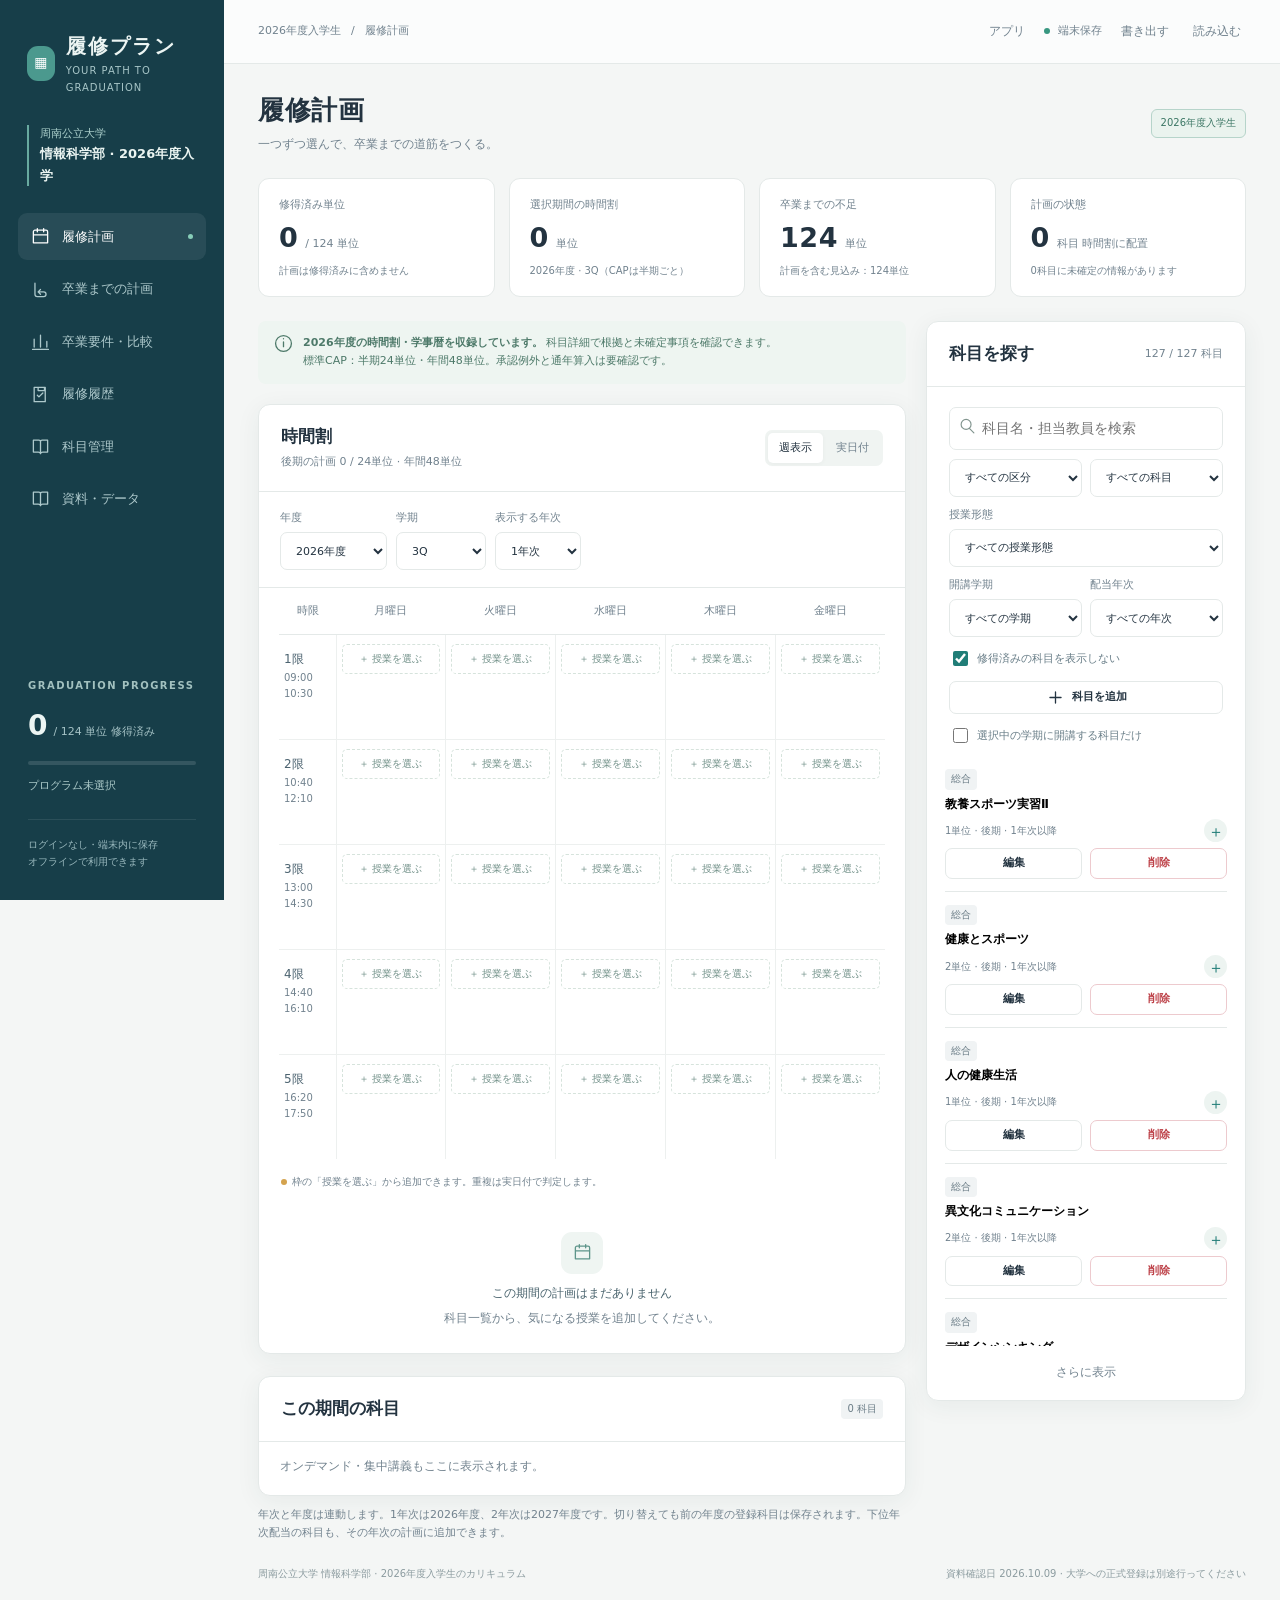
==== index.html @ 79e0ce00 "Add files via upload" ====
<!doctype html>
<html lang="ja">
<head><meta charset="utf-8"><meta name="viewport" content="width=device-width, initial-scale=1, viewport-fit=cover"><meta name="color-scheme" content="light"><title>履修プラン｜情報科学部 2026</title>
<style>
:root{--ink:#233340;--muted:#71828e;--line:#e4e9e8;--bg:#f4f6f5;--paper:#fff;--navy:#173e49;--teal:#207d77;--mint:#e4f3ee;--orange:#b07424;--amber:#fff5df;--red:#bd4148;--rose:#fff0f0;--blue:#3761a4;--shadow:0 5px 25px #243a4710}
*{box-sizing:border-box}body{margin:0;font:14px/1.65 "Yu Gothic UI","Meiryo",system-ui,sans-serif;color:var(--ink);background:var(--bg)}button,input,select,textarea{font:inherit}button,a,input,select,textarea{-webkit-tap-highlight-color:transparent}button{cursor:pointer}button:disabled{cursor:not-allowed;opacity:.55}button:focus-visible,a:focus-visible,input:focus-visible,select:focus-visible,textarea:focus-visible{outline:3px solid #5daea4;outline-offset:3px}button{border:0}a{color:var(--teal);text-decoration:underline;text-underline-offset:3px}h1,h2,h3,p{margin:0}h1{font-size:26px;letter-spacing:.025em;line-height:1.4}h2{font-size:17px;line-height:1.5}h3{font-size:14px}.muted{color:var(--muted)}.tiny{font-size:11px}.small{font-size:12px}.eyebrow{font-size:10px;letter-spacing:.15em;font-weight:700;color:var(--muted)}.icon{width:19px;height:19px;flex-shrink:0;vertical-align:middle}.sidebar{width:224px;position:fixed;inset:0 auto 0 0;background:var(--navy);color:#ecf5f3;padding:30px 18px;display:flex;flex-direction:column;z-index:10}.brand{display:flex;gap:11px;align-items:center;padding:0 9px}.brand-mark{width:35px;height:35px;background:#4b998e;color:#fff;border-radius:11px;display:grid;place-items:center}.brand strong{font-size:20px;letter-spacing:.1em}.brand span{display:block;font-size:10px;color:#a8c6c8;letter-spacing:.1em}.cohort{margin:29px 9px 27px;border-left:2px solid #68aaa0;padding-left:11px;font-size:11px;color:#acd0cc}.cohort b{display:block;color:#eaf4f1;font-size:13px}nav{display:grid;gap:5px}.nav-btn{color:#aec9cc;display:flex;align-items:center;gap:12px;padding:13px 13px;border-radius:9px;background:transparent;text-align:left;font-size:13px}.nav-btn.active{background:#ffffff13;color:#fff}.nav-btn.active::after{content:"";width:5px;height:5px;border-radius:50%;background:#87cdb8;margin-left:auto}.nav-btn:hover{background:#ffffff0c;color:#fff}.side-bottom{margin-top:auto;padding:20px 10px 0}.side-progress{height:4px;background:#ffffff20;margin:12px 0;border-radius:4px;overflow:hidden}.side-progress span{display:block;background:#8bd0bc;height:100%}.side-footer{font-size:10px;color:#9ab9be;border-top:1px solid #ffffff16;padding-top:17px;margin-top:24px}.app{margin-left:224px;min-height:100vh}.topbar{height:64px;border-bottom:1px solid var(--line);background:#ffffffb3;display:flex;align-items:center;justify-content:space-between;padding:0 34px;gap:12px}.breadcrumb{font-size:11px;color:var(--muted);display:flex;gap:10px;align-items:center}.save-state{font-size:11px;color:var(--muted);display:flex;gap:8px;align-items:center}.dot{width:6px;height:6px;border-radius:50%;background:#389780;display:inline-block}.top-actions{display:flex;gap:14px;align-items:center}.link-btn{background:none;color:var(--muted);font-size:12px;padding:5px}.link-btn:hover{color:var(--teal)}.content{max-width:1540px;margin:auto;padding:28px 34px 40px}.page-head{display:flex;justify-content:space-between;align-items:center;gap:12px;margin-bottom:23px}.page-head p{margin-top:7px;font-size:12px;color:var(--muted)}.head-tag{border:1px solid #b6d4ca;background:#eaf3ee;color:#3b7664;border-radius:6px;padding:5px 9px;font-size:10px;white-space:nowrap}.stats{display:grid;grid-template-columns:repeat(4,1fr);gap:14px;margin-bottom:24px}.stat{padding:17px 20px;background:var(--paper);border:1px solid var(--line);border-radius:11px}.stat label{display:block;color:var(--muted);font-size:11px;margin-bottom:8px}.stat strong{font-size:27px;line-height:1.2;letter-spacing:.02em}.stat small{font-size:11px;font-weight:400;color:var(--muted);margin-left:7px}.stat-foot{font-size:10px;color:var(--muted);margin-top:8px}.panel{background:#fff;border:1px solid var(--line);border-radius:12px;box-shadow:var(--shadow);overflow:hidden}.panel-head{padding:19px 22px;border-bottom:1px solid var(--line);display:flex;justify-content:space-between;align-items:center;gap:10px}.panel-body{padding:20px 22px}.workspace{display:grid;grid-template-columns:minmax(0,1fr) 320px;gap:20px;align-items:start}.right-panel{position:sticky;top:16px}.field{display:grid;gap:5px;font-size:11px;color:var(--muted)}.control{padding:9px 11px;border:1px solid var(--line);border-radius:7px;background:#fff;color:var(--ink);width:100%;min-height:38px}select.control{padding-right:24px}textarea.control{resize:vertical}.controls{display:flex;align-items:end;gap:9px;flex-wrap:wrap}.toolbar{padding:17px 21px;display:flex;gap:10px;align-items:center;justify-content:space-between;border-bottom:1px solid var(--line);flex-wrap:wrap}.segment{display:flex;background:#f0f4f2;padding:3px;border-radius:7px;gap:2px}.segment button{background:none;font-size:11px;color:var(--muted);padding:6px 11px;border-radius:5px;white-space:nowrap}.segment .selected{color:var(--ink);background:#fff;box-shadow:0 1px 5px #0000000a}.term-select{min-width:90px}.btn{padding:10px 15px;background:var(--teal);color:#fff;border-radius:7px;font-size:12px;font-weight:600;display:inline-flex;align-items:center;justify-content:center;gap:7px;line-height:1.5}.btn:hover{background:#17655f}.btn.secondary{background:#fff;border:1px solid var(--line);color:var(--ink)}.btn.secondary:hover{background:#f5f8f6}.btn.danger{background:#fff;border:1px solid #edcace;color:var(--red)}.btn.small-btn{font-size:11px;padding:6px 11px}.badge{font-size:10px;padding:2px 6px;border-radius:4px;display:inline-block;background:#f0f3f4;color:#6b7d87;white-space:nowrap}.badge.green{background:var(--mint);color:#277e6c}.badge.blue{background:#eaf0ff;color:#4268a5}.badge.amber{background:var(--amber);color:var(--orange)}.badge.red{background:var(--rose);color:var(--red)}.tags{display:flex;gap:5px;flex-wrap:wrap}.notice{display:flex;align-items:flex-start;gap:10px;padding:13px 16px;background:#eef5f1;color:#4d7969;font-size:11px;border-radius:8px;margin-bottom:20px}.notice.amber{background:var(--amber);color:#987037}.notice.red{background:var(--rose);color:var(--red)}.notice strong{font-weight:600}.weekly-scroll{overflow-x:auto;padding:0 20px 15px}.weekly{width:100%;min-width:570px;border-collapse:collapse;table-layout:fixed}.weekly th{height:46px;font-size:11px;color:var(--muted);font-weight:500;border-bottom:1px solid var(--line)}.weekly th:first-child{width:57px}.weekly td{vertical-align:top;height:105px;border-bottom:1px solid #edf0ef;border-right:1px solid #edf0ef;padding:5px}.weekly tr:last-child td{border-bottom:0}.weekly td:last-child{border-right:0}.weekly .time-cell{font-size:10px;color:var(--muted);padding-top:15px}.time-cell b{font-size:12px;color:#4c6370;display:block;font-weight:500}.lesson{background:#edf5f2;border-left:3px solid #379589;border-radius:4px;display:block;width:100%;text-align:left;font-size:10px;line-height:1.5;padding:8px 7px;color:var(--ink);margin-bottom:4px;min-height:66px}.lesson.ds{background:#eaf1fe;border-color:#678bc9}.lesson.ie{background:#f0edf8;border-color:#9580bf}.lesson.ba{background:#fdf1e6;border-color:#cc9a61}.lesson.invalid{border-color:var(--red);background:var(--rose)}.lesson b{display:block;font-size:11px;font-weight:600}.lesson span{display:block;font-size:9px;color:#678}.empty{text-align:center;padding:25px 20px;color:var(--muted);font-size:12px}.empty-mark{display:inline-flex;width:42px;height:42px;background:#eff5f2;border-radius:11px;color:#5e958a;align-items:center;justify-content:center;margin-bottom:10px}.empty b{display:block;color:#49636d;font-weight:500;margin-bottom:5px}.plan-items{padding:0 21px 18px}.plan-row{display:flex;gap:12px;align-items:center;padding:13px 0;border-top:1px solid var(--line)}.plan-title{flex:1;min-width:0}.plan-title button{font-size:12px;font-weight:600;background:none;color:var(--ink);text-align:left;padding:0}.plan-title .small{margin-top:3px;font-size:10px}.status-mark{width:7px;height:7px;border-radius:50%;background:#d4a34e;flex-shrink:0}.status-mark.invalid{background:var(--red)}.status-mark.checked{background:#368e76}.status-mark.conditional{background:#668cc7}.delete-btn{background:transparent;color:#a1adb2;padding:5px}.delete-btn:hover{color:var(--red)}.search-wrap{position:relative}.search-wrap input{padding-left:32px}.search-wrap .icon{position:absolute;top:10px;left:10px;width:17px;color:#82958f}.catalog-filters{display:grid;grid-template-columns:1fr 1fr;gap:8px;margin-top:9px}.catalog-filters select{font-size:11px}.check-label{font-size:11px;color:#697e88;display:flex;align-items:center;gap:6px;margin-top:11px}input[type=checkbox]{accent-color:var(--teal);width:15px;height:15px}.course-list{max-height:590px;overflow-y:auto;padding:0 18px}.course-card{padding:13px 0;border-bottom:1px solid var(--line);background:#fff;width:100%;text-align:left;display:block}.course-card:last-child{border-bottom:0}.course-card:hover b{color:var(--teal)}.course-card b{font-weight:600;font-size:12px;display:block;margin:5px 0}.course-bottom{display:flex;justify-content:space-between;color:var(--muted);font-size:10px;align-items:center;gap:8px}.plus{background:#edf4f1;color:var(--teal);border-radius:50%;width:23px;height:23px;display:grid;place-items:center;font-size:16px}.legend{display:flex;gap:13px;align-items:center;font-size:10px;color:var(--muted);padding:0 22px 16px;flex-wrap:wrap}.legend i{width:6px;height:6px;border-radius:50%;display:inline-block;background:#d4a34e;margin-right:5px}.section-gap{margin-top:22px}.row-split{display:flex;justify-content:space-between;align-items:center;gap:12px}.bar{background:#eef2f0;border-radius:10px;height:5px;overflow:hidden;margin:10px 0}.bar span{display:block;background:#438d7f;border-radius:10px;height:100%}.graduation-grid{display:grid;grid-template-columns:1.15fr 1fr;gap:20px;align-items:start}.requirement{padding:17px 0;border-bottom:1px solid var(--line)}.requirement:last-child{border-bottom:0}.requirement .row-split{font-size:12px}.requirement strong{font-size:12px}.missing-list{color:var(--muted);font-size:11px;margin-top:6px;line-height:1.8}.programs-grid{display:grid;grid-template-columns:repeat(3,1fr);gap:16px}.program-card{padding:20px;border:1px solid var(--line);border-radius:10px;background:#fff}.program-card.ds{border-top:3px solid #678bc9}.program-card.ie{border-top:3px solid #9580bf}.program-card.ba{border-top:3px solid #cc9a61}.program-code{font-size:23px;font-weight:650;letter-spacing:.05em}.program-name{font-size:11px;color:var(--muted);margin:3px 0 16px}.program-credits{font-size:20px;font-weight:600}.year-grid{display:grid;grid-template-columns:repeat(2,1fr);gap:17px}.year-card .panel-head{background:#f9fbfa}.year-section{padding:15px 20px}.year-term{font-size:11px;color:var(--muted);padding:6px 0;border-bottom:1px solid var(--line)}.history-toolbar{display:flex;gap:12px;margin-bottom:16px;flex-wrap:wrap}.history-toolbar .search-wrap{flex:1;min-width:220px}.data-table{width:100%;border-collapse:collapse}.data-table th,.data-table td{text-align:left;border-bottom:1px solid var(--line);padding:13px 16px;font-size:12px}.data-table th{font-size:10px;color:var(--muted);background:#fafcfb;font-weight:500}.data-table tr:last-child td{border-bottom:0}.table-scroll{overflow:auto}.data-table .button-cell{text-align:right;white-space:nowrap}.data-cards{display:grid;grid-template-columns:repeat(2,1fr);gap:18px}.source-card{padding:23px}.source-card p{margin:9px 0;font-size:12px;color:var(--muted)}.source-card a{font-size:11px}.issue-list{list-style:none;padding:0;margin:0}.issue-list li{font-size:12px;border-bottom:1px solid var(--line);padding:12px 0}.issue-list li:last-child{border-bottom:0}.footer{margin-top:24px;font-size:10px;color:#8b9b9f;display:flex;justify-content:space-between;gap:12px;flex-wrap:wrap}.dialog{border:0;border-radius:15px;padding:0;box-shadow:0 24px 70px #14333133;width:min(720px,calc(100% - 28px));max-height:92vh;color:var(--ink)}.dialog::backdrop{background:#18343e77;backdrop-filter:blur(3px)}.dialog-header{padding:24px 25px 17px;border-bottom:1px solid var(--line);display:flex;justify-content:space-between;align-items:flex-start;gap:12px}.dialog-header h2{font-size:20px}.dialog-body{padding:21px 25px;overflow:auto;max-height:65vh}.dialog-footer{display:flex;justify-content:space-between;gap:12px;padding:17px 25px;border-top:1px solid var(--line);background:#fafcfb}.dialog-grid{display:grid;grid-template-columns:repeat(3,1fr);gap:12px}.dialog-full{grid-column:1/-1}.dialog .field{font-size:12px}.dialog h3{margin-top:19px;margin-bottom:7px}.result-box{padding:12px 14px;border:1px solid #f0dfb9;border-radius:8px;background:#fffaf0;font-size:11px;margin-top:14px}.result-box.red{border-color:#edc9cd;background:var(--rose);color:#a1464f}.result-box.green{border-color:#c9dfd4;background:#eef6f1}.result-box ul{padding-left:17px;margin:6px 0 0}.result-box p{margin-top:6px}.meta-grid{display:grid;grid-template-columns:100px 1fr;font-size:11px;gap:7px;margin-top:10px}.meta-grid dt{color:var(--muted)}.meta-grid dd{margin:0;word-break:break-word}.toast{position:fixed;bottom:27px;left:calc(50% + 100px);transform:translateX(-50%);background:var(--navy);color:#fff;padding:13px 22px;border-radius:9px;font-size:12px;z-index:100;box-shadow:0 5px 25px #0003;max-width:90vw}.toast[hidden]{display:none}.toast.error{background:#a1454d}.mobile-brand{display:none}.mobile-nav{display:none}.long-empty{padding:58px 20px}.inline-details{font-size:11px;color:var(--muted);padding-top:9px}.inline-details summary{cursor:pointer;color:#547c76}.inline-details pre{white-space:pre-wrap;overflow-wrap:anywhere}.date-event{display:flex;align-items:start;gap:16px;padding:13px 0;border-bottom:1px solid var(--line)}.date-event .event-time{font-size:11px;color:var(--muted);min-width:95px}.date-event b{font-size:12px;font-weight:600}.subheading{display:flex;justify-content:space-between;align-items:center;margin:0 0 13px}.info-line{font-size:11px;color:var(--muted);margin-top:10px}.ring{border:5px solid #e7f0ec;border-top-color:#498e7f;border-radius:50%;height:67px;width:67px;display:grid;place-items:center;font-size:18px;font-weight:600;flex-shrink:0}.flex-gap{display:flex;gap:12px;align-items:center}.print-only{display:none}
@media(min-width:1500px){.workspace{grid-template-columns:minmax(0,1fr) 345px}.weekly td{height:118px}}
@media(max-width:1200px){.sidebar{width:195px;padding:27px 13px}.app{margin-left:195px}.content{padding:24px}.topbar{padding:0 24px}.workspace{grid-template-columns:minmax(0,1fr) 285px;gap:14px}.panel-head,.panel-body{padding-left:17px;padding-right:17px}.weekly-scroll{padding:0 12px 10px}.stats{gap:10px}.stat{padding:15px}.toast{left:calc(50% + 97px)}}
@media(max-width:1000px){.sidebar{width:180px}.app{margin-left:180px}.workspace{grid-template-columns:1fr}.right-panel{position:static}.course-list{max-height:420px;display:grid;grid-template-columns:repeat(2,1fr);column-gap:20px}.catalog-filters{grid-template-columns:1fr 1fr}.graduation-grid{grid-template-columns:1fr}.toast{left:calc(50% + 90px)}}
@media(max-width:700px){.sidebar{display:none}.app{margin:0}.topbar{height:57px;padding:0 17px}.breadcrumb{display:none}.mobile-brand{display:block;font-weight:700;font-size:15px;letter-spacing:.04em}.save-state{font-size:9px}.top-actions{gap:5px}.topbar .link-btn{font-size:10px}.mobile-nav{display:flex;overflow-x:auto;background:#fff;border-bottom:1px solid var(--line);padding:7px 10px;gap:5px;position:sticky;top:0;z-index:9}.mobile-nav button{font-size:11px;white-space:nowrap;background:transparent;color:var(--muted);padding:8px 11px;border-radius:6px}.mobile-nav button.active{background:var(--mint);color:var(--teal)}.content{padding:23px 15px 30px}.page-head{align-items:flex-start;margin-bottom:19px}h1{font-size:23px}.head-tag{font-size:9px;padding:4px 7px}.page-head p{font-size:11px}.stats{grid-template-columns:repeat(2,1fr);gap:9px;margin-bottom:19px}.stat{padding:14px 16px}.stat strong{font-size:24px}.stat label{font-size:10px}.workspace{gap:16px}.panel-head{padding:16px}.toolbar{padding:13px 15px}.controls{width:100%;justify-content:space-between}.controls .field{flex:1}.weekly-scroll{padding:0 8px 10px}.programs-grid{grid-template-columns:1fr}.year-grid,.data-cards{grid-template-columns:1fr}.course-list{display:block;max-height:480px}.toast{left:50%;bottom:18px}.dialog-header{padding:20px}.dialog-header h2{font-size:18px}.dialog-body{padding:17px 20px}.dialog-grid{grid-template-columns:1fr 1fr}.dialog-footer{padding:15px 20px}.data-table td,.data-table th{padding:12px 11px}.history-toolbar .control{min-width:125px}.dialog .meta-grid{grid-template-columns:85px 1fr}.date-event{gap:10px}.event-time{min-width:85px!important}}
@media print{.sidebar,.topbar,.mobile-nav,.right-panel,.toast,.toolbar button,.delete-btn,.link-btn,.btn,.dialog,.history-toolbar{display:none!important}.app{margin:0}.content{padding:0;max-width:none}.workspace,.graduation-grid{display:block}.stats{margin-bottom:12px}.panel,.stat{box-shadow:none;break-inside:avoid}.panel{margin-bottom:15px}.weekly td{height:80px}.year-grid{display:block}.print-only{display:block}.panel-body{padding:15px}.footer{margin-top:12px}body{background:#fff;color:#000}.year-card{break-inside:avoid}.notice{padding:8px}}

.slot-add{width:100%;background:transparent;border:1px dashed #d6e3dc;border-radius:5px;padding:6px 3px;font-size:10px;color:#729189;text-align:center;margin-top:4px}.slot-add:hover{background:#eaf4ee;color:#217b6c;border-color:#75ac9a}.record-actions{display:flex;align-items:center;gap:8px;flex-wrap:wrap;justify-content:flex-end}.lesson-wrap{border-radius:5px;margin-bottom:6px;overflow:hidden;border:1px solid #e1eae5}.lesson-wrap .lesson{margin:0;border-radius:0}.lesson-state-btn{width:100%;background:#f6faf7;padding:5px 4px;color:#4b8272;font-size:9px;text-align:center;border-top:1px solid #e0ebe5}.lesson-state-btn:hover{background:#dff0e7}.lesson-wrap.earned .lesson{background:#dff1e8;border-color:#2f9b73}.lesson-wrap.earned .lesson-state-btn{color:#237651;background:#edf8f1}.slot-dialog{width:min(620px,calc(100% - 28px))}
@media(max-width:700px){.record-actions{flex-direction:column;align-items:flex-end;gap:4px}.record-actions .small-btn{font-size:10px;padding:4px 7px}}
.catalog-item{border-bottom:1px solid var(--line)}.catalog-item .course-card{border-bottom:0;padding-bottom:6px}.catalog-actions{display:flex;justify-content:flex-end;gap:4px;padding-bottom:7px}.catalog-actions .link-btn{font-size:10px;padding:4px 6px}.catalog-actions{justify-content:space-between;gap:8px;padding-bottom:12px}.catalog-actions .btn{flex:1}.lesson-actions{display:flex;border-top:1px solid #dce8e1}.lesson-actions button{flex:1;background:#fff;padding:5px 2px;font-size:9px;color:#426f63}.lesson-actions button+button{border-left:1px solid #e1eae5;color:var(--red)}.lesson-actions button:hover{background:#eff6f2}.dialog-footer>.record-actions{flex:1}.plan-row>.delete-btn{display:none}.data-table .button-cell .btn{margin-top:3px;margin-bottom:3px}
</style>
<meta name="description" content="時間割・履修履歴・卒業要件を確認できる履修登録シミュレーター。端末内保存とオフライン起動に対応。">
<meta name="theme-color" content="#173e49">
<meta name="mobile-web-app-capable" content="yes">
<meta name="apple-mobile-web-app-capable" content="yes">
<meta name="apple-mobile-web-app-status-bar-style" content="default">
<meta name="apple-mobile-web-app-title" content="履修プラン">
<link rel="manifest" href="./manifest.webmanifest">
<link rel="icon" type="image/png" sizes="192x192" href="./icons/icon-192.png">
<link rel="apple-touch-icon" sizes="180x180" href="./icons/apple-touch-icon.png">
<link rel="stylesheet" href="./pwa.css">
</head>
<body>
<aside class="sidebar">
 <div class="brand"><div class="brand-mark" aria-hidden="true">▦</div><div><strong>履修プラン</strong><span>YOUR PATH TO GRADUATION</span></div></div>
 <div class="cohort">周南公立大学<b>情報科学部 · 2026年度入学</b></div>
 <nav aria-label="メインメニュー" id="nav"></nav>
 <div class="side-bottom"><div class="eyebrow" style="color:#a2c1bf">GRADUATION PROGRESS</div><div style="display:flex;align-items:baseline;gap:6px;margin-top:8px"><strong id="sideCredits" style="font-size:28px">0</strong><span class="tiny" style="color:#a6c3c6">/ 124 単位 修得済み</span></div><div class="side-progress"><span id="sideBar"></span></div><p class="tiny" style="color:#adcbca" id="sideProgram">プログラム未選択</p><div class="side-footer">ログインなし・端末内に保存<br>オフラインで利用できます</div></div>
</aside>
<div class="app"><header class="topbar"><div class="breadcrumb">2026年度入学生 <span>/</span><span id="crumb">履修計画</span></div><div class="mobile-brand">▦ 履修プラン</div><div class="top-actions"><button class="link-btn pwa-menu" id="pwaMenu" type="button" aria-haspopup="dialog">アプリ</button><span class="save-state" id="saveState"><i class="dot"></i>端末保存</span><button class="link-btn" id="exportBtn">書き出す</button><button class="link-btn" id="importBtn">読み込む</button></div></header><nav class="mobile-nav" id="mobileNav" aria-label="メインメニュー"></nav><main class="content" id="main"></main></div>
<dialog class="dialog" id="courseDialog" aria-labelledby="dialogTitle"><div id="dialogContent"></div></dialog>
<dialog class="dialog" id="confirmDialog" aria-labelledby="confirmTitle"><div class="dialog-header"><h2 id="confirmTitle">確認</h2></div><div class="dialog-body" id="confirmMessage"></div><div class="dialog-footer"><button class="btn secondary" id="cancelConfirm">キャンセル</button><button class="btn" id="acceptConfirm">実行</button></div></dialog>
<dialog class="dialog slot-dialog" id="slotDialog" aria-labelledby="slotTitle"><div id="slotContent"></div></dialog>
<dialog class="dialog" id="editorDialog" aria-labelledby="editorTitle"><div id="editorContent"></div></dialog>
<input id="importFile" type="file" accept=".json,application/json" hidden><input id="scheduleFile" type="file" accept=".json,application/json" hidden><div id="toast" class="toast" role="status" hidden></div>
<script id="courseData" type="application/json">{"schema_version":1,"scope":"要件定義用の資料抽出。大学の履修登録判定として未検証。","sources":[{"id":"R","name":"情報科学部.pdf","pdf_pages":5,"curriculum_cohort":2026,"printed_pages":"149-158","relevant_printed_pages":"152-158"},{"id":"T","name":"【情報科学部】令和8年度時間割（2026.09.25更新） (1).pdf","pdf_pages":1,"filename_update":"2026-09-25","printed_update":"2026-03-12","version_status":"不一致・要確認"},{"id":"C","name":"令和8年度学部学事暦","url":"https://www.shunan-u.ac.jp/wp-content/uploads/2026/04/44f72ff3d32b15bbf8eaa64ae80309dc.pdf","entry_url":"https://www.shunan-u.ac.jp/student/campuslife/event_schedule/","academic_year":2026,"verified_on":"2026-10-09","pdf_pages":2},{"id":"S","name":"2026年度公開シラバス・情報科学科の検索結果","url":"https://aaaweb.shunan-u.ac.jp/aa_web/syllabus/se0010.aspx?me=EU&opi=mt0010","verified_on":"2026-10-09","query":"年度2026、開講学部学科＝情報科学部 情報科学科","rows":139,"coverage":"一覧139件を確認。詳細本文は5科目を確認。全科目の先修条件の確認は未完了。"},{"id":"L","name":"周南公立大学履修規程","url":"https://www.shunan-u.ac.jp/wp-content/uploads/2025/04/a44563b1c70f0a80f1af0cb74c61f00c.pdf","entry_url":"https://www.shunan-u.ac.jp/student/lecture/student_regulations/","verified_on":"2026-10-09","latest_effective_date_in_pdf":"2025-04-01","pdf_pages":9},{"id":"H","name":"講義・試験等について（授業時間）","url":"https://www.shunan-u.ac.jp/student/lecture/lecinfo/","verified_on":"2026-10-09"}],"catalog":[{"id":"C001","name":"周南Well-being創生入門","category":"総合科目","allocation_raw":"1前","credits":2,"required_for_all":true,"programs":[],"required_in_programs":[],"source_id":"R","source_pdf_page":3,"source_printed_page":154,"group_minimum_credits":null},{"id":"C002","name":"持続可能な社会とダイバーシティ","category":"総合科目","allocation_raw":"1前","credits":2,"required_for_all":false,"programs":[],"required_in_programs":[],"source_id":"R","source_pdf_page":3,"source_printed_page":154,"group_minimum_credits":null},{"id":"C003","name":"教養スポーツ実習Ⅰ","category":"総合科目","allocation_raw":"1前","credits":1,"required_for_all":true,"programs":[],"required_in_programs":[],"source_id":"R","source_pdf_page":3,"source_printed_page":154,"group_minimum_credits":null},{"id":"C004","name":"メンタルヘルス入門","category":"総合科目","allocation_raw":"1前","credits":1,"required_for_all":false,"programs":[],"required_in_programs":[],"source_id":"R","source_pdf_page":3,"source_printed_page":154,"group_minimum_credits":null},{"id":"C005","name":"教養スポーツ実習Ⅱ","category":"総合科目","allocation_raw":"1後","credits":1,"required_for_all":false,"programs":[],"required_in_programs":[],"source_id":"R","source_pdf_page":3,"source_printed_page":154,"group_minimum_credits":null},{"id":"C006","name":"健康とスポーツ","category":"総合科目","allocation_raw":"1後","credits":2,"required_for_all":false,"programs":[],"required_in_programs":[],"source_id":"R","source_pdf_page":3,"source_printed_page":154,"group_minimum_credits":null},{"id":"C007","name":"人の健康生活","category":"総合科目","allocation_raw":"1後","credits":1,"required_for_all":false,"programs":[],"required_in_programs":[],"source_id":"R","source_pdf_page":3,"source_printed_page":154,"group_minimum_credits":null},{"id":"C008","name":"異文化コミュニケーション","category":"総合科目","allocation_raw":"1後","credits":2,"required_for_all":false,"programs":[],"required_in_programs":[],"source_id":"R","source_pdf_page":3,"source_printed_page":154,"group_minimum_credits":null},{"id":"C009","name":"周南Well-being創生論","category":"総合科目","allocation_raw":"2前","credits":2,"required_for_all":true,"programs":[],"required_in_programs":[],"source_id":"R","source_pdf_page":3,"source_printed_page":154,"group_minimum_credits":null},{"id":"C010","name":"健康と福祉","category":"総合科目","allocation_raw":"2前","credits":2,"required_for_all":false,"programs":[],"required_in_programs":[],"source_id":"R","source_pdf_page":3,"source_printed_page":154,"group_minimum_credits":null},{"id":"C011","name":"デザインシンキング","category":"総合科目","allocation_raw":"1通","credits":2,"required_for_all":false,"programs":[],"required_in_programs":[],"source_id":"R","source_pdf_page":3,"source_printed_page":154,"group_minimum_credits":null},{"id":"C012","name":"周南地域と産業","category":"総合科目","allocation_raw":"1後","credits":2,"required_for_all":false,"programs":[],"required_in_programs":[],"source_id":"R","source_pdf_page":3,"source_printed_page":154,"group_minimum_credits":null},{"id":"C013","name":"周南地域文化講座","category":"総合科目","allocation_raw":"1後","credits":2,"required_for_all":false,"programs":[],"required_in_programs":[],"source_id":"R","source_pdf_page":3,"source_printed_page":154,"group_minimum_credits":null},{"id":"C014","name":"自然災害と防災","category":"総合科目","allocation_raw":"2前","credits":1,"required_for_all":false,"programs":[],"required_in_programs":[],"source_id":"R","source_pdf_page":3,"source_printed_page":154,"group_minimum_credits":null},{"id":"C015","name":"アントレプレナーシップ入門","category":"総合科目","allocation_raw":"2前","credits":2,"required_for_all":false,"programs":[],"required_in_programs":[],"source_id":"R","source_pdf_page":3,"source_printed_page":154,"group_minimum_credits":null},{"id":"C016","name":"ソーシャルアントレプレナーシップ","category":"総合科目","allocation_raw":"2前","credits":2,"required_for_all":false,"programs":[],"required_in_programs":[],"source_id":"R","source_pdf_page":3,"source_printed_page":154,"group_minimum_credits":null},{"id":"C017","name":"ワークショップデザインⅠ","category":"総合科目","allocation_raw":"2通","credits":2,"required_for_all":false,"programs":[],"required_in_programs":[],"source_id":"R","source_pdf_page":3,"source_printed_page":154,"group_minimum_credits":null},{"id":"C018","name":"ワークショップデザインⅡ","category":"総合科目","allocation_raw":"3通","credits":2,"required_for_all":false,"programs":[],"required_in_programs":[],"source_id":"R","source_pdf_page":3,"source_printed_page":154,"group_minimum_credits":null},{"id":"C019","name":"ワークショップデザインⅢ","category":"総合科目","allocation_raw":"4通","credits":2,"required_for_all":false,"programs":[],"required_in_programs":[],"source_id":"R","source_pdf_page":3,"source_printed_page":154,"group_minimum_credits":null},{"id":"C020","name":"哲学","category":"総合科目","allocation_raw":"1前","credits":2,"required_for_all":false,"programs":[],"required_in_programs":[],"source_id":"R","source_pdf_page":3,"source_printed_page":154,"group_minimum_credits":null},{"id":"C021","name":"日本国憲法","category":"総合科目","allocation_raw":"1前","credits":2,"required_for_all":false,"programs":[],"required_in_programs":[],"source_id":"R","source_pdf_page":3,"source_printed_page":154,"group_minimum_credits":null},{"id":"C022","name":"社会学","category":"総合科目","allocation_raw":"1前","credits":2,"required_for_all":false,"programs":[],"required_in_programs":[],"source_id":"R","source_pdf_page":3,"source_printed_page":154,"group_minimum_credits":null},{"id":"C023","name":"生活と経済経営","category":"総合科目","allocation_raw":"1後","credits":2,"required_for_all":false,"programs":[],"required_in_programs":[],"source_id":"R","source_pdf_page":3,"source_printed_page":154,"group_minimum_credits":null},{"id":"C024","name":"ドイツ語Ⅰ","category":"総合科目","allocation_raw":"1後","credits":2,"required_for_all":false,"programs":[],"required_in_programs":[],"source_id":"R","source_pdf_page":3,"source_printed_page":154,"group_minimum_credits":null},{"id":"C025","name":"中国語Ⅰ","category":"総合科目","allocation_raw":"1後","credits":2,"required_for_all":false,"programs":[],"required_in_programs":[],"source_id":"R","source_pdf_page":3,"source_printed_page":154,"group_minimum_credits":null},{"id":"C026","name":"韓国語Ⅰ","category":"総合科目","allocation_raw":"1後","credits":2,"required_for_all":false,"programs":[],"required_in_programs":[],"source_id":"R","source_pdf_page":3,"source_printed_page":154,"group_minimum_credits":null},{"id":"C027","name":"韓国語Ⅱ","category":"総合科目","allocation_raw":"2前","credits":2,"required_for_all":false,"programs":[],"required_in_programs":[],"source_id":"R","source_pdf_page":3,"source_printed_page":154,"group_minimum_credits":null},{"id":"C028","name":"中国語Ⅱ","category":"総合科目","allocation_raw":"2前","credits":2,"required_for_all":false,"programs":[],"required_in_programs":[],"source_id":"R","source_pdf_page":3,"source_printed_page":154,"group_minimum_credits":null},{"id":"C029","name":"ドイツ語Ⅱ","category":"総合科目","allocation_raw":"2前","credits":2,"required_for_all":false,"programs":[],"required_in_programs":[],"source_id":"R","source_pdf_page":3,"source_printed_page":154,"group_minimum_credits":null},{"id":"C030","name":"教養ゼミ","category":"総合科目","allocation_raw":"1前","credits":2,"required_for_all":true,"programs":[],"required_in_programs":[],"source_id":"R","source_pdf_page":3,"source_printed_page":154,"group_minimum_credits":null},{"id":"C031","name":"留学英語","category":"総合科目","allocation_raw":"1前","credits":1,"required_for_all":false,"programs":[],"required_in_programs":[],"source_id":"R","source_pdf_page":3,"source_printed_page":154,"group_minimum_credits":null},{"id":"C032","name":"情報リテラシー","category":"総合科目","allocation_raw":"1前","credits":2,"required_for_all":false,"programs":[],"required_in_programs":[],"source_id":"R","source_pdf_page":3,"source_printed_page":154,"group_minimum_credits":null},{"id":"C033","name":"Python入門","category":"総合科目","allocation_raw":"1前","credits":2,"required_for_all":true,"programs":[],"required_in_programs":[],"source_id":"R","source_pdf_page":3,"source_printed_page":154,"group_minimum_credits":null},{"id":"C034","name":"コミュニケーション英語Ⅰ","category":"総合科目","allocation_raw":"1前","credits":1,"required_for_all":true,"programs":[],"required_in_programs":[],"source_id":"R","source_pdf_page":3,"source_printed_page":154,"group_minimum_credits":null},{"id":"C035","name":"キャリア形成活動Ⅰ","category":"総合科目","allocation_raw":"1通","credits":2,"required_for_all":true,"programs":[],"required_in_programs":[],"source_id":"R","source_pdf_page":3,"source_printed_page":154,"group_minimum_credits":null},{"id":"C036","name":"アカデミックライティング","category":"総合科目","allocation_raw":"1後","credits":2,"required_for_all":false,"programs":[],"required_in_programs":[],"source_id":"R","source_pdf_page":3,"source_printed_page":154,"group_minimum_credits":null},{"id":"C037","name":"コミュニケーション英語Ⅱ","category":"総合科目","allocation_raw":"1後","credits":1,"required_for_all":true,"programs":[],"required_in_programs":[],"source_id":"R","source_pdf_page":3,"source_printed_page":154,"group_minimum_credits":null},{"id":"C038","name":"データサイエンス入門","category":"総合科目","allocation_raw":"1後","credits":2,"required_for_all":false,"programs":[],"required_in_programs":[],"source_id":"R","source_pdf_page":3,"source_printed_page":154,"group_minimum_credits":null},{"id":"C039","name":"情報倫理","category":"総合科目","allocation_raw":"1後","credits":2,"required_for_all":true,"programs":[],"required_in_programs":[],"source_id":"R","source_pdf_page":3,"source_printed_page":154,"group_minimum_credits":null},{"id":"C040","name":"ビジネス英会話","category":"総合科目","allocation_raw":"2前","credits":2,"required_for_all":false,"programs":[],"required_in_programs":[],"source_id":"R","source_pdf_page":3,"source_printed_page":154,"group_minimum_credits":null},{"id":"C041","name":"情報社会論","category":"総合科目","allocation_raw":"2前","credits":2,"required_for_all":true,"programs":[],"required_in_programs":[],"source_id":"R","source_pdf_page":3,"source_printed_page":154,"group_minimum_credits":null},{"id":"C042","name":"コミュニケーション英語Ⅲ","category":"総合科目","allocation_raw":"2前","credits":1,"required_for_all":true,"programs":[],"required_in_programs":[],"source_id":"R","source_pdf_page":3,"source_printed_page":154,"group_minimum_credits":null},{"id":"C043","name":"キャリア形成活動Ⅱ","category":"総合科目","allocation_raw":"2通","credits":2,"required_for_all":false,"programs":[],"required_in_programs":[],"source_id":"R","source_pdf_page":3,"source_printed_page":154,"group_minimum_credits":null},{"id":"C044","name":"コミュニケーション英語Ⅳ","category":"総合科目","allocation_raw":"2後","credits":1,"required_for_all":true,"programs":[],"required_in_programs":[],"source_id":"R","source_pdf_page":3,"source_printed_page":154,"group_minimum_credits":null},{"id":"C045","name":"ビジネス英作文","category":"総合科目","allocation_raw":"2後","credits":2,"required_for_all":false,"programs":[],"required_in_programs":[],"source_id":"R","source_pdf_page":3,"source_printed_page":154,"group_minimum_credits":null},{"id":"C046","name":"総合英語中上級Ⅰ","category":"総合科目","allocation_raw":"3前","credits":1,"required_for_all":false,"programs":[],"required_in_programs":[],"source_id":"R","source_pdf_page":3,"source_printed_page":154,"group_minimum_credits":null},{"id":"C047","name":"総合英語中上級Ⅱ","category":"総合科目","allocation_raw":"3後","credits":1,"required_for_all":false,"programs":[],"required_in_programs":[],"source_id":"R","source_pdf_page":3,"source_printed_page":154,"group_minimum_credits":null},{"id":"C048","name":"グローバル英語","category":"総合科目","allocation_raw":"3後","credits":2,"required_for_all":false,"programs":[],"required_in_programs":[],"source_id":"R","source_pdf_page":3,"source_printed_page":154,"group_minimum_credits":null},{"id":"C049","name":"情報科学概論","category":"学科基礎科目","allocation_raw":"1Q1","credits":2,"required_for_all":true,"programs":[],"required_in_programs":[],"source_id":"R","source_pdf_page":4,"source_printed_page":155,"group_minimum_credits":null},{"id":"C050","name":"実社会とデータ分析","category":"学科基礎科目","allocation_raw":"1Q1","credits":2,"required_for_all":true,"programs":[],"required_in_programs":[],"source_id":"R","source_pdf_page":4,"source_printed_page":155,"group_minimum_credits":null},{"id":"C051","name":"計算機概論","category":"学科基礎科目","allocation_raw":"1Q2","credits":2,"required_for_all":true,"programs":[],"required_in_programs":[],"source_id":"R","source_pdf_page":4,"source_printed_page":155,"group_minimum_credits":null},{"id":"C052","name":"Python応用","category":"学科基礎科目","allocation_raw":"1Q2","credits":2,"required_for_all":true,"programs":[],"required_in_programs":[],"source_id":"R","source_pdf_page":4,"source_printed_page":155,"group_minimum_credits":null},{"id":"C053","name":"データ分析基礎","category":"学科基礎科目","allocation_raw":"1Q2","credits":2,"required_for_all":true,"programs":[],"required_in_programs":[],"source_id":"R","source_pdf_page":4,"source_printed_page":155,"group_minimum_credits":null},{"id":"C054","name":"線形代数基礎","category":"学科基礎科目","allocation_raw":"1Q3","credits":2,"required_for_all":false,"programs":[],"required_in_programs":[],"source_id":"R","source_pdf_page":4,"source_printed_page":155,"group_minimum_credits":null},{"id":"C055","name":"VBAプログラミング","category":"学科基礎科目","allocation_raw":"1Q3","credits":2,"required_for_all":true,"programs":[],"required_in_programs":[],"source_id":"R","source_pdf_page":4,"source_printed_page":155,"group_minimum_credits":null},{"id":"C056","name":"データの可視化","category":"学科基礎科目","allocation_raw":"1Q3","credits":2,"required_for_all":false,"programs":[],"required_in_programs":[],"source_id":"R","source_pdf_page":4,"source_printed_page":155,"group_minimum_credits":null},{"id":"C057","name":"企業とデータ分析","category":"学科基礎科目","allocation_raw":"1Q3","credits":2,"required_for_all":false,"programs":[],"required_in_programs":[],"source_id":"R","source_pdf_page":4,"source_printed_page":155,"group_minimum_credits":null},{"id":"C058","name":"微分積分基礎","category":"学科基礎科目","allocation_raw":"1Q4","credits":2,"required_for_all":false,"programs":[],"required_in_programs":[],"source_id":"R","source_pdf_page":4,"source_printed_page":155,"group_minimum_credits":null},{"id":"C059","name":"地方創生とDX","category":"学科基礎科目","allocation_raw":"1Q3","credits":2,"required_for_all":true,"programs":[],"required_in_programs":[],"source_id":"R","source_pdf_page":4,"source_printed_page":155,"group_minimum_credits":null},{"id":"C060","name":"確率統計基礎","category":"学科基礎科目","allocation_raw":"2Q1","credits":2,"required_for_all":false,"programs":[],"required_in_programs":[],"source_id":"R","source_pdf_page":4,"source_printed_page":155,"group_minimum_credits":null},{"id":"C061","name":"AI・機械学習基礎","category":"学科基礎科目","allocation_raw":"2Q1","credits":2,"required_for_all":true,"programs":[],"required_in_programs":[],"source_id":"R","source_pdf_page":4,"source_printed_page":155,"group_minimum_credits":null},{"id":"C062","name":"Javaプログラミング","category":"学科基礎科目","allocation_raw":"2Q2","credits":2,"required_for_all":false,"programs":[],"required_in_programs":[],"source_id":"R","source_pdf_page":4,"source_printed_page":155,"group_minimum_credits":null},{"id":"C063","name":"言語情報学","category":"学科基礎科目","allocation_raw":"2Q2","credits":2,"required_for_all":false,"programs":[],"required_in_programs":[],"source_id":"R","source_pdf_page":4,"source_printed_page":155,"group_minimum_credits":null},{"id":"C064","name":"Webアプリケーション開発","category":"学科基礎科目","allocation_raw":"2Q3","credits":2,"required_for_all":false,"programs":[],"required_in_programs":[],"source_id":"R","source_pdf_page":4,"source_printed_page":155,"group_minimum_credits":null},{"id":"C065","name":"実践英語（AI）","category":"学科基礎科目","allocation_raw":"2Q3","credits":2,"required_for_all":false,"programs":[],"required_in_programs":[],"source_id":"R","source_pdf_page":4,"source_printed_page":155,"group_minimum_credits":4},{"id":"C066","name":"線形代数演習","category":"学科基礎科目","allocation_raw":"2Q3","credits":2,"required_for_all":false,"programs":[],"required_in_programs":[],"source_id":"R","source_pdf_page":4,"source_printed_page":155,"group_minimum_credits":null},{"id":"C067","name":"実践英語（数学）","category":"学科基礎科目","allocation_raw":"2Q4","credits":2,"required_for_all":false,"programs":[],"required_in_programs":[],"source_id":"R","source_pdf_page":4,"source_printed_page":155,"group_minimum_credits":4},{"id":"C068","name":"解析基礎","category":"学科基礎科目","allocation_raw":"2Q4","credits":2,"required_for_all":false,"programs":[],"required_in_programs":[],"source_id":"R","source_pdf_page":4,"source_printed_page":155,"group_minimum_credits":null},{"id":"C069","name":"実践英語（情報）","category":"学科基礎科目","allocation_raw":"3Q3","credits":2,"required_for_all":false,"programs":[],"required_in_programs":[],"source_id":"R","source_pdf_page":4,"source_printed_page":155,"group_minimum_credits":4},{"id":"C070","name":"社会調査法","category":"学科基礎科目","allocation_raw":"3Q1","credits":2,"required_for_all":false,"programs":[],"required_in_programs":[],"source_id":"R","source_pdf_page":4,"source_printed_page":155,"group_minimum_credits":null},{"id":"C071","name":"情報行動心理学","category":"学科基礎科目","allocation_raw":"3Q2","credits":2,"required_for_all":false,"programs":[],"required_in_programs":[],"source_id":"R","source_pdf_page":4,"source_printed_page":155,"group_minimum_credits":null},{"id":"C072","name":"オブジェクト指向プログラミング","category":"学科基礎科目","allocation_raw":"3Q2","credits":2,"required_for_all":false,"programs":[],"required_in_programs":[],"source_id":"R","source_pdf_page":4,"source_printed_page":155,"group_minimum_credits":null},{"id":"C073","name":"コーパス言語学","category":"学科基礎科目","allocation_raw":"3Q3","credits":2,"required_for_all":false,"programs":[],"required_in_programs":[],"source_id":"R","source_pdf_page":4,"source_printed_page":155,"group_minimum_credits":null},{"id":"C074","name":"AI、コンピュータと人間","category":"学科基礎科目","allocation_raw":"3Q4","credits":2,"required_for_all":false,"programs":[],"required_in_programs":[],"source_id":"R","source_pdf_page":4,"source_printed_page":155,"group_minimum_credits":null},{"id":"C075","name":"データサイエンス概論","category":"DSプログラム科目","allocation_raw":"1Q4","credits":2,"required_for_all":false,"programs":["DS"],"required_in_programs":["DS"],"source_id":"R","source_pdf_page":4,"source_printed_page":155,"group_minimum_credits":null},{"id":"C076","name":"IoTとAI","category":"DSプログラム科目","allocation_raw":"2Q1","credits":2,"required_for_all":false,"programs":["DS"],"required_in_programs":["DS"],"source_id":"R","source_pdf_page":4,"source_printed_page":155,"group_minimum_credits":null},{"id":"C077","name":"多変量解析","category":"DSプログラム科目","allocation_raw":"2Q3","credits":2,"required_for_all":false,"programs":["DS"],"required_in_programs":["DS"],"source_id":"R","source_pdf_page":4,"source_printed_page":155,"group_minimum_credits":null},{"id":"C078","name":"ニューラルネットワーク","category":"DSプログラム科目","allocation_raw":"2Q4","credits":2,"required_for_all":false,"programs":["DS"],"required_in_programs":["DS"],"source_id":"R","source_pdf_page":4,"source_printed_page":155,"group_minimum_credits":null},{"id":"C079","name":"パターン認識","category":"DSプログラム科目","allocation_raw":"2Q3","credits":2,"required_for_all":false,"programs":["DS","IE"],"required_in_programs":[],"source_id":"R","source_pdf_page":4,"source_printed_page":155,"group_minimum_credits":null},{"id":"C080","name":"生体情報システム","category":"DSプログラム科目","allocation_raw":"2Q4","credits":2,"required_for_all":false,"programs":["DS"],"required_in_programs":[],"source_id":"R","source_pdf_page":4,"source_printed_page":155,"group_minimum_credits":null},{"id":"C081","name":"モデリングの数理","category":"DSプログラム科目","allocation_raw":"3Q1","credits":2,"required_for_all":false,"programs":["DS","BA"],"required_in_programs":[],"source_id":"R","source_pdf_page":4,"source_printed_page":155,"group_minimum_credits":null},{"id":"C082","name":"数値解析","category":"DSプログラム科目","allocation_raw":"3Q1","credits":2,"required_for_all":false,"programs":["DS","BA"],"required_in_programs":[],"source_id":"R","source_pdf_page":4,"source_printed_page":155,"group_minimum_credits":null},{"id":"C083","name":"AI・自然言語処理","category":"DSプログラム科目","allocation_raw":"3Q1","credits":2,"required_for_all":false,"programs":["DS","BA"],"required_in_programs":[],"source_id":"R","source_pdf_page":4,"source_printed_page":155,"group_minimum_credits":null},{"id":"C084","name":"AI・推薦システム","category":"DSプログラム科目","allocation_raw":"3Q2","credits":2,"required_for_all":false,"programs":["DS"],"required_in_programs":[],"source_id":"R","source_pdf_page":4,"source_printed_page":155,"group_minimum_credits":null},{"id":"C085","name":"環境データサイエンス","category":"DSプログラム科目","allocation_raw":"3Q2","credits":2,"required_for_all":false,"programs":["DS"],"required_in_programs":[],"source_id":"R","source_pdf_page":4,"source_printed_page":155,"group_minimum_credits":null},{"id":"C086","name":"AI・画像情報処理","category":"DSプログラム科目","allocation_raw":"3Q3","credits":2,"required_for_all":false,"programs":["DS"],"required_in_programs":[],"source_id":"R","source_pdf_page":4,"source_printed_page":155,"group_minimum_credits":null},{"id":"C087","name":"応用数値解析","category":"DSプログラム科目","allocation_raw":"3Q3","credits":2,"required_for_all":false,"programs":["DS"],"required_in_programs":[],"source_id":"R","source_pdf_page":4,"source_printed_page":155,"group_minimum_credits":null},{"id":"C088","name":"質的データ分析","category":"DSプログラム科目","allocation_raw":"3Q4","credits":2,"required_for_all":false,"programs":["DS","BA"],"required_in_programs":[],"source_id":"R","source_pdf_page":4,"source_printed_page":155,"group_minimum_credits":null},{"id":"C089","name":"情報エンジニアリング概論","category":"IEプログラム科目","allocation_raw":"1Q4","credits":2,"required_for_all":false,"programs":["IE"],"required_in_programs":["IE"],"source_id":"R","source_pdf_page":4,"source_printed_page":155,"group_minimum_credits":null},{"id":"C090","name":"データベース","category":"IEプログラム科目","allocation_raw":"2Q1","credits":2,"required_for_all":false,"programs":["IE"],"required_in_programs":["IE"],"source_id":"R","source_pdf_page":4,"source_printed_page":155,"group_minimum_credits":null},{"id":"C091","name":"アルゴリズムとデータ構造","category":"IEプログラム科目","allocation_raw":"2Q1+Q2週1","credits":2,"required_for_all":false,"programs":["IE"],"required_in_programs":["IE"],"source_id":"R","source_pdf_page":4,"source_printed_page":155,"group_minimum_credits":null},{"id":"C092","name":"プログラミング","category":"IEプログラム科目","allocation_raw":"2Q1+Q2週1","credits":2,"required_for_all":false,"programs":["IE"],"required_in_programs":["IE"],"source_id":"R","source_pdf_page":4,"source_printed_page":155,"group_minimum_credits":null},{"id":"C093","name":"情報ネットワークとセキュリティ","category":"IEプログラム科目","allocation_raw":"2Q3","credits":2,"required_for_all":false,"programs":["IE"],"required_in_programs":[],"source_id":"R","source_pdf_page":4,"source_printed_page":155,"group_minimum_credits":null},{"id":"C094","name":"ソフトウェア工学","category":"IEプログラム科目","allocation_raw":"2Q3","credits":2,"required_for_all":false,"programs":["IE"],"required_in_programs":[],"source_id":"R","source_pdf_page":4,"source_printed_page":155,"group_minimum_credits":null},{"id":"C095","name":"コンピュータグラフィックス","category":"IEプログラム科目","allocation_raw":"2Q4","credits":2,"required_for_all":false,"programs":["IE"],"required_in_programs":[],"source_id":"R","source_pdf_page":4,"source_printed_page":155,"group_minimum_credits":null},{"id":"C096","name":"組み込みシステム","category":"IEプログラム科目","allocation_raw":"2Q4","credits":2,"required_for_all":false,"programs":["IE"],"required_in_programs":[],"source_id":"R","source_pdf_page":4,"source_printed_page":155,"group_minimum_credits":null},{"id":"C097","name":"ヒューマンコンピュータインタラクション","category":"IEプログラム科目","allocation_raw":"3Q1","credits":2,"required_for_all":false,"programs":["IE"],"required_in_programs":[],"source_id":"R","source_pdf_page":4,"source_printed_page":155,"group_minimum_credits":null},{"id":"C098","name":"データベース応用","category":"IEプログラム科目","allocation_raw":"3Q1","credits":2,"required_for_all":false,"programs":["IE"],"required_in_programs":[],"source_id":"R","source_pdf_page":4,"source_printed_page":155,"group_minimum_credits":null},{"id":"C099","name":"医療情報システム","category":"IEプログラム科目","allocation_raw":"3Q2","credits":2,"required_for_all":false,"programs":["IE","BA"],"required_in_programs":[],"source_id":"R","source_pdf_page":4,"source_printed_page":155,"group_minimum_credits":null},{"id":"C100","name":"人間とロボットの共生","category":"IEプログラム科目","allocation_raw":"3Q3","credits":2,"required_for_all":false,"programs":["IE"],"required_in_programs":[],"source_id":"R","source_pdf_page":4,"source_printed_page":155,"group_minimum_credits":null},{"id":"C101","name":"モバイルコンピューティング","category":"IEプログラム科目","allocation_raw":"3Q3","credits":2,"required_for_all":false,"programs":["IE"],"required_in_programs":[],"source_id":"R","source_pdf_page":4,"source_printed_page":155,"group_minimum_credits":null},{"id":"C102","name":"ビジネスアナリティクス概論","category":"BAプログラム科目","allocation_raw":"1Q4","credits":2,"required_for_all":false,"programs":["BA"],"required_in_programs":["BA"],"source_id":"R","source_pdf_page":4,"source_printed_page":155,"group_minimum_credits":null},{"id":"C103","name":"感性情報処理","category":"BAプログラム科目","allocation_raw":"2Q1","credits":2,"required_for_all":false,"programs":["DS","BA"],"required_in_programs":[],"source_id":"R","source_pdf_page":4,"source_printed_page":155,"group_minimum_credits":null},{"id":"C104","name":"最適化モデリング","category":"BAプログラム科目","allocation_raw":"2Q2","credits":2,"required_for_all":false,"programs":["BA"],"required_in_programs":["BA"],"source_id":"R","source_pdf_page":4,"source_printed_page":155,"group_minimum_credits":null},{"id":"C105","name":"会計情報と経営","category":"BAプログラム科目","allocation_raw":"2Q2","credits":2,"required_for_all":false,"programs":["BA"],"required_in_programs":[],"source_id":"R","source_pdf_page":4,"source_printed_page":155,"group_minimum_credits":null},{"id":"C106","name":"経営と数理モデル","category":"BAプログラム科目","allocation_raw":"2Q3","credits":2,"required_for_all":false,"programs":["BA"],"required_in_programs":["BA"],"source_id":"R","source_pdf_page":4,"source_printed_page":155,"group_minimum_credits":null},{"id":"C107","name":"インターネットマーケティング","category":"BAプログラム科目","allocation_raw":"2Q4","credits":2,"required_for_all":false,"programs":["BA"],"required_in_programs":[],"source_id":"R","source_pdf_page":4,"source_printed_page":155,"group_minimum_credits":null},{"id":"C108","name":"シミュレーション","category":"BAプログラム科目","allocation_raw":"2Q4","credits":2,"required_for_all":false,"programs":["BA"],"required_in_programs":["BA"],"source_id":"R","source_pdf_page":4,"source_printed_page":155,"group_minimum_credits":null},{"id":"C109","name":"品質管理とデータ分析","category":"BAプログラム科目","allocation_raw":"3Q1","credits":2,"required_for_all":false,"programs":["IE","BA"],"required_in_programs":[],"source_id":"R","source_pdf_page":4,"source_printed_page":155,"group_minimum_credits":null},{"id":"C110","name":"マーケティング・リサーチ","category":"BAプログラム科目","allocation_raw":"3Q3","credits":2,"required_for_all":false,"programs":["DS","BA"],"required_in_programs":[],"source_id":"R","source_pdf_page":4,"source_printed_page":155,"group_minimum_credits":null},{"id":"C111","name":"金融工学","category":"BAプログラム科目","allocation_raw":"3Q2","credits":2,"required_for_all":false,"programs":["BA"],"required_in_programs":[],"source_id":"R","source_pdf_page":4,"source_printed_page":155,"group_minimum_credits":null},{"id":"C112","name":"フィンテック・ブロックチェーン","category":"BAプログラム科目","allocation_raw":"3Q3","credits":2,"required_for_all":false,"programs":["IE","BA"],"required_in_programs":[],"source_id":"R","source_pdf_page":4,"source_printed_page":155,"group_minimum_credits":null},{"id":"C113","name":"金融データ解析","category":"BAプログラム科目","allocation_raw":"3Q4","credits":2,"required_for_all":false,"programs":["DS","BA"],"required_in_programs":[],"source_id":"R","source_pdf_page":4,"source_printed_page":155,"group_minimum_credits":null},{"id":"C114","name":"認知・感性とデータ分析","category":"演習科目","allocation_raw":"2Q3","credits":2,"required_for_all":false,"programs":[],"required_in_programs":[],"source_id":"R","source_pdf_page":4,"source_printed_page":155,"group_minimum_credits":null},{"id":"C115","name":"大規模・オープンデータ分析","category":"演習科目","allocation_raw":"2Q4","credits":2,"required_for_all":false,"programs":[],"required_in_programs":[],"source_id":"R","source_pdf_page":4,"source_printed_page":155,"group_minimum_credits":null},{"id":"C116","name":"生体情報分析","category":"演習科目","allocation_raw":"3Q1","credits":2,"required_for_all":false,"programs":[],"required_in_programs":[],"source_id":"R","source_pdf_page":4,"source_printed_page":155,"group_minimum_credits":null},{"id":"C117","name":"専門ゼミ1","category":"演習科目","allocation_raw":"3Q1+Q2週1","credits":2,"required_for_all":true,"programs":[],"required_in_programs":[],"source_id":"R","source_pdf_page":4,"source_printed_page":155,"group_minimum_credits":null},{"id":"C118","name":"専門ゼミ2","category":"演習科目","allocation_raw":"3Q3+Q4週1","credits":2,"required_for_all":true,"programs":[],"required_in_programs":[],"source_id":"R","source_pdf_page":4,"source_printed_page":155,"group_minimum_credits":null},{"id":"C119","name":"卒業研究","category":"演習科目","allocation_raw":"4Q1+Q2+Q3+Q4週1","credits":4,"required_for_all":true,"programs":[],"required_in_programs":[],"source_id":"R","source_pdf_page":4,"source_printed_page":155,"group_minimum_credits":null},{"id":"C120","name":"地域観光まちづくり論","category":"他学科専門科目","allocation_raw":"1前","credits":2,"required_for_all":false,"programs":[],"required_in_programs":[],"source_id":"R","source_pdf_page":4,"source_printed_page":155,"group_minimum_credits":null},{"id":"C121","name":"マーケティング論Ⅰ","category":"他学科専門科目","allocation_raw":"2前","credits":2,"required_for_all":false,"programs":[],"required_in_programs":[],"source_id":"R","source_pdf_page":4,"source_printed_page":155,"group_minimum_credits":null},{"id":"C122","name":"地域マネジメント論","category":"他学科専門科目","allocation_raw":"2前","credits":2,"required_for_all":false,"programs":[],"required_in_programs":[],"source_id":"R","source_pdf_page":4,"source_printed_page":155,"group_minimum_credits":null},{"id":"C123","name":"スポーツ産業学","category":"他学科専門科目","allocation_raw":"3前","credits":2,"required_for_all":false,"programs":[],"required_in_programs":[],"source_id":"R","source_pdf_page":4,"source_printed_page":155,"group_minimum_credits":null},{"id":"C124","name":"スポーツマネジメント","category":"他学科専門科目","allocation_raw":"3後","credits":2,"required_for_all":false,"programs":[],"required_in_programs":[],"source_id":"R","source_pdf_page":4,"source_printed_page":155,"group_minimum_credits":null},{"id":"C125","name":"スポーツツーリズム論","category":"他学科専門科目","allocation_raw":"3後","credits":2,"required_for_all":false,"programs":[],"required_in_programs":[],"source_id":"R","source_pdf_page":4,"source_printed_page":155,"group_minimum_credits":null},{"id":"C126","name":"保健医療と福祉","category":"他学科専門科目","allocation_raw":"4前","credits":2,"required_for_all":false,"programs":[],"required_in_programs":[],"source_id":"R","source_pdf_page":4,"source_printed_page":155,"group_minimum_credits":null},{"id":"C127","name":"医療経済学","category":"他学科専門科目","allocation_raw":"4後","credits":1,"required_for_all":false,"programs":[],"required_in_programs":[],"source_id":"R","source_pdf_page":4,"source_printed_page":155,"group_minimum_credits":null}],"regular_offerings":[{"name_raw":"IoTとAI","course_id":"C076","mapping_status":"名称一致","term":"1Q","timetable_year":2,"mandatory_mark":"","type_mark":"","note_refs":[],"source_id":"T","source_pdf_page":1,"meetings":[{"day":"月","period":1,"weekday_period_raw":"月木1","instructor_raw":"河村 拓実","room_raw":"1142","source_top":54.59},{"day":"木","period":1,"weekday_period_raw":"月木1","instructor_raw":"河村 拓実","room_raw":"1142","source_top":54.59}],"meeting_selection":"紙面に掲載された曜限。詳細な実施週は別途確認","other_faculty_shaded":false},{"name_raw":"AI・機械学習基礎","course_id":"C061","mapping_status":"名称一致","term":"1Q","timetable_year":2,"mandatory_mark":"必修","type_mark":"","note_refs":[],"source_id":"T","source_pdf_page":1,"meetings":[{"day":"火","period":1,"weekday_period_raw":"火金1","instructor_raw":"松村 遼","room_raw":"1142","source_top":54.59},{"day":"金","period":1,"weekday_period_raw":"火金1","instructor_raw":"松村 遼","room_raw":"1142","source_top":54.59}],"meeting_selection":"紙面に掲載された曜限。詳細な実施週は別途確認","other_faculty_shaded":false},{"name_raw":"実社会とデータ分析","course_id":"C050","mapping_status":"名称一致","term":"1Q","timetable_year":1,"mandatory_mark":"必修","type_mark":"","note_refs":[],"source_id":"T","source_pdf_page":1,"meetings":[{"day":"水","period":1,"weekday_period_raw":"水12","instructor_raw":"矢島 安敏","room_raw":"1142","source_top":54.59},{"day":"水","period":2,"weekday_period_raw":"水12","instructor_raw":"矢島 安敏","room_raw":"1142","source_top":186.61}],"meeting_selection":"紙面に掲載された曜限。詳細な実施週は別途確認","other_faculty_shaded":false},{"name_raw":"言語情報学","course_id":"C063","mapping_status":"名称一致","term":"2Q","timetable_year":2,"mandatory_mark":"","type_mark":"","note_refs":[],"source_id":"T","source_pdf_page":1,"meetings":[{"day":"月","period":1,"weekday_period_raw":"月木1","instructor_raw":"立部 文崇","room_raw":"1142","source_top":70.43},{"day":"木","period":1,"weekday_period_raw":"月木1","instructor_raw":"立部 文崇","room_raw":"1142","source_top":70.43}],"meeting_selection":"紙面に掲載された曜限。詳細な実施週は別途確認","other_faculty_shaded":false},{"name_raw":"最適化モデリング","course_id":"C104","mapping_status":"名称一致","term":"2Q","timetable_year":2,"mandatory_mark":"","type_mark":"","note_refs":[],"source_id":"T","source_pdf_page":1,"meetings":[{"day":"水","period":1,"weekday_period_raw":"水12","instructor_raw":"矢島 安敏","room_raw":"1142","source_top":70.43},{"day":"水","period":2,"weekday_period_raw":"水12","instructor_raw":"矢島 安敏","room_raw":"1142","source_top":202.45}],"meeting_selection":"紙面に掲載された曜限。詳細な実施週は別途確認","other_faculty_shaded":false},{"name_raw":"福祉医療情報システム","course_id":null,"mapping_status":"科目表と名称対応未確認","term":"前期","timetable_year":3,"mandatory_mark":"","type_mark":"","note_refs":[],"source_id":"T","source_pdf_page":1,"meetings":[{"day":"月","period":1,"weekday_period_raw":"","instructor_raw":"児玉 満","room_raw":"525","source_top":86.27}],"meeting_selection":"紙面に掲載された曜限。詳細な実施週は別途確認","other_faculty_shaded":true},{"name_raw":"日本国憲法","course_id":"C021","mapping_status":"名称一致","term":"前期","timetable_year":1,"mandatory_mark":"","type_mark":"","note_refs":[],"source_id":"T","source_pdf_page":1,"meetings":[{"day":"火","period":1,"weekday_period_raw":"","instructor_raw":"新井 誠","room_raw":"1125","source_top":86.27}],"meeting_selection":"紙面に掲載された曜限。詳細な実施週は別途確認","other_faculty_shaded":false},{"name_raw":"マーケティング論Ⅰ","course_id":"C121","mapping_status":"名称一致","term":"前期","timetable_year":2,"mandatory_mark":"","type_mark":"","note_refs":[],"source_id":"T","source_pdf_page":1,"meetings":[{"day":"火","period":1,"weekday_period_raw":"","instructor_raw":"髙橋 真実","room_raw":"S1303/S1304","source_top":91.55}],"meeting_selection":"紙面に掲載された曜限。詳細な実施週は別途確認","other_faculty_shaded":false},{"name_raw":"日本語口頭表現","course_id":null,"mapping_status":"科目表と名称対応未確認","term":"前期","timetable_year":2,"mandatory_mark":"","type_mark":"留","note_refs":[],"source_id":"T","source_pdf_page":1,"meetings":[{"day":"火","period":1,"weekday_period_raw":"","instructor_raw":"立部 文崇","room_raw":"521","source_top":96.83}],"meeting_selection":"紙面に掲載された曜限。詳細な実施週は別途確認","other_faculty_shaded":true},{"name_raw":"社会学","course_id":"C022","mapping_status":"名称一致","term":"前期","timetable_year":1,"mandatory_mark":"","type_mark":"","note_refs":[],"source_id":"T","source_pdf_page":1,"meetings":[{"day":"木","period":1,"weekday_period_raw":"","instructor_raw":"稲垣 円","room_raw":"1141","source_top":86.27}],"meeting_selection":"紙面に掲載された曜限。詳細な実施週は別途確認","other_faculty_shaded":false},{"name_raw":"言語情報学","course_id":"C063","mapping_status":"名称一致","term":"後期","timetable_year":1,"mandatory_mark":"","type_mark":"","note_refs":[],"source_id":"T","source_pdf_page":1,"meetings":[{"day":"月","period":1,"weekday_period_raw":"","instructor_raw":"立部 文崇","room_raw":"524","source_top":128.51}],"meeting_selection":"紙面に掲載された曜限。詳細な実施週は別途確認","other_faculty_shaded":true},{"name_raw":"異文化コミュニケーション","course_id":"C008","mapping_status":"名称一致","term":"後期","timetable_year":1,"mandatory_mark":"","type_mark":"","note_refs":[],"source_id":"T","source_pdf_page":1,"meetings":[{"day":"火","period":1,"weekday_period_raw":"","instructor_raw":"田中 数恵 他","room_raw":"1125","source_top":128.51}],"meeting_selection":"紙面に掲載された曜限。詳細な実施週は別途確認","other_faculty_shaded":false},{"name_raw":"線形代数基礎","course_id":"C054","mapping_status":"名称一致","term":"3Q","timetable_year":1,"mandatory_mark":"","type_mark":"","note_refs":[],"source_id":"T","source_pdf_page":1,"meetings":[{"day":"月","period":1,"weekday_period_raw":"月木1","instructor_raw":"道山 知成","room_raw":"1141","source_top":154.91},{"day":"木","period":1,"weekday_period_raw":"月木1","instructor_raw":"道山 知成","room_raw":"1141","source_top":154.91}],"meeting_selection":"紙面に掲載された曜限。詳細な実施週は別途確認","other_faculty_shaded":false},{"name_raw":"人間とロボットの共生","course_id":"C100","mapping_status":"名称一致","term":"3Q","timetable_year":3,"mandatory_mark":"","type_mark":"","note_refs":[],"source_id":"T","source_pdf_page":1,"meetings":[{"day":"月","period":1,"weekday_period_raw":"月木1","instructor_raw":"河村 拓実","room_raw":"1124","source_top":160.19},{"day":"木","period":1,"weekday_period_raw":"月木1","instructor_raw":"河村 拓実","room_raw":"1124","source_top":160.19}],"meeting_selection":"紙面に掲載された曜限。詳細な実施週は別途確認","other_faculty_shaded":false},{"name_raw":"実践英語（AI）","course_id":"C065","mapping_status":"名称一致","term":"3Q","timetable_year":2,"mandatory_mark":"","type_mark":"","note_refs":[],"source_id":"T","source_pdf_page":1,"meetings":[{"day":"火","period":1,"weekday_period_raw":"火金1","instructor_raw":"橋本 喜代太","room_raw":"1142","source_top":154.91},{"day":"金","period":1,"weekday_period_raw":"火金1","instructor_raw":"橋本 喜代太","room_raw":"1142","source_top":154.91}],"meeting_selection":"紙面に掲載された曜限。詳細な実施週は別途確認","other_faculty_shaded":false},{"name_raw":"応用数値解析","course_id":"C087","mapping_status":"名称一致","term":"3Q","timetable_year":3,"mandatory_mark":"","type_mark":"","note_refs":[],"source_id":"T","source_pdf_page":1,"meetings":[{"day":"火","period":1,"weekday_period_raw":"火金1","instructor_raw":"矢敷 達朗","room_raw":"524","source_top":160.19},{"day":"金","period":1,"weekday_period_raw":"火金1","instructor_raw":"矢敷 達朗","room_raw":"524","source_top":160.19}],"meeting_selection":"紙面に掲載された曜限。詳細な実施週は別途確認","other_faculty_shaded":false},{"name_raw":"地方創生とDX","course_id":"C059","mapping_status":"名称一致","term":"3Q","timetable_year":1,"mandatory_mark":"必修","type_mark":"","note_refs":[],"source_id":"T","source_pdf_page":1,"meetings":[{"day":"水","period":1,"weekday_period_raw":"水12","instructor_raw":"立部 文崇","room_raw":"1142","source_top":154.91},{"day":"水","period":2,"weekday_period_raw":"水12","instructor_raw":"立部 文崇","room_raw":"1142","source_top":286.93}],"meeting_selection":"紙面に掲載された曜限。詳細な実施週は別途確認","other_faculty_shaded":false},{"name_raw":"情報ネットワークとセキュリティ","course_id":"C093","mapping_status":"名称一致","term":"3Q","timetable_year":2,"mandatory_mark":"","type_mark":"","note_refs":[],"source_id":"T","source_pdf_page":1,"meetings":[{"day":"水","period":1,"weekday_period_raw":"水12","instructor_raw":"内田・児玉","room_raw":"1141","source_top":160.19},{"day":"水","period":2,"weekday_period_raw":"水12","instructor_raw":"内田・児玉","room_raw":"1141","source_top":292.21}],"meeting_selection":"紙面に掲載された曜限。詳細な実施週は別途確認","other_faculty_shaded":false},{"name_raw":"実践英語（数学）","course_id":"C067","mapping_status":"名称一致","term":"4Q","timetable_year":2,"mandatory_mark":"","type_mark":"","note_refs":[],"source_id":"T","source_pdf_page":1,"meetings":[{"day":"月","period":1,"weekday_period_raw":"月木1","instructor_raw":"橋本 喜代太","room_raw":"1141","source_top":170.75},{"day":"木","period":1,"weekday_period_raw":"月木1","instructor_raw":"橋本 喜代太","room_raw":"1141","source_top":170.75}],"meeting_selection":"紙面に掲載された曜限。詳細な実施週は別途確認","other_faculty_shaded":false},{"name_raw":"生体情報システム","course_id":"C080","mapping_status":"名称一致","term":"4Q","timetable_year":2,"mandatory_mark":"","type_mark":"","note_refs":[],"source_id":"T","source_pdf_page":1,"meetings":[{"day":"火","period":1,"weekday_period_raw":"火金1","instructor_raw":"日置 智子","room_raw":"1142","source_top":170.75},{"day":"金","period":1,"weekday_period_raw":"火金1","instructor_raw":"日置 智子","room_raw":"1142","source_top":170.75}],"meeting_selection":"紙面に掲載された曜限。詳細な実施週は別途確認","other_faculty_shaded":false},{"name_raw":"質的データ分析","course_id":"C088","mapping_status":"名称一致","term":"4Q","timetable_year":3,"mandatory_mark":"","type_mark":"","note_refs":[],"source_id":"T","source_pdf_page":1,"meetings":[{"day":"火","period":1,"weekday_period_raw":"火金1","instructor_raw":"羽渕 由子","room_raw":"1141","source_top":176.03},{"day":"金","period":1,"weekday_period_raw":"火金1","instructor_raw":"羽渕 由子","room_raw":"1141","source_top":176.03}],"meeting_selection":"紙面に掲載された曜限。詳細な実施週は別途確認","other_faculty_shaded":false},{"name_raw":"確率統計基礎","course_id":"C060","mapping_status":"名称一致","term":"1Q","timetable_year":2,"mandatory_mark":"","type_mark":"","note_refs":[],"source_id":"T","source_pdf_page":1,"meetings":[{"day":"月","period":2,"weekday_period_raw":"月木2","instructor_raw":"小栁 淳二","room_raw":"1142","source_top":186.61},{"day":"木","period":2,"weekday_period_raw":"月木2","instructor_raw":"小栁 淳二","room_raw":"1142","source_top":186.61}],"meeting_selection":"紙面に掲載された曜限。詳細な実施週は別途確認","other_faculty_shaded":false},{"name_raw":"モデリングの数理","course_id":"C081","mapping_status":"名称一致","term":"1Q","timetable_year":3,"mandatory_mark":"","type_mark":"","note_refs":[],"source_id":"T","source_pdf_page":1,"meetings":[{"day":"月","period":2,"weekday_period_raw":"月木2","instructor_raw":"大島 和裕","room_raw":"525","source_top":191.89},{"day":"木","period":2,"weekday_period_raw":"月木2","instructor_raw":"大島 和裕","room_raw":"525","source_top":191.89}],"meeting_selection":"紙面に掲載された曜限。詳細な実施週は別途確認","other_faculty_shaded":false},{"name_raw":"情報科学概論","course_id":"C049","mapping_status":"名称一致","term":"1Q","timetable_year":1,"mandatory_mark":"必修","type_mark":"","note_refs":[],"source_id":"T","source_pdf_page":1,"meetings":[{"day":"火","period":2,"weekday_period_raw":"火金2","instructor_raw":"小栁 淳二 他","room_raw":"1142","source_top":186.61},{"day":"金","period":2,"weekday_period_raw":"火金2","instructor_raw":"小栁 淳二 他","room_raw":"1142","source_top":186.61}],"meeting_selection":"紙面に掲載された曜限。詳細な実施週は別途確認","other_faculty_shaded":false},{"name_raw":"データベース","course_id":"C090","mapping_status":"名称一致","term":"1Q","timetable_year":2,"mandatory_mark":"","type_mark":"","note_refs":[],"source_id":"T","source_pdf_page":1,"meetings":[{"day":"火","period":2,"weekday_period_raw":"火金2","instructor_raw":"野村 典文","room_raw":"メディア","source_top":191.89},{"day":"金","period":2,"weekday_period_raw":"火金2","instructor_raw":"野村 典文","room_raw":"オンライン","source_top":191.89}],"meeting_selection":"紙面に掲載された曜限。詳細な実施週は別途確認","other_faculty_shaded":false},{"name_raw":"AI・自然言語処理","course_id":"C083","mapping_status":"名称一致","term":"1Q","timetable_year":3,"mandatory_mark":"","type_mark":"","note_refs":[],"source_id":"T","source_pdf_page":1,"meetings":[{"day":"火","period":2,"weekday_period_raw":"火金2","instructor_raw":"橋本 喜代太","room_raw":"メディア","source_top":197.17},{"day":"金","period":2,"weekday_period_raw":"火金2","instructor_raw":"橋本 喜代太","room_raw":"オンライン","source_top":197.17}],"meeting_selection":"紙面に掲載された曜限。詳細な実施週は別途確認","other_faculty_shaded":false},{"name_raw":"データ分析基礎","course_id":"C053","mapping_status":"名称一致","term":"2Q","timetable_year":1,"mandatory_mark":"必修","type_mark":"","note_refs":[],"source_id":"T","source_pdf_page":1,"meetings":[{"day":"月","period":2,"weekday_period_raw":"月木2","instructor_raw":"大島 和裕","room_raw":"1142","source_top":202.45},{"day":"木","period":2,"weekday_period_raw":"月木2","instructor_raw":"大島 和裕","room_raw":"1142","source_top":202.45}],"meeting_selection":"紙面に掲載された曜限。詳細な実施週は別途確認","other_faculty_shaded":false},{"name_raw":"計算機概論","course_id":"C051","mapping_status":"名称一致","term":"2Q","timetable_year":1,"mandatory_mark":"必修","type_mark":"","note_refs":[],"source_id":"T","source_pdf_page":1,"meetings":[{"day":"火","period":2,"weekday_period_raw":"火金2","instructor_raw":"橋本・野村・髙藤","room_raw":"1142","source_top":202.45},{"day":"金","period":2,"weekday_period_raw":"火金2","instructor_raw":"橋本・野村・髙藤","room_raw":"1142","source_top":202.45}],"meeting_selection":"紙面に掲載された曜限。詳細な実施週は別途確認","other_faculty_shaded":false},{"name_raw":"会計情報と経営","course_id":"C105","mapping_status":"名称一致","term":"2Q","timetable_year":2,"mandatory_mark":"","type_mark":"","note_refs":[],"source_id":"T","source_pdf_page":1,"meetings":[{"day":"火","period":2,"weekday_period_raw":"火金2","instructor_raw":"小栁 淳二","room_raw":"1141","source_top":207.73},{"day":"金","period":2,"weekday_period_raw":"火金2","instructor_raw":"小栁 淳二","room_raw":"1141","source_top":207.73}],"meeting_selection":"紙面に掲載された曜限。詳細な実施週は別途確認","other_faculty_shaded":false},{"name_raw":"総合英語中上級Ⅰ","course_id":"C046","mapping_status":"名称一致","term":"前期","timetable_year":3,"mandatory_mark":"","type_mark":"","note_refs":[],"source_id":"T","source_pdf_page":1,"meetings":[{"day":"月","period":2,"weekday_period_raw":"","instructor_raw":"田中 数恵","room_raw":"1124","source_top":218.29}],"meeting_selection":"紙面に掲載された曜限。詳細な実施週は別途確認","other_faculty_shaded":false},{"name_raw":"中国語Ⅱ","course_id":"C028","mapping_status":"名称一致","term":"前期","timetable_year":2,"mandatory_mark":"","type_mark":"","note_refs":[],"source_id":"T","source_pdf_page":1,"meetings":[{"day":"火","period":2,"weekday_period_raw":"火23","instructor_raw":"河村 玉","room_raw":"521","source_top":218.29},{"day":"火","period":3,"weekday_period_raw":"火23","instructor_raw":"河村 玉","room_raw":"521","source_top":355.57}],"meeting_selection":"紙面に掲載された曜限。詳細な実施週は別途確認","other_faculty_shaded":false},{"name_raw":"アントレプレナーシップ入門","course_id":"C015","mapping_status":"名称一致","term":"前期","timetable_year":2,"mandatory_mark":"","type_mark":"","note_refs":[],"source_id":"T","source_pdf_page":1,"meetings":[{"day":"木","period":2,"weekday_period_raw":"","instructor_raw":"石谷 康人","room_raw":"S1301","source_top":218.29}],"meeting_selection":"紙面に掲載された曜限。詳細な実施週は別途確認","other_faculty_shaded":false},{"name_raw":"地域マネジメント論","course_id":"C122","mapping_status":"名称一致","term":"前期","timetable_year":2,"mandatory_mark":"","type_mark":"","note_refs":[],"source_id":"T","source_pdf_page":1,"meetings":[{"day":"木","period":2,"weekday_period_raw":"","instructor_raw":"伊藤 敏安","room_raw":"S1303","source_top":223.57}],"meeting_selection":"紙面に掲載された曜限。詳細な実施週は別途確認","other_faculty_shaded":false},{"name_raw":"哲学","course_id":"C020","mapping_status":"名称一致","term":"前期","timetable_year":1,"mandatory_mark":"","type_mark":"","note_refs":[],"source_id":"T","source_pdf_page":1,"meetings":[{"day":"金","period":2,"weekday_period_raw":"","instructor_raw":"渡部 明","room_raw":"601","source_top":218.29}],"meeting_selection":"紙面に掲載された曜限。詳細な実施週は別途確認","other_faculty_shaded":false},{"name_raw":"心理学実験実習Ⅱ","course_id":null,"mapping_status":"科目表と名称対応未確認","term":"通年","timetable_year":3,"mandatory_mark":"","type_mark":"","note_refs":[],"source_id":"T","source_pdf_page":1,"meetings":[{"day":"木","period":2,"weekday_period_raw":"","instructor_raw":"羽渕・喜入","room_raw":"1122","source_top":244.69}],"meeting_selection":"紙面に掲載された曜限。詳細な実施週は別途確認","other_faculty_shaded":true},{"name_raw":"総合英語中上級Ⅱ","course_id":"C047","mapping_status":"名称一致","term":"後期","timetable_year":3,"mandatory_mark":"","type_mark":"","note_refs":[],"source_id":"T","source_pdf_page":1,"meetings":[{"day":"月","period":2,"weekday_period_raw":"","instructor_raw":"田中 数恵","room_raw":"1124","source_top":260.53}],"meeting_selection":"紙面に掲載された曜限。詳細な実施週は別途確認","other_faculty_shaded":false},{"name_raw":"中国語Ⅰ","course_id":"C025","mapping_status":"名称一致","term":"後期","timetable_year":1,"mandatory_mark":"","type_mark":"","note_refs":[],"source_id":"T","source_pdf_page":1,"meetings":[{"day":"火","period":2,"weekday_period_raw":"火23","instructor_raw":"河村 玉","room_raw":"521","source_top":260.53},{"day":"火","period":3,"weekday_period_raw":"火23","instructor_raw":"河村 玉","room_raw":"521","source_top":434.8}],"meeting_selection":"紙面に掲載された曜限。詳細な実施週は別途確認","other_faculty_shaded":false},{"name_raw":"ビジネス英作文","course_id":"C045","mapping_status":"名称一致","term":"後期","timetable_year":2,"mandatory_mark":"","type_mark":"","note_refs":[],"source_id":"T","source_pdf_page":1,"meetings":[{"day":"火","period":2,"weekday_period_raw":"","instructor_raw":"Pauline Baldwin","room_raw":"1124","source_top":265.81}],"meeting_selection":"紙面に掲載された曜限。詳細な実施週は別途確認","other_faculty_shaded":false},{"name_raw":"健康とスポーツ","course_id":"C006","mapping_status":"名称一致","term":"後期","timetable_year":1,"mandatory_mark":"","type_mark":"","note_refs":[],"source_id":"T","source_pdf_page":1,"meetings":[{"day":"金","period":2,"weekday_period_raw":"","instructor_raw":"松﨑 守利","room_raw":"1125","source_top":260.53}],"meeting_selection":"紙面に掲載された曜限。詳細な実施週は別途確認","other_faculty_shaded":false},{"name_raw":"アカデミックライティング","course_id":"C036","mapping_status":"名称一致","term":"後期","timetable_year":1,"mandatory_mark":"","type_mark":"","note_refs":[],"source_id":"T","source_pdf_page":1,"meetings":[{"day":"金","period":2,"weekday_period_raw":"","instructor_raw":"寺田 篤史","room_raw":"601","source_top":265.81}],"meeting_selection":"紙面に掲載された曜限。詳細な実施週は別途確認","other_faculty_shaded":false},{"name_raw":"認知・感性とデータ分析","course_id":"C114","mapping_status":"名称一致","term":"3Q","timetable_year":2,"mandatory_mark":"","type_mark":"","note_refs":[],"source_id":"T","source_pdf_page":1,"meetings":[{"day":"月","period":2,"weekday_period_raw":"月木2","instructor_raw":"橋本 喜代太","room_raw":"1142","source_top":286.93},{"day":"木","period":2,"weekday_period_raw":"月木2","instructor_raw":"橋本 喜代太","room_raw":"1142","source_top":286.93}],"meeting_selection":"紙面に掲載された曜限。詳細な実施週は別途確認","other_faculty_shaded":false},{"name_raw":"ソフトウェア工学","course_id":"C094","mapping_status":"名称一致","term":"3Q","timetable_year":2,"mandatory_mark":"","type_mark":"","note_refs":[],"source_id":"T","source_pdf_page":1,"meetings":[{"day":"火","period":2,"weekday_period_raw":"火金2","instructor_raw":"田中 輝明","room_raw":"1142","source_top":286.93},{"day":"金","period":2,"weekday_period_raw":"火金2","instructor_raw":"田中 輝明","room_raw":"1142","source_top":286.93}],"meeting_selection":"紙面に掲載された曜限。詳細な実施週は別途確認","other_faculty_shaded":false},{"name_raw":"AI・画像情報処理","course_id":"C086","mapping_status":"名称一致","term":"3Q","timetable_year":3,"mandatory_mark":"","type_mark":"","note_refs":[],"source_id":"T","source_pdf_page":1,"meetings":[{"day":"火","period":2,"weekday_period_raw":"火金2","instructor_raw":"松村 遼","room_raw":"523","source_top":292.21},{"day":"金","period":2,"weekday_period_raw":"火金2","instructor_raw":"松村 遼","room_raw":"523","source_top":292.21}],"meeting_selection":"紙面に掲載された曜限。詳細な実施週は別途確認","other_faculty_shaded":false},{"name_raw":"ビジネスアナリティクス概論","course_id":"C102","mapping_status":"名称一致","term":"4Q","timetable_year":1,"mandatory_mark":"","type_mark":"","note_refs":[],"source_id":"T","source_pdf_page":1,"meetings":[{"day":"月","period":2,"weekday_period_raw":"月木2","instructor_raw":"橋本・小栁","room_raw":"1142","source_top":302.77},{"day":"木","period":2,"weekday_period_raw":"月木2","instructor_raw":"橋本・小栁","room_raw":"1142","source_top":302.77}],"meeting_selection":"紙面に掲載された曜限。詳細な実施週は別途確認","other_faculty_shaded":false},{"name_raw":"解析基礎","course_id":"C068","mapping_status":"名称一致","term":"4Q","timetable_year":2,"mandatory_mark":"","type_mark":"","note_refs":[],"source_id":"T","source_pdf_page":1,"meetings":[{"day":"月","period":2,"weekday_period_raw":"月木2","instructor_raw":"中山 季之","room_raw":"1141","source_top":308.05},{"day":"木","period":2,"weekday_period_raw":"月木2","instructor_raw":"中山 季之","room_raw":"1141","source_top":308.05}],"meeting_selection":"紙面に掲載された曜限。詳細な実施週は別途確認","other_faculty_shaded":false},{"name_raw":"情報エンジニアリング概論","course_id":"C089","mapping_status":"名称一致","term":"4Q","timetable_year":1,"mandatory_mark":"","type_mark":"","note_refs":[],"source_id":"T","source_pdf_page":1,"meetings":[{"day":"火","period":2,"weekday_period_raw":"火金2","instructor_raw":"野村 典文","room_raw":"1142","source_top":302.77},{"day":"金","period":2,"weekday_period_raw":"火金2","instructor_raw":"野村 典文","room_raw":"1142","source_top":302.77}],"meeting_selection":"紙面に掲載された曜限。詳細な実施週は別途確認","other_faculty_shaded":false},{"name_raw":"組み込みシステム","course_id":"C096","mapping_status":"名称一致","term":"4Q","timetable_year":2,"mandatory_mark":"","type_mark":"","note_refs":[],"source_id":"T","source_pdf_page":1,"meetings":[{"day":"火","period":2,"weekday_period_raw":"火金2","instructor_raw":"髙藤 大介","room_raw":"1141","source_top":308.05},{"day":"金","period":2,"weekday_period_raw":"火金2","instructor_raw":"髙藤 大介","room_raw":"1141","source_top":308.05}],"meeting_selection":"紙面に掲載された曜限。詳細な実施週は別途確認","other_faculty_shaded":false},{"name_raw":"感性情報処理","course_id":"C103","mapping_status":"名称一致","term":"1Q","timetable_year":2,"mandatory_mark":"","type_mark":"","note_refs":[],"source_id":"T","source_pdf_page":1,"meetings":[{"day":"月","period":3,"weekday_period_raw":"月木3","instructor_raw":"河村 拓実","room_raw":"1142","source_top":318.61},{"day":"木","period":3,"weekday_period_raw":"月木3","instructor_raw":"河村 拓実","room_raw":"1142","source_top":318.61}],"meeting_selection":"紙面に掲載された曜限。詳細な実施週は別途確認","other_faculty_shaded":false},{"name_raw":"ヒューマンコンピュータインタラクション","course_id":"C097","mapping_status":"名称一致","term":"1Q","timetable_year":3,"mandatory_mark":"","type_mark":"","note_refs":[],"source_id":"T","source_pdf_page":1,"meetings":[{"day":"月","period":3,"weekday_period_raw":"月木3","instructor_raw":"酒井 徹也","room_raw":"1141","source_top":323.89},{"day":"木","period":3,"weekday_period_raw":"月木3","instructor_raw":"酒井 徹也","room_raw":"1141","source_top":323.89}],"meeting_selection":"紙面に掲載された曜限。詳細な実施週は別途確認","other_faculty_shaded":false},{"name_raw":"数値解析","course_id":"C082","mapping_status":"名称一致","term":"1Q","timetable_year":3,"mandatory_mark":"","type_mark":"","note_refs":[],"source_id":"T","source_pdf_page":1,"meetings":[{"day":"火","period":3,"weekday_period_raw":"火金3","instructor_raw":"矢敷 達朗","room_raw":"1141","source_top":318.61},{"day":"金","period":3,"weekday_period_raw":"火金3","instructor_raw":"矢敷 達朗","room_raw":"1141","source_top":318.61}],"meeting_selection":"紙面に掲載された曜限。詳細な実施週は別途確認","other_faculty_shaded":false},{"name_raw":"Javaプログラミング","course_id":"C062","mapping_status":"名称一致","term":"2Q","timetable_year":2,"mandatory_mark":"","type_mark":"","note_refs":[],"source_id":"T","source_pdf_page":1,"meetings":[{"day":"月","period":3,"weekday_period_raw":"月木3","instructor_raw":"児玉 満","room_raw":"1142","source_top":334.45},{"day":"木","period":3,"weekday_period_raw":"月木3","instructor_raw":"児玉 満","room_raw":"1142","source_top":334.45}],"meeting_selection":"紙面に掲載された曜限。詳細な実施週は別途確認","other_faculty_shaded":false},{"name_raw":"オブジェクト指向プログラミング","course_id":"C072","mapping_status":"名称一致","term":"2Q","timetable_year":3,"mandatory_mark":"","type_mark":"","note_refs":[],"source_id":"T","source_pdf_page":1,"meetings":[{"day":"火","period":3,"weekday_period_raw":"火金3","instructor_raw":"田中 輝明","room_raw":"1141","source_top":334.45},{"day":"金","period":3,"weekday_period_raw":"火金3","instructor_raw":"田中 輝明","room_raw":"1141","source_top":334.45}],"meeting_selection":"紙面に掲載された曜限。詳細な実施週は別途確認","other_faculty_shaded":false},{"name_raw":"スポーツ産業学","course_id":"C123","mapping_status":"名称一致","term":"前期","timetable_year":3,"mandatory_mark":"","type_mark":"","note_refs":[],"source_id":"T","source_pdf_page":1,"meetings":[{"day":"月","period":3,"weekday_period_raw":"","instructor_raw":"中嶋 健","room_raw":"611","source_top":350.29}],"meeting_selection":"紙面に掲載された曜限。詳細な実施週は別途確認","other_faculty_shaded":false},{"name_raw":"周南Well-being創生入門-2","course_id":"C001","mapping_status":"末尾番号付きの同名科目候補","term":"前期","timetable_year":1,"mandatory_mark":"必修","type_mark":"","note_refs":[],"source_id":"T","source_pdf_page":1,"meetings":[{"day":"火","period":3,"weekday_period_raw":"","instructor_raw":"喜入 暁","room_raw":"1125","source_top":350.29}],"meeting_selection":"紙面に掲載された曜限。詳細な実施週は別途確認","other_faculty_shaded":false},{"name_raw":"教養ゼミIS-1","course_id":"C030","mapping_status":"教養ゼミのクラス候補","term":"前期","timetable_year":1,"mandatory_mark":"必修","type_mark":"","note_refs":[],"source_id":"T","source_pdf_page":1,"meetings":[{"day":"水","period":3,"weekday_period_raw":"","instructor_raw":"田中 輝明","room_raw":"521","source_top":350.29}],"meeting_selection":"紙面に掲載された曜限。詳細な実施週は別途確認","other_faculty_shaded":false},{"name_raw":"教養ゼミIS-2","course_id":"C030","mapping_status":"教養ゼミのクラス候補","term":"前期","timetable_year":1,"mandatory_mark":"必修","type_mark":"","note_refs":[],"source_id":"T","source_pdf_page":1,"meetings":[{"day":"水","period":3,"weekday_period_raw":"","instructor_raw":"中山 季之","room_raw":"522","source_top":355.57}],"meeting_selection":"紙面に掲載された曜限。詳細な実施週は別途確認","other_faculty_shaded":false},{"name_raw":"教養ゼミIS-3","course_id":"C030","mapping_status":"教養ゼミのクラス候補","term":"前期","timetable_year":1,"mandatory_mark":"必修","type_mark":"","note_refs":[],"source_id":"T","source_pdf_page":1,"meetings":[{"day":"水","period":3,"weekday_period_raw":"","instructor_raw":"松村 遼","room_raw":"523","source_top":360.85}],"meeting_selection":"紙面に掲載された曜限。詳細な実施週は別途確認","other_faculty_shaded":false},{"name_raw":"教養ゼミIS-4","course_id":"C030","mapping_status":"教養ゼミのクラス候補","term":"前期","timetable_year":1,"mandatory_mark":"必修","type_mark":"","note_refs":[],"source_id":"T","source_pdf_page":1,"meetings":[{"day":"水","period":3,"weekday_period_raw":"","instructor_raw":"矢島 安敏","room_raw":"524","source_top":366.13}],"meeting_selection":"紙面に掲載された曜限。詳細な実施週は別途確認","other_faculty_shaded":false},{"name_raw":"教養ゼミIS-5","course_id":"C030","mapping_status":"教養ゼミのクラス候補","term":"前期","timetable_year":1,"mandatory_mark":"必修","type_mark":"","note_refs":[],"source_id":"T","source_pdf_page":1,"meetings":[{"day":"水","period":3,"weekday_period_raw":"","instructor_raw":"大島 和裕","room_raw":"525","source_top":371.41}],"meeting_selection":"紙面に掲載された曜限。詳細な実施週は別途確認","other_faculty_shaded":false},{"name_raw":"教養ゼミIS-6","course_id":"C030","mapping_status":"教養ゼミのクラス候補","term":"前期","timetable_year":1,"mandatory_mark":"必修","type_mark":"","note_refs":[],"source_id":"T","source_pdf_page":1,"meetings":[{"day":"水","period":3,"weekday_period_raw":"","instructor_raw":"呉 靭","room_raw":"1128","source_top":376.69}],"meeting_selection":"紙面に掲載された曜限。詳細な実施週は別途確認","other_faculty_shaded":false},{"name_raw":"教養ゼミIS-7","course_id":"C030","mapping_status":"教養ゼミのクラス候補","term":"前期","timetable_year":1,"mandatory_mark":"必 修","type_mark":"","note_refs":[],"source_id":"T","source_pdf_page":1,"meetings":[{"day":"水","period":3,"weekday_period_raw":"","instructor_raw":"河 村 拓 実","room_raw":"5 3 2","source_top":381.97}],"meeting_selection":"紙面に掲載された曜限。詳細な実施週は別途確認","other_faculty_shaded":false},{"name_raw":"教養ゼミIS-8","course_id":"C030","mapping_status":"教養ゼミのクラス候補","term":"前期","timetable_year":1,"mandatory_mark":"必 修","type_mark":"","note_refs":[],"source_id":"T","source_pdf_page":1,"meetings":[{"day":"水","period":3,"weekday_period_raw":"","instructor_raw":"立 部 文 崇","room_raw":"5 3 3","source_top":387.25}],"meeting_selection":"紙面に掲載された曜限。詳細な実施週は別途確認","other_faculty_shaded":false},{"name_raw":"教養ゼミIS-9","course_id":"C030","mapping_status":"教養ゼミのクラス候補","term":"前期","timetable_year":1,"mandatory_mark":"必修","type_mark":"","note_refs":[],"source_id":"T","source_pdf_page":1,"meetings":[{"day":"水","period":3,"weekday_period_raw":"","instructor_raw":"矢敷 達朗","room_raw":"534","source_top":392.53}],"meeting_selection":"紙面に掲載された曜限。詳細な実施週は別途確認","other_faculty_shaded":false},{"name_raw":"情報社会と職業","course_id":null,"mapping_status":"科目表と名称対応未確認","term":"前期","timetable_year":3,"mandatory_mark":"","type_mark":"教","note_refs":[],"source_id":"T","source_pdf_page":1,"meetings":[{"day":"水","period":3,"weekday_period_raw":"","instructor_raw":"阿濱 志保里","room_raw":"535","source_top":397.81}],"meeting_selection":"紙面に掲載された曜限。詳細な実施週は別途確認","other_faculty_shaded":false},{"name_raw":"ソーシャルアントレプレナーシップ","course_id":"C016","mapping_status":"名称一致","term":"前期","timetable_year":2,"mandatory_mark":"","type_mark":"","note_refs":[],"source_id":"T","source_pdf_page":1,"meetings":[{"day":"木","period":3,"weekday_period_raw":"隔週木34","instructor_raw":"林 浩喜","room_raw":"1124","source_top":350.29},{"day":"木","period":4,"weekday_period_raw":"隔週木34","instructor_raw":"林 浩喜","room_raw":"1124","source_top":524.56}],"meeting_selection":"紙面に掲載された曜限。詳細な実施週は別途確認","other_faculty_shaded":false},{"name_raw":"韓国語Ⅱ","course_id":"C027","mapping_status":"名称一致","term":"前期","timetable_year":2,"mandatory_mark":"","type_mark":"","note_refs":[],"source_id":"T","source_pdf_page":1,"meetings":[{"day":"木","period":3,"weekday_period_raw":"木34","instructor_raw":"李 萬善","room_raw":"1122","source_top":355.57},{"day":"木","period":4,"weekday_period_raw":"木34","instructor_raw":"李 萬善","room_raw":"1122","source_top":540.4}],"meeting_selection":"紙面に掲載された曜限。詳細な実施週は別途確認","other_faculty_shaded":false},{"name_raw":"メンタルヘルス入門","course_id":"C004","mapping_status":"名称一致","term":"前期","timetable_year":1,"mandatory_mark":"","type_mark":"","note_refs":[],"source_id":"T","source_pdf_page":1,"meetings":[{"day":"金","period":3,"weekday_period_raw":"金34","instructor_raw":"羽生 貞親","room_raw":"S1401","source_top":350.29},{"day":"金","period":4,"weekday_period_raw":"金34","instructor_raw":"羽生 貞親","room_raw":"S1401","source_top":519.28}],"meeting_selection":"紙面に掲載された曜限。詳細な実施週は別途確認","other_faculty_shaded":false},{"name_raw":"ワークショップデザインⅠ","course_id":"C017","mapping_status":"名称一致","term":"通年","timetable_year":2,"mandatory_mark":"","type_mark":"","note_refs":["※1"],"source_id":"T","source_pdf_page":1,"meetings":[{"day":"火","period":3,"weekday_period_raw":"","instructor_raw":"大坂 遊 他","room_raw":"S1302","source_top":413.68}],"meeting_selection":"紙面に掲載された曜限。詳細な実施週は別途確認","other_faculty_shaded":false},{"name_raw":"キャリア形成活動Ⅰ","course_id":"C035","mapping_status":"名称一致","term":"通年","timetable_year":1,"mandatory_mark":"必修","type_mark":"","note_refs":[],"source_id":"T","source_pdf_page":1,"meetings":[{"day":"金","period":3,"weekday_period_raw":"","instructor_raw":"寺田 篤史・中嶋 克成","room_raw":"1125","source_top":413.68}],"meeting_selection":"紙面に掲載された曜限。詳細な実施週は別途確認","other_faculty_shaded":false},{"name_raw":"キャリア形成活動Ⅱ","course_id":"C043","mapping_status":"名称一致","term":"通年","timetable_year":2,"mandatory_mark":"","type_mark":"","note_refs":["※4"],"source_id":"T","source_pdf_page":1,"meetings":[{"day":"金","period":3,"weekday_period_raw":"金3又は4","instructor_raw":"寺田 篤史・中嶋 克成","room_raw":"1125","source_top":418.96},{"day":"金","period":4,"weekday_period_raw":"金3又は4","instructor_raw":"寺田・中嶋（克）","room_raw":"1125","source_top":561.52}],"meeting_selection":"金3または金4から1つを選択","other_faculty_shaded":false},{"name_raw":"スポーツマネジメント","course_id":"C124","mapping_status":"名称一致","term":"後期","timetable_year":3,"mandatory_mark":"","type_mark":"","note_refs":[],"source_id":"T","source_pdf_page":1,"meetings":[{"day":"月","period":3,"weekday_period_raw":"","instructor_raw":"中嶋 健","room_raw":"611","source_top":429.52}],"meeting_selection":"紙面に掲載された曜限。詳細な実施週は別途確認","other_faculty_shaded":false},{"name_raw":"周南地域文化講座","course_id":"C013","mapping_status":"名称一致","term":"後期","timetable_year":1,"mandatory_mark":"","type_mark":"","note_refs":[],"source_id":"T","source_pdf_page":1,"meetings":[{"day":"火","period":3,"weekday_period_raw":"","instructor_raw":"中嶋 克成","room_raw":"1125","source_top":429.52}],"meeting_selection":"紙面に掲載された曜限。詳細な実施週は別途確認","other_faculty_shaded":false},{"name_raw":"周南地域と産業","course_id":"C012","mapping_status":"名称一致","term":"後期","timetable_year":1,"mandatory_mark":"","type_mark":"","note_refs":[],"source_id":"T","source_pdf_page":1,"meetings":[{"day":"木","period":3,"weekday_period_raw":"","instructor_raw":"百武 仁志","room_raw":"1125","source_top":429.52}],"meeting_selection":"紙面に掲載された曜限。詳細な実施週は別途確認","other_faculty_shaded":false},{"name_raw":"韓国語Ⅰ","course_id":"C026","mapping_status":"名称一致","term":"後期","timetable_year":1,"mandatory_mark":"","type_mark":"","note_refs":[],"source_id":"T","source_pdf_page":1,"meetings":[{"day":"木","period":3,"weekday_period_raw":"木34","instructor_raw":"李 萬善","room_raw":"1121","source_top":434.8},{"day":"木","period":4,"weekday_period_raw":"木34","instructor_raw":"李 萬善","room_raw":"1121","source_top":577.36}],"meeting_selection":"紙面に掲載された曜限。詳細な実施週は別途確認","other_faculty_shaded":false},{"name_raw":"AI・データサイエンス実践","course_id":null,"mapping_status":"科目表と名称対応未確認","term":"後期","timetable_year":3,"mandatory_mark":"","type_mark":"","note_refs":[],"source_id":"T","source_pdf_page":1,"meetings":[{"day":"金","period":3,"weekday_period_raw":"","instructor_raw":"松村 遼","room_raw":"523","source_top":429.52}],"meeting_selection":"紙面に掲載された曜限。詳細な実施週は別途確認","other_faculty_shaded":true},{"name_raw":"Webアプリケーション開発","course_id":"C064","mapping_status":"名称一致","term":"3Q","timetable_year":2,"mandatory_mark":"","type_mark":"","note_refs":[],"source_id":"T","source_pdf_page":1,"meetings":[{"day":"月","period":3,"weekday_period_raw":"月木3","instructor_raw":"児玉 満","room_raw":"1142","source_top":455.92},{"day":"木","period":3,"weekday_period_raw":"月木3","instructor_raw":"児玉 満","room_raw":"1142","source_top":455.92}],"meeting_selection":"紙面に掲載された曜限。詳細な実施週は別途確認","other_faculty_shaded":false},{"name_raw":"経営と数理モデル","course_id":"C106","mapping_status":"名称一致","term":"3Q","timetable_year":2,"mandatory_mark":"","type_mark":"","note_refs":[],"source_id":"T","source_pdf_page":1,"meetings":[{"day":"火","period":3,"weekday_period_raw":"火金3","instructor_raw":"小栁 淳二","room_raw":"1142","source_top":455.92},{"day":"金","period":3,"weekday_period_raw":"火金3","instructor_raw":"小栁 淳二","room_raw":"1142","source_top":455.92}],"meeting_selection":"紙面に掲載された曜限。詳細な実施週は別途確認","other_faculty_shaded":false},{"name_raw":"コーパス言語学","course_id":"C073","mapping_status":"名称一致","term":"3Q","timetable_year":3,"mandatory_mark":"","type_mark":"","note_refs":[],"source_id":"T","source_pdf_page":1,"meetings":[{"day":"火","period":3,"weekday_period_raw":"火金3","instructor_raw":"立部 文崇","room_raw":"525","source_top":461.2},{"day":"金","period":3,"weekday_period_raw":"火金3","instructor_raw":"立部 文崇","room_raw":"525","source_top":461.2}],"meeting_selection":"紙面に掲載された曜限。詳細な実施週は別途確認","other_faculty_shaded":false},{"name_raw":"モバイルコンピューティング","course_id":"C101","mapping_status":"名称一致","term":"3Q","timetable_year":3,"mandatory_mark":"","type_mark":"","note_refs":[],"source_id":"T","source_pdf_page":1,"meetings":[{"day":"水","period":3,"weekday_period_raw":"水34","instructor_raw":"北須賀 輝明","room_raw":"1142","source_top":455.92},{"day":"水","period":4,"weekday_period_raw":"水34","instructor_raw":"北須賀 輝明","room_raw":"1142","source_top":603.76}],"meeting_selection":"紙面に掲載された曜限。詳細な実施週は別途確認","other_faculty_shaded":false},{"name_raw":"コンピュータグラフィックス","course_id":"C095","mapping_status":"名称一致","term":"4Q","timetable_year":2,"mandatory_mark":"","type_mark":"","note_refs":[],"source_id":"T","source_pdf_page":1,"meetings":[{"day":"月","period":3,"weekday_period_raw":"月木3","instructor_raw":"呉 靭","room_raw":"1142","source_top":471.76},{"day":"木","period":3,"weekday_period_raw":"月木3","instructor_raw":"呉 靭","room_raw":"1142","source_top":471.76}],"meeting_selection":"紙面に掲載された曜限。詳細な実施週は別途確認","other_faculty_shaded":false},{"name_raw":"シミュレーション","course_id":"C108","mapping_status":"名称一致","term":"4Q","timetable_year":2,"mandatory_mark":"","type_mark":"","note_refs":[],"source_id":"T","source_pdf_page":1,"meetings":[{"day":"月","period":3,"weekday_period_raw":"月木3","instructor_raw":"矢敷 達朗","room_raw":"1141","source_top":477.04},{"day":"木","period":3,"weekday_period_raw":"月木3","instructor_raw":"矢敷 達朗","room_raw":"1141","source_top":477.04}],"meeting_selection":"紙面に掲載された曜限。詳細な実施週は別途確認","other_faculty_shaded":false},{"name_raw":"大規模・オープンデータ分析","course_id":"C115","mapping_status":"名称一致","term":"4Q","timetable_year":2,"mandatory_mark":"","type_mark":"","note_refs":[],"source_id":"T","source_pdf_page":1,"meetings":[{"day":"火","period":3,"weekday_period_raw":"火金3","instructor_raw":"小栁 淳二 他","room_raw":"1142","source_top":471.76},{"day":"金","period":3,"weekday_period_raw":"火金3","instructor_raw":"小栁 淳二 他","room_raw":"1142","source_top":471.76}],"meeting_selection":"紙面に掲載された曜限。詳細な実施週は別途確認","other_faculty_shaded":false},{"name_raw":"品質管理とデータ分析","course_id":"C109","mapping_status":"名称一致","term":"1Q","timetable_year":3,"mandatory_mark":"","type_mark":"","note_refs":[],"source_id":"T","source_pdf_page":1,"meetings":[{"day":"月","period":4,"weekday_period_raw":"月木4","instructor_raw":"小栁 淳二","room_raw":"1121","source_top":487.6},{"day":"木","period":4,"weekday_period_raw":"月木4","instructor_raw":"小栁 淳二","room_raw":"1121","source_top":487.6}],"meeting_selection":"紙面に掲載された曜限。詳細な実施週は別途確認","other_faculty_shaded":false},{"name_raw":"データベース応用","course_id":"C098","mapping_status":"名称一致","term":"1Q","timetable_year":3,"mandatory_mark":"","type_mark":"","note_refs":[],"source_id":"T","source_pdf_page":1,"meetings":[{"day":"火","period":4,"weekday_period_raw":"火金4","instructor_raw":"田中 輝明","room_raw":"521","source_top":487.6},{"day":"金","period":4,"weekday_period_raw":"火金4","instructor_raw":"田中 輝明","room_raw":"521","source_top":487.6}],"meeting_selection":"紙面に掲載された曜限。詳細な実施週は別途確認","other_faculty_shaded":false},{"name_raw":"金融工学","course_id":"C111","mapping_status":"名称一致","term":"2Q","timetable_year":3,"mandatory_mark":"","type_mark":"","note_refs":[],"source_id":"T","source_pdf_page":1,"meetings":[{"day":"月","period":4,"weekday_period_raw":"月木4","instructor_raw":"中山 季之","room_raw":"521","source_top":503.44},{"day":"木","period":4,"weekday_period_raw":"月木4","instructor_raw":"中山 季之","room_raw":"521","source_top":503.44}],"meeting_selection":"紙面に掲載された曜限。詳細な実施週は別途確認","other_faculty_shaded":false},{"name_raw":"アルゴリズムとデータ構造","course_id":"C091","mapping_status":"名称一致","term":"前期","timetable_year":2,"mandatory_mark":"","type_mark":"","note_refs":[],"source_id":"T","source_pdf_page":1,"meetings":[{"day":"月","period":4,"weekday_period_raw":"","instructor_raw":"髙藤 大介","room_raw":"1141","source_top":519.28}],"meeting_selection":"紙面に掲載された曜限。詳細な実施週は別途確認","other_faculty_shaded":false},{"name_raw":"教養スポーツ実習Ⅰ-1","course_id":"C003","mapping_status":"教養スポーツ実習のクラス候補","term":"前期","timetable_year":1,"mandatory_mark":"必修","type_mark":"","note_refs":[],"source_id":"T","source_pdf_page":1,"meetings":[{"day":"水","period":4,"weekday_period_raw":"","instructor_raw":"西山 健太","room_raw":"記念館 他","source_top":519.28}],"meeting_selection":"紙面に掲載された曜限。詳細な実施週は別途確認","other_faculty_shaded":false},{"name_raw":"教養スポーツ実習Ⅰ-2","course_id":"C003","mapping_status":"教養スポーツ実習のクラス候補","term":"前期","timetable_year":1,"mandatory_mark":"必修","type_mark":"","note_refs":[],"source_id":"T","source_pdf_page":1,"meetings":[{"day":"水","period":4,"weekday_period_raw":"","instructor_raw":"岡井 理香","room_raw":"記念館 他","source_top":524.56}],"meeting_selection":"紙面に掲載された曜限。詳細な実施週は別途確認","other_faculty_shaded":false},{"name_raw":"教養スポーツ実習Ⅰ-3","course_id":"C003","mapping_status":"教養スポーツ実習のクラス候補","term":"前期","timetable_year":1,"mandatory_mark":"必修","type_mark":"","note_refs":[],"source_id":"T","source_pdf_page":1,"meetings":[{"day":"水","period":4,"weekday_period_raw":"","instructor_raw":"岡崎 祐介","room_raw":"記念館 他","source_top":529.84}],"meeting_selection":"紙面に掲載された曜限。詳細な実施週は別途確認","other_faculty_shaded":false},{"name_raw":"教養スポーツ実習Ⅰ-4","course_id":"C003","mapping_status":"教養スポーツ実習のクラス候補","term":"前期","timetable_year":1,"mandatory_mark":"必修","type_mark":"","note_refs":[],"source_id":"T","source_pdf_page":1,"meetings":[{"day":"水","period":4,"weekday_period_raw":"","instructor_raw":"宇野 直士","room_raw":"記念館 他","source_top":535.12}],"meeting_selection":"紙面に掲載された曜限。詳細な実施週は別途確認","other_faculty_shaded":false},{"name_raw":"情報社会論","course_id":"C041","mapping_status":"名称一致","term":"前期","timetable_year":2,"mandatory_mark":"必修","type_mark":"","note_refs":[],"source_id":"T","source_pdf_page":1,"meetings":[{"day":"水","period":4,"weekday_period_raw":"","instructor_raw":"渡 部 明","room_raw":"1 1 4 2","source_top":540.4}],"meeting_selection":"紙面に掲載された曜限。詳細な実施週は別途確認","other_faculty_shaded":false},{"name_raw":"健康と福祉","course_id":"C010","mapping_status":"名称一致","term":"前期","timetable_year":2,"mandatory_mark":"","type_mark":"","note_refs":[],"source_id":"T","source_pdf_page":1,"meetings":[{"day":"水","period":4,"weekday_period_raw":"","instructor_raw":"北 村 光 子","room_raw":"S 1 3 0 1","source_top":545.68}],"meeting_selection":"紙面に掲載された曜限。詳細な実施週は別途確認","other_faculty_shaded":false},{"name_raw":"ワークショップデザインⅡ","course_id":"C018","mapping_status":"名称一致","term":"前期","timetable_year":3,"mandatory_mark":"","type_mark":"","note_refs":["※1"],"source_id":"T","source_pdf_page":1,"meetings":[{"day":"水","period":4,"weekday_period_raw":"隔週水45","instructor_raw":"寺田 篤史 他","room_raw":"601","source_top":550.96},{"day":"水","period":5,"weekday_period_raw":"隔週水45","instructor_raw":"寺田 篤史 他","room_raw":"601","source_top":672.42}],"meeting_selection":"紙面に掲載された曜限。詳細な実施週は別途確認","other_faculty_shaded":false},{"name_raw":"地域観光まちづくり論","course_id":"C120","mapping_status":"名称一致","term":"前期","timetable_year":1,"mandatory_mark":"","type_mark":"","note_refs":[],"source_id":"T","source_pdf_page":1,"meetings":[{"day":"木","period":4,"weekday_period_raw":"","instructor_raw":"難波 利光","room_raw":"1141","source_top":519.28}],"meeting_selection":"紙面に掲載された曜限。詳細な実施週は別途確認","other_faculty_shaded":false},{"name_raw":"プログラミング","course_id":"C092","mapping_status":"名称一致","term":"前期","timetable_year":2,"mandatory_mark":"","type_mark":"","note_refs":[],"source_id":"T","source_pdf_page":1,"meetings":[{"day":"木","period":4,"weekday_period_raw":"","instructor_raw":"髙藤 大介","room_raw":"1142","source_top":529.84}],"meeting_selection":"紙面に掲載された曜限。詳細な実施週は別途確認","other_faculty_shaded":false},{"name_raw":"教育相談Ⅰ","course_id":null,"mapping_status":"科目表と名称対応未確認","term":"前期","timetable_year":2,"mandatory_mark":"","type_mark":"教","note_refs":["※2"],"source_id":"T","source_pdf_page":1,"meetings":[{"day":"木","period":4,"weekday_period_raw":"","instructor_raw":"前田 美穂/本田 真","room_raw":"オンライン","source_top":535.12}],"meeting_selection":"紙面に掲載された曜限。詳細な実施週は別途確認","other_faculty_shaded":false},{"name_raw":"ビジネス英会話","course_id":"C040","mapping_status":"名称一致","term":"前期","timetable_year":2,"mandatory_mark":"","type_mark":"","note_refs":[],"source_id":"T","source_pdf_page":1,"meetings":[{"day":"金","period":4,"weekday_period_raw":"金45","instructor_raw":"Pauline Baldwin","room_raw":"1121","source_top":524.56},{"day":"金","period":5,"weekday_period_raw":"金45","instructor_raw":"Pauline Baldwin","room_raw":"1121","source_top":667.14}],"meeting_selection":"紙面に掲載された曜限。詳細な実施週は別途確認","other_faculty_shaded":false},{"name_raw":"特別支援教育","course_id":null,"mapping_status":"科目表と名称対応未確認","term":"後期","timetable_year":3,"mandatory_mark":"","type_mark":"教","note_refs":[],"source_id":"T","source_pdf_page":1,"meetings":[{"day":"月","period":4,"weekday_period_raw":"","instructor_raw":"中嶋 克成","room_raw":"611","source_top":577.36}],"meeting_selection":"紙面に掲載された曜限。詳細な実施週は別途確認","other_faculty_shaded":false},{"name_raw":"心理学研究法Ⅱ","course_id":null,"mapping_status":"科目表と名称対応未確認","term":"後期","timetable_year":2,"mandatory_mark":"","type_mark":"","note_refs":[],"source_id":"T","source_pdf_page":1,"meetings":[{"day":"月","period":4,"weekday_period_raw":"","instructor_raw":"羽渕 由子","room_raw":"521","source_top":582.64}],"meeting_selection":"紙面に掲載された曜限。詳細な実施週は別途確認","other_faculty_shaded":true},{"name_raw":"生活と経済経営","course_id":"C023","mapping_status":"名称一致","term":"後期","timetable_year":1,"mandatory_mark":"","type_mark":"","note_refs":[],"source_id":"T","source_pdf_page":1,"meetings":[{"day":"火","period":4,"weekday_period_raw":"","instructor_raw":"長澤 賢一 他","room_raw":"521","source_top":577.36}],"meeting_selection":"紙面に掲載された曜限。詳細な実施週は別途確認","other_faculty_shaded":false},{"name_raw":"情報倫理","course_id":"C039","mapping_status":"名称一致","term":"後期","timetable_year":1,"mandatory_mark":"必修","type_mark":"","note_refs":[],"source_id":"T","source_pdf_page":1,"meetings":[{"day":"水","period":4,"weekday_period_raw":"","instructor_raw":"渡部 明","room_raw":"S1303/S1304韓国語Ⅰ","source_top":577.36}],"meeting_selection":"紙面に掲載された曜限。詳細な実施週は別途確認","other_faculty_shaded":false},{"name_raw":"人の健康生活","course_id":"C007","mapping_status":"名称一致","term":"後期","timetable_year":1,"mandatory_mark":"","type_mark":"","note_refs":[],"source_id":"T","source_pdf_page":1,"meetings":[{"day":"水","period":4,"weekday_period_raw":"","instructor_raw":"大平 光子 他","room_raw":"1125","source_top":582.64}],"meeting_selection":"紙面に掲載された曜限。詳細な実施週は別途確認","other_faculty_shaded":false},{"name_raw":"教養スポーツ実習Ⅱ-1","course_id":"C005","mapping_status":"教養スポーツ実習のクラス候補","term":"後期","timetable_year":1,"mandatory_mark":"","type_mark":"","note_refs":[],"source_id":"T","source_pdf_page":1,"meetings":[{"day":"水","period":4,"weekday_period_raw":"","instructor_raw":"岡崎 祐介","room_raw":"記念館 他","source_top":587.92}],"meeting_selection":"紙面に掲載された曜限。詳細な実施週は別途確認","other_faculty_shaded":false},{"name_raw":"教養スポーツ実習Ⅱ-2","course_id":"C005","mapping_status":"教養スポーツ実習のクラス候補","term":"後期","timetable_year":1,"mandatory_mark":"","type_mark":"","note_refs":[],"source_id":"T","source_pdf_page":1,"meetings":[{"day":"水","period":4,"weekday_period_raw":"","instructor_raw":"宇野 直士","room_raw":"記念館 他","source_top":593.2}],"meeting_selection":"紙面に掲載された曜限。詳細な実施週は別途確認","other_faculty_shaded":false},{"name_raw":"グローバル英語","course_id":"C048","mapping_status":"名称一致","term":"後期","timetable_year":3,"mandatory_mark":"","type_mark":"","note_refs":[],"source_id":"T","source_pdf_page":1,"meetings":[{"day":"金","period":4,"weekday_period_raw":"金45","instructor_raw":"Pauline Baldwin","room_raw":"1121","source_top":577.36},{"day":"金","period":5,"weekday_period_raw":"金45","instructor_raw":"Pauline Baldwin","room_raw":"1121","source_top":709.38}],"meeting_selection":"紙面に掲載された曜限。詳細な実施週は別途確認","other_faculty_shaded":false},{"name_raw":"線形代数演習","course_id":"C066","mapping_status":"名称一致","term":"3Q","timetable_year":2,"mandatory_mark":"","type_mark":"","note_refs":[],"source_id":"T","source_pdf_page":1,"meetings":[{"day":"月","period":4,"weekday_period_raw":"月木4","instructor_raw":"道山 知成","room_raw":"1142","source_top":603.76},{"day":"木","period":4,"weekday_period_raw":"月木4","instructor_raw":"道山 知成","room_raw":"1142","source_top":603.76}],"meeting_selection":"紙面に掲載された曜限。詳細な実施週は別途確認","other_faculty_shaded":false},{"name_raw":"多変量解析","course_id":"C077","mapping_status":"名称一致","term":"3Q","timetable_year":2,"mandatory_mark":"","type_mark":"","note_refs":[],"source_id":"T","source_pdf_page":1,"meetings":[{"day":"火","period":4,"weekday_period_raw":"火金4","instructor_raw":"大島 和裕","room_raw":"1142","source_top":603.76},{"day":"金","period":4,"weekday_period_raw":"火金4","instructor_raw":"大島 和裕","room_raw":"1142","source_top":603.76}],"meeting_selection":"紙面に掲載された曜限。詳細な実施週は別途確認","other_faculty_shaded":false},{"name_raw":"フィンテック・ブロックチェーン","course_id":"C112","mapping_status":"名称一致","term":"3Q","timetable_year":3,"mandatory_mark":"","type_mark":"","note_refs":[],"source_id":"T","source_pdf_page":1,"meetings":[{"day":"火","period":4,"weekday_period_raw":"火金4","instructor_raw":"内田 善彦","room_raw":"オンライン(531)","source_top":609.04},{"day":"金","period":4,"weekday_period_raw":"火金4","instructor_raw":"内田 善彦","room_raw":"オンライン(531)","source_top":609.04}],"meeting_selection":"紙面に掲載された曜限。詳細な実施週は別途確認","other_faculty_shaded":false},{"name_raw":"微分積分基礎","course_id":"C058","mapping_status":"名称一致","term":"4Q","timetable_year":1,"mandatory_mark":"","type_mark":"","note_refs":[],"source_id":"T","source_pdf_page":1,"meetings":[{"day":"月","period":4,"weekday_period_raw":"月木4","instructor_raw":"道山 知成","room_raw":"1142","source_top":619.6},{"day":"木","period":4,"weekday_period_raw":"月木4","instructor_raw":"道山 知成","room_raw":"1142","source_top":619.6}],"meeting_selection":"紙面に掲載された曜限。詳細な実施週は別途確認","other_faculty_shaded":false},{"name_raw":"ニューラルネットワーク","course_id":"C078","mapping_status":"名称一致","term":"4Q","timetable_year":2,"mandatory_mark":"","type_mark":"","note_refs":[],"source_id":"T","source_pdf_page":1,"meetings":[{"day":"月","period":4,"weekday_period_raw":"月木4","instructor_raw":"松村 遼","room_raw":"1141","source_top":624.9},{"day":"木","period":4,"weekday_period_raw":"月木4","instructor_raw":"松村 遼","room_raw":"1141","source_top":624.9}],"meeting_selection":"紙面に掲載された曜限。詳細な実施週は別途確認","other_faculty_shaded":false},{"name_raw":"金融データ解析","course_id":"C113","mapping_status":"名称一致","term":"4Q","timetable_year":3,"mandatory_mark":"","type_mark":"","note_refs":[],"source_id":"T","source_pdf_page":1,"meetings":[{"day":"月","period":4,"weekday_period_raw":"月木4","instructor_raw":"中山 孝之","room_raw":"524","source_top":630.18},{"day":"木","period":4,"weekday_period_raw":"月木4","instructor_raw":"中山 季之","room_raw":"524","source_top":630.18}],"meeting_selection":"紙面に掲載された曜限。詳細な実施週は別途確認","other_faculty_shaded":false},{"name_raw":"データサイエンス概論","course_id":"C075","mapping_status":"名称一致","term":"4Q","timetable_year":1,"mandatory_mark":"","type_mark":"","note_refs":[],"source_id":"T","source_pdf_page":1,"meetings":[{"day":"火","period":4,"weekday_period_raw":"火金4","instructor_raw":"矢島 安敏","room_raw":"1142","source_top":619.6},{"day":"金","period":4,"weekday_period_raw":"火金4","instructor_raw":"矢島 安敏","room_raw":"1142","source_top":619.6}],"meeting_selection":"紙面に掲載された曜限。詳細な実施週は別途確認","other_faculty_shaded":false},{"name_raw":"教師論","course_id":null,"mapping_status":"科目表と名称対応未確認","term":"前期","timetable_year":1,"mandatory_mark":"","type_mark":"教","note_refs":[],"source_id":"T","source_pdf_page":1,"meetings":[{"day":"月","period":5,"weekday_period_raw":"","instructor_raw":"大坂・川本","room_raw":"1141","source_top":667.14}],"meeting_selection":"紙面に掲載された曜限。詳細な実施週は別途確認","other_faculty_shaded":false},{"name_raw":"ドイツ語Ⅱ","course_id":"C029","mapping_status":"名称一致","term":"前期","timetable_year":2,"mandatory_mark":"","type_mark":"","note_refs":[],"source_id":"T","source_pdf_page":1,"meetings":[{"day":"月","period":5,"weekday_period_raw":"月金5","instructor_raw":"新 枝 美 帆","room_raw":"1 1 2 2","source_top":672.42},{"day":"金","period":5,"weekday_period_raw":"月金5","instructor_raw":"新 枝 美 帆","room_raw":"1 1 2 2","source_top":672.42}],"meeting_selection":"紙面に掲載された曜限。詳細な実施週は別途確認","other_faculty_shaded":false},{"name_raw":"特別活動及び総合的な学習の時間","course_id":null,"mapping_status":"科目表と名称対応未確認","term":"前期","timetable_year":3,"mandatory_mark":"","type_mark":"教","note_refs":[],"source_id":"T","source_pdf_page":1,"meetings":[{"day":"月","period":5,"weekday_period_raw":"","instructor_raw":"藤 本 勇 二","room_raw":"S 1 3 0 2","source_top":677.7}],"meeting_selection":"紙面に掲載された曜限。詳細な実施週は別途確認","other_faculty_shaded":false},{"name_raw":"情報システム論","course_id":null,"mapping_status":"科目表と名称対応未確認","term":"前期","timetable_year":3,"mandatory_mark":"","type_mark":"","note_refs":[],"source_id":"T","source_pdf_page":1,"meetings":[{"day":"月","period":5,"weekday_period_raw":"","instructor_raw":"児玉 満","room_raw":"523","source_top":682.98}],"meeting_selection":"紙面に掲載された曜限。詳細な実施週は別途確認","other_faculty_shaded":false},{"name_raw":"持続可能な社会とダイバーシティ","course_id":"C002","mapping_status":"名称一致","term":"前期","timetable_year":1,"mandatory_mark":"","type_mark":"","note_refs":[],"source_id":"T","source_pdf_page":1,"meetings":[{"day":"火","period":5,"weekday_period_raw":"","instructor_raw":"呉 贇 他","room_raw":"1125","source_top":667.14}],"meeting_selection":"紙面に掲載された曜限。詳細な実施週は別途確認","other_faculty_shaded":false},{"name_raw":"教育方法論Ⅰ（ICT活用の理論と実践を含む）","course_id":null,"mapping_status":"科目表と名称対応未確認","term":"前期","timetable_year":2,"mandatory_mark":"","type_mark":"教","note_refs":["※3"],"source_id":"T","source_pdf_page":1,"meetings":[{"day":"火","period":5,"weekday_period_raw":"","instructor_raw":"大坂・安藤","room_raw":"1141","source_top":672.42}],"meeting_selection":"紙面に掲載された曜限。詳細な実施週は別途確認","other_faculty_shaded":false},{"name_raw":"教育原理","course_id":null,"mapping_status":"科目表と名称対応未確認","term":"前期","timetable_year":2,"mandatory_mark":"","type_mark":"教","note_refs":[],"source_id":"T","source_pdf_page":1,"meetings":[{"day":"水","period":5,"weekday_period_raw":"","instructor_raw":"渡部 明","room_raw":"611","source_top":667.14}],"meeting_selection":"紙面に掲載された曜限。詳細な実施週は別途確認","other_faculty_shaded":false},{"name_raw":"生徒指導論（進路指導を含む）","course_id":null,"mapping_status":"科目表と名称対応未確認","term":"前期","timetable_year":2,"mandatory_mark":"","type_mark":"教","note_refs":["※5"],"source_id":"T","source_pdf_page":1,"meetings":[{"day":"金","period":5,"weekday_period_raw":"","instructor_raw":"石橋 孝 明 ・ 山 崎 茜","room_raw":"S 1 3 0 1","source_top":677.7}],"meeting_selection":"紙面に掲載された曜限。詳細な実施週は別途確認","other_faculty_shaded":false},{"name_raw":"ドイツ語Ⅰ","course_id":"C024","mapping_status":"名称一致","term":"後期","timetable_year":1,"mandatory_mark":"","type_mark":"","note_refs":[],"source_id":"T","source_pdf_page":1,"meetings":[{"day":"月","period":5,"weekday_period_raw":"月金5","instructor_raw":"新枝 美帆","room_raw":"1122","source_top":704.1},{"day":"金","period":5,"weekday_period_raw":"月金５","instructor_raw":"新枝 美帆","room_raw":"1122","source_top":704.1}],"meeting_selection":"紙面に掲載された曜限。詳細な実施週は別途確認","other_faculty_shaded":false},{"name_raw":"教育方法論Ⅱ","course_id":null,"mapping_status":"科目表と名称対応未確認","term":"後期","timetable_year":2,"mandatory_mark":"","type_mark":"教","note_refs":["※1"],"source_id":"T","source_pdf_page":1,"meetings":[{"day":"月","period":5,"weekday_period_raw":"","instructor_raw":"大坂・安藤","room_raw":"S1301","source_top":709.38}],"meeting_selection":"紙面に掲載された曜限。詳細な実施週は別途確認","other_faculty_shaded":false},{"name_raw":"デザインシンキング","course_id":"C011","mapping_status":"名称一致","term":"後期","timetable_year":1,"mandatory_mark":"","type_mark":"","note_refs":[],"source_id":"T","source_pdf_page":1,"meetings":[{"day":"木","period":5,"weekday_period_raw":"","instructor_raw":"渡邉 洋心","room_raw":"1141","source_top":704.1}],"meeting_selection":"紙面に掲載された曜限。詳細な実施週は別途確認","other_faculty_shaded":false},{"name_raw":"教育実習基礎講座Ⅰ","course_id":null,"mapping_status":"科目表と名称対応未確認","term":"後期","timetable_year":3,"mandatory_mark":"","type_mark":"教","note_refs":[],"source_id":"T","source_pdf_page":1,"meetings":[{"day":"金","period":5,"weekday_period_raw":"","instructor_raw":"渡部・大坂","room_raw":"1141","source_top":714.66}],"meeting_selection":"紙面に掲載された曜限。詳細な実施週は別途確認","other_faculty_shaded":false},{"name_raw":"パターン認識","course_id":"C079","mapping_status":"名称一致","term":"3Q","timetable_year":2,"mandatory_mark":"","type_mark":"","note_refs":[],"source_id":"T","source_pdf_page":1,"meetings":[{"day":"月","period":5,"weekday_period_raw":"月木5","instructor_raw":"河村 拓実","room_raw":"1142","source_top":719.94},{"day":"木","period":5,"weekday_period_raw":"月木5","instructor_raw":"河村 拓実","room_raw":"1142","source_top":719.94}],"meeting_selection":"紙面に掲載された曜限。詳細な実施週は別途確認","other_faculty_shaded":false},{"name_raw":"実践英語（情報）","course_id":"C069","mapping_status":"名称一致","term":"3Q","timetable_year":3,"mandatory_mark":"","type_mark":"","note_refs":[],"source_id":"T","source_pdf_page":1,"meetings":[{"day":"火","period":5,"weekday_period_raw":"火金5","instructor_raw":"内田 善彦","room_raw":"1142","source_top":719.94},{"day":"金","period":5,"weekday_period_raw":"火金5","instructor_raw":"内田 善彦","room_raw":"1142","source_top":719.94}],"meeting_selection":"紙面に掲載された曜限。詳細な実施週は別途確認","other_faculty_shaded":false}],"intensive_offerings":[{"name_raw":"社会調査法","course_id":"C070","mapping_status":"名称一致","term":"1Q","mandatory_mark":"","instructor_raw":"綿村 英一郎","timetable_year_raw":"3","delivery_raw":"対面","schedule_raw":"4/11（土）、5/16（土）、5/30（土）1～5時限","note_refs":[],"source_id":"T","source_pdf_page":1,"source_top":802.14},{"name_raw":"生体情報分析","course_id":"C116","mapping_status":"名称一致","term":"1Q","mandatory_mark":"","instructor_raw":"日置 智子","timetable_year_raw":"3","delivery_raw":"対面","schedule_raw":"4/15（水）2限、4/25（土）、5/9（土）、5/16（土）、5/23（土）、5/30（土）1～3時限","note_refs":[],"source_id":"T","source_pdf_page":1,"source_top":809.94},{"name_raw":"Python応用","course_id":"C052","mapping_status":"名称一致","term":"2Q","mandatory_mark":"必","instructor_raw":"酒井 徹也","timetable_year_raw":"1","delivery_raw":"オンデマンド","schedule_raw":"","note_refs":[],"source_id":"T","source_pdf_page":1,"source_top":817.74},{"name_raw":"情報行動心理学","course_id":"C071","mapping_status":"名称一致","term":"2Q","mandatory_mark":"","instructor_raw":"羽渕 由子","timetable_year_raw":"3","delivery_raw":"オンライン","schedule_raw":"","note_refs":[],"source_id":"T","source_pdf_page":1,"source_top":825.54},{"name_raw":"環境データサイエンス","course_id":"C085","mapping_status":"名称一致","term":"2Q","mandatory_mark":"","instructor_raw":"大島 和裕","timetable_year_raw":"3","delivery_raw":"オンデマンド","schedule_raw":"","note_refs":[],"source_id":"T","source_pdf_page":1,"source_top":833.34},{"name_raw":"AI・推薦システム","course_id":"C084","mapping_status":"名称一致","term":"2Q","mandatory_mark":"","instructor_raw":"西郷 彰","timetable_year_raw":"3","delivery_raw":"オンデマンド","schedule_raw":"","note_refs":[],"source_id":"T","source_pdf_page":1,"source_top":841.14},{"name_raw":"コミュニケーション英語Ⅰ","course_id":"C034","mapping_status":"名称一致","term":"前期","mandatory_mark":"必","instructor_raw":"Richard Sugg","timetable_year_raw":"1","delivery_raw":"オンデマンド","schedule_raw":"","note_refs":[],"source_id":"T","source_pdf_page":1,"source_top":848.97},{"name_raw":"コミュニケーション英語Ⅲ","course_id":"C042","mapping_status":"名称一致","term":"前期","mandatory_mark":"必","instructor_raw":"Richard Sugg","timetable_year_raw":"1","delivery_raw":"オンデマンド","schedule_raw":"","note_refs":[],"source_id":"T","source_pdf_page":1,"source_top":856.77},{"name_raw":"周南Well-being創生論","course_id":"C009","mapping_status":"名称一致","term":"前期","mandatory_mark":"必","instructor_raw":"喜入 暁","timetable_year_raw":"2","delivery_raw":"オンデマンド","schedule_raw":"","note_refs":["※3"],"source_id":"T","source_pdf_page":1,"source_top":864.57},{"name_raw":"留学英語","course_id":"C031","mapping_status":"名称一致","term":"前期","mandatory_mark":"","instructor_raw":"西村 浩子/田中 数恵","timetable_year_raw":"1","delivery_raw":"対面","schedule_raw":"","note_refs":[],"source_id":"T","source_pdf_page":1,"source_top":872.37},{"name_raw":"自然災害と防災","course_id":"C014","mapping_status":"名称一致","term":"前期","mandatory_mark":"","instructor_raw":"木村 玲欧","timetable_year_raw":"2","delivery_raw":"オンデマンド","schedule_raw":"4月初旬に15回分の動画をアップします","note_refs":[],"source_id":"T","source_pdf_page":1,"source_top":880.17},{"name_raw":"情報科教育法Ⅰ","course_id":null,"mapping_status":"科目表と名称対応未確認","term":"前期","mandatory_mark":"","instructor_raw":"阿濱 茂樹","timetable_year_raw":"3","delivery_raw":"対面","schedule_raw":"","note_refs":[],"source_id":"T","source_pdf_page":1,"source_top":887.97},{"name_raw":"Python入門","course_id":"C033","mapping_status":"名称一致","term":"前期","mandatory_mark":"必","instructor_raw":"酒井 徹也","timetable_year_raw":"1","delivery_raw":"オンデマンド","schedule_raw":"","note_refs":[],"source_id":"T","source_pdf_page":1,"source_top":895.77},{"name_raw":"情報リテラシー","course_id":"C032","mapping_status":"名称一致","term":"前期","mandatory_mark":"","instructor_raw":"日置 智子","timetable_year_raw":"1","delivery_raw":"オンデマンド","schedule_raw":"","note_refs":[],"source_id":"T","source_pdf_page":1,"source_top":903.57},{"name_raw":"教育課程論","course_id":null,"mapping_status":"科目表と名称対応未確認","term":"後期","mandatory_mark":"","instructor_raw":"安藤 和久","timetable_year_raw":"1","delivery_raw":"未定","schedule_raw":"","note_refs":[],"source_id":"T","source_pdf_page":1,"source_top":911.37},{"name_raw":"教育心理学","course_id":null,"mapping_status":"科目表と名称対応未確認","term":"後期","mandatory_mark":"","instructor_raw":"押尾 恵吾","timetable_year_raw":"2","delivery_raw":"オンデマンド","schedule_raw":"","note_refs":[],"source_id":"T","source_pdf_page":1,"source_top":919.17},{"name_raw":"コミュニケーション英語Ⅱ","course_id":"C037","mapping_status":"名称一致","term":"後期","mandatory_mark":"必","instructor_raw":"Richard Sugg","timetable_year_raw":"2","delivery_raw":"オンデマンド","schedule_raw":"","note_refs":[],"source_id":"T","source_pdf_page":1,"source_top":926.97},{"name_raw":"コミュニケーション英語Ⅳ","course_id":"C044","mapping_status":"名称一致","term":"後期","mandatory_mark":"必","instructor_raw":"Richard Sugg","timetable_year_raw":"2","delivery_raw":"オンデマンド","schedule_raw":"","note_refs":[],"source_id":"T","source_pdf_page":1,"source_top":934.77},{"name_raw":"教育相談Ⅱ","course_id":null,"mapping_status":"科目表と名称対応未確認","term":"後期","mandatory_mark":"","instructor_raw":"前田 美穂/本田 真","timetable_year_raw":"2","delivery_raw":"対面・ｵﾝﾗｲﾝ","schedule_raw":"9/1①～⑤、9/2⑥～⑩、9/3⑪～⑭、9/4⑮と最終試験 （①～⑤はオンライン変更の可能性あり）","note_refs":[],"source_id":"T","source_pdf_page":1,"source_top":942.57},{"name_raw":"情報科教育法Ⅱ","course_id":null,"mapping_status":"科目表と名称対応未確認","term":"後期","mandatory_mark":"","instructor_raw":"阿濱 茂樹","timetable_year_raw":"3","delivery_raw":"対面","schedule_raw":"","note_refs":[],"source_id":"T","source_pdf_page":1,"source_top":950.37},{"name_raw":"教育行政論","course_id":null,"mapping_status":"科目表と名称対応未確認","term":"後期","mandatory_mark":"","instructor_raw":"川本 吉太郎","timetable_year_raw":"3","delivery_raw":"対面","schedule_raw":"8月27日（木）・28日（金）・29日（土）各1～5時限","note_refs":[],"source_id":"T","source_pdf_page":1,"source_top":958.17},{"name_raw":"データサイエンス入門","course_id":"C038","mapping_status":"名称一致","term":"後期","mandatory_mark":"","instructor_raw":"呉 靭","timetable_year_raw":"1","delivery_raw":"オンデマンド","schedule_raw":"","note_refs":[],"source_id":"T","source_pdf_page":1,"source_top":965.97},{"name_raw":"スポーツツーリズム論","course_id":"C125","mapping_status":"名称一致","term":"後期","mandatory_mark":"","instructor_raw":"小笠原 正志","timetable_year_raw":"3","delivery_raw":"オンデマンド","schedule_raw":"毎週木曜配信","note_refs":[],"source_id":"T","source_pdf_page":1,"source_top":973.77},{"name_raw":"企業とデータ分析","course_id":"C057","mapping_status":"名称一致","term":"3Q","mandatory_mark":"","instructor_raw":"谷村 琢也","timetable_year_raw":"1","delivery_raw":"オンデマンド","schedule_raw":"","note_refs":[],"source_id":"T","source_pdf_page":1,"source_top":981.57},{"name_raw":"データの可視化","course_id":"C056","mapping_status":"名称一致","term":"3Q","mandatory_mark":"","instructor_raw":"酒井 徹也","timetable_year_raw":"1","delivery_raw":"オンデマンド","schedule_raw":"","note_refs":[],"source_id":"T","source_pdf_page":1,"source_top":989.37},{"name_raw":"VBAプログラミング","course_id":"C055","mapping_status":"名称一致","term":"3Q","mandatory_mark":"必","instructor_raw":"呉 靭","timetable_year_raw":"1","delivery_raw":"オンデマンド","schedule_raw":"","note_refs":[],"source_id":"T","source_pdf_page":1,"source_top":997.17},{"name_raw":"マーケティング・リサーチ","course_id":"C110","mapping_status":"名称一致","term":"3Q","mandatory_mark":"","instructor_raw":"谷村 琢也","timetable_year_raw":"3","delivery_raw":"オンデマンド","schedule_raw":"","note_refs":[],"source_id":"T","source_pdf_page":1,"source_top":1004.97},{"name_raw":"AI、コンピュータと人間","course_id":"C074","mapping_status":"名称一致","term":"4Q","mandatory_mark":"","instructor_raw":"児玉／立部／酒井／渡部","timetable_year_raw":"3","delivery_raw":"対面","schedule_raw":"12/5（土）、12/12（土）、12/19（土）、1/9（土）、1/30（土）1～3時限","note_refs":[],"source_id":"T","source_pdf_page":1,"source_top":1012.77},{"name_raw":"インターネットマーケティング","course_id":"C107","mapping_status":"名称一致","term":"4Q","mandatory_mark":"","instructor_raw":"西郷 彰","timetable_year_raw":"2","delivery_raw":"オンデマンド・対面","schedule_raw":"12/5（土）1～5時限 1142教室","note_refs":[],"source_id":"T","source_pdf_page":1,"source_top":1020.57}],"practicum":[{"name":"キャリア形成活動Ⅰ","year":1,"dates_raw":"9月14日(月)～9月18日(金)","note":"第3Q開始直前の5日間","source_id":"T","source_pdf_page":1}],"timetable_notes":{"※1":"別途、集中講義開講があります。","※2":"木曜4時限で6・7月に8回分、8/20に5回分、8/21に2回分授業実施。","※3":"一部オンライン授業。","※4":"金曜日3・4時限で同じ内容で開講するため、都合の良い方を選ぶことができます。","※5":"5/15より授業開始。別途、集中講義があります。授業スケジュールはシラバスで確認。"},"limitations":["科目IDは抽出用に付番したID。大学の科目コードではない。","配当年次は履修可能年次の制限と同義とは確認できない。","授業科目表は2026年度入学生用、時間割は2026年度開講用として別に保存し、年度差を解消していない。","クラス番号付き科目の対応は候補であり、選択・割当ルールは未確認。","時間割の教室欄のオンライン表記は時刻指定の有無を保証しない。","開催日・時限に表記がない集中講義は予定不明として保存。","科目表にない時間割科目の単位数・卒業算入区分は未確認。","通年・集中講義のCAP算入時期、登録時期、例外規定は未確認。"],"graduation_requirements":{"source_id":"R","source_printed_page":153,"minimum_residence_years":4,"total_credits_minimum":124,"general_required_credits":19,"basic_and_program_combined_minimum":80,"basic_minimum":20,"basic_required_credits":16,"practical_english_group_minimum":4,"program_completion_minimum_count":1,"per_completed_program_minimum":22,"per_completed_program_required_credits":8,"seminar_required_credits":8,"other_department_minimum":4,"thesis_required":true,"thesis_credits":0,"thesis_review_pass_required":true},"registration_constraints":{"cap":{"semester_maximum":24,"annual_maximum":48,"quarter_maximum":null,"source_id":"R","source_printed_page":153,"exception_policy":"未確認"},"seminar1":{"required_earned_basic_credits":16,"required_earned_program_mandatory_credits":8,"program_count":1,"source_id":"R","source_printed_page":156},"graduation_research":{"required_earned_courses":["専門ゼミ1","専門ゼミ2"],"source_id":"R","source_printed_page":156},"seminar2":{"required_earned_courses":["専門ゼミ1"],"source_id":"S","syllabus_key":"2026_2_2105800A"}},"user_confirmed_requirements":{"cohort":2026,"program_comparison":true,"multiple_programs":true,"allow_undecided_program_comparison":true,"planning_horizon":"卒業まで","earned_course_input":"科目ごとの手入力","violation_policy":"登録禁止","overlap_basis":"実日付・時刻","include_teacher_training":false,"periods_displayed":[1,2,3,4,5],"application_type":"スマホ・PCのブラウザで利用するWebアプリ","authentication_required":false,"storage_scope":"利用中の端末・ブラウザ内","cross_device_automatic_sync":false,"future_unpublished_schedule_policy":"2027年度以降も通常の履修計画として扱う。2026年度の科目・曜限を初期値にし、年度別に編集可能。実日付未設定は判定保留。","latest_answer_mapping":{"1.A":"スマホ・PC対応Webアプリ","2.A":"ログインなし・端末保存","3.A":"未公表年度は仮計画保存・公表後再判定"},"year_eligibility":"配当年次を下限とし、その年次以降に履修できる","timetable_slot_selection":true,"history_visibility":"時間割に配置した科目のみ","earned_status_from_timetable":true,"default_enrollment_status":"時間割に配置した科目は履修中","catalog_earned_visibility_setting":true,"catalog_term_filter":true,"catalog_allocation_year_filter":true,"course_master_add_edit_delete":true,"course_changes_scope":"適用開始年度以降。過去年度の情報と修得履歴を保持。","duplicate_registration_from_pickers":"時間割に登録済みの科目は年度にかかわらず追加不可。科目一覧・時限選択の追加を無効化し、時間割からの編集は許可。","future_periods_policy":"2027年度以降も2026年度と同じ曜日・時限を初期設定として保持。年度別の編集内容は優先。","course_management_access":"専用の科目管理メニュー、科目検索の編集・削除ボタン、時間割の科目編集・削除ボタン。登録済み・修得済みでも操作可能。"},"syllabus_index_2026":[{"name":"日本国憲法","opening_term_raw":"前期","eligible_year_raw":"1年以上","credits":2,"syllabus_key":"2026_2_1001900A","source_id":"S","catalog_candidate_id":"C021","scope_status":"科目表対応あり","details_reviewed":false},{"name":"社会学","opening_term_raw":"前期","eligible_year_raw":"1年以上","credits":2,"syllabus_key":"2026_2_1002300A","source_id":"S","catalog_candidate_id":"C022","scope_status":"科目表対応あり","details_reviewed":false},{"name":"中国語Ⅰ","opening_term_raw":"後期","eligible_year_raw":"1年以上","credits":2,"syllabus_key":"2026_2_1004100A","source_id":"S","catalog_candidate_id":"C025","scope_status":"科目表対応あり","details_reviewed":false},{"name":"中国語Ⅱ","opening_term_raw":"前期","eligible_year_raw":"2年以上","credits":2,"syllabus_key":"2026_2_1004200A","source_id":"S","catalog_candidate_id":"C028","scope_status":"科目表対応あり","details_reviewed":false},{"name":"韓国語Ⅰ","opening_term_raw":"後期","eligible_year_raw":"1年以上","credits":2,"syllabus_key":"2026_2_1004300A","source_id":"S","catalog_candidate_id":"C026","scope_status":"科目表対応あり","details_reviewed":false},{"name":"韓国語Ⅱ","opening_term_raw":"前期","eligible_year_raw":"2年以上","credits":2,"syllabus_key":"2026_2_1004400A","source_id":"S","catalog_candidate_id":"C027","scope_status":"科目表対応あり","details_reviewed":false},{"name":"ドイツ語Ⅰ","opening_term_raw":"後期","eligible_year_raw":"1年以上","credits":2,"syllabus_key":"2026_2_1004700A","source_id":"S","catalog_candidate_id":"C024","scope_status":"科目表対応あり","details_reviewed":false},{"name":"ドイツ語Ⅱ","opening_term_raw":"前期","eligible_year_raw":"2年以上","credits":2,"syllabus_key":"2026_2_1004800A","source_id":"S","catalog_candidate_id":"C029","scope_status":"科目表対応あり","details_reviewed":false},{"name":"データサイエンス入門","opening_term_raw":"後期","eligible_year_raw":"1年以上","credits":2,"syllabus_key":"2026_2_1008300A","source_id":"S","catalog_candidate_id":"C038","scope_status":"科目表対応あり","details_reviewed":false},{"name":"情報リテラシー","opening_term_raw":"前期","eligible_year_raw":"1年以上","credits":2,"syllabus_key":"2026_2_1008500A","source_id":"S","catalog_candidate_id":"C032","scope_status":"科目表対応あり","details_reviewed":false},{"name":"教養スポーツ実習Ⅰ（1-16）","opening_term_raw":"前期","eligible_year_raw":"1年以上","credits":1,"syllabus_key":"2026_2_1008900A","source_id":"S","catalog_candidate_id":"C003","scope_status":"科目表対応あり","details_reviewed":false},{"name":"教養スポーツ実習Ⅱ（1-10）","opening_term_raw":"後期","eligible_year_raw":"1年以上","credits":1,"syllabus_key":"2026_2_1009000A","source_id":"S","catalog_candidate_id":"C005","scope_status":"科目表対応あり","details_reviewed":false},{"name":"健康と福祉","opening_term_raw":"前期","eligible_year_raw":"2年以上","credits":2,"syllabus_key":"2026_2_1009100A","source_id":"S","catalog_candidate_id":"C010","scope_status":"科目表対応あり","details_reviewed":false},{"name":"哲学","opening_term_raw":"前期","eligible_year_raw":"1年以上","credits":2,"syllabus_key":"2026_2_1009600A","source_id":"S","catalog_candidate_id":"C020","scope_status":"科目表対応あり","details_reviewed":false},{"name":"教養ゼミ（IS-1～10）","opening_term_raw":"前期","eligible_year_raw":"1年以上","credits":2,"syllabus_key":"2026_2_1009800IB","source_id":"S","catalog_candidate_id":"C030","scope_status":"科目表対応あり","details_reviewed":false},{"name":"グローバル英語","opening_term_raw":"後期","eligible_year_raw":"3年以上","credits":2,"syllabus_key":"2026_2_1011200A","source_id":"S","catalog_candidate_id":"C048","scope_status":"科目表対応あり","details_reviewed":false},{"name":"周南地域文化講座","opening_term_raw":"後期","eligible_year_raw":"1年以上","credits":2,"syllabus_key":"2026_2_1012100A","source_id":"S","catalog_candidate_id":"C013","scope_status":"科目表対応あり","details_reviewed":false},{"name":"周南地域と産業","opening_term_raw":"後期","eligible_year_raw":"1年以上","credits":2,"syllabus_key":"2026_2_1012200A","source_id":"S","catalog_candidate_id":"C012","scope_status":"科目表対応あり","details_reviewed":false},{"name":"持続可能な社会とダイバーシティ","opening_term_raw":"前期","eligible_year_raw":"1年以上","credits":2,"syllabus_key":"2026_2_1012300A","source_id":"S","catalog_candidate_id":"C002","scope_status":"科目表対応あり","details_reviewed":false},{"name":"ワークショップデザインⅠ","opening_term_raw":"通年","eligible_year_raw":"2年以上","credits":2,"syllabus_key":"2026_2_1012400A","source_id":"S","catalog_candidate_id":"C017","scope_status":"科目表対応あり","details_reviewed":false},{"name":"ワークショップデザインⅡ","opening_term_raw":"前期","eligible_year_raw":"3年以上","credits":2,"syllabus_key":"2026_2_1012500A","source_id":"S","catalog_candidate_id":"C018","scope_status":"科目表対応あり","details_reviewed":false},{"name":"人の健康生活","opening_term_raw":"後期","eligible_year_raw":"1年以上","credits":1,"syllabus_key":"2026_2_1012700A","source_id":"S","catalog_candidate_id":"C007","scope_status":"科目表対応あり","details_reviewed":false},{"name":"ビジネス英会話","opening_term_raw":"前期","eligible_year_raw":"2年以上","credits":2,"syllabus_key":"2026_2_1012800A","source_id":"S","catalog_candidate_id":"C040","scope_status":"科目表対応あり","details_reviewed":false},{"name":"ビジネス英作文","opening_term_raw":"後期","eligible_year_raw":"2年以上","credits":1,"syllabus_key":"2026_2_1012900A","source_id":"S","catalog_candidate_id":"C045","scope_status":"科目表対応あり","details_reviewed":true},{"name":"総合英語中上級Ⅰ","opening_term_raw":"前期","eligible_year_raw":"3年以上","credits":1,"syllabus_key":"2026_2_1013900A","source_id":"S","catalog_candidate_id":"C046","scope_status":"科目表対応あり","details_reviewed":false},{"name":"総合英語中上級Ⅱ","opening_term_raw":"後期","eligible_year_raw":"3年以上","credits":1,"syllabus_key":"2026_2_1014000A","source_id":"S","catalog_candidate_id":"C047","scope_status":"科目表対応あり","details_reviewed":false},{"name":"キャリア形成活動Ⅰ","opening_term_raw":"通年","eligible_year_raw":"1年以上","credits":2,"syllabus_key":"2026_2_1014100A","source_id":"S","catalog_candidate_id":"C035","scope_status":"科目表対応あり","details_reviewed":false},{"name":"キャリア形成活動Ⅱ","opening_term_raw":"通年","eligible_year_raw":"2","credits":2,"syllabus_key":"2026_2_1014200A","source_id":"S","catalog_candidate_id":"C043","scope_status":"科目表対応あり","details_reviewed":false},{"name":"周南Well-being創生入門","opening_term_raw":"前期","eligible_year_raw":"1年以上","credits":2,"syllabus_key":"2026_2_1100100A","source_id":"S","catalog_candidate_id":"C001","scope_status":"科目表対応あり","details_reviewed":false},{"name":"メンタルヘルス入門","opening_term_raw":"前期","eligible_year_raw":"1年以上","credits":1,"syllabus_key":"2026_2_1100200A","source_id":"S","catalog_candidate_id":"C004","scope_status":"科目表対応あり","details_reviewed":false},{"name":"健康とスポーツ","opening_term_raw":"後期","eligible_year_raw":"1年以上","credits":2,"syllabus_key":"2026_2_1100300A","source_id":"S","catalog_candidate_id":"C006","scope_status":"科目表対応あり","details_reviewed":false},{"name":"周南Well-being創生論","opening_term_raw":"前期","eligible_year_raw":"2年以上","credits":2,"syllabus_key":"2026_2_1100400A","source_id":"S","catalog_candidate_id":"C009","scope_status":"科目表対応あり","details_reviewed":false},{"name":"デザインシンキング","opening_term_raw":"後期","eligible_year_raw":"1年以上","credits":2,"syllabus_key":"2026_2_1100500A","source_id":"S","catalog_candidate_id":"C011","scope_status":"科目表対応あり","details_reviewed":false},{"name":"自然災害と防災","opening_term_raw":"前期","eligible_year_raw":"2年以上","credits":1,"syllabus_key":"2026_2_1100600A","source_id":"S","catalog_candidate_id":"C014","scope_status":"科目表対応あり","details_reviewed":false},{"name":"ソーシャルアントレプレナーシップ","opening_term_raw":"前期","eligible_year_raw":"1年以上","credits":2,"syllabus_key":"2026_2_1100700A","source_id":"S","catalog_candidate_id":"C016","scope_status":"科目表対応あり","details_reviewed":false},{"name":"生活と経済経営","opening_term_raw":"後期","eligible_year_raw":"1年以上","credits":2,"syllabus_key":"2026_2_1100900A","source_id":"S","catalog_candidate_id":"C023","scope_status":"科目表対応あり","details_reviewed":false},{"name":"留学英語","opening_term_raw":"前期","eligible_year_raw":"1年以上","credits":1,"syllabus_key":"2026_2_1101100A","source_id":"S","catalog_candidate_id":"C031","scope_status":"科目表対応あり","details_reviewed":false},{"name":"コミュニケーション英語Ⅰ","opening_term_raw":"前期","eligible_year_raw":"1年以上","credits":1,"syllabus_key":"2026_2_1101200A","source_id":"S","catalog_candidate_id":"C034","scope_status":"科目表対応あり","details_reviewed":false},{"name":"アカデミックライティング","opening_term_raw":"後期","eligible_year_raw":"1年以上","credits":2,"syllabus_key":"2026_2_1101300A","source_id":"S","catalog_candidate_id":"C036","scope_status":"科目表対応あり","details_reviewed":false},{"name":"コミュニケーション英語Ⅱ","opening_term_raw":"後期","eligible_year_raw":"1年以上","credits":1,"syllabus_key":"2026_2_1101400A","source_id":"S","catalog_candidate_id":"C037","scope_status":"科目表対応あり","details_reviewed":false},{"name":"コミュニケーション英語Ⅲ","opening_term_raw":"前期","eligible_year_raw":"2年以上","credits":1,"syllabus_key":"2026_2_1101600A","source_id":"S","catalog_candidate_id":"C042","scope_status":"科目表対応あり","details_reviewed":false},{"name":"コミュニケーション英語Ⅳ","opening_term_raw":"後期","eligible_year_raw":"2年以上","credits":1,"syllabus_key":"2026_2_1101700A","source_id":"S","catalog_candidate_id":"C044","scope_status":"科目表対応あり","details_reviewed":false},{"name":"情報倫理","opening_term_raw":"後期","eligible_year_raw":"1年以上","credits":2,"syllabus_key":"2026_2_1102500A","source_id":"S","catalog_candidate_id":"C039","scope_status":"科目表対応あり","details_reviewed":false},{"name":"スポーツマネジメント","opening_term_raw":"後期","eligible_year_raw":"2年以上","credits":2,"syllabus_key":"2026_2_2011500A","source_id":"S","catalog_candidate_id":"C124","scope_status":"科目表対応あり","details_reviewed":false},{"name":"情報社会論","opening_term_raw":"前期","eligible_year_raw":"2年以上","credits":2,"syllabus_key":"2026_2_2021200A","source_id":"S","catalog_candidate_id":"C041","scope_status":"科目表対応あり","details_reviewed":false},{"name":"情報社会と職業","opening_term_raw":"前期","eligible_year_raw":"3年以上","credits":2,"syllabus_key":"2026_2_2021500A","source_id":"S","catalog_candidate_id":null,"scope_status":"教職対象外","details_reviewed":false},{"name":"モバイルコンピューティング","opening_term_raw":"第３クォーター","eligible_year_raw":"3年以上","credits":2,"syllabus_key":"2026_2_2022600A","source_id":"S","catalog_candidate_id":"C101","scope_status":"科目表対応あり","details_reviewed":false},{"name":"データベース応用","opening_term_raw":"第１クォーター","eligible_year_raw":"3年以上","credits":2,"syllabus_key":"2026_2_2022710A","source_id":"S","catalog_candidate_id":"C098","scope_status":"科目表対応あり","details_reviewed":false},{"name":"異文化コミュニケーション","opening_term_raw":"後期","eligible_year_raw":"1年以上","credits":2,"syllabus_key":"2026_2_2024300A","source_id":"S","catalog_candidate_id":"C008","scope_status":"科目表対応あり","details_reviewed":false},{"name":"言語情報学","opening_term_raw":"第２クォーター","eligible_year_raw":"2年以上","credits":2,"syllabus_key":"2026_2_2025900A","source_id":"S","catalog_candidate_id":"C063","scope_status":"科目表対応あり","details_reviewed":false},{"name":"Python入門","opening_term_raw":"前期","eligible_year_raw":"1年以上","credits":2,"syllabus_key":"2026_2_2026000A","source_id":"S","catalog_candidate_id":"C033","scope_status":"科目表対応あり","details_reviewed":false},{"name":"ソーシャルワーク演習Ⅰ","opening_term_raw":"前期","eligible_year_raw":"2年以上","credits":2,"syllabus_key":"2026_2_2027400A","source_id":"S","catalog_candidate_id":null,"scope_status":"卒業算入区分未確認","details_reviewed":false},{"name":"アントレプレナーシップ入門","opening_term_raw":"前期","eligible_year_raw":"2年以上","credits":2,"syllabus_key":"2026_2_2031000A","source_id":"S","catalog_candidate_id":"C015","scope_status":"科目表対応あり","details_reviewed":false},{"name":"マーケティング・リサーチ","opening_term_raw":"第３クォーター","eligible_year_raw":"3年以上","credits":2,"syllabus_key":"2026_2_2033600A","source_id":"S","catalog_candidate_id":"C110","scope_status":"科目表対応あり","details_reviewed":false},{"name":"マーケティング論Ⅰ","opening_term_raw":"前期","eligible_year_raw":"1年以上","credits":2,"syllabus_key":"2026_2_2033800A","source_id":"S","catalog_candidate_id":"C121","scope_status":"科目表対応あり","details_reviewed":false},{"name":"情報科学概論","opening_term_raw":"第１クォーター","eligible_year_raw":"1年以上","credits":2,"syllabus_key":"2026_2_2100100A","source_id":"S","catalog_candidate_id":"C049","scope_status":"科目表対応あり","details_reviewed":false},{"name":"実社会とデータ分析","opening_term_raw":"第１クォーター","eligible_year_raw":"1年以上","credits":2,"syllabus_key":"2026_2_2100200A","source_id":"S","catalog_candidate_id":"C050","scope_status":"科目表対応あり","details_reviewed":false},{"name":"計算機概論","opening_term_raw":"第２クォーター","eligible_year_raw":"1年以上","credits":2,"syllabus_key":"2026_2_2100300A","source_id":"S","catalog_candidate_id":"C051","scope_status":"科目表対応あり","details_reviewed":false},{"name":"Python応用","opening_term_raw":"第２クォーター","eligible_year_raw":"1年以上","credits":2,"syllabus_key":"2026_2_2100400A","source_id":"S","catalog_candidate_id":"C052","scope_status":"科目表対応あり","details_reviewed":false},{"name":"データ分析基礎","opening_term_raw":"第２クォーター","eligible_year_raw":"1年以上","credits":2,"syllabus_key":"2026_2_2100500A","source_id":"S","catalog_candidate_id":"C053","scope_status":"科目表対応あり","details_reviewed":false},{"name":"線形代数基礎","opening_term_raw":"第３クォーター","eligible_year_raw":"1年以上","credits":2,"syllabus_key":"2026_2_2100600A","source_id":"S","catalog_candidate_id":"C054","scope_status":"科目表対応あり","details_reviewed":false},{"name":"VBAプログラミング","opening_term_raw":"第３クォーター","eligible_year_raw":"1年以上","credits":2,"syllabus_key":"2026_2_2100700A","source_id":"S","catalog_candidate_id":"C055","scope_status":"科目表対応あり","details_reviewed":true},{"name":"データの可視化","opening_term_raw":"第３クォーター","eligible_year_raw":"1年以上","credits":2,"syllabus_key":"2026_2_2100800A","source_id":"S","catalog_candidate_id":"C056","scope_status":"科目表対応あり","details_reviewed":false},{"name":"企業とデータ分析","opening_term_raw":"第３クォーター","eligible_year_raw":"1年以上","credits":2,"syllabus_key":"2026_2_2100900A","source_id":"S","catalog_candidate_id":"C057","scope_status":"科目表対応あり","details_reviewed":false},{"name":"微分積分基礎","opening_term_raw":"第４クォーター","eligible_year_raw":"1年以上","credits":2,"syllabus_key":"2026_2_2101000A","source_id":"S","catalog_candidate_id":"C058","scope_status":"科目表対応あり","details_reviewed":false},{"name":"地方創生とDX","opening_term_raw":"第３クォーター","eligible_year_raw":"1年以上","credits":2,"syllabus_key":"2026_2_2101100A","source_id":"S","catalog_candidate_id":"C059","scope_status":"科目表対応あり","details_reviewed":false},{"name":"確率統計基礎","opening_term_raw":"第１クォーター","eligible_year_raw":"2年以上","credits":2,"syllabus_key":"2026_2_2101200A","source_id":"S","catalog_candidate_id":"C060","scope_status":"科目表対応あり","details_reviewed":false},{"name":"AI・機械学習基礎","opening_term_raw":"第１クォーター","eligible_year_raw":"2年以上","credits":2,"syllabus_key":"2026_2_2101300A","source_id":"S","catalog_candidate_id":"C061","scope_status":"科目表対応あり","details_reviewed":false},{"name":"Javaプログラミング","opening_term_raw":"第２クォーター","eligible_year_raw":"2年以上","credits":2,"syllabus_key":"2026_2_2101400A","source_id":"S","catalog_candidate_id":"C062","scope_status":"科目表対応あり","details_reviewed":false},{"name":"Webアプリケーション開発","opening_term_raw":"第３クォーター","eligible_year_raw":"2年以上","credits":2,"syllabus_key":"2026_2_2101500A","source_id":"S","catalog_candidate_id":"C064","scope_status":"科目表対応あり","details_reviewed":true},{"name":"実践英語(AI)","opening_term_raw":"第３クォーター","eligible_year_raw":"2年以上","credits":2,"syllabus_key":"2026_2_2101600A","source_id":"S","catalog_candidate_id":"C065","scope_status":"科目表対応あり","details_reviewed":false},{"name":"実践英語(数学)","opening_term_raw":"第４クォーター","eligible_year_raw":"2年以上","credits":2,"syllabus_key":"2026_2_2101700A","source_id":"S","catalog_candidate_id":"C067","scope_status":"科目表対応あり","details_reviewed":false},{"name":"実践英語(情報)","opening_term_raw":"第３クォーター","eligible_year_raw":"3年以上","credits":2,"syllabus_key":"2026_2_2101800A","source_id":"S","catalog_candidate_id":"C069","scope_status":"科目表対応あり","details_reviewed":false},{"name":"社会調査法","opening_term_raw":"第１クォーター","eligible_year_raw":"3年以上","credits":2,"syllabus_key":"2026_2_2101900A","source_id":"S","catalog_candidate_id":"C070","scope_status":"科目表対応あり","details_reviewed":false},{"name":"情報行動心理学","opening_term_raw":"第２クォーター","eligible_year_raw":"3年以上","credits":2,"syllabus_key":"2026_2_2102000A","source_id":"S","catalog_candidate_id":"C071","scope_status":"科目表対応あり","details_reviewed":false},{"name":"コーパス言語学","opening_term_raw":"第３クォーター","eligible_year_raw":"3年以上","credits":2,"syllabus_key":"2026_2_2102100A","source_id":"S","catalog_candidate_id":"C073","scope_status":"科目表対応あり","details_reviewed":false},{"name":"AI、コンピュータと人間","opening_term_raw":"第４クォーター","eligible_year_raw":"3年以上","credits":2,"syllabus_key":"2026_2_2102200A","source_id":"S","catalog_candidate_id":"C074","scope_status":"科目表対応あり","details_reviewed":false},{"name":"データサイエンス概論","opening_term_raw":"第４クォーター","eligible_year_raw":"1年以上","credits":2,"syllabus_key":"2026_2_2102300A","source_id":"S","catalog_candidate_id":"C075","scope_status":"科目表対応あり","details_reviewed":false},{"name":"オブジェクト指向プログラミング","opening_term_raw":"第２クォーター","eligible_year_raw":"3年以上","credits":2,"syllabus_key":"2026_2_2102310A","source_id":"S","catalog_candidate_id":"C072","scope_status":"科目表対応あり","details_reviewed":true},{"name":"ニューラルネットワーク","opening_term_raw":"第４クォーター","eligible_year_raw":"2年以上","credits":2,"syllabus_key":"2026_2_2102400A","source_id":"S","catalog_candidate_id":"C078","scope_status":"科目表対応あり","details_reviewed":false},{"name":"IoTとAI","opening_term_raw":"第１クォーター","eligible_year_raw":"2年以上","credits":2,"syllabus_key":"2026_2_2102500A","source_id":"S","catalog_candidate_id":"C076","scope_status":"科目表対応あり","details_reviewed":false},{"name":"多変量解析","opening_term_raw":"第３クォーター","eligible_year_raw":"2年以上","credits":2,"syllabus_key":"2026_2_2102600A","source_id":"S","catalog_candidate_id":"C077","scope_status":"科目表対応あり","details_reviewed":false},{"name":"生体情報システム","opening_term_raw":"第４クォーター","eligible_year_raw":"2年以上","credits":2,"syllabus_key":"2026_2_2102700A","source_id":"S","catalog_candidate_id":"C080","scope_status":"科目表対応あり","details_reviewed":false},{"name":"モデリングの数理","opening_term_raw":"第１クォーター","eligible_year_raw":"3年以上","credits":2,"syllabus_key":"2026_2_2102800A","source_id":"S","catalog_candidate_id":"C081","scope_status":"科目表対応あり","details_reviewed":false},{"name":"数値解析","opening_term_raw":"第１クォーター","eligible_year_raw":"3年以上","credits":2,"syllabus_key":"2026_2_2102900A","source_id":"S","catalog_candidate_id":"C082","scope_status":"科目表対応あり","details_reviewed":false},{"name":"AI・自然言語処理","opening_term_raw":"第１クォーター","eligible_year_raw":"3年以上","credits":2,"syllabus_key":"2026_2_2103000A","source_id":"S","catalog_candidate_id":"C083","scope_status":"科目表対応あり","details_reviewed":false},{"name":"AI・推薦システム","opening_term_raw":"第２クォーター","eligible_year_raw":"3年以上","credits":2,"syllabus_key":"2026_2_2103100A","source_id":"S","catalog_candidate_id":"C084","scope_status":"科目表対応あり","details_reviewed":false},{"name":"AI・画像情報処理","opening_term_raw":"第３クォーター","eligible_year_raw":"3年以上","credits":2,"syllabus_key":"2026_2_2103200A","source_id":"S","catalog_candidate_id":"C086","scope_status":"科目表対応あり","details_reviewed":false},{"name":"質的データ分析","opening_term_raw":"第４クォーター","eligible_year_raw":"3年以上","credits":2,"syllabus_key":"2026_2_2103300A","source_id":"S","catalog_candidate_id":"C088","scope_status":"科目表対応あり","details_reviewed":false},{"name":"情報エンジニアリング概論","opening_term_raw":"第４クォーター","eligible_year_raw":"1年以上","credits":2,"syllabus_key":"2026_2_2103400A","source_id":"S","catalog_candidate_id":"C089","scope_status":"科目表対応あり","details_reviewed":false},{"name":"データベース","opening_term_raw":"第１クォーター","eligible_year_raw":"2年以上","credits":2,"syllabus_key":"2026_2_2103500A","source_id":"S","catalog_candidate_id":"C090","scope_status":"科目表対応あり","details_reviewed":false},{"name":"応用数値解析","opening_term_raw":"第３クォーター","eligible_year_raw":"3年以上","credits":2,"syllabus_key":"2026_2_2103510A","source_id":"S","catalog_candidate_id":"C087","scope_status":"科目表対応あり","details_reviewed":false},{"name":"アルゴリズムとデータ構造","opening_term_raw":"前期","eligible_year_raw":"2年以上","credits":2,"syllabus_key":"2026_2_2103600A","source_id":"S","catalog_candidate_id":"C091","scope_status":"科目表対応あり","details_reviewed":false},{"name":"プログラミング","opening_term_raw":"前期","eligible_year_raw":"2年以上","credits":2,"syllabus_key":"2026_2_2103700A","source_id":"S","catalog_candidate_id":"C092","scope_status":"科目表対応あり","details_reviewed":false},{"name":"情報ネットワークとセキュリティ","opening_term_raw":"第３クォーター","eligible_year_raw":"2年以上","credits":2,"syllabus_key":"2026_2_2103800A","source_id":"S","catalog_candidate_id":"C093","scope_status":"科目表対応あり","details_reviewed":false},{"name":"ソフトウェア工学","opening_term_raw":"第３クォーター","eligible_year_raw":"2年以上","credits":2,"syllabus_key":"2026_2_2103900A","source_id":"S","catalog_candidate_id":"C094","scope_status":"科目表対応あり","details_reviewed":false},{"name":"コンピュータグラフィックス","opening_term_raw":"第４クォーター","eligible_year_raw":"2年以上","credits":2,"syllabus_key":"2026_2_2104000A","source_id":"S","catalog_candidate_id":"C095","scope_status":"科目表対応あり","details_reviewed":false},{"name":"組み込みシステム","opening_term_raw":"第４クォーター","eligible_year_raw":"2年以上","credits":2,"syllabus_key":"2026_2_2104100A","source_id":"S","catalog_candidate_id":"C096","scope_status":"科目表対応あり","details_reviewed":false},{"name":"ヒューマンコンピュータインタラクション","opening_term_raw":"第１クォーター","eligible_year_raw":"3年以上","credits":2,"syllabus_key":"2026_2_2104200A","source_id":"S","catalog_candidate_id":"C097","scope_status":"科目表対応あり","details_reviewed":false},{"name":"ビジネスアナリティクス概論","opening_term_raw":"第４クォーター","eligible_year_raw":"1年以上","credits":2,"syllabus_key":"2026_2_2104400A","source_id":"S","catalog_candidate_id":"C102","scope_status":"科目表対応あり","details_reviewed":false},{"name":"感性情報処理","opening_term_raw":"第１クォーター","eligible_year_raw":"2年以上","credits":2,"syllabus_key":"2026_2_2104500A","source_id":"S","catalog_candidate_id":"C103","scope_status":"科目表対応あり","details_reviewed":false},{"name":"最適化モデリング","opening_term_raw":"第２クォーター","eligible_year_raw":"2年以上","credits":2,"syllabus_key":"2026_2_2104600A","source_id":"S","catalog_candidate_id":"C104","scope_status":"科目表対応あり","details_reviewed":false},{"name":"会計情報と経営","opening_term_raw":"第２クォーター","eligible_year_raw":"2年以上","credits":2,"syllabus_key":"2026_2_2104700A","source_id":"S","catalog_candidate_id":"C105","scope_status":"科目表対応あり","details_reviewed":false},{"name":"経営と数理モデル","opening_term_raw":"第３クォーター","eligible_year_raw":"2年以上","credits":2,"syllabus_key":"2026_2_2104800A","source_id":"S","catalog_candidate_id":"C106","scope_status":"科目表対応あり","details_reviewed":false},{"name":"インターネットマーケティング","opening_term_raw":"第４クォーター","eligible_year_raw":"2年以上","credits":2,"syllabus_key":"2026_2_2104900A","source_id":"S","catalog_candidate_id":"C107","scope_status":"科目表対応あり","details_reviewed":false},{"name":"シミュレーション","opening_term_raw":"第４クォーター","eligible_year_raw":"2年以上","credits":2,"syllabus_key":"2026_2_2105000A","source_id":"S","catalog_candidate_id":"C108","scope_status":"科目表対応あり","details_reviewed":false},{"name":"品質管理とデータ分析","opening_term_raw":"第１クォーター","eligible_year_raw":"3年以上","credits":2,"syllabus_key":"2026_2_2105100A","source_id":"S","catalog_candidate_id":"C109","scope_status":"科目表対応あり","details_reviewed":false},{"name":"フィンテック・ブロックチェーン","opening_term_raw":"第３クォーター","eligible_year_raw":"3年以上","credits":2,"syllabus_key":"2026_2_2105200A","source_id":"S","catalog_candidate_id":"C112","scope_status":"科目表対応あり","details_reviewed":false},{"name":"金融データ解析","opening_term_raw":"第４クォーター","eligible_year_raw":"3年以上","credits":2,"syllabus_key":"2026_2_2105300A","source_id":"S","catalog_candidate_id":"C113","scope_status":"科目表対応あり","details_reviewed":false},{"name":"認知・感性とデータ分析","opening_term_raw":"第３クォーター","eligible_year_raw":"2年以上","credits":2,"syllabus_key":"2026_2_2105400A","source_id":"S","catalog_candidate_id":"C114","scope_status":"科目表対応あり","details_reviewed":false},{"name":"金融工学","opening_term_raw":"第２クォーター","eligible_year_raw":"3年以上","credits":2,"syllabus_key":"2026_2_2105410A","source_id":"S","catalog_candidate_id":"C111","scope_status":"科目表対応あり","details_reviewed":false},{"name":"大規模・オープンデータ分析","opening_term_raw":"第４クォーター","eligible_year_raw":"2年以上","credits":2,"syllabus_key":"2026_2_2105500A","source_id":"S","catalog_candidate_id":"C115","scope_status":"科目表対応あり","details_reviewed":false},{"name":"生体情報分析","opening_term_raw":"第１クォーター","eligible_year_raw":"3年以上","credits":2,"syllabus_key":"2026_2_2105600A","source_id":"S","catalog_candidate_id":"C116","scope_status":"科目表対応あり","details_reviewed":false},{"name":"専門ゼミ1","opening_term_raw":"前期","eligible_year_raw":"3年以上","credits":2,"syllabus_key":"2026_2_2105700A","source_id":"S","catalog_candidate_id":"C117","scope_status":"科目表対応あり","details_reviewed":false},{"name":"専門ゼミ2","opening_term_raw":"後期","eligible_year_raw":"3年以上","credits":2,"syllabus_key":"2026_2_2105800A","source_id":"S","catalog_candidate_id":"C118","scope_status":"科目表対応あり","details_reviewed":true},{"name":"地域観光まちづくり論","opening_term_raw":"前期","eligible_year_raw":"1年以上","credits":2,"syllabus_key":"2026_2_2106000A","source_id":"S","catalog_candidate_id":"C120","scope_status":"科目表対応あり","details_reviewed":false},{"name":"地域マネジメント論","opening_term_raw":"前期","eligible_year_raw":"2年以上","credits":2,"syllabus_key":"2026_2_2106200A","source_id":"S","catalog_candidate_id":"C122","scope_status":"科目表対応あり","details_reviewed":false},{"name":"スポーツ産業学","opening_term_raw":"前期","eligible_year_raw":"2年以上","credits":2,"syllabus_key":"2026_2_2106300A","source_id":"S","catalog_candidate_id":"C123","scope_status":"科目表対応あり","details_reviewed":false},{"name":"環境データサイエンス","opening_term_raw":"第２クォーター","eligible_year_raw":"3年以上","credits":2,"syllabus_key":"2026_2_2126500A","source_id":"S","catalog_candidate_id":"C085","scope_status":"科目表対応あり","details_reviewed":false},{"name":"パターン認識","opening_term_raw":"第３クォーター","eligible_year_raw":"2年以上","credits":2,"syllabus_key":"2026_2_2126600A","source_id":"S","catalog_candidate_id":"C079","scope_status":"科目表対応あり","details_reviewed":false},{"name":"人間とロボットの共生","opening_term_raw":"第３クォーター","eligible_year_raw":"3年以上","credits":2,"syllabus_key":"2026_2_2126700A","source_id":"S","catalog_candidate_id":"C100","scope_status":"科目表対応あり","details_reviewed":false},{"name":"線形代数演習","opening_term_raw":"第３クォーター","eligible_year_raw":"2年以上","credits":2,"syllabus_key":"2026_2_2126800A","source_id":"S","catalog_candidate_id":"C066","scope_status":"科目表対応あり","details_reviewed":false},{"name":"解析基礎","opening_term_raw":"第４クォーター","eligible_year_raw":"2年以上","credits":2,"syllabus_key":"2026_2_2126900A","source_id":"S","catalog_candidate_id":"C068","scope_status":"科目表対応あり","details_reviewed":false},{"name":"教師論","opening_term_raw":"前期","eligible_year_raw":"1年以上","credits":2,"syllabus_key":"2026_2_7000100A","source_id":"S","catalog_candidate_id":null,"scope_status":"教職対象外","details_reviewed":false},{"name":"教育原理","opening_term_raw":"前期","eligible_year_raw":"2年以上","credits":2,"syllabus_key":"2026_2_7000200A","source_id":"S","catalog_candidate_id":null,"scope_status":"教職対象外","details_reviewed":false},{"name":"教育心理学","opening_term_raw":"後期","eligible_year_raw":"2年以上","credits":2,"syllabus_key":"2026_2_7000300A","source_id":"S","catalog_candidate_id":null,"scope_status":"教職対象外","details_reviewed":false},{"name":"教育行政論","opening_term_raw":"後期","eligible_year_raw":"3年以上","credits":2,"syllabus_key":"2026_2_7000400A","source_id":"S","catalog_candidate_id":null,"scope_status":"教職対象外","details_reviewed":false},{"name":"教育課程論","opening_term_raw":"後期","eligible_year_raw":"1年以上","credits":2,"syllabus_key":"2026_2_7000500A","source_id":"S","catalog_candidate_id":null,"scope_status":"教職対象外","details_reviewed":false},{"name":"情報科教育法Ⅰ","opening_term_raw":"前期","eligible_year_raw":"3年以上","credits":2,"syllabus_key":"2026_2_7002000A","source_id":"S","catalog_candidate_id":null,"scope_status":"教職対象外","details_reviewed":false},{"name":"情報科教育法Ⅱ","opening_term_raw":"後期","eligible_year_raw":"3年以上","credits":2,"syllabus_key":"2026_2_7002100A","source_id":"S","catalog_candidate_id":null,"scope_status":"教職対象外","details_reviewed":false},{"name":"教育方法論Ⅰ（ICT活用の理論及び実践を含む。）","opening_term_raw":"前期","eligible_year_raw":"2年以上","credits":2,"syllabus_key":"2026_2_7002300A","source_id":"S","catalog_candidate_id":null,"scope_status":"教職対象外","details_reviewed":false},{"name":"教育方法論Ⅱ","opening_term_raw":"後期","eligible_year_raw":"2年以上","credits":2,"syllabus_key":"2026_2_7002400A","source_id":"S","catalog_candidate_id":null,"scope_status":"教職対象外","details_reviewed":false},{"name":"特別活動および総合的な学習の時間","opening_term_raw":"前期","eligible_year_raw":"3年以上","credits":2,"syllabus_key":"2026_2_7002510A","source_id":"S","catalog_candidate_id":null,"scope_status":"教職対象外","details_reviewed":false},{"name":"生徒指導論（進路指導を含む。）","opening_term_raw":"前期","eligible_year_raw":"2年以上","credits":2,"syllabus_key":"2026_2_7002600A","source_id":"S","catalog_candidate_id":null,"scope_status":"教職対象外","details_reviewed":false},{"name":"教育相談Ⅰ","opening_term_raw":"前期","eligible_year_raw":"2年以上","credits":2,"syllabus_key":"2026_2_7002700A","source_id":"S","catalog_candidate_id":null,"scope_status":"教職対象外","details_reviewed":false},{"name":"教育相談Ⅱ","opening_term_raw":"後期","eligible_year_raw":"2年以上","credits":2,"syllabus_key":"2026_2_7002800B","source_id":"S","catalog_candidate_id":null,"scope_status":"教職対象外","details_reviewed":false},{"name":"教育実習基礎講座Ⅰ","opening_term_raw":"後期","eligible_year_raw":"3年以上","credits":2,"syllabus_key":"2026_2_7002900A","source_id":"S","catalog_candidate_id":null,"scope_status":"教職対象外","details_reviewed":false},{"name":"特別支援教育","opening_term_raw":"後期","eligible_year_raw":"3年以上","credits":2,"syllabus_key":"2026_2_7005200A","source_id":"S","catalog_candidate_id":null,"scope_status":"教職対象外","details_reviewed":false},{"name":"学校体験活動","opening_term_raw":"通年","eligible_year_raw":"2年以上","credits":2,"syllabus_key":"2026_2_7005600A","source_id":"S","catalog_candidate_id":null,"scope_status":"教職対象外","details_reviewed":false}],"calendar_2026_raw_daily":[{"date":"2026-04-01","weekday":"水","semester_raw":"","quarter_raw":"","source_id":"C","source_pdf_page":1,"source_table_row":3},{"date":"2026-04-02","weekday":"木","semester_raw":"在学生健康診断（～4/3）","quarter_raw":"在学生健康診断（～4/3）","source_id":"C","source_pdf_page":1,"source_table_row":4},{"date":"2026-04-03","weekday":"金","semester_raw":"","quarter_raw":"","source_id":"C","source_pdf_page":1,"source_table_row":5},{"date":"2026-04-04","weekday":"土","semester_raw":"入学式","quarter_raw":"","source_id":"C","source_pdf_page":1,"source_table_row":6},{"date":"2026-04-05","weekday":"日","semester_raw":"履修登録期間（～4/11）","quarter_raw":"履修登録期間（～4/11）","source_id":"C","source_pdf_page":1,"source_table_row":7},{"date":"2026-04-06","weekday":"月","semester_raw":"新入生ガイダンス期間（～4/8）","quarter_raw":"新入生ガイダンス期間（～4/8）月木 ①","source_id":"C","source_pdf_page":1,"source_table_row":8},{"date":"2026-04-07","weekday":"火","semester_raw":"新入生健康診断（～4/8）","quarter_raw":"新入生健康診断（～4/8）火金 ①","source_id":"C","source_pdf_page":1,"source_table_row":9},{"date":"2026-04-08","weekday":"水","semester_raw":"","quarter_raw":"水①②","source_id":"C","source_pdf_page":1,"source_table_row":10},{"date":"2026-04-09","weekday":"木","semester_raw":"木①","quarter_raw":"月木 ②","source_id":"C","source_pdf_page":1,"source_table_row":11},{"date":"2026-04-10","weekday":"金","semester_raw":"金①","quarter_raw":"火金 ②","source_id":"C","source_pdf_page":1,"source_table_row":12},{"date":"2026-04-11","weekday":"土","semester_raw":"","quarter_raw":"","source_id":"C","source_pdf_page":1,"source_table_row":13},{"date":"2026-04-12","weekday":"日","semester_raw":"履修修正期間（～4/18）","quarter_raw":"履修修正期間（～4/18）","source_id":"C","source_pdf_page":1,"source_table_row":14},{"date":"2026-04-13","weekday":"月","semester_raw":"月①","quarter_raw":"月木 ③","source_id":"C","source_pdf_page":1,"source_table_row":15},{"date":"2026-04-14","weekday":"火","semester_raw":"火①","quarter_raw":"火金 ③","source_id":"C","source_pdf_page":1,"source_table_row":16},{"date":"2026-04-15","weekday":"水","semester_raw":"水①","quarter_raw":"水③④","source_id":"C","source_pdf_page":1,"source_table_row":17},{"date":"2026-04-16","weekday":"木","semester_raw":"木②","quarter_raw":"月木 ④","source_id":"C","source_pdf_page":1,"source_table_row":18},{"date":"2026-04-17","weekday":"金","semester_raw":"金②","quarter_raw":"火金 ④","source_id":"C","source_pdf_page":1,"source_table_row":19},{"date":"2026-04-18","weekday":"土","semester_raw":"","quarter_raw":"","source_id":"C","source_pdf_page":1,"source_table_row":20},{"date":"2026-04-19","weekday":"日","semester_raw":"","quarter_raw":"","source_id":"C","source_pdf_page":1,"source_table_row":21},{"date":"2026-04-20","weekday":"月","semester_raw":"月②","quarter_raw":"月木 ⑤","source_id":"C","source_pdf_page":1,"source_table_row":22},{"date":"2026-04-21","weekday":"火","semester_raw":"火②","quarter_raw":"火金 ⑤","source_id":"C","source_pdf_page":1,"source_table_row":23},{"date":"2026-04-22","weekday":"水","semester_raw":"水②","quarter_raw":"水⑤⑥","source_id":"C","source_pdf_page":1,"source_table_row":24},{"date":"2026-04-23","weekday":"木","semester_raw":"木③","quarter_raw":"月木 ⑥","source_id":"C","source_pdf_page":1,"source_table_row":25},{"date":"2026-04-24","weekday":"金","semester_raw":"金③","quarter_raw":"火金 ⑥","source_id":"C","source_pdf_page":1,"source_table_row":26},{"date":"2026-04-25","weekday":"土","semester_raw":"","quarter_raw":"","source_id":"C","source_pdf_page":1,"source_table_row":27},{"date":"2026-04-26","weekday":"日","semester_raw":"","quarter_raw":"","source_id":"C","source_pdf_page":1,"source_table_row":28},{"date":"2026-04-27","weekday":"月","semester_raw":"月③","quarter_raw":"月木 ⑦","source_id":"C","source_pdf_page":1,"source_table_row":29},{"date":"2026-04-28","weekday":"火","semester_raw":"火③","quarter_raw":"火金 ⑦","source_id":"C","source_pdf_page":1,"source_table_row":30},{"date":"2026-04-29","weekday":"水","semester_raw":"昭和の日","quarter_raw":"昭和の日","source_id":"C","source_pdf_page":1,"source_table_row":31},{"date":"2026-04-30","weekday":"木","semester_raw":"水③","quarter_raw":"","source_id":"C","source_pdf_page":1,"source_table_row":32},{"date":"2026-05-01","weekday":"金","semester_raw":"金④","quarter_raw":"火金 ⑧","source_id":"C","source_pdf_page":1,"source_table_row":3},{"date":"2026-05-02","weekday":"土","semester_raw":"","quarter_raw":"","source_id":"C","source_pdf_page":1,"source_table_row":4},{"date":"2026-05-03","weekday":"日","semester_raw":"憲法記念の日","quarter_raw":"憲法記念の日","source_id":"C","source_pdf_page":1,"source_table_row":5},{"date":"2026-05-04","weekday":"月","semester_raw":"みどりの日","quarter_raw":"みどりの日","source_id":"C","source_pdf_page":1,"source_table_row":6},{"date":"2026-05-05","weekday":"火","semester_raw":"こどもの日","quarter_raw":"こどもの日","source_id":"C","source_pdf_page":1,"source_table_row":7},{"date":"2026-05-06","weekday":"水","semester_raw":"振替休日","quarter_raw":"振替休日","source_id":"C","source_pdf_page":1,"source_table_row":8},{"date":"2026-05-07","weekday":"木","semester_raw":"木④","quarter_raw":"月木 ⑧","source_id":"C","source_pdf_page":1,"source_table_row":9},{"date":"2026-05-08","weekday":"金","semester_raw":"水④","quarter_raw":"水⑦⑧","source_id":"C","source_pdf_page":1,"source_table_row":10},{"date":"2026-05-09","weekday":"土","semester_raw":"","quarter_raw":"","source_id":"C","source_pdf_page":1,"source_table_row":11},{"date":"2026-05-10","weekday":"日","semester_raw":"","quarter_raw":"","source_id":"C","source_pdf_page":1,"source_table_row":12},{"date":"2026-05-11","weekday":"月","semester_raw":"月④","quarter_raw":"月木 ⑨","source_id":"C","source_pdf_page":1,"source_table_row":13},{"date":"2026-05-12","weekday":"火","semester_raw":"火④","quarter_raw":"火金 ⑨","source_id":"C","source_pdf_page":1,"source_table_row":14},{"date":"2026-05-13","weekday":"水","semester_raw":"水⑤","quarter_raw":"水⑨⑩","source_id":"C","source_pdf_page":1,"source_table_row":15},{"date":"2026-05-14","weekday":"木","semester_raw":"木⑤","quarter_raw":"月木 ⑩","source_id":"C","source_pdf_page":1,"source_table_row":16},{"date":"2026-05-15","weekday":"金","semester_raw":"金⑤","quarter_raw":"火金 ⑩","source_id":"C","source_pdf_page":1,"source_table_row":17},{"date":"2026-05-16","weekday":"土","semester_raw":"","quarter_raw":"","source_id":"C","source_pdf_page":1,"source_table_row":18},{"date":"2026-05-17","weekday":"日","semester_raw":"","quarter_raw":"","source_id":"C","source_pdf_page":1,"source_table_row":19},{"date":"2026-05-18","weekday":"月","semester_raw":"月⑤","quarter_raw":"月木 ⑪","source_id":"C","source_pdf_page":1,"source_table_row":20},{"date":"2026-05-19","weekday":"火","semester_raw":"火⑤","quarter_raw":"火金 ⑪","source_id":"C","source_pdf_page":1,"source_table_row":21},{"date":"2026-05-20","weekday":"水","semester_raw":"水⑥","quarter_raw":"水⑪⑫","source_id":"C","source_pdf_page":1,"source_table_row":22},{"date":"2026-05-21","weekday":"木","semester_raw":"木⑥","quarter_raw":"月木 ⑫","source_id":"C","source_pdf_page":1,"source_table_row":23},{"date":"2026-05-22","weekday":"金","semester_raw":"金⑥","quarter_raw":"火金 ⑫","source_id":"C","source_pdf_page":1,"source_table_row":24},{"date":"2026-05-23","weekday":"土","semester_raw":"","quarter_raw":"","source_id":"C","source_pdf_page":1,"source_table_row":25},{"date":"2026-05-24","weekday":"日","semester_raw":"","quarter_raw":"","source_id":"C","source_pdf_page":1,"source_table_row":26},{"date":"2026-05-25","weekday":"月","semester_raw":"月⑥","quarter_raw":"月木 ⑬","source_id":"C","source_pdf_page":1,"source_table_row":27},{"date":"2026-05-26","weekday":"火","semester_raw":"火⑥","quarter_raw":"火金 ⑬","source_id":"C","source_pdf_page":1,"source_table_row":28},{"date":"2026-05-27","weekday":"水","semester_raw":"水⑦","quarter_raw":"水⑬⑭","source_id":"C","source_pdf_page":1,"source_table_row":29},{"date":"2026-05-28","weekday":"木","semester_raw":"木⑦","quarter_raw":"月木 ⑭","source_id":"C","source_pdf_page":1,"source_table_row":30},{"date":"2026-05-29","weekday":"金","semester_raw":"金⑦","quarter_raw":"火金 ⑭","source_id":"C","source_pdf_page":1,"source_table_row":31},{"date":"2026-05-30","weekday":"土","semester_raw":"","quarter_raw":"","source_id":"C","source_pdf_page":1,"source_table_row":32},{"date":"2026-05-31","weekday":"日","semester_raw":"","quarter_raw":"","source_id":"C","source_pdf_page":1,"source_table_row":33},{"date":"2026-06-01","weekday":"月","semester_raw":"月⑦","quarter_raw":"月木 ⑮","source_id":"C","source_pdf_page":1,"source_table_row":3},{"date":"2026-06-02","weekday":"火","semester_raw":"火⑦","quarter_raw":"火金 ⑮","source_id":"C","source_pdf_page":1,"source_table_row":4},{"date":"2026-06-03","weekday":"水","semester_raw":"水⑧","quarter_raw":"水⑮ ⑯","source_id":"C","source_pdf_page":1,"source_table_row":5},{"date":"2026-06-04","weekday":"木","semester_raw":"木⑧","quarter_raw":"月木 ⑯","source_id":"C","source_pdf_page":1,"source_table_row":6},{"date":"2026-06-05","weekday":"金","semester_raw":"金⑧","quarter_raw":"火金 ⑯","source_id":"C","source_pdf_page":1,"source_table_row":7},{"date":"2026-06-06","weekday":"土","semester_raw":"","quarter_raw":"クオーターブレイク（～6/14）※1","source_id":"C","source_pdf_page":1,"source_table_row":8},{"date":"2026-06-07","weekday":"日","semester_raw":"","quarter_raw":"","source_id":"C","source_pdf_page":1,"source_table_row":9},{"date":"2026-06-08","weekday":"月","semester_raw":"月⑧","quarter_raw":"追試験申請日","source_id":"C","source_pdf_page":1,"source_table_row":10},{"date":"2026-06-09","weekday":"火","semester_raw":"火⑧","quarter_raw":"","source_id":"C","source_pdf_page":1,"source_table_row":11},{"date":"2026-06-10","weekday":"水","semester_raw":"水⑨","quarter_raw":"","source_id":"C","source_pdf_page":1,"source_table_row":12},{"date":"2026-06-11","weekday":"木","semester_raw":"木⑨","quarter_raw":"予備日（1Q追試験日）","source_id":"C","source_pdf_page":1,"source_table_row":13},{"date":"2026-06-12","weekday":"金","semester_raw":"金⑨","quarter_raw":"","source_id":"C","source_pdf_page":1,"source_table_row":14},{"date":"2026-06-13","weekday":"土","semester_raw":"","quarter_raw":"","source_id":"C","source_pdf_page":1,"source_table_row":15},{"date":"2026-06-14","weekday":"日","semester_raw":"","quarter_raw":"","source_id":"C","source_pdf_page":1,"source_table_row":16},{"date":"2026-06-15","weekday":"月","semester_raw":"月⑨","quarter_raw":"月木 ①","source_id":"C","source_pdf_page":1,"source_table_row":17},{"date":"2026-06-16","weekday":"火","semester_raw":"火⑨","quarter_raw":"1Q成績入力締切 火金 ①","source_id":"C","source_pdf_page":1,"source_table_row":18},{"date":"2026-06-17","weekday":"水","semester_raw":"水⑩","quarter_raw":"水①②","source_id":"C","source_pdf_page":1,"source_table_row":19},{"date":"2026-06-18","weekday":"木","semester_raw":"木⑩","quarter_raw":"1Q成績発表 月木 ②","source_id":"C","source_pdf_page":1,"source_table_row":20},{"date":"2026-06-19","weekday":"金","semester_raw":"金⑩","quarter_raw":"火金 ②","source_id":"C","source_pdf_page":1,"source_table_row":21},{"date":"2026-06-20","weekday":"土","semester_raw":"","quarter_raw":"","source_id":"C","source_pdf_page":1,"source_table_row":22},{"date":"2026-06-21","weekday":"日","semester_raw":"","quarter_raw":"","source_id":"C","source_pdf_page":1,"source_table_row":23},{"date":"2026-06-22","weekday":"月","semester_raw":"月⑩","quarter_raw":"月木 ③","source_id":"C","source_pdf_page":1,"source_table_row":24},{"date":"2026-06-23","weekday":"火","semester_raw":"火⑩","quarter_raw":"火金 ③","source_id":"C","source_pdf_page":1,"source_table_row":25},{"date":"2026-06-24","weekday":"水","semester_raw":"水⑪","quarter_raw":"水③④","source_id":"C","source_pdf_page":1,"source_table_row":26},{"date":"2026-06-25","weekday":"木","semester_raw":"木⑪","quarter_raw":"月木 ④","source_id":"C","source_pdf_page":1,"source_table_row":27},{"date":"2026-06-26","weekday":"金","semester_raw":"金⑪","quarter_raw":"火金 ④","source_id":"C","source_pdf_page":1,"source_table_row":28},{"date":"2026-06-27","weekday":"土","semester_raw":"","quarter_raw":"","source_id":"C","source_pdf_page":1,"source_table_row":29},{"date":"2026-06-28","weekday":"日","semester_raw":"","quarter_raw":"","source_id":"C","source_pdf_page":1,"source_table_row":30},{"date":"2026-06-29","weekday":"月","semester_raw":"月⑪","quarter_raw":"月木 ⑤","source_id":"C","source_pdf_page":1,"source_table_row":31},{"date":"2026-06-30","weekday":"火","semester_raw":"火⑪","quarter_raw":"火金 ⑤","source_id":"C","source_pdf_page":1,"source_table_row":32},{"date":"2026-07-01","weekday":"水","semester_raw":"水⑫","quarter_raw":"水⑤⑥","source_id":"C","source_pdf_page":1,"source_table_row":3},{"date":"2026-07-02","weekday":"木","semester_raw":"木⑫","quarter_raw":"月木 ⑥","source_id":"C","source_pdf_page":1,"source_table_row":4},{"date":"2026-07-03","weekday":"金","semester_raw":"金⑫","quarter_raw":"火金 ⑥","source_id":"C","source_pdf_page":1,"source_table_row":5},{"date":"2026-07-04","weekday":"土","semester_raw":"","quarter_raw":"","source_id":"C","source_pdf_page":1,"source_table_row":6},{"date":"2026-07-05","weekday":"日","semester_raw":"","quarter_raw":"","source_id":"C","source_pdf_page":1,"source_table_row":7},{"date":"2026-07-06","weekday":"月","semester_raw":"月⑫","quarter_raw":"月木 ⑦","source_id":"C","source_pdf_page":1,"source_table_row":8},{"date":"2026-07-07","weekday":"火","semester_raw":"火⑫","quarter_raw":"火金 ⑦","source_id":"C","source_pdf_page":1,"source_table_row":9},{"date":"2026-07-08","weekday":"水","semester_raw":"水⑬","quarter_raw":"水⑦⑧","source_id":"C","source_pdf_page":1,"source_table_row":10},{"date":"2026-07-09","weekday":"木","semester_raw":"木⑬","quarter_raw":"月木 ⑧","source_id":"C","source_pdf_page":1,"source_table_row":11},{"date":"2026-07-10","weekday":"金","semester_raw":"金⑬","quarter_raw":"火金 ⑧","source_id":"C","source_pdf_page":1,"source_table_row":12},{"date":"2026-07-11","weekday":"土","semester_raw":"","quarter_raw":"","source_id":"C","source_pdf_page":1,"source_table_row":13},{"date":"2026-07-12","weekday":"日","semester_raw":"TOEICWEEK（～7/18）","quarter_raw":"TOEICWEEK（～7/18）","source_id":"C","source_pdf_page":1,"source_table_row":14},{"date":"2026-07-13","weekday":"月","semester_raw":"月⑬","quarter_raw":"月木 ⑨","source_id":"C","source_pdf_page":1,"source_table_row":15},{"date":"2026-07-14","weekday":"火","semester_raw":"火⑬","quarter_raw":"火金 ⑨","source_id":"C","source_pdf_page":1,"source_table_row":16},{"date":"2026-07-15","weekday":"水","semester_raw":"水⑭","quarter_raw":"水⑨⑩","source_id":"C","source_pdf_page":1,"source_table_row":17},{"date":"2026-07-16","weekday":"木","semester_raw":"木⑭","quarter_raw":"月木 ⑩","source_id":"C","source_pdf_page":1,"source_table_row":18},{"date":"2026-07-17","weekday":"金","semester_raw":"金⑭","quarter_raw":"火金 ⑩","source_id":"C","source_pdf_page":1,"source_table_row":19},{"date":"2026-07-18","weekday":"土","semester_raw":"","quarter_raw":"","source_id":"C","source_pdf_page":1,"source_table_row":20},{"date":"2026-07-19","weekday":"日","semester_raw":"","quarter_raw":"","source_id":"C","source_pdf_page":1,"source_table_row":21},{"date":"2026-07-20","weekday":"月","semester_raw":"海の日","quarter_raw":"海の日","source_id":"C","source_pdf_page":1,"source_table_row":22},{"date":"2026-07-21","weekday":"火","semester_raw":"火⑭","quarter_raw":"火金 ⑪","source_id":"C","source_pdf_page":1,"source_table_row":23},{"date":"2026-07-22","weekday":"水","semester_raw":"水⑮","quarter_raw":"水⑪⑫","source_id":"C","source_pdf_page":1,"source_table_row":24},{"date":"2026-07-23","weekday":"木","semester_raw":"木⑮","quarter_raw":"月木 ⑪","source_id":"C","source_pdf_page":1,"source_table_row":25},{"date":"2026-07-24","weekday":"金","semester_raw":"金⑮","quarter_raw":"火金 ⑫","source_id":"C","source_pdf_page":1,"source_table_row":26},{"date":"2026-07-25","weekday":"土","semester_raw":"オープンキャンパス（仮）","quarter_raw":"","source_id":"C","source_pdf_page":1,"source_table_row":27},{"date":"2026-07-26","weekday":"日","semester_raw":"","quarter_raw":"","source_id":"C","source_pdf_page":1,"source_table_row":28},{"date":"2026-07-27","weekday":"月","semester_raw":"月⑭","quarter_raw":"月木 ⑫","source_id":"C","source_pdf_page":1,"source_table_row":29},{"date":"2026-07-28","weekday":"火","semester_raw":"火⑮","quarter_raw":"火金 ⑬","source_id":"C","source_pdf_page":1,"source_table_row":30},{"date":"2026-07-29","weekday":"水","semester_raw":"","quarter_raw":"水⑬⑭","source_id":"C","source_pdf_page":1,"source_table_row":31},{"date":"2026-07-30","weekday":"木","semester_raw":"月⑮","quarter_raw":"月木 ⑬","source_id":"C","source_pdf_page":1,"source_table_row":32},{"date":"2026-07-31","weekday":"金","semester_raw":"","quarter_raw":"火金 ⑭","source_id":"C","source_pdf_page":1,"source_table_row":33},{"date":"2026-08-01","weekday":"土","semester_raw":"","quarter_raw":"","source_id":"C","source_pdf_page":1,"source_table_row":3},{"date":"2026-08-02","weekday":"日","semester_raw":"","quarter_raw":"","source_id":"C","source_pdf_page":1,"source_table_row":4},{"date":"2026-08-03","weekday":"月","semester_raw":"月⑯","quarter_raw":"月木 ⑭","source_id":"C","source_pdf_page":1,"source_table_row":5},{"date":"2026-08-04","weekday":"火","semester_raw":"火⑯","quarter_raw":"火金 ⑮","source_id":"C","source_pdf_page":1,"source_table_row":6},{"date":"2026-08-05","weekday":"水","semester_raw":"水⑯","quarter_raw":"水⑮ ⑯","source_id":"C","source_pdf_page":1,"source_table_row":7},{"date":"2026-08-06","weekday":"木","semester_raw":"木⑯","quarter_raw":"月木 ⑮","source_id":"C","source_pdf_page":1,"source_table_row":8},{"date":"2026-08-07","weekday":"金","semester_raw":"金⑯","quarter_raw":"火金 ⑯","source_id":"C","source_pdf_page":1,"source_table_row":9},{"date":"2026-08-08","weekday":"土","semester_raw":"夏季休暇（～9/30）","quarter_raw":"","source_id":"C","source_pdf_page":1,"source_table_row":10},{"date":"2026-08-09","weekday":"日","semester_raw":"","quarter_raw":"","source_id":"C","source_pdf_page":1,"source_table_row":11},{"date":"2026-08-10","weekday":"月","semester_raw":"追試験申請日","quarter_raw":"月木 ⑯","source_id":"C","source_pdf_page":1,"source_table_row":12},{"date":"2026-08-11","weekday":"火","semester_raw":"山の日","quarter_raw":"山の日","source_id":"C","source_pdf_page":1,"source_table_row":13},{"date":"2026-08-12","weekday":"水","semester_raw":"","quarter_raw":"夏季休暇（～9/27）\n追試験申請日","source_id":"C","source_pdf_page":1,"source_table_row":14},{"date":"2026-08-13","weekday":"木","semester_raw":"","quarter_raw":"","source_id":"C","source_pdf_page":1,"source_table_row":15},{"date":"2026-08-14","weekday":"金","semester_raw":"","quarter_raw":"","source_id":"C","source_pdf_page":1,"source_table_row":16},{"date":"2026-08-15","weekday":"土","semester_raw":"","quarter_raw":"","source_id":"C","source_pdf_page":1,"source_table_row":17},{"date":"2026-08-16","weekday":"日","semester_raw":"","quarter_raw":"","source_id":"C","source_pdf_page":1,"source_table_row":18},{"date":"2026-08-17","weekday":"月","semester_raw":"","quarter_raw":"","source_id":"C","source_pdf_page":1,"source_table_row":19},{"date":"2026-08-18","weekday":"火","semester_raw":"予備日（前期追試験日）","quarter_raw":"予備日（２Q追試験日）","source_id":"C","source_pdf_page":1,"source_table_row":20},{"date":"2026-08-19","weekday":"水","semester_raw":"","quarter_raw":"","source_id":"C","source_pdf_page":1,"source_table_row":21},{"date":"2026-08-20","weekday":"木","semester_raw":"","quarter_raw":"","source_id":"C","source_pdf_page":1,"source_table_row":22},{"date":"2026-08-21","weekday":"金","semester_raw":"","quarter_raw":"","source_id":"C","source_pdf_page":1,"source_table_row":23},{"date":"2026-08-22","weekday":"土","semester_raw":"","quarter_raw":"","source_id":"C","source_pdf_page":1,"source_table_row":24},{"date":"2026-08-23","weekday":"日","semester_raw":"","quarter_raw":"","source_id":"C","source_pdf_page":1,"source_table_row":25},{"date":"2026-08-24","weekday":"月","semester_raw":"","quarter_raw":"","source_id":"C","source_pdf_page":1,"source_table_row":26},{"date":"2026-08-25","weekday":"火","semester_raw":"","quarter_raw":"","source_id":"C","source_pdf_page":1,"source_table_row":27},{"date":"2026-08-26","weekday":"水","semester_raw":"","quarter_raw":"","source_id":"C","source_pdf_page":1,"source_table_row":28},{"date":"2026-08-27","weekday":"木","semester_raw":"前期成績入力締切","quarter_raw":"前期・2Q成績入力締\n切","source_id":"C","source_pdf_page":1,"source_table_row":29},{"date":"2026-08-28","weekday":"金","semester_raw":"","quarter_raw":"","source_id":"C","source_pdf_page":1,"source_table_row":30},{"date":"2026-08-29","weekday":"土","semester_raw":"","quarter_raw":"","source_id":"C","source_pdf_page":1,"source_table_row":31},{"date":"2026-08-30","weekday":"日","semester_raw":"","quarter_raw":"","source_id":"C","source_pdf_page":1,"source_table_row":32},{"date":"2026-08-31","weekday":"月","semester_raw":"","quarter_raw":"","source_id":"C","source_pdf_page":1,"source_table_row":33},{"date":"2026-09-01","weekday":"火","semester_raw":"成績発表\n異議申立期間（～3日）","quarter_raw":"成績発表\n異議申立期間（～3日）","source_id":"C","source_pdf_page":1,"source_table_row":3},{"date":"2026-09-02","weekday":"水","semester_raw":"","quarter_raw":"","source_id":"C","source_pdf_page":1,"source_table_row":4},{"date":"2026-09-03","weekday":"木","semester_raw":"","quarter_raw":"","source_id":"C","source_pdf_page":1,"source_table_row":5},{"date":"2026-09-04","weekday":"金","semester_raw":"","quarter_raw":"","source_id":"C","source_pdf_page":1,"source_table_row":6},{"date":"2026-09-05","weekday":"土","semester_raw":"","quarter_raw":"","source_id":"C","source_pdf_page":1,"source_table_row":7},{"date":"2026-09-06","weekday":"日","semester_raw":"","quarter_raw":"","source_id":"C","source_pdf_page":1,"source_table_row":8},{"date":"2026-09-07","weekday":"月","semester_raw":"臨時教授会（卒業判定）","quarter_raw":"","source_id":"C","source_pdf_page":1,"source_table_row":9},{"date":"2026-09-08","weekday":"火","semester_raw":"前期末卒業発表","quarter_raw":"","source_id":"C","source_pdf_page":1,"source_table_row":10},{"date":"2026-09-09","weekday":"水","semester_raw":"","quarter_raw":"","source_id":"C","source_pdf_page":1,"source_table_row":11},{"date":"2026-09-10","weekday":"木","semester_raw":"","quarter_raw":"","source_id":"C","source_pdf_page":1,"source_table_row":12},{"date":"2026-09-11","weekday":"金","semester_raw":"","quarter_raw":"","source_id":"C","source_pdf_page":1,"source_table_row":13},{"date":"2026-09-12","weekday":"土","semester_raw":"","quarter_raw":"","source_id":"C","source_pdf_page":1,"source_table_row":14},{"date":"2026-09-13","weekday":"日","semester_raw":"","quarter_raw":"","source_id":"C","source_pdf_page":1,"source_table_row":15},{"date":"2026-09-14","weekday":"月","semester_raw":"","quarter_raw":"","source_id":"C","source_pdf_page":1,"source_table_row":16},{"date":"2026-09-15","weekday":"火","semester_raw":"","quarter_raw":"","source_id":"C","source_pdf_page":1,"source_table_row":17},{"date":"2026-09-16","weekday":"水","semester_raw":"","quarter_raw":"","source_id":"C","source_pdf_page":1,"source_table_row":18},{"date":"2026-09-17","weekday":"木","semester_raw":"","quarter_raw":"","source_id":"C","source_pdf_page":1,"source_table_row":19},{"date":"2026-09-18","weekday":"金","semester_raw":"秋季学位記授与式","quarter_raw":"","source_id":"C","source_pdf_page":1,"source_table_row":20},{"date":"2026-09-19","weekday":"土","semester_raw":"","quarter_raw":"","source_id":"C","source_pdf_page":1,"source_table_row":21},{"date":"2026-09-20","weekday":"日","semester_raw":"","quarter_raw":"","source_id":"C","source_pdf_page":1,"source_table_row":22},{"date":"2026-09-21","weekday":"月","semester_raw":"敬老の日","quarter_raw":"","source_id":"C","source_pdf_page":1,"source_table_row":23},{"date":"2026-09-22","weekday":"火","semester_raw":"国民の休日","quarter_raw":"","source_id":"C","source_pdf_page":1,"source_table_row":24},{"date":"2026-09-23","weekday":"水","semester_raw":"秋分の日","quarter_raw":"秋分の日","source_id":"C","source_pdf_page":1,"source_table_row":25},{"date":"2026-09-24","weekday":"木","semester_raw":"","quarter_raw":"履修修正期間（～9/30） 月木 ①","source_id":"C","source_pdf_page":1,"source_table_row":26},{"date":"2026-09-25","weekday":"金","semester_raw":"","quarter_raw":"火金 ①","source_id":"C","source_pdf_page":1,"source_table_row":27},{"date":"2026-09-26","weekday":"土","semester_raw":"","quarter_raw":"","source_id":"C","source_pdf_page":1,"source_table_row":28},{"date":"2026-09-27","weekday":"日","semester_raw":"","quarter_raw":"","source_id":"C","source_pdf_page":1,"source_table_row":29},{"date":"2026-09-28","weekday":"月","semester_raw":"","quarter_raw":"月木 ②","source_id":"C","source_pdf_page":1,"source_table_row":30},{"date":"2026-09-29","weekday":"火","semester_raw":"","quarter_raw":"火金 ②","source_id":"C","source_pdf_page":1,"source_table_row":31},{"date":"2026-09-30","weekday":"水","semester_raw":"","quarter_raw":"水①②","source_id":"C","source_pdf_page":1,"source_table_row":32},{"date":"2026-10-01","weekday":"木","semester_raw":"履修修正期間（～10/7） 木①","quarter_raw":"月木 ③","source_id":"C","source_pdf_page":2,"source_table_row":3},{"date":"2026-10-02","weekday":"金","semester_raw":"金①","quarter_raw":"火金 ③","source_id":"C","source_pdf_page":2,"source_table_row":4},{"date":"2026-10-03","weekday":"土","semester_raw":"","quarter_raw":"","source_id":"C","source_pdf_page":2,"source_table_row":5},{"date":"2026-10-04","weekday":"日","semester_raw":"","quarter_raw":"","source_id":"C","source_pdf_page":2,"source_table_row":6},{"date":"2026-10-05","weekday":"月","semester_raw":"月①","quarter_raw":"月木 ④","source_id":"C","source_pdf_page":2,"source_table_row":7},{"date":"2026-10-06","weekday":"火","semester_raw":"火①","quarter_raw":"火金 ④","source_id":"C","source_pdf_page":2,"source_table_row":8},{"date":"2026-10-07","weekday":"水","semester_raw":"水①","quarter_raw":"水③④","source_id":"C","source_pdf_page":2,"source_table_row":9},{"date":"2026-10-08","weekday":"木","semester_raw":"木②","quarter_raw":"月木 ⑤","source_id":"C","source_pdf_page":2,"source_table_row":10},{"date":"2026-10-09","weekday":"金","semester_raw":"金②","quarter_raw":"火金 ⑤","source_id":"C","source_pdf_page":2,"source_table_row":11},{"date":"2026-10-10","weekday":"土","semester_raw":"","quarter_raw":"","source_id":"C","source_pdf_page":2,"source_table_row":12},{"date":"2026-10-11","weekday":"日","semester_raw":"","quarter_raw":"","source_id":"C","source_pdf_page":2,"source_table_row":13},{"date":"2026-10-12","weekday":"月","semester_raw":"スポーツの日","quarter_raw":"スポーツの日","source_id":"C","source_pdf_page":2,"source_table_row":14},{"date":"2026-10-13","weekday":"火","semester_raw":"火②","quarter_raw":"火金 ⑥","source_id":"C","source_pdf_page":2,"source_table_row":15},{"date":"2026-10-14","weekday":"水","semester_raw":"水②","quarter_raw":"水⑤⑥","source_id":"C","source_pdf_page":2,"source_table_row":16},{"date":"2026-10-15","weekday":"木","semester_raw":"月②","quarter_raw":"月木 ⑥","source_id":"C","source_pdf_page":2,"source_table_row":17},{"date":"2026-10-16","weekday":"金","semester_raw":"金③","quarter_raw":"火金 ⑦","source_id":"C","source_pdf_page":2,"source_table_row":18},{"date":"2026-10-17","weekday":"土","semester_raw":"","quarter_raw":"","source_id":"C","source_pdf_page":2,"source_table_row":19},{"date":"2026-10-18","weekday":"日","semester_raw":"","quarter_raw":"","source_id":"C","source_pdf_page":2,"source_table_row":20},{"date":"2026-10-19","weekday":"月","semester_raw":"月③","quarter_raw":"月木 ⑦","source_id":"C","source_pdf_page":2,"source_table_row":21},{"date":"2026-10-20","weekday":"火","semester_raw":"火③","quarter_raw":"火金 ⑧","source_id":"C","source_pdf_page":2,"source_table_row":22},{"date":"2026-10-21","weekday":"水","semester_raw":"水③","quarter_raw":"水⑦⑧","source_id":"C","source_pdf_page":2,"source_table_row":23},{"date":"2026-10-22","weekday":"木","semester_raw":"木③","quarter_raw":"月木 ⑧","source_id":"C","source_pdf_page":2,"source_table_row":24},{"date":"2026-10-23","weekday":"金","semester_raw":"金④","quarter_raw":"火金 ⑨","source_id":"C","source_pdf_page":2,"source_table_row":25},{"date":"2026-10-24","weekday":"土","semester_raw":"","quarter_raw":"","source_id":"C","source_pdf_page":2,"source_table_row":26},{"date":"2026-10-25","weekday":"日","semester_raw":"","quarter_raw":"","source_id":"C","source_pdf_page":2,"source_table_row":27},{"date":"2026-10-26","weekday":"月","semester_raw":"月④","quarter_raw":"月木 ⑨","source_id":"C","source_pdf_page":2,"source_table_row":28},{"date":"2026-10-27","weekday":"火","semester_raw":"火④","quarter_raw":"火金 ⑩","source_id":"C","source_pdf_page":2,"source_table_row":29},{"date":"2026-10-28","weekday":"水","semester_raw":"水④","quarter_raw":"水⑨⑩","source_id":"C","source_pdf_page":2,"source_table_row":30},{"date":"2026-10-29","weekday":"木","semester_raw":"木④","quarter_raw":"月木 ⑩","source_id":"C","source_pdf_page":2,"source_table_row":31},{"date":"2026-10-30","weekday":"金","semester_raw":"金⑤","quarter_raw":"火金 ⑪","source_id":"C","source_pdf_page":2,"source_table_row":32},{"date":"2026-10-31","weekday":"土","semester_raw":"","quarter_raw":"","source_id":"C","source_pdf_page":2,"source_table_row":33},{"date":"2026-11-01","weekday":"日","semester_raw":"","quarter_raw":"","source_id":"C","source_pdf_page":2,"source_table_row":3},{"date":"2026-11-02","weekday":"月","semester_raw":"月⑤","quarter_raw":"月木 ⑪","source_id":"C","source_pdf_page":2,"source_table_row":4},{"date":"2026-11-03","weekday":"火","semester_raw":"文化の日","quarter_raw":"文化の日","source_id":"C","source_pdf_page":2,"source_table_row":5},{"date":"2026-11-04","weekday":"水","semester_raw":"水⑤","quarter_raw":"水⑪⑫","source_id":"C","source_pdf_page":2,"source_table_row":6},{"date":"2026-11-05","weekday":"木","semester_raw":"木⑤","quarter_raw":"月木 ⑫","source_id":"C","source_pdf_page":2,"source_table_row":7},{"date":"2026-11-06","weekday":"金","semester_raw":"火⑤","quarter_raw":"火金 ⑫","source_id":"C","source_pdf_page":2,"source_table_row":8},{"date":"2026-11-07","weekday":"土","semester_raw":"","quarter_raw":"","source_id":"C","source_pdf_page":2,"source_table_row":9},{"date":"2026-11-08","weekday":"日","semester_raw":"","quarter_raw":"","source_id":"C","source_pdf_page":2,"source_table_row":10},{"date":"2026-11-09","weekday":"月","semester_raw":"月⑥","quarter_raw":"月木 ⑬","source_id":"C","source_pdf_page":2,"source_table_row":11},{"date":"2026-11-10","weekday":"火","semester_raw":"火⑥","quarter_raw":"火金 ⑬","source_id":"C","source_pdf_page":2,"source_table_row":12},{"date":"2026-11-11","weekday":"水","semester_raw":"水⑥","quarter_raw":"水⑬⑭","source_id":"C","source_pdf_page":2,"source_table_row":13},{"date":"2026-11-12","weekday":"木","semester_raw":"木⑥","quarter_raw":"月木 ⑭","source_id":"C","source_pdf_page":2,"source_table_row":14},{"date":"2026-11-13","weekday":"金","semester_raw":"金⑥","quarter_raw":"火金 ⑭","source_id":"C","source_pdf_page":2,"source_table_row":15},{"date":"2026-11-14","weekday":"土","semester_raw":"","quarter_raw":"","source_id":"C","source_pdf_page":2,"source_table_row":16},{"date":"2026-11-15","weekday":"日","semester_raw":"","quarter_raw":"","source_id":"C","source_pdf_page":2,"source_table_row":17},{"date":"2026-11-16","weekday":"月","semester_raw":"月⑦","quarter_raw":"月木 ⑮","source_id":"C","source_pdf_page":2,"source_table_row":18},{"date":"2026-11-17","weekday":"火","semester_raw":"火⑦","quarter_raw":"火金 ⑮","source_id":"C","source_pdf_page":2,"source_table_row":19},{"date":"2026-11-18","weekday":"水","semester_raw":"水⑦","quarter_raw":"水⑮ ⑯","source_id":"C","source_pdf_page":2,"source_table_row":20},{"date":"2026-11-19","weekday":"木","semester_raw":"木⑦","quarter_raw":"月木 ⑯","source_id":"C","source_pdf_page":2,"source_table_row":21},{"date":"2026-11-20","weekday":"金","semester_raw":"金⑦","quarter_raw":"火金 ⑯","source_id":"C","source_pdf_page":2,"source_table_row":22},{"date":"2026-11-21","weekday":"土","semester_raw":"","quarter_raw":"クオーターブレイク（～11/27）※\n1","source_id":"C","source_pdf_page":2,"source_table_row":23},{"date":"2026-11-22","weekday":"日","semester_raw":"","quarter_raw":"","source_id":"C","source_pdf_page":2,"source_table_row":24},{"date":"2026-11-23","weekday":"月","semester_raw":"勤労感謝の日","quarter_raw":"勤労感謝の日","source_id":"C","source_pdf_page":2,"source_table_row":25},{"date":"2026-11-24","weekday":"火","semester_raw":"火⑧","quarter_raw":"追試験申請日","source_id":"C","source_pdf_page":2,"source_table_row":26},{"date":"2026-11-25","weekday":"水","semester_raw":"水⑧","quarter_raw":"","source_id":"C","source_pdf_page":2,"source_table_row":27},{"date":"2026-11-26","weekday":"木","semester_raw":"木⑧","quarter_raw":"予備日（3Q追試験日）","source_id":"C","source_pdf_page":2,"source_table_row":28},{"date":"2026-11-27","weekday":"金","semester_raw":"金⑧","quarter_raw":"","source_id":"C","source_pdf_page":2,"source_table_row":29},{"date":"2026-11-28","weekday":"土","semester_raw":"","quarter_raw":"","source_id":"C","source_pdf_page":2,"source_table_row":30},{"date":"2026-11-29","weekday":"日","semester_raw":"","quarter_raw":"","source_id":"C","source_pdf_page":2,"source_table_row":31},{"date":"2026-11-30","weekday":"月","semester_raw":"月⑧","quarter_raw":"3Q成績入力〆切 月木 ①","source_id":"C","source_pdf_page":2,"source_table_row":32},{"date":"2026-12-01","weekday":"火","semester_raw":"火⑨","quarter_raw":"火金 ①","source_id":"C","source_pdf_page":2,"source_table_row":3},{"date":"2026-12-02","weekday":"水","semester_raw":"水⑨","quarter_raw":"水①②","source_id":"C","source_pdf_page":2,"source_table_row":4},{"date":"2026-12-03","weekday":"木","semester_raw":"木⑨","quarter_raw":"月木 ②","source_id":"C","source_pdf_page":2,"source_table_row":5},{"date":"2026-12-04","weekday":"金","semester_raw":"金⑨","quarter_raw":"3Q成績発表 火金 ②","source_id":"C","source_pdf_page":2,"source_table_row":6},{"date":"2026-12-05","weekday":"土","semester_raw":"","quarter_raw":"","source_id":"C","source_pdf_page":2,"source_table_row":7},{"date":"2026-12-06","weekday":"日","semester_raw":"","quarter_raw":"","source_id":"C","source_pdf_page":2,"source_table_row":8},{"date":"2026-12-07","weekday":"月","semester_raw":"月⑨","quarter_raw":"月木 ③","source_id":"C","source_pdf_page":2,"source_table_row":9},{"date":"2026-12-08","weekday":"火","semester_raw":"火⑩","quarter_raw":"火金 ③","source_id":"C","source_pdf_page":2,"source_table_row":10},{"date":"2026-12-09","weekday":"水","semester_raw":"水⑩","quarter_raw":"水③④","source_id":"C","source_pdf_page":2,"source_table_row":11},{"date":"2026-12-10","weekday":"木","semester_raw":"木⑩","quarter_raw":"月木 ④","source_id":"C","source_pdf_page":2,"source_table_row":12},{"date":"2026-12-11","weekday":"金","semester_raw":"金⑩","quarter_raw":"火金 ④","source_id":"C","source_pdf_page":2,"source_table_row":13},{"date":"2026-12-12","weekday":"土","semester_raw":"","quarter_raw":"","source_id":"C","source_pdf_page":2,"source_table_row":14},{"date":"2026-12-13","weekday":"日","semester_raw":"","quarter_raw":"","source_id":"C","source_pdf_page":2,"source_table_row":15},{"date":"2026-12-14","weekday":"月","semester_raw":"月⑩","quarter_raw":"月木 ⑤","source_id":"C","source_pdf_page":2,"source_table_row":16},{"date":"2026-12-15","weekday":"火","semester_raw":"火⑪","quarter_raw":"火金 ⑤","source_id":"C","source_pdf_page":2,"source_table_row":17},{"date":"2026-12-16","weekday":"水","semester_raw":"水⑪","quarter_raw":"水⑤⑥","source_id":"C","source_pdf_page":2,"source_table_row":18},{"date":"2026-12-17","weekday":"木","semester_raw":"木⑪","quarter_raw":"月木 ⑥","source_id":"C","source_pdf_page":2,"source_table_row":19},{"date":"2026-12-18","weekday":"金","semester_raw":"金⑪","quarter_raw":"火金 ⑥","source_id":"C","source_pdf_page":2,"source_table_row":20},{"date":"2026-12-19","weekday":"土","semester_raw":"","quarter_raw":"","source_id":"C","source_pdf_page":2,"source_table_row":21},{"date":"2026-12-20","weekday":"日","semester_raw":"","quarter_raw":"","source_id":"C","source_pdf_page":2,"source_table_row":22},{"date":"2026-12-21","weekday":"月","semester_raw":"月⑪","quarter_raw":"月木 ⑦","source_id":"C","source_pdf_page":2,"source_table_row":23},{"date":"2026-12-22","weekday":"火","semester_raw":"火⑫","quarter_raw":"火金 ⑦","source_id":"C","source_pdf_page":2,"source_table_row":24},{"date":"2026-12-23","weekday":"水","semester_raw":"水⑫","quarter_raw":"水⑦⑧","source_id":"C","source_pdf_page":2,"source_table_row":25},{"date":"2026-12-24","weekday":"木","semester_raw":"木⑫","quarter_raw":"月木 ⑧","source_id":"C","source_pdf_page":2,"source_table_row":26},{"date":"2026-12-25","weekday":"金","semester_raw":"金⑫","quarter_raw":"火金 ⑧","source_id":"C","source_pdf_page":2,"source_table_row":27},{"date":"2026-12-26","weekday":"土","semester_raw":"","quarter_raw":"","source_id":"C","source_pdf_page":2,"source_table_row":28},{"date":"2026-12-27","weekday":"日","semester_raw":"","quarter_raw":"","source_id":"C","source_pdf_page":2,"source_table_row":29},{"date":"2026-12-28","weekday":"月","semester_raw":"冬期休暇（～1/5）","quarter_raw":"冬期休暇（～1/4）","source_id":"C","source_pdf_page":2,"source_table_row":30},{"date":"2026-12-29","weekday":"火","semester_raw":"","quarter_raw":"","source_id":"C","source_pdf_page":2,"source_table_row":31},{"date":"2026-12-30","weekday":"水","semester_raw":"","quarter_raw":"","source_id":"C","source_pdf_page":2,"source_table_row":32},{"date":"2026-12-31","weekday":"木","semester_raw":"","quarter_raw":"","source_id":"C","source_pdf_page":2,"source_table_row":33},{"date":"2027-01-01","weekday":"金","semester_raw":"元旦","quarter_raw":"元旦","source_id":"C","source_pdf_page":2,"source_table_row":3},{"date":"2027-01-02","weekday":"土","semester_raw":"","quarter_raw":"","source_id":"C","source_pdf_page":2,"source_table_row":4},{"date":"2027-01-03","weekday":"日","semester_raw":"","quarter_raw":"","source_id":"C","source_pdf_page":2,"source_table_row":5},{"date":"2027-01-04","weekday":"月","semester_raw":"","quarter_raw":"","source_id":"C","source_pdf_page":2,"source_table_row":6},{"date":"2027-01-05","weekday":"火","semester_raw":"","quarter_raw":"火金 ⑨","source_id":"C","source_pdf_page":2,"source_table_row":7},{"date":"2027-01-06","weekday":"水","semester_raw":"水⑬","quarter_raw":"水⑨⑩","source_id":"C","source_pdf_page":2,"source_table_row":8},{"date":"2027-01-07","weekday":"木","semester_raw":"月⑫","quarter_raw":"月木 ⑨","source_id":"C","source_pdf_page":2,"source_table_row":9},{"date":"2027-01-08","weekday":"金","semester_raw":"金⑬","quarter_raw":"火金 ⑩","source_id":"C","source_pdf_page":2,"source_table_row":10},{"date":"2027-01-09","weekday":"土","semester_raw":"","quarter_raw":"","source_id":"C","source_pdf_page":2,"source_table_row":11},{"date":"2027-01-10","weekday":"日","semester_raw":"TOEICWEEK（～1/16）","quarter_raw":"TOEICWEEK（～1/16）","source_id":"C","source_pdf_page":2,"source_table_row":12},{"date":"2027-01-11","weekday":"月","semester_raw":"成人の日","quarter_raw":"成人の日","source_id":"C","source_pdf_page":2,"source_table_row":13},{"date":"2027-01-12","weekday":"火","semester_raw":"火⑬","quarter_raw":"火金 ⑪","source_id":"C","source_pdf_page":2,"source_table_row":14},{"date":"2027-01-13","weekday":"水","semester_raw":"月⑬","quarter_raw":"","source_id":"C","source_pdf_page":2,"source_table_row":15},{"date":"2027-01-14","weekday":"木","semester_raw":"木⑬","quarter_raw":"月木 ⑩","source_id":"C","source_pdf_page":2,"source_table_row":16},{"date":"2027-01-15","weekday":"金","semester_raw":"大学共通テスト準備","quarter_raw":"","source_id":"C","source_pdf_page":2,"source_table_row":17},{"date":"2027-01-16","weekday":"土","semester_raw":"大学共通テスト","quarter_raw":"","source_id":"C","source_pdf_page":2,"source_table_row":18},{"date":"2027-01-17","weekday":"日","semester_raw":"大学共通テスト","quarter_raw":"","source_id":"C","source_pdf_page":2,"source_table_row":19},{"date":"2027-01-18","weekday":"月","semester_raw":"月⑭","quarter_raw":"月木 ⑪","source_id":"C","source_pdf_page":2,"source_table_row":20},{"date":"2027-01-19","weekday":"火","semester_raw":"火⑭","quarter_raw":"火金 ⑫","source_id":"C","source_pdf_page":2,"source_table_row":21},{"date":"2027-01-20","weekday":"水","semester_raw":"水⑭","quarter_raw":"水⑪⑫","source_id":"C","source_pdf_page":2,"source_table_row":22},{"date":"2027-01-21","weekday":"木","semester_raw":"木⑭","quarter_raw":"月木 ⑫","source_id":"C","source_pdf_page":2,"source_table_row":23},{"date":"2027-01-22","weekday":"金","semester_raw":"金⑭","quarter_raw":"火金 ⑬","source_id":"C","source_pdf_page":2,"source_table_row":24},{"date":"2027-01-23","weekday":"土","semester_raw":"","quarter_raw":"","source_id":"C","source_pdf_page":2,"source_table_row":25},{"date":"2027-01-24","weekday":"日","semester_raw":"","quarter_raw":"","source_id":"C","source_pdf_page":2,"source_table_row":26},{"date":"2027-01-25","weekday":"月","semester_raw":"月⑮","quarter_raw":"月木 ⑬","source_id":"C","source_pdf_page":2,"source_table_row":27},{"date":"2027-01-26","weekday":"火","semester_raw":"火⑮","quarter_raw":"火金 ⑭","source_id":"C","source_pdf_page":2,"source_table_row":28},{"date":"2027-01-27","weekday":"水","semester_raw":"水⑮","quarter_raw":"水⑬⑭","source_id":"C","source_pdf_page":2,"source_table_row":29},{"date":"2027-01-28","weekday":"木","semester_raw":"木⑮","quarter_raw":"月木 ⑭","source_id":"C","source_pdf_page":2,"source_table_row":30},{"date":"2027-01-29","weekday":"金","semester_raw":"金⑮","quarter_raw":"火金 ⑮","source_id":"C","source_pdf_page":2,"source_table_row":31},{"date":"2027-01-30","weekday":"土","semester_raw":"","quarter_raw":"","source_id":"C","source_pdf_page":2,"source_table_row":32},{"date":"2027-01-31","weekday":"日","semester_raw":"","quarter_raw":"","source_id":"C","source_pdf_page":2,"source_table_row":33},{"date":"2027-02-01","weekday":"月","semester_raw":"","quarter_raw":"","source_id":"C","source_pdf_page":2,"source_table_row":3},{"date":"2027-02-02","weekday":"火","semester_raw":"","quarter_raw":"","source_id":"C","source_pdf_page":2,"source_table_row":4},{"date":"2027-02-03","weekday":"水","semester_raw":"水⑯","quarter_raw":"水⑮ ⑯","source_id":"C","source_pdf_page":2,"source_table_row":5},{"date":"2027-02-04","weekday":"木","semester_raw":"木⑯","quarter_raw":"月木 ⑮","source_id":"C","source_pdf_page":2,"source_table_row":6},{"date":"2027-02-05","weekday":"金","semester_raw":"金⑯","quarter_raw":"火金 ⑯","source_id":"C","source_pdf_page":2,"source_table_row":7},{"date":"2027-02-06","weekday":"土","semester_raw":"","quarter_raw":"","source_id":"C","source_pdf_page":2,"source_table_row":8},{"date":"2027-02-07","weekday":"日","semester_raw":"","quarter_raw":"","source_id":"C","source_pdf_page":2,"source_table_row":9},{"date":"2027-02-08","weekday":"月","semester_raw":"月⑯","quarter_raw":"月木 ⑯","source_id":"C","source_pdf_page":2,"source_table_row":10},{"date":"2027-02-09","weekday":"火","semester_raw":"火⑯","quarter_raw":"","source_id":"C","source_pdf_page":2,"source_table_row":11},{"date":"2027-02-10","weekday":"水","semester_raw":"追試験申請日","quarter_raw":"追試験申請日","source_id":"C","source_pdf_page":2,"source_table_row":12},{"date":"2027-02-11","weekday":"木","semester_raw":"建国記念の日","quarter_raw":"建国記念の日","source_id":"C","source_pdf_page":2,"source_table_row":13},{"date":"2027-02-12","weekday":"金","semester_raw":"","quarter_raw":"","source_id":"C","source_pdf_page":2,"source_table_row":14},{"date":"2027-02-13","weekday":"土","semester_raw":"","quarter_raw":"","source_id":"C","source_pdf_page":2,"source_table_row":15},{"date":"2027-02-14","weekday":"日","semester_raw":"","quarter_raw":"","source_id":"C","source_pdf_page":2,"source_table_row":16},{"date":"2027-02-15","weekday":"月","semester_raw":"予備日（前期追試験日）","quarter_raw":"予備日（4Q追試験日）","source_id":"C","source_pdf_page":2,"source_table_row":17},{"date":"2027-02-16","weekday":"火","semester_raw":"","quarter_raw":"","source_id":"C","source_pdf_page":2,"source_table_row":18},{"date":"2027-02-17","weekday":"水","semester_raw":"後期成績入力締切\n（卒業年次）","quarter_raw":"","source_id":"C","source_pdf_page":2,"source_table_row":19},{"date":"2027-02-18","weekday":"木","semester_raw":"","quarter_raw":"","source_id":"C","source_pdf_page":2,"source_table_row":20},{"date":"2027-02-19","weekday":"金","semester_raw":"後期成績発表\n異議申立期間（～22日）\n（卒業年次）","quarter_raw":"後期・4Q成績発表\n異議申立期間（～22日）","source_id":"C","source_pdf_page":2,"source_table_row":21},{"date":"2027-02-20","weekday":"土","semester_raw":"","quarter_raw":"","source_id":"C","source_pdf_page":2,"source_table_row":22},{"date":"2027-02-21","weekday":"日","semester_raw":"","quarter_raw":"","source_id":"C","source_pdf_page":2,"source_table_row":23},{"date":"2027-02-22","weekday":"月","semester_raw":"","quarter_raw":"","source_id":"C","source_pdf_page":2,"source_table_row":24},{"date":"2027-02-23","weekday":"火","semester_raw":"天皇誕生日","quarter_raw":"天皇誕生日","source_id":"C","source_pdf_page":2,"source_table_row":25},{"date":"2027-02-24","weekday":"水","semester_raw":"","quarter_raw":"","source_id":"C","source_pdf_page":2,"source_table_row":26},{"date":"2027-02-25","weekday":"木","semester_raw":"後期成績入力締切\n（在学生）","quarter_raw":"4Q成績入力締切","source_id":"C","source_pdf_page":2,"source_table_row":27},{"date":"2027-02-26","weekday":"金","semester_raw":"","quarter_raw":"","source_id":"C","source_pdf_page":2,"source_table_row":28},{"date":"2027-02-27","weekday":"土","semester_raw":"","quarter_raw":"","source_id":"C","source_pdf_page":2,"source_table_row":29},{"date":"2027-02-28","weekday":"日","semester_raw":"","quarter_raw":"","source_id":"C","source_pdf_page":2,"source_table_row":30},{"date":"2027-03-01","weekday":"月","semester_raw":"後期成績発表\n異議申立期間（～2日）\n（在学生）","quarter_raw":"後期・4Q成績発表\n異議申立期間（～2日）","source_id":"C","source_pdf_page":2,"source_table_row":3},{"date":"2027-03-02","weekday":"火","semester_raw":"","quarter_raw":"","source_id":"C","source_pdf_page":2,"source_table_row":4},{"date":"2027-03-03","weekday":"水","semester_raw":"臨時教授会(卒業判定）","quarter_raw":"","source_id":"C","source_pdf_page":2,"source_table_row":5},{"date":"2027-03-04","weekday":"木","semester_raw":"卒業発表","quarter_raw":"","source_id":"C","source_pdf_page":2,"source_table_row":6},{"date":"2027-03-05","weekday":"金","semester_raw":"","quarter_raw":"","source_id":"C","source_pdf_page":2,"source_table_row":7},{"date":"2027-03-06","weekday":"土","semester_raw":"","quarter_raw":"","source_id":"C","source_pdf_page":2,"source_table_row":8},{"date":"2027-03-07","weekday":"日","semester_raw":"","quarter_raw":"","source_id":"C","source_pdf_page":2,"source_table_row":9},{"date":"2027-03-08","weekday":"月","semester_raw":"","quarter_raw":"","source_id":"C","source_pdf_page":2,"source_table_row":10},{"date":"2027-03-09","weekday":"火","semester_raw":"","quarter_raw":"","source_id":"C","source_pdf_page":2,"source_table_row":11},{"date":"2027-03-10","weekday":"水","semester_raw":"","quarter_raw":"","source_id":"C","source_pdf_page":2,"source_table_row":12},{"date":"2027-03-11","weekday":"木","semester_raw":"","quarter_raw":"","source_id":"C","source_pdf_page":2,"source_table_row":13},{"date":"2027-03-12","weekday":"金","semester_raw":"","quarter_raw":"","source_id":"C","source_pdf_page":2,"source_table_row":14},{"date":"2027-03-13","weekday":"土","semester_raw":"","quarter_raw":"","source_id":"C","source_pdf_page":2,"source_table_row":15},{"date":"2027-03-14","weekday":"日","semester_raw":"","quarter_raw":"","source_id":"C","source_pdf_page":2,"source_table_row":16},{"date":"2027-03-15","weekday":"月","semester_raw":"","quarter_raw":"","source_id":"C","source_pdf_page":2,"source_table_row":17},{"date":"2027-03-16","weekday":"火","semester_raw":"","quarter_raw":"","source_id":"C","source_pdf_page":2,"source_table_row":18},{"date":"2027-03-17","weekday":"水","semester_raw":"","quarter_raw":"","source_id":"C","source_pdf_page":2,"source_table_row":19},{"date":"2027-03-18","weekday":"木","semester_raw":"","quarter_raw":"","source_id":"C","source_pdf_page":2,"source_table_row":20},{"date":"2027-03-19","weekday":"金","semester_raw":"","quarter_raw":"","source_id":"C","source_pdf_page":2,"source_table_row":21},{"date":"2027-03-20","weekday":"土","semester_raw":"学位記授与式\n春分の日","quarter_raw":"","source_id":"C","source_pdf_page":2,"source_table_row":22},{"date":"2027-03-21","weekday":"日","semester_raw":"","quarter_raw":"","source_id":"C","source_pdf_page":2,"source_table_row":23},{"date":"2027-03-22","weekday":"月","semester_raw":"","quarter_raw":"","source_id":"C","source_pdf_page":2,"source_table_row":24},{"date":"2027-03-23","weekday":"火","semester_raw":"","quarter_raw":"","source_id":"C","source_pdf_page":2,"source_table_row":25},{"date":"2027-03-24","weekday":"水","semester_raw":"新2年生ガイダンス","quarter_raw":"新2年生ガイダンス","source_id":"C","source_pdf_page":2,"source_table_row":26},{"date":"2027-03-25","weekday":"木","semester_raw":"新3年生ガイダンス","quarter_raw":"新3年生ガイダンス","source_id":"C","source_pdf_page":2,"source_table_row":27},{"date":"2027-03-26","weekday":"金","semester_raw":"新4年生ガイダンス","quarter_raw":"","source_id":"C","source_pdf_page":2,"source_table_row":28},{"date":"2027-03-27","weekday":"土","semester_raw":"","quarter_raw":"","source_id":"C","source_pdf_page":2,"source_table_row":29},{"date":"2027-03-28","weekday":"日","semester_raw":"","quarter_raw":"","source_id":"C","source_pdf_page":2,"source_table_row":30},{"date":"2027-03-29","weekday":"月","semester_raw":"","quarter_raw":"","source_id":"C","source_pdf_page":2,"source_table_row":31},{"date":"2027-03-30","weekday":"火","semester_raw":"","quarter_raw":"","source_id":"C","source_pdf_page":2,"source_table_row":32},{"date":"2027-03-31","weekday":"水","semester_raw":"","quarter_raw":"","source_id":"C","source_pdf_page":2,"source_table_row":33}],"class_periods":[{"period":1,"start":"09:00","end":"10:30","timezone":"Asia/Tokyo","source_id":"H"},{"period":2,"start":"10:40","end":"12:10","timezone":"Asia/Tokyo","source_id":"H"},{"period":3,"start":"13:00","end":"14:30","timezone":"Asia/Tokyo","source_id":"H"},{"period":4,"start":"14:40","end":"16:10","timezone":"Asia/Tokyo","source_id":"H"},{"period":5,"start":"16:20","end":"17:50","timezone":"Asia/Tokyo","source_id":"H"}],"calendar_resolution_notes":["セメスターとクォーターの授業日を別々に保存。年月日と単純な曜日だけでは授業を展開できない。","クォーターの月木・火金は授業グループ。水の連続番号は授業回数の表記であり、番号を時限に変換しない。","空白セルから休講・オンデマンド・集中講義の実施有無を推定しない。","⑯の記載と試験日の色などを区別し、試験を通常授業として複製しない。色に基づく全セルの分類は未実施。","2027-01-13はクォーター欄が空白だが脚注にクォーターの月曜日授業と記載。実施日として自動確定せず要確認。","Webのイベント欄は令和7年度という見出しだが日付は2026年で、PDFと異なる日程もある。PDFを主な学事暦資料として記録し相違を保持。"],"syllabus_details_reviewed":[{"name":"VBAプログラミング","key":"2026_2_2100700A","delivery":"オンデマンド","required_prerequisites":[],"recommended_prerequisites":[],"prerequisite_note":"欄は空白。無条件で履修可能との保証にはしない。","source_id":"S","verified_on":"2026-10-09","url":"https://aaaweb.shunan-u.ac.jp/aa_web/syllabus/se0032.aspx?me=EU&opi=se0021&sk=2026_2_2100700A&opi=se0021&syw=1"},{"name":"Webアプリケーション開発","key":"2026_2_2101500A","delivery":"ハイフレックス","required_prerequisites":[],"recommended_prerequisites":[],"prerequisite_note":"必須・推奨欄は空白。","source_id":"S","verified_on":"2026-10-09","url":"https://aaaweb.shunan-u.ac.jp/aa_web/syllabus/se0032.aspx?me=EU&opi=se0021&sk=2026_2_2101500A&opi=se0021&syw=1"},{"name":"オブジェクト指向プログラミング","key":"2026_2_2102310A","delivery":"オンデマンド","required_prerequisites":[],"recommended_prerequisites":["Javaプログラミング"],"prerequisite_note":"必須欄は空白、Javaプログラミングは推奨。","source_id":"S","verified_on":"2026-10-09","url":"https://aaaweb.shunan-u.ac.jp/aa_web/syllabus/se0032.aspx?me=EU&opi=se0021&sk=2026_2_2102310A&opi=se0021&syw=1"},{"name":"専門ゼミ2","key":"2026_2_2105800A","delivery":"対面","required_prerequisites":["専門ゼミ1"],"recommended_prerequisites":[],"prerequisite_note":"必須の先修条件として専門ゼミ１を明記。","source_id":"S","verified_on":"2026-10-09","url":"https://aaaweb.shunan-u.ac.jp/aa_web/syllabus/se0032.aspx?me=EU&opi=se0021&sk=2026_2_2105800A&opi=se0021&syw=1"},{"name":"ビジネス英作文","key":"2026_2_1012900A","delivery":"対面","required_prerequisites":[],"recommended_prerequisites":[],"prerequisite_note":"必須・推奨ともに「なし」、単位数1。","source_id":"S","verified_on":"2026-10-09","url":"https://aaaweb.shunan-u.ac.jp/aa_web/syllabus/se0032.aspx?me=EU&opi=se0021&sk=2026_2_1012900A&opi=se0021&syw=1"}],"web_registration_rules":[{"rule":"既修得科目は履修不可","source_id":"L","article":"第10条第2号"},{"rule":"授業時間重複は履修不可。資格取得に必要な授業科目について承認例外あり。","source_id":"L","article":"第10条第3号","scope_note":"教職対象外の指定は記録。一般の承認例外を自動適用しない。"},{"rule":"上位年次配当科目は原則履修不可。開講学部の学部長の許可例外あり。","source_id":"L","article":"第10条第4号"},{"rule":"前年度年間GPA3.5以上の学生に年間上限超過の例外。学部別設定の可能性あり。","source_id":"L","article":"第11条第2項第4号","pending":"2026年度情報科学部の追加単位数、半期上限、通年算入・申請方法"},{"rule":"遠隔授業の算入上限60単位。授業回数・時間の半分を超えて遠隔で実施する科目が対象。","source_id":"L","article":"第6条第4項","pending":"科目ごとの対象判定と現行の適用例外"},{"rule":"オンライン型は本来の時間割の時刻に実施。オンデマンド型は随時学修。","source_id":"L","article":"第6条第2項"},{"rule":"他学部開講科目を自由科目として履修する場合は担当教員の承認が必要。自由科目は卒業要件に算入しない。","source_id":"L","article":"第9条第3項・第2条第2項第3号"}],"web_conflicts":[{"course":"ビジネス英作文","field":"単位数","R":2,"S":1,"status":"未解決・計算値を自動上書きしない"},{"course":"デザインシンキング","field":"開講期","R":"通年","T":"後期","S":"後期","status":"入学年度別と開講年度別の扱いを確認"},{"course":"ワークショップデザインⅡ","field":"開講期","R":"通年","T":"前期","S":"前期","status":"入学年度別と開講年度別の扱いを確認"},{"course":"オブジェクト指向プログラミング","field":"授業形態と固定曜限","T":"2Q 火金3・教室1141","S":"オンデマンド","status":"固定枠の占有有無を要確認"},{"course":"教養ゼミ","field":"クラス数","T":"IS-1〜9","S":"IS-1〜10","status":"実在クラス・割当を要確認"},{"course":"ソーシャルアントレプレナーシップ","field":"年次","R":"2年前期","T":"2年前期","S":"1年以上","status":"年次制限を要確認"},{"course":"コミュニケーション英語Ⅱ・Ⅲ","field":"年次","R":"Ⅱ＝1年、Ⅲ＝2年","T":"Ⅱ＝2年、Ⅲ＝1年","S":"Ⅱ＝1年以上、Ⅲ＝2年以上","status":"旧時間割の誤記か変更かを要確認"}],"design_decisions":{"unknown_rule_policy":"資料不足・相違は判定保留と表示。違反確定と混同せず、卒業・履修可を確定表示しない。","local_backup":"端末保存を補うため、計画と履修履歴のファイル書き出し・読み込みを設ける設計方針。","automatic_university_registration":false,"note":"ユーザー回答から導いた実装方針。大学の制度に関する根拠ではない。","course_calendar_policy":"将来年度の曜限は編集可能な時間割設定。未提供の学事暦や集中講義の実日付を2026年度から複製しない。"}}</script>
<script>/* Shared by the portable HTML and the rule verification suite. */
(function(root){
'use strict';
const TERMS=['1Q','2Q','前期','3Q','4Q','後期','通年'];
const SEM=t=>['1Q','2Q','前期'].includes(t)?'前期':['3Q','4Q','後期'].includes(t)?'後期':'通年';
const normalize=s=>String(s||'').normalize('NFKC').replace(/[\s・、,（）()－-]/g,'');
const uniq=a=>[...new Set(a)];
const sum=a=>a.reduce((s,x)=>s+x,0);
const allocTerm=c=>c.allocation_raw.includes('Q1+Q2+Q3+Q4')||c.allocation_raw.includes('通')?'通年':c.allocation_raw.includes('Q1+Q2')?'前期':c.allocation_raw.includes('Q3+Q4')?'後期':c.allocation_raw.includes('Q')?(c.allocation_raw.match(/Q([1-4])/)?.[1]||'1')+'Q':c.allocation_raw.includes('前')?'前期':'後期';
const initial=()=>({kind:'shunan-course-plan',version:1,cohort:2026,plans:[],history:[],programs:[],academicYears:{},graduationYear:2029,thesisSubmitted:false,thesisPassed:false,residenceConfirmed:false,customCourses:[],courseVersions:[],catalogSettings:{hideEarned:true,term:'',year:''},packs:[],updatedAt:null});
const minutes=t=>Number(t.split(':')[0])*60+Number(t.split(':')[1]);
const overlaps=(a,b)=>a.date===b.date&&minutes(a.start)<minutes(b.end)&&minutes(b.start)<minutes(a.end);
const validDate=s=>/^\d{4}-\d{2}-\d{2}$/.test(s)&&Number.isFinite(Date.parse(s+'T00:00:00Z'))&&new Date(s+'T00:00:00Z').toISOString().slice(0,10)===s;
const validTime=s=>/^(?:[01]\d|2[0-3]):[0-5]\d$/.test(s);
const validSession=s=>s&&validDate(s.date)&&validTime(s.start)&&validTime(s.end)&&minutes(s.start)<minutes(s.end);
const sessionKey=s=>s.date+' '+s.start+' '+s.end;
function createEngine(data,config={}){
 const courses=[...data.catalog,...(config.customCourses||[])], byId=new Map(courses.map(c=>[c.id,c])), byName=new Map(courses.map(c=>[normalize(c.name),c]));
 data.catalog.forEach(c=>byName.set(normalize(c.name),c));
 const details=new Map((data.syllabus_details_reviewed||[]).map(d=>[normalize(d.name),d]));
 const conflicts=data.web_conflicts||[], periods=data.class_periods;
 const offers=[];
 (data.regular_offerings||[]).forEach((o,i)=>{if(!byId.has(o.course_id))return; const detail=details.get(normalize(byId.get(o.course_id).name));
  offers.push({id:'R'+i,courseId:o.course_id,label:o.name_raw,term:o.term,year:2026,meetings:o.meetings,delivery:detail?.delivery||(o.meetings.some(m=>/オンライン/.test(m.room_raw))?'オンライン':'対面'),notes:o.note_refs,selection:o.meeting_selection,source:'T',minimumYear:o.timetable_year,conditionalMapping:o.mapping_status.includes('候補')});
 });
 (data.intensive_offerings||[]).forEach((o,i)=>{if(!byId.has(o.course_id))return;offers.push({id:'I'+i,courseId:o.course_id,label:o.name_raw,term:o.term,year:2026,meetings:[],delivery:o.delivery_raw,schedule:o.schedule_raw,notes:o.note_refs,source:'T',minimumYear:Number(o.timetable_year_raw)||null});});
 (data.practicum||[]).forEach((o,i)=>{const c=byName.get(normalize(o.name));if(c)offers.push({id:'P'+i,courseId:c.id,label:o.name,term:allocTerm(c),year:2026,meetings:[],delivery:'対面実習',schedule:o.dates_raw,source:'T',minimumYear:o.year});});
 function courseConflicts(c){return conflicts.filter(x=>normalize(x.course).includes(normalize(c.name))||normalize(c.name).includes(normalize(x.course))||(x.course==='コミュニケーション英語Ⅱ・Ⅲ'&&['コミュニケーション英語Ⅱ','コミュニケーション英語Ⅲ'].includes(c.name)));}
 function versionAt(id, year, state, includeDeleted = true) {
  return (state.courseVersions || [])
   .filter(version => version.courseId === id && version.fromYear <= year && (includeDeleted || !version.deleted))
   .sort((a, b) => b.fromYear - a.fromYear)[0];
 }
 function latestVersion(id, year, state) {
  return versionAt(id, year, state);
 }
 function courseFor(id, year, state) {
  return versionAt(id, year, state, false)?.course || byId.get(id);
 }
 function available(id,year,state){const c=byId.get(id);return !!c&&(!c.fromYear||c.fromYear<=year)&&!latestVersion(id,year,state)?.deleted;}
 function catalogFor(year,state){return courses.filter(c=>available(c.id,year,state)).map(c=>courseFor(c.id,year,state));}
 function getOffers(c,year,state){
  const version=latestVersion(c.id,year,state);
  if(version&&!version.deleted&&version.offer)return [{...version.offer,sessions:(version.offer.sessions||[]).filter(s=>Number(s.date.slice(0,4))===(Number(s.date.slice(5,7))<4?year+1:year)),id:'U-'+c.id,courseId:c.id,label:version.course.name,year,source:'手入力の年度別設定'}];
  const pack=state.packs.find(p=>p.academicYear===year);
  if(pack)return pack.offerings.filter(o=>o.courseId===c.id).map(o=>({...o,year,source:'取込資料'}));
  if(year===2026)return offers.filter(o=>o.courseId===c.id);
  const defaults=offers.filter(o=>o.courseId===c.id).map(o=>({...o,year,source:'時間割設定（2026年度を初期値）',schedule:'',scheduleReference:o.schedule||'',notes:[],conditionalMapping:false}));
  return defaults.length?defaults:[{id:'D-'+c.id,courseId:c.id,label:c.name,term:allocTerm(c),year,delivery:'未設定',meetings:[],source:'時間割設定',minimumYear:minimumYear(c)}];
 }
 function findOffer(p,state){
  if(!p||!byId.has(p.courseId))return null;
  const choices=getOffers(byId.get(p.courseId),p.year,state),exact=choices.find(o=>o.id===p.offerId);
  if(exact)return exact;
  if(p.year<2027||p.sessions?.length)return null;
  const term=choices.filter(o=>o.term===p.term),half=choices.filter(o=>SEM(o.term)===SEM(p.term));
  if(term.length===1)return term[0];if(half.length===1)return half[0];return choices.length===1?choices[0]:null;
 }
 const minimumYear=c=>Number(c.allocation_raw.match(/^\d/)?.[0]||1);
 const recordStatus=(p,state)=>state.history.find(h=>h.courseId===p.courseId)?.status||'current';
 function setRecordStatus(state,p,status){
  if(!['planned','earned','current','failed'].includes(status)||!state.plans.some(x=>x.id===p.id&&x.courseId===p.courseId))throw Error('時間割に入れた科目の履修状態だけを変更できます。');
  state.history=state.history.filter(h=>h.courseId!==p.courseId);
  state.history.push({...p,status:status==='planned'?'current':status});
 }
 function syncTimeline(state){
  for(const h of state.history){
   const existing=state.plans.find(p=>p.courseId===h.courseId);
   const id=existing?.id||h.id||('history-'+h.courseId);
   const status=h.status;
   if(existing)Object.assign(h,existing,{id,status});else h.id=id;
   const rec={...(existing||h),id};delete rec.status;
   state.plans=state.plans.filter(p=>p.courseId!==h.courseId).concat(rec);
  }
  return state;
 }
 function calendarFor(o,p,state){
  const events=[],pending=[];
  const add=(date,m)=>{const t=periods.find(x=>x.period===m.period);if(t)events.push({date,start:t.start,end:t.end,period:m.period,day:m.day,room:m.room_raw||'',source:o?.source?.includes('手入力')?'設定した曜限・学事暦':'T・C'});};
  if(p.sessions?.length)return {events:p.sessions.map(s=>({...s,source:'手入力'})),pending:['実施日時は手入力の情報です。'],manual:true};
  if(!o)return {events:[],pending:['曜限は時間割に保存しています。実日付の情報が未設定です。']};
  if(o.sessions?.length)return {events:o.sessions.map(s=>({...s,source:'取込資料'})),pending:[]};
  if(o.delivery==='オンデマンド')return {events:[],pending:[]};
  if(o.year!==2026){
   const pack=state.packs.find(x=>x.academicYear===o.year);
   if(!pack?.calendar.length)return {events:[],pending:['実日付の学事暦がありません。']};
   pack.calendar.filter(r=>r.term===o.term).forEach(r=>o.meetings.filter(m=>m.day===r.weekday).forEach(m=>add(r.date,m)));
   return {events:dedup(events),pending:events.length?[]:['実施日が見つかりません。']};
  }
  const c=courseFor(p.courseId,p.year,state);
  if(c.name==='オブジェクト指向プログラミング'&&!c.userEdited)return {events:[],pending:['時間割の固定枠とシラバスのオンデマンド表記が相違しています。']};
  if(o.schedule){
   const groups=o.schedule.split(/、(?=\d{1,2}\/\d{1,2})/);
   // Specific schedules are grouped so a trailing period range applies to all listed dates.
   const dateMatches=[...o.schedule.matchAll(/(\d{1,2})\/(\d{1,2})/g)];
   const range=o.schedule.match(/([1-5])\s*[～〜-]\s*([1-5])(?:時限|限)/);
   for(let i=0;i<dateMatches.length;i++){
    const d=dateMatches[i],month=Number(d[1]),date=`${month<4?2027:2026}-${d[1].padStart(2,'0')}-${d[2].padStart(2,'0')}`;
    const tail=o.schedule.slice(d.index,(dateMatches[i+1]?.index??o.schedule.length));
    const one=tail.match(/([1-5])限/);
    const nums=one?[Number(one[1])]:range?Array.from({length:Number(range[2])-Number(range[1])+1},(_,j)=>Number(range[1])+j):[];
    nums.forEach(period=>add(date,{period,day:'月火水木金土日'[(new Date(date+'T00:00:00Z').getUTCDay()+6)%7]}));
   }
   if(!events.length)pending.push('集中講義の時刻・開催日が未確定です。');
   if(o.delivery.includes('オンデマンド'))pending.push('対面日以外はオンデマンドです。');
   return {events:dedup(events),pending};
  }
  if(!o.meetings?.length)return {events:[],pending:['同期授業・実習の日時が未確定です。']};
  if(o.meetings.some(m=>m.weekday_period_raw?.includes('隔週')))return {events:[],pending:['隔週の実施日が未公表です。必要に応じて実施日を入力してください。']};
  let meetings=o.meetings;
  if(o.selection?.includes('または'))meetings=meetings.filter(m=>m.period===Number(p.chosenPeriod||3));
  for(const r of data.calendar_2026_raw_daily){
   const half=r.date<'2026-09-01'?'前期':'後期';
   if(o.term==='前期'||o.term==='後期'||o.term==='通年'){
    if(o.term!=='通年'&&o.term!==half)continue;
    const day=r.semester_raw.match(/([月火水木金])([①-⑮])/u)?.[1];
    if(day)meetings.filter(m=>m.day===day).forEach(m=>add(r.date,m));
   }else{
    const q=r.date<'2026-06-15'?'1Q':r.date<'2026-09-01'?'2Q':r.date<'2026-11-30'?'3Q':'4Q';
    if(q!==o.term)continue;
    const group=r.quarter_raw.match(/(月木|火金|水)\s*([①-⑯\s]+)/u);
    if(!group||!/[①-⑮]/u.test(group[2]))continue;
    let ms=meetings.filter(m=>group[1].includes(m.day));
    if(group[1]==='水'&&group[2].includes('⑯'))ms=ms.slice().sort((a,b)=>a.period-b.period).slice(0,1);
    ms.forEach(m=>add(r.date,m));
   }
  }
  if(o.term==='4Q'&&meetings.some(m=>'月木'.includes(m.day)))pending.push('2027年1月13日のクォーター授業は学事暦の記載が相違し、判定を保留しています。');
  if(o.notes?.includes('※1'))pending.push('追加の集中講義の日程が未確定です。');
  if(o.conditionalMapping)pending.push('クラスと科目の対応・割当を確認してください。');
  return {events:dedup(events),pending};
 }
 function dedup(events){return [...new Map(events.map(s=>[sessionKey(s),s])).values()].sort((a,b)=>sessionKey(a).localeCompare(sessionKey(b)));}
 function completedBefore(state,p){
  const rank=t=>({ '1Q':1,'2Q':2,'前期':2,'3Q':3,'4Q':4,'後期':4,'通年':4 }[t]||4);
  const start=t=>({ '1Q':1,'2Q':2,'前期':1,'3Q':3,'4Q':4,'後期':3,'通年':1 }[t]||1);
  const previous=r=>r.year<p.year||(r.year===p.year&&rank(r.term)<start(p.term));
  const actual=state.history.filter(h=>h.status==='earned'&&previous(h)).map(h=>h.courseId);
  const earlier=state.plans.filter(x=>x.id!==p.id&&previous(x)&&recordStatus(x,state)!=='failed').map(x=>x.courseId);
  return {actual:new Set(actual),projected:new Set([...actual,...earlier]),conditional:earlier.some(id=>!actual.includes(id))};
 }
 const creditRange=c=>c.name==='ビジネス英作文'&&!c.userEdited?{min:1,max:2}:{min:c.credits,max:c.credits};
 function cap(state,p){
  const plans=state.plans.filter(x=>x.id!==p.id&&x.year===p.year).concat(p);
  const histories=state.history.filter(h=>h.year===p.year&&!plans.some(p=>p.courseId===h.courseId));
  const records=[...plans,...histories];
  const annual=sum(uniq(records.map(r=>r.courseId)).map(id=>creditRange(courseFor(id,p.year,state)).min));
  const half=SEM(p.term),specific=records.filter(x=>SEM(x.term)===half&&half!=='通年');
  const semester=sum(uniq(specific.map(r=>r.courseId)).map(id=>creditRange(courseFor(id,p.year,state)).min));
  return {annual,semester,half,annualUnknown:records.some(r=>creditRange(courseFor(r.courseId,p.year,state)).min!==creditRange(courseFor(r.courseId,p.year,state)).max),annualCourses:records.some(r=>r.term==='通年')};
 }
 function evaluate(p,state){
  const c=courseFor(p.courseId,p.year,state), errors=[],pending=[],notes=[];
  if(!c)return {errors:['科目が見つかりません。'],pending:[],notes:[],events:[]};
  if(!available(c.id,p.year,state))errors.push('この年度の科目一覧から削除されている科目です。');
  const o=findOffer(p,state), dd=details.get(normalize(c.name));
  const year=Number(state.academicYears[p.year]||Math.min(4,p.year-2025));
  const cs=courseConflicts(c),yearConflict=cs.some(x=>x.field==='年次');
  const minYear=minimumYear(c);
  if(year<minYear)errors.push(`履修上の年次が${year}年次です。この科目は${minYear}年次以降に履修できます。`);
  if(yearConflict)pending.push('配当年次に資料間の相違があります。');
  const editingLinkedRecord=state.plans.some(x=>x.id===p.id&&x.courseId===c.id);
  if(state.history.some(h=>h.courseId===c.id&&h.status==='earned'&&(!editingLinkedRecord||h.id!==p.id)))errors.push('すでに修得済みの科目です。');
  if(state.history.some(h=>h.courseId===c.id&&h.status==='current'&&(!editingLinkedRecord||h.id!==p.id)))errors.push('履修中として入力済みです。履歴を修正してから計画してください。');
  if(state.plans.some(x=>x.id!==p.id&&x.courseId===c.id))errors.push('すでに計画に含まれています。同じ科目は一度だけ配置できます。');
  const prior=completedBefore(state,p);
  const basicReq=courses.filter(x=>x.category==='学科基礎科目'&&x.required_for_all).map(x=>x.id);
  const checkIDs=(ids,label)=>{const missing=ids.filter(id=>!prior.projected.has(id)); if(missing.length)errors.push(label+'：'+missing.map(id=>byId.get(id)?.name||id).join('、'));else if(ids.some(id=>!prior.actual.has(id)))notes.push('先修条件は以前の計画の修得を仮定した、条件付きの見込みです。');};
  if(c.id===byName.get(normalize('専門ゼミ1'))?.id){
   checkIDs(basicReq,'学科基礎の必修科目が不足しています');
   const programs=['DS','IE','BA'].map(pr=>courses.filter(x=>x.required_in_programs.includes(pr)).map(x=>x.id));
   const ok=programs.find(ids=>ids.every(id=>prior.projected.has(id)));
   if(!ok)errors.push('いずれか一つのプログラムの必修8単位を先に修得する必要があります。');
   else if(ok.some(id=>!prior.actual.has(id)))notes.push('プログラム必修は、以前の計画の修得を仮定しています。');
  }
  if(c.id===byName.get(normalize('専門ゼミ2'))?.id)checkIDs([byName.get(normalize('専門ゼミ1')).id],'必須先修科目が不足しています');
  if(c.id===byName.get(normalize('卒業研究'))?.id)checkIDs(['専門ゼミ1','専門ゼミ2'].map(n=>byName.get(normalize(n)).id),'必須先修科目が不足しています');
  if(o?.prerequisites?.length)checkIDs(o.prerequisites,'取込資料の必須先修科目が不足しています');
  if(dd?.recommended_prerequisites?.length)notes.push('推奨先修科目：'+dd.recommended_prerequisites.join('、')+'（未修得だけでは禁止しません）');
  if(!dd&&!o?.prerequisites&&!['専門ゼミ1','専門ゼミ2','卒業研究'].includes(c.name))pending.push('この科目のシラバス詳細の先修条件は未確認です。');
  if(p.year===2026)cs.forEach(x=>pending.push(`${x.field}に資料間の相違があります。`));
  if(p.year===2026)pending.push('時間割ファイル名と紙面の更新日に相違があり、使用版の確認が必要です。');
  if(p.remote==null&&o?.remote==null)pending.push('遠隔授業60単位上限の対象かどうかは未確認です。');
  const k=cap(state,p);
  if(k.annual>48)errors.push(`年間の履修計画が${k.annual}単位です。標準上限48単位を超えています。`);
  if(k.semester>24)errors.push(`${k.half}の履修計画が${k.semester}単位です。標準上限24単位を超えています。`);
  if(k.annualCourses)pending.push('通年科目の半期CAP算入時期は未確認です。年間CAPには一度だけ算入します。');
  if(k.annualUnknown)pending.push('単位数の相違を含むため、上限の厳密な判定は保留です。');
  const schedule=calendarFor(o,p,state);pending.push(...schedule.pending);
  for(const other of state.plans.filter(x=>x.id!==p.id&&x.year===p.year)){
   const oe=calendarFor(findOffer(other,state),other,state).events;
   const hit=schedule.events.flatMap(e=>oe.filter(x=>overlaps(e,x)).map(x=>({e,x})))[0];
   if(hit)errors.push(`${byId.get(other.courseId).name}と${hit.e.date} ${hit.e.start}〜${hit.e.end}の授業が重複しています。`);
  }
  for(const h of state.history.filter(h=>h.status==='current'&&h.year===p.year&&h.courseId!==p.courseId&&!state.plans.some(x=>x.courseId===h.courseId))){
   const oe=calendarFor(findOffer(h,state),h,state).events;
   const hit=schedule.events.find(e=>oe.some(x=>overlaps(e,x)));
   if(hit)errors.push(`履修中の${byId.get(h.courseId).name}と${hit.date} ${hit.start}の授業が重複しています。`);
  }
  const remoteIds=uniq([...state.history.filter(h=>h.status==='earned').map(h=>h.courseId),...state.plans.filter(x=>x.id!==p.id).map(x=>x.courseId),p.courseId]);
  const remoteConfirmed=remoteIds.filter(id=>{const rec=state.plans.find(x=>x.courseId===id)||state.history.find(x=>x.courseId===id)||(id===p.courseId?p:null);return rec?.remote===true||findOffer(rec,state)?.remote===true;});
  const rc=sum(remoteConfirmed.map(id=>{const r=state.plans.find(x=>x.courseId===id)||state.history.find(x=>x.courseId===id)||p;return creditRange(courseFor(id,r.year,state)).min;}));
  if(rc>60)errors.push(`確認済みの遠隔対象科目が${rc}単位で、算入上限60単位を超えています。`);
  return {errors:uniq(errors),pending:uniq(pending),notes:uniq(notes),events:schedule.events,cap:k,status:errors.length?'invalid':pending.length?'pending':notes.length?'conditional':'checked'};
 }
 function progress(state,projected=false){
  const ids=uniq([...state.history.filter(h=>h.status==='earned').map(h=>h.courseId),...(projected?state.plans.filter(p=>recordStatus(p,state)!=='failed').map(p=>p.courseId):[])]);
  const chosen=ids.map(id=>{const r=state.history.find(h=>h.courseId===id&&h.status==='earned')||state.plans.find(p=>p.courseId===id);return courseFor(id,r?.year||2026,state);}).filter(Boolean);
  const total=sum(chosen.map(c=>creditRange(c).min)),totalMax=sum(chosen.map(c=>creditRange(c).max));
  const amount=fn=>sum(chosen.filter(fn).map(c=>creditRange(c).min));
  const have=new Set(ids),missing=fn=>courses.filter(fn).filter(c=>!have.has(c.id));
  const programs=['DS','IE','BA'].map(pr=>({id:pr,credits:amount(c=>c.programs.includes(pr)),required:amount(c=>c.required_in_programs.includes(pr)),missing:missing(c=>c.required_in_programs.includes(pr))}));
  const rows=[
   {name:'総修得単位',current:total,max:totalMax,need:124,missing:[]},
   {name:'総合科目の必修',current:amount(c=>c.category==='総合科目'&&c.required_for_all),need:19,strictRequired:true,missing:missing(c=>c.category==='総合科目'&&c.required_for_all)},
   {name:'学科基礎＋プログラム',current:amount(c=>c.category==='学科基礎科目'||c.category.includes('プログラム')),need:80,missing:[]},
   {name:'学科基礎の必修',current:amount(c=>c.category==='学科基礎科目'&&c.required_for_all),need:16,strictRequired:true,missing:missing(c=>c.category==='学科基礎科目'&&c.required_for_all)},
   {name:'実践英語グループ',current:amount(c=>c.group_minimum_credits===4),need:4,missing:missing(c=>c.group_minimum_credits===4)},
   {name:'演習の必修',current:amount(c=>c.category==='演習科目'&&c.required_for_all),need:8,strictRequired:true,missing:missing(c=>c.category==='演習科目'&&c.required_for_all)},
   {name:'他学科専門',current:amount(c=>c.category==='他学科専門科目'),need:4,missing:[]}
  ];
  return {ids,total,totalMax,rows,programs,complete:rows.every(r=>r.current>=r.need&&(!r.strictRequired||!r.missing.length))&&programs.some(p=>p.credits>=22&&p.required>=8&&!p.missing.length),missingMandatory:missing(c=>c.required_for_all)};
 }
 function validateState(x){
  if(!x||x.kind!=='shunan-course-plan'||x.version!==1||x.cohort!==2026||!Array.isArray(x.plans)||!Array.isArray(x.history)||!Array.isArray(x.packs))throw Error('2026年度入学生用の計画ファイルではありません。');
  x={...initial(),...x};
  const known=validateCustomizations(x);
  if(x.plans.length>300||x.history.length>300||x.packs.length>15)throw Error('データ件数が多すぎます。');
  const verify=(r)=>{if(!known.has(r.courseId)||!Number.isInteger(r.year)||r.year<2026||r.year>2040||!TERMS.includes(r.term)||!Array.isArray(r.sessions||[])||(r.sessions||[]).length>500||(r.sessions||[]).some(s=>!validSession(s)||Number(s.date.slice(0,4))!==(Number(s.date.slice(5,7))<4?r.year+1:r.year))||(r.remote!=null&&typeof r.remote!=='boolean'))throw Error('科目・年度・日時の形式が不正です。');};
  x.plans.forEach(verify);x.history.forEach(h=>{verify(h);if(!['earned','current','failed'].includes(h.status))throw Error('履歴の状態が不正です。');});
  for(const p of x.plans)if(p.tentativeMeetings!=null&&(!Array.isArray(p.tentativeMeetings)||p.tentativeMeetings.length>10||p.tentativeMeetings.some(m=>!['月','火','水','木','金'].includes(m.day)||!Number.isInteger(m.period)||m.period<1||m.period>5)))throw Error('仮の曜限が不正です。');
  if(x.plans.some(p=>typeof p.id!=='string')||uniq(x.plans.map(p=>p.id)).length!==x.plans.length||uniq(x.plans.map(p=>p.courseId)).length!==x.plans.length)throw Error('計画に重複があります。');
  if(uniq(x.history.map(h=>h.courseId)).length!==x.history.length)throw Error('履歴に重複があります。');
  if(!Array.isArray(x.programs)||x.programs.some(p=>!['DS','IE','BA'].includes(p)))throw Error('プログラムが不正です。');
  if(!x.academicYears||Object.values(x.academicYears).some(y=>!Number.isInteger(y)||y<1||y>4)||!Number.isInteger(x.graduationYear)||x.graduationYear<2029||x.graduationYear>2040)throw Error('年次・卒業予定年度が不正です。');
  if(!x.catalogSettings||typeof x.catalogSettings.hideEarned!=='boolean'||!['',...TERMS].includes(x.catalogSettings.term)||!['','1','2','3','4'].includes(String(x.catalogSettings.year)))throw Error('検索設定が不正です。');
  x.packs.forEach(p=>validatePack(p,known,x));return syncTimeline(x);
 }
 function validatePack(x,known=byId,settings=config){
  if(!x||x.kind!=='shunan-schedule'||x.version!==1||!Number.isInteger(x.academicYear)||x.academicYear<2027||x.academicYear>2040||!x.source?.title||!Array.isArray(x.offerings)||!Array.isArray(x.calendar))throw Error('開講情報の形式が不正です。2027年度以降の指定形式を使用してください。');
  if(x.offerings.length>500||x.calendar.length>1500)throw Error('件数が多すぎます。');
  if(uniq(x.offerings.map(o=>o.id)).length!==x.offerings.length)throw Error('開講クラスのIDが重複しています。');
  const inYear=s=>Number(s.slice(0,4))===(Number(s.slice(5,7))<4?x.academicYear+1:x.academicYear);
  for(const o of x.offerings){
   if(!known.has(o.courseId)||!TERMS.includes(o.term)||typeof o.id!=='string'||typeof o.label!=='string'||typeof o.delivery!=='string'||(o.remote!=null&&typeof o.remote!=='boolean')||!Array.isArray(o.meetings)||!Array.isArray(o.sessions)||o.sessions.some(s=>!validSession(s)||!inYear(s.date))||o.meetings.some(m=>!['月','火','水','木','金','土','日'].includes(m.day)||!Number.isInteger(m.period)||m.period<1||m.period>5)||!Array.isArray(o.prerequisites)||o.prerequisites.some(id=>!known.has(id)))throw Error('開講情報の科目・曜限・先修条件・日時が不正です。');
   if(o.minimumYear!=null&&(!Number.isInteger(o.minimumYear)||o.minimumYear<1||o.minimumYear>4))throw Error('配当年次が不正です。');
   const revision=versionAt(o.courseId,x.academicYear,settings,false);
   if(o.credits!=null&&o.credits!==(revision?.course?.credits??known.get(o.courseId).credits))throw Error('科目情報と単位数が異なります。科目情報を先に編集してください。');
  }
  for(const r of x.calendar)if(!validDate(r.date)||!inYear(r.date)||!TERMS.includes(r.term)||!['月','火','水','木','金','土','日'].includes(r.weekday))throw Error('学事暦の日付・授業曜日が不正です。');
  return x;
 }
 function validateCourse(c){
  if(!c||typeof c.id!=='string'||!/^[A-Za-z0-9-]{1,80}$/.test(c.id)||typeof c.name!=='string'||!c.name.trim()||c.name.length>150||typeof c.category!=='string'||!['総合科目','学科基礎科目','DSプログラム科目','IEプログラム科目','BAプログラム科目','演習科目','他学科専門科目'].includes(c.category)||!Number.isFinite(c.credits)||c.credits<0||c.credits>24||typeof c.allocation_raw!=='string'||!/^([1-4])/.test(c.allocation_raw)||typeof c.required_for_all!=='boolean'||!Array.isArray(c.programs)||!Array.isArray(c.required_in_programs)||[...c.programs,...c.required_in_programs].some(p=>!['DS','IE','BA'].includes(p)))throw Error('科目名・単位数・区分・年次・プログラムの入力を確認してください。');
 }
 function validateCustomizations(x){
  if(!Array.isArray(x.customCourses)||!Array.isArray(x.courseVersions)||x.customCourses.length>300||x.courseVersions.length>1000)throw Error('科目の編集データが不正です。');
  const known=new Map(data.catalog.map(c=>[c.id,c]));
  for(const c of x.customCourses){validateCourse(c);if(known.has(c.id)||!Number.isInteger(c.fromYear)||c.fromYear<2026||c.fromYear>2040)throw Error('追加科目のID・適用年度が不正です。');known.set(c.id,c);}
  if(uniq(x.courseVersions.map(v=>v.courseId+'-'+v.fromYear)).length!==x.courseVersions.length)throw Error('科目の適用年度が重複しています。');
  for(const v of x.courseVersions){
   if(v.deleted!=null&&typeof v.deleted!=='boolean')throw Error('科目の削除状態が不正です。');
   if(!known.has(v.courseId)||!Number.isInteger(v.fromYear)||v.fromYear<2026||v.fromYear>2040)throw Error('科目の適用年度が不正です。');
   if(v.deleted)continue;validateCourse(v.course);if(v.course.id!==v.courseId)throw Error('科目IDが一致しません。');
   const o=v.offer;if(!o||!TERMS.includes(o.term)||typeof o.delivery!=='string'||!Array.isArray(o.meetings)||o.meetings.length>20||o.meetings.some(m=>!['月','火','水','木','金','土','日'].includes(m.day)||!Number.isInteger(m.period)||m.period<1||m.period>5)||!Array.isArray(o.prerequisites)||o.prerequisites.some(id=>!known.has(id))||!Array.isArray(o.sessions)||o.sessions.some(s=>!validSession(s)||Number(s.date.slice(0,4))!==(Number(s.date.slice(5,7))<4?v.fromYear+1:v.fromYear)))throw Error('授業の学期・曜限・実施日時・先修条件が不正です。');
  }
  return known;
 }
 function upsertCourse(state,course,fromYear,offer){
  const next={...state,customCourses:[...(state.customCourses||[])],courseVersions:[...(state.courseVersions||[])]};
  if(!byId.has(course.id)&&!next.customCourses.some(c=>c.id===course.id))next.customCourses.push({...course,fromYear});
  next.courseVersions=next.courseVersions.filter(v=>!(v.courseId===course.id&&v.fromYear===fromYear)).concat({courseId:course.id,fromYear,course:{...course,userEdited:true,source_id:'U'},offer});
  validateCustomizations(next);state.customCourses=next.customCourses;state.courseVersions=next.courseVersions;
 }
 function deleteCourse(state,id,fromYear){
  const next={...state,customCourses:state.customCourses||[],courseVersions:(state.courseVersions||[]).filter(v=>!(v.courseId===id&&v.fromYear===fromYear)).concat({courseId:id,fromYear,deleted:true})};
  validateCustomizations(next);state.courseVersions=next.courseVersions;
 }
 return {data,courses,byId,byName,offers,courseFor,available,catalogFor,latestVersion,upsertCourse,deleteCourse,getOffers,findOffer,minimumYear,recordStatus,setRecordStatus,syncTimeline,calendarFor,evaluate,progress,cap,creditRange,courseConflicts,validateState,validatePack,initial,allocTerm,SEM,TERMS,overlaps,validSession,normalize,completedBefore};
}
root.Planner={createEngine,initial,overlaps,validSession,TERMS,allocTerm,SEM};
if(typeof module!=='undefined')module.exports=root.Planner;
})(typeof globalThis!=='undefined'?globalThis:this);
</script>
<script>/* Persistence has no DOM dependency; callers supply storage and the rule engine. */
(function (root) {
  'use strict';

  function createStore(data, { storage, getStorage = () => storage, key, engineFactory, now = () => new Date().toISOString() }) {
    let engine = engineFactory(data);
    let state = engine.initial();
    let initializationFailed = false;

    try {
      const raw = getStorage().getItem(key);
      if (raw) state = engine.validateState(JSON.parse(raw));
    } catch {
      initializationFailed = true;
    }
    engine = engineFactory(data, state);

    function refresh(next = state) {
      state = next;
      engine = engineFactory(data, state);
      return engine;
    }

    function save(next = state) {
      refresh(next);
      state.updatedAt = now();
      try {
        getStorage().setItem(key, JSON.stringify(state));
        return { ok: true, state, engine };
      } catch (error) {
        // Keep the current in-memory plan so it can still be exported.
        return { ok: false, state, engine, error };
      }
    }

    return {
      get state() { return state; },
      get engine() { return engine; },
      initializationFailed,
      refresh,
      save,
    };
  }

  root.PlannerPersistence = { createStore };
  if (typeof module !== 'undefined') module.exports = root.PlannerPersistence;
})(typeof globalThis !== 'undefined' ? globalThis : this);
</script>
<script>(function () {
'use strict';

const DATA = JSON.parse(document.getElementById('courseData').textContent);
// Keep the key and version unchanged for all existing browser data and backups.
const KEY = 'shunan-course-planner-2026-v1';
const persistence = PlannerPersistence.createStore(DATA, {
  getStorage: () => localStorage,
  key: KEY,
  engineFactory: Planner.createEngine,
});

let state = persistence.state;
let E = persistence.engine;
let storageError = persistence.initializationFailed
  ? '保存データを復元できませんでした。読み込み・書き出しを確認してください。'
  : '';

let ui = {
  view: 'plan',
  year: 2026,
  term: '3Q',
  calendar: 'week',
  week: '2026-10-05',
  q: '',
  category: '',
  delivery: '',
  mandatory: false,
  termOnly: false,
  limit: 18,
  historyQ: '',
  historyFilter: '',
  projected: false,
  hideEarned: state.catalogSettings?.hideEarned ?? true,
  filterTerm: state.catalogSettings?.term || '',
  filterYear: state.catalogSettings?.year || '',
};

let dialogModel = null;
let slotModel = null;
let editorModel = null;
let confirmAction = null;
let toastTimer;

function refreshEngine() {
  E = persistence.refresh(state);
}

function save() {
  const result = persistence.save(state);
  E = result.engine;
  if (result.ok) {
    storageError = '';
    $('saveState').innerHTML = '<i class="dot"></i>端末に保存済み';
  } else {
    storageError = 'ブラウザ内に保存できません。書き出して計画を保管してください。';
    $('saveState').textContent = '保存できません';
    toast(storageError, true);
  }
  updateSide();
}


// One cache per render keeps repeated rule checks consistent and avoids repeated work.
let renderEvaluations = new WeakMap();

function beginRender() {
  renderEvaluations = new WeakMap();
}

function evaluationFor(plan) {
  if (!renderEvaluations.has(plan)) {
    renderEvaluations.set(plan, E.evaluate(plan, state));
  }
  return renderEvaluations.get(plan);
}


const $=id=>document.getElementById(id),esc=s=>String(s??'').replace(/[&<>"']/g,c=>({'&':'&amp;','<':'&lt;','>':'&gt;','"':'&quot;',"'":'&#39;'}[c]));
const pct=(a,b)=>Math.min(100,Math.max(0,a/b*100));
const uid=()=>Date.now().toString(36)+'-'+Math.random().toString(36).slice(2,9);
const navItems=[['plan','calendar','履修計画'],['roadmap','route','卒業までの計画'],['progress','chart','卒業要件・比較'],['history','check','履修履歴'],['manage','book','科目管理'],['data','book','資料・データ']];
const compatible=(t,selected)=>selected==='通年'||t==='通年'||t===selected||(E.SEM(t)===selected)||(t===E.SEM(selected));
const courseColor=c=>c.category.startsWith('DS')?'ds':c.category.startsWith('IE')?'ie':c.category.startsWith('BA')?'ba':'';
const creditText=c=>c.name==='ビジネス英作文'&&!c.userEdited?'1〜2単位（未確定）':`${c.credits}単位`;
const PLANNING_MONTHS = {"1Q":"04","2Q":"06","前期":"04","3Q":"10","4Q":"12","後期":"10","通年":"04"};

// ui/common.js

function icon(name){const paths={calendar:'M8 2v4m8-4v4M3 10h18M5 4h14a2 2 0 0 1 2 2v14H3V6a2 2 0 0 1 2-2z',route:'M5 4v14a3 3 0 0 0 3 3h8a3 3 0 0 0 0-6H9m0 0 3-3m-3 3 3 3M5 4h.01',chart:'M4 19V9m8 10V4m8 15v-7M2 22h20',check:'M8 3h10v18H4V3h4m1 0v4h8V3M8 13l2 2 5-5',book:'M3 4h7a2 2 0 0 1 2 2v15a3 3 0 0 0-3-2H3V4zm18 0h-7a2 2 0 0 0-2 2v15a3 3 0 0 1 3-2h6V4z',search:'M21 21l-6-6m2-6a7 7 0 1 1-14 0 7 7 0 0 1 14 0z',info:'M12 10v6m0-10v.1M22 12a10 10 0 1 1-20 0 10 10 0 0 1 20 0z',close:'M6 6l12 12M6 18 18 6',download:'M12 3v12m-5-5 5 5 5-5M3 16v5h18v-5',plus:'M12 5v14M5 12h14',trash:'M3 6h18M9 6V3h6v3M5 6l1 15h12l1-15M10 10v7m4-7v7'};return `<svg class="icon" viewBox="0 0 24 24" fill="none" stroke="currentColor" stroke-width="1.65" stroke-linecap="round" stroke-linejoin="round" aria-hidden="true"><path d="${paths[name]||paths.info}"/></svg>`;}

function toast(message,error=false){$('toast').textContent=message;$('toast').classList.toggle('error',error);$('toast').hidden=false;clearTimeout(toastTimer);toastTimer=setTimeout(()=>$('toast').hidden=true,5500);}

function updateSide(){const p=E.progress(state);$('sideCredits').textContent=p.total;$('sideBar').style.width=pct(p.total,124)+'%';$('sideProgram').textContent=state.programs.length?'目標：'+state.programs.join(' / '):'プログラム未選択';}

function renderNav(){for(const [el,mobile]of[['nav',false],['mobileNav',true]])$(el).innerHTML=navItems.map(([id,ic,label])=>`<button data-view="${id}" class="${mobile?'':'nav-btn '}${ui.view===id?'active':''}" ${ui.view===id?'aria-current="page"':''}>${mobile?'':icon(ic)}${label}</button>`).join('');$('crumb').textContent=navItems.find(x=>x[0]===ui.view)[2];updateSide();}

function header(title,text,tag='2026年度入学生'){return `<div class="page-head"><div><h1>${title}</h1><p>${text}</p></div><span class="head-tag">${tag}</span></div>`;}

function footer(){return `<footer class="footer"><span>周南公立大学 情報科学部 · 2026年度入学生のカリキュラム</span><span>資料確認日 2026.10.09 · 大学への正式登録は別途行ってください</span></footer>`;}

function empty(title,text,ic='calendar',long=false){return `<div class="empty ${long?'long-empty':''}"><div class="empty-mark">${icon(ic)}</div><b>${title}</b><div>${text}</div></div>`;}

function statusTag(r){return r.errors.length?'<span class="badge red">要修正</span>':r.pending.length?'<span class="badge amber">判定保留</span>':r.notes.length?'<span class="badge blue">条件付き見込み</span>':'<span class="badge green">確認済み条件OK</span>';}

function yearOptions(selected,minimum=2026){const end=Math.max(2031,ui.year,selected,state.graduationYear,...state.plans.map(p=>p.year));return Array.from({length:end-minimum+1},(_,i)=>minimum+i).map(y=>`<option value="${y}" ${y===selected?'selected':''}>${y}年度</option>`).join('');}

function displayYearOptions(){const end=Math.max(4,ui.year-2025,state.graduationYear-2025,...state.plans.map(p=>p.year-2025));return Array.from({length:end},(_,i)=>i+1).map(n=>`<option value="${n}" ${n===ui.year-2025?'selected':''}>${n<=4?n+'年次':n+'年目（4年次以降）'}</option>`).join('');}

function termOptions(t){return E.TERMS.map(x=>`<option ${x===t?'selected':''}>${x}</option>`).join('');}

function recordTag(p){const s=E.recordStatus(p,state);return s==='earned'?'<span class="badge green">✓ 修得済み</span>':s==='current'?'<span class="badge blue">履修中</span>':s==='failed'?'<span class="badge red">未修得</span>':statusTag(evaluationFor(p));}

function earnedButton(p,compact=false){const earned=E.recordStatus(p,state)==='earned';return `<button class="${compact?'lesson-state-btn':'btn secondary small-btn'}" data-toggle-earned="${esc(p.id)}" aria-label="${esc(courseAt(p.courseId,p.year).name)}を${earned?'履修中に戻す':'修得済みにする'}">${earned?'✓ 修得済み（戻す）':'修得済みにする'}</button>`;}

function planRow(p){const c=courseAt(p.courseId,p.year),r=evaluationFor(p),o=E.findOffer(p,state);return `<div class="plan-row"><span class="status-mark ${E.recordStatus(p,state)==='earned'?'checked':r.status}" aria-hidden="true"></span><div class="plan-title"><button data-edit="${esc(p.id)}">${esc(c.name)}</button><div class="small muted">${esc(p.term)} · ${esc(o?.label||'日時未確定')} · ${creditText(c)}</div></div><div class="record-actions">${recordTag(p)}${earnedButton(p)}<button class="btn secondary small-btn" data-edit-definition="${esc(p.id)}">科目編集</button><button class="btn danger small-btn" data-delete="${esc(p.id)}">削除</button></div></div>`;}

function safeUrl(s){try{const u=new URL(s);return ['https:','http:'].includes(u.protocol)?esc(u.href):'#';}catch{return '#';}}

function render(){beginRender();renderNav();({plan:renderPlan,roadmap:renderRoadmap,progress:renderProgress,history:renderHistory,data:renderData,manage:renderManagement}[ui.view])();if(storageError){const el=document.createElement('div');el.className='notice red';el.textContent=storageError;$('main').prepend(el);} }

function confirm(title,html,action){$('confirmTitle').textContent=title;$('confirmMessage').innerHTML=html;confirmAction=action;$('confirmDialog').showModal();}


// app/selectors.js

function courseAt(id,year=ui.year){return E.courseFor(id,year,state);}

function visiblePlans(){return state.plans.filter(p=>p.year===ui.year&&compatible(p.term,ui.term));}

function remoteAmount(){return E.progress(state,ui.projected).ids.reduce((n,id)=>{const r=state.history.find(h=>h.courseId===id&&h.status==='earned')||state.plans.find(p=>p.courseId===id);return n+(r.remote===true||E.findOffer(r,state)?.remote===true?E.creditRange(courseAt(id,r.year)).min:0);},0);}

function historyCourses(){return state.plans.map(p=>courseAt(p.courseId,p.year)).filter(c=>E.normalize(c.name).includes(E.normalize(ui.historyQ))).filter(c=>!ui.historyFilter||E.recordStatus(planByCourse(c.id),state)===ui.historyFilter);}

function slotCandidates(){
 const year=academicYearFor(),q=E.normalize(slotModel.q);
 return E.catalogFor(ui.year,state).filter(c=>E.minimumYear(c)<=year&&E.normalize(c.name).includes(q)).flatMap(c=>{
  const os=E.getOffers(c,ui.year,state),matches=os.filter(o=>compatible(o.term,ui.term)&&o.delivery!=='オンデマンド'&&o.meetings?.some(m=>m.day===slotModel.day&&m.period===slotModel.period));
  if(matches.length)return matches.map(o=>({c,o}));
  return ui.year>2026&&!os.length&&compatible(E.allocTerm(c),ui.term)?[{c,o:null}]:[];
 });
}

function catalogMatches(c){const os=E.getOffers(c,ui.year,state),q=E.normalize(ui.q);return (!ui.hideEarned||!state.history.some(h=>h.courseId===c.id&&h.status==='earned'))&&(!ui.filterYear||E.minimumYear(c)===Number(ui.filterYear))&&(!ui.filterTerm||(ui.filterTerm==='通年'?os.some(o=>o.term==='通年'):os.some(o=>compatible(o.term,ui.filterTerm))))&&(!q||E.normalize(c.name+' '+os.flatMap(o=>o.meetings?.map(m=>m.instructor_raw)||[]).join(' ')).includes(q))&&(!ui.category||(ui.category.startsWith('program:')?c.programs.includes(ui.category.split(':')[1]):c.category===ui.category))&&(!ui.delivery||(ui.delivery==='未確定'?os.every(o=>o.delivery==='未設定'):os.some(o=>o.delivery?.includes(ui.delivery))))&&(!ui.mandatory||c.required_for_all||c.required_in_programs.some(p=>state.programs.includes(p)))&&(!ui.termOnly||os.some(o=>compatible(o.term,ui.term)));}

function planById(id) {
  return state.plans.find(plan => plan.id === id);
}

function planByCourse(courseId) {
  return state.plans.find(plan => plan.courseId === courseId);
}

function academicYearFor(year = ui.year) {
  return Number(state.academicYears[year] || Math.min(4, year - 2025));
}


// ui/timetable.js

function stats(){const earned=E.progress(state),projected=E.progress(state,true),records=visiblePlans();const total=records.reduce((s,p)=>s+E.creditRange(courseAt(p.courseId,p.year)).min,0);const invalid=state.plans.filter(p=>E.recordStatus(p,state)!=='earned'&&evaluationFor(p).errors.length).length;return `<div class="stats"><div class="stat"><label>修得済み単位</label><strong>${earned.total}</strong><small>/ 124 単位</small><div class="stat-foot">計画は修得済みに含めません</div></div><div class="stat"><label>選択期間の時間割</label><strong>${total}</strong><small>単位</small><div class="stat-foot">${ui.year}年度 · ${esc(ui.term)}（CAPは半期ごと）</div></div><div class="stat"><label>卒業までの不足</label><strong>${Math.max(0,124-earned.total)}</strong><small>単位</small><div class="stat-foot">計画を含む見込み：${Math.max(0,124-projected.total)}単位</div></div><div class="stat"><label>計画の状態</label><strong>${invalid||state.plans.length}</strong><small>${invalid?'件 要修正':'科目 時間割に配置'}</small><div class="stat-foot">${state.plans.filter(p=>evaluationFor(p).pending.length).length}科目に未確定の情報があります</div></div></div>`;}

function semesterCapLine(){const half=E.SEM(ui.term);const recs=state.plans.filter(p=>p.year===ui.year&&(half==='通年'||E.SEM(p.term)===half));const amount=recs.reduce((n,p)=>n+E.creditRange(courseAt(p.courseId,p.year)).min,0);return half==='通年'?`年間の標準上限：48単位`:`${half}の計画 ${amount} / 24単位 · 年間48単位`;}

function weekly(){
 const plans=visiblePlans(),days=['月','火','水','木','金'];let cells='';
 for(const time of DATA.class_periods){cells+=`<tr><td class="time-cell"><b>${time.period}限</b>${time.start}<br>${time.end}</td>`;for(const day of days){cells+='<td>';for(const p of plans){const c=courseAt(p.courseId,p.year),o=E.findOffer(p,state);let ms=o?.meetings||p.tentativeMeetings||[];if(o?.delivery==='オンデマンド')continue;if(o?.selection?.includes('または'))ms=ms.filter(m=>m.period===Number(p.chosenPeriod||3));if(ms.some(m=>m.day===day&&m.period===time.period)){const r=evaluationFor(p),status=E.recordStatus(p,state);cells+=`<div class="lesson-wrap ${status==='earned'?'earned':''}"><button class="lesson ${courseColor(c)} ${r.errors.length&&status!=='earned'?'invalid':''}" data-edit="${esc(p.id)}"><b>${esc(c.name)}</b><span>${esc(p.term)} · ${creditText(c)}</span><span>${status==='earned'?'✓ 修得済み':status==='current'?'履修中':status==='failed'?'未修得':!o?'設定した曜限':r.errors.length?'要修正':r.pending.length?'判定保留':'履修中'}</span></button>${earnedButton(p,true)}<div class="lesson-actions"><button data-edit-definition="${esc(p.id)}">科目編集</button><button data-delete="${esc(p.id)}">削除</button></div></div>`;}}cells+=`<button class="slot-add" data-slot-day="${day}" data-slot-period="${time.period}" aria-label="${day}曜${time.period}限の授業を選択">＋ 授業を選ぶ</button></td>`;}cells+='</tr>';}
 return `<div class="weekly-scroll"><table class="weekly" aria-label="通常授業の参考時間割"><thead><tr><th>時限</th>${days.map(d=>`<th>${d}曜日</th>`).join('')}</tr></thead><tbody>${cells}</tbody></table></div><div class="legend"><span><i></i>枠の「授業を選ぶ」から追加できます。重複は実日付で判定します。</span></div>`;
}

function renderSlotChoices(){const choices=slotCandidates();$('slotCount').textContent=choices.length+'件';$('slotChoices').innerHTML=choices.map(({c,o})=>`<button class="course-card" data-slot-course="${c.id}" data-slot-offer="${esc(o?.id||'')}" ${Boolean(planByCourse(c.id))?'disabled title="時間割に登録済みです"':''}><div class="tags"><span class="badge">${E.minimumYear(c)}年次以降</span>${o?`<span class="badge">${esc(o.term)}</span>`:'<span class="badge amber">設定した曜限</span>'}${Boolean(planByCourse(c.id))?'<span class="badge blue">登録済み・追加不可</span>':''}</div><b>${esc(c.name)}</b><div class="course-bottom"><span>${esc(o?.label||'開講クラス未公表')} · ${creditText(c)}</span><span class="plus">＋</span></div></button>`).join('')||empty('この枠に該当する授業はありません','別の曜日・時限・学期を選ぶか、科目一覧から追加してください。','search');}

function openSlot(day,period){slotModel={day,period,q:''};$('slotContent').innerHTML=`<div class="dialog-header"><div><div class="eyebrow">CHOOSE A COURSE</div><h2 id="slotTitle">${day}曜${period}限の授業を選ぶ</h2><p class="small muted">${ui.year}年度 ${esc(ui.term)} · ${academicYearFor()}年次で履修できる科目</p></div><button class="delete-btn" id="closeSlot" aria-label="授業選択を閉じる">${icon('close')}</button></div><div class="dialog-body"><div class="search-wrap">${icon('search')}<input id="slotSearch" class="control" placeholder="科目名を検索" aria-label="この枠の科目を検索"></div><p class="info-line">${ui.year>2026?'この年度の時間割設定に基づいて配置します。科目や曜限は編集できます。':'この曜日・時限に掲載されたクラスを選べます。複数曜限の授業はすべての枠に配置されます。'}</p><div class="row-split" style="margin:14px 0"><h3>選択できる授業</h3><span class="small muted" id="slotCount"></span></div><div id="slotChoices"></div></div>`;renderSlotChoices();$('slotDialog').showModal();}

function dateCalendar(){
 const week=ui.week,start=new Date(week+'T00:00:00Z'),end=new Date(start);end.setUTCDate(start.getUTCDate()+6);const last=end.toISOString().slice(0,10);
 const entries=visiblePlans().flatMap(p=>E.calendarFor(E.findOffer(p,state),p,state).events.filter(e=>e.date>=week&&e.date<=last).map(e=>({...e,p}))).sort((a,b)=>(a.date+a.start).localeCompare(b.date+b.start));
 return `<div class="panel-body"><div class="row-split"><label class="field">週の開始日<input class="control" id="weekInput" type="date" value="${week}" min="${ui.year}-04-01" max="${ui.year+1}-03-31"></label><span class="small muted">${esc(week)} 〜 ${last}</span></div>${entries.length?entries.map(e=>`<div class="date-event"><div class="event-time">${e.date.slice(5).replace('-','/')} (${['日','月','火','水','木','金','土'][new Date(e.date+'T00:00:00Z').getUTCDay()]})<br>${e.start}〜${e.end}</div><div><b><button class="link-btn" style="padding:0;color:var(--ink)" data-edit="${esc(e.p.id)}">${esc(courseAt(e.p.courseId,e.p.year).name)}</button></b><div class="tiny muted">${esc(e.source)} · ${esc(e.room||'')}</div></div></div>`).join(''):empty('確定・入力済みの予定がありません','日時未確定の科目は、予定がないことを意味しません。')}<p class="info-line">振替授業・土曜集中を含みます。通常授業の試験日は除外し、時刻未確定の試験は扱いません。</p></div>`;
}

function renderPlan(){
 beginRender();
 $('main').innerHTML=header('履修計画','一つずつ選んで、卒業までの道筋をつくる。')+stats()+`<div class="workspace"><div><div class="notice ${ui.year>2026?'amber':''}">${icon('info')}<div>${ui.year>2026?`<strong>${ui.year}年度の履修計画です。</strong> 2026年度の科目・曜限を初期値にし、変更内容を年度別に編集できます。`:'<strong>2026年度の時間割・学事暦を収録しています。</strong> 科目詳細で根拠と未確定事項を確認できます。'}<br>標準CAP：半期24単位・年間48単位。承認例外と通年算入は要確認です。</div></div><section class="panel"><div class="panel-head"><div><h2>時間割</h2><span class="tiny muted">${semesterCapLine()}</span></div><div class="segment"><button data-calendar="week" class="${ui.calendar==='week'?'selected':''}">週表示</button><button data-calendar="date" class="${ui.calendar==='date'?'selected':''}">実日付</button></div></div><div class="toolbar"><div class="controls"><label class="field">年度<select id="planYear" class="control">${yearOptions(ui.year)}</select></label><label class="field">学期<select id="planTerm" class="control term-select">${termOptions(ui.term)}</select></label><label class="field">表示する年次<select class="control" id="academicYear">${displayYearOptions()}</select></label></div></div>${ui.calendar==='week'?weekly():dateCalendar()}${!visiblePlans().length?empty('この期間の計画はまだありません','科目一覧から、気になる授業を追加してください。'):''}</section><section class="panel section-gap"><div class="panel-head"><h2>この期間の科目</h2><span class="badge">${visiblePlans().length} 科目</span></div><div class="plan-items">${visiblePlans().map(planRow).join('')||'<p class="small muted" style="padding-top:15px">オンデマンド・集中講義もここに表示されます。</p>'}</div></section><p class="info-line">年次と年度は連動します。1年次は2026年度、2年次は2027年度です。切り替えても前の年度の登録科目は保存されます。下位年次配当の科目も、その年次の計画に追加できます。</p></div><aside class="panel right-panel"><div class="panel-head"><h2>科目を探す</h2><span class="tiny muted" id="catalogCount">127科目</span></div><div class="panel-body" style="padding-bottom:10px"><div class="search-wrap">${icon('search')}<input id="courseSearch" class="control" placeholder="科目名・担当教員を検索" aria-label="科目を検索" value="${esc(ui.q)}"></div><div class="catalog-filters"><select id="categoryFilter" class="control" aria-label="科目区分"><option value="">すべての区分</option>${["DS","IE","BA"].map(pr=>`<option value="program:${pr}" ${ui.category==="program:"+pr?"selected":""}>${pr}認定科目</option>`).join("")}${[...new Set(E.courses.map(c=>c.category))].map(k=>`<option ${ui.category===k?'selected':''}>${k}</option>`).join('')}</select><select id="mandatoryFilter" class="control" aria-label="必修の絞り込み"><option value="">すべての科目</option><option value="required" ${ui.mandatory?'selected':''}>必修・目標プログラム必修</option></select></div><label class="field" style="margin-top:9px">授業形態<select id="deliveryFilter" class="control" aria-label="授業形態"><option value="">すべての授業形態</option>${["対面","オンライン","オンデマンド","ハイフレックス","未確定"].map(v=>`<option ${ui.delivery===v?"selected":""}>${v}</option>`).join("")}</select></label>${catalogControls()}<label class="check-label"><input id="termOnly" type="checkbox" ${ui.termOnly?'checked':''}>選択中の学期に開講する科目だけ</label></div><div class="course-list" id="courseList"></div><div style="text-align:center;padding:12px"><button id="moreCourses" class="link-btn">さらに表示</button></div></aside></div>`+footer();renderCatalog();
}

function renderRoadmap(){
 beginRender();
 const years=Array.from({length:Math.max(4,state.graduationYear-2025,...state.plans.map(p=>p.year-2025))},(_,i)=>2026+i);
 $('main').innerHTML=header('卒業までの計画','先修条件をつなぎながら、年度ごとの学びを見渡す。')+`<div class="notice">${icon('route')}<div>2027年度以降も通常の履修計画として保存します。科目や曜限は年度別に編集できます。先修科目は以前の計画の修得を仮定し、修得済みとは分けて判定します。</div></div><div class="year-grid">${years.map(y=>{const plans=state.plans.filter(p=>p.year===y);const credits=plans.reduce((n,p)=>n+E.creditRange(courseAt(p.courseId,p.year)).min,0);return `<section class="panel year-card"><div class="panel-head"><div><h2>${y}年度</h2><span class="tiny muted">${y-2025}年目 · ${academicYearFor(y)}年次設定</span></div><div class="tags"><span class="badge ${y===2026?'green':'amber'}">${y===2026?'時間割収録':state.packs.some(p=>p.academicYear===y)?'開講情報取込済み':'時間割設定'}</span><span class="badge">${credits} / 48 単位</span></div></div><div class="year-section">${['前期','後期','通年'].map(t=>{const ps=plans.filter(p=>E.SEM(p.term)===t);return `<div class="year-term">${t} <span style="float:right">${ps.length}科目</span></div>${ps.map(planRow).join('')}`;}).join('')}${!plans.length?empty('科目を配置してください','年度を選んで、科目を追加できます。','route'):''}<button class="btn secondary small-btn" data-year-open="${y}">${icon('plus')}この年度に追加</button></div></section>`;}).join('')}</div><div class="section-gap"><button class="btn secondary" id="extendYears">卒業予定年度を1年延ばす</button></div>`+footer();
}


// ui/progress.js

function renderProgress(){
 const p=E.progress(state,ui.projected),earned=E.progress(state);const title=ui.projected?'計画を含む見込み':'修得済みの状況';
 $('main').innerHTML=header('卒業要件・プログラム比較','必要な単位と必修科目を、取りこぼさず確認する。')+`<div class="row-split" style="margin-bottom:20px"><div class="segment"><button data-progress="earned" class="${!ui.projected?'selected':''}">修得済み</button><button data-progress="projected" class="${ui.projected?'selected':''}">計画を含む見込み</button></div><span class="small muted">${title}</span></div><div class="graduation-grid"><section class="panel"><div class="panel-head"><h2>卒業要件の進捗</h2><span class="badge ${p.complete?'green':'amber'}">${p.complete?'単位条件の見込みを満たしています':'未達の条件があります'}</span></div><div class="panel-body"><div class="flex-gap" style="margin-bottom:7px"><div class="ring">${Math.round(pct(p.total,124))}%</div><div><strong style="font-size:26px">${p.total}${p.totalMax!==p.total?'〜'+p.totalMax:''}</strong><span class="muted small"> / 124 単位</span><p class="small muted">${ui.projected?'修得済み＋計画の単位':'修得済みのみの単位'}</p></div></div>${p.rows.map(r=>`<div class="requirement"><div class="row-split"><span>${r.name}</span><strong>${r.current}${r.max!==undefined&&r.max!==r.current?'〜'+r.max:''} / ${r.need}<span class="muted tiny"> 単位</span></strong></div><div class="bar"><span style="width:${pct(r.current,r.need)}%"></span></div>${r.missing.length?`<details class="inline-details"><summary>未修得${ui.projected?'・未配置':''}の対象科目を確認（${r.missing.length}科目）</summary><div class="missing-list">${r.missing.map(c=>`<button class="link-btn" data-course="${c.id}">${esc(c.name)}</button>`).join('')}</div></details>`:''}</div>`).join('')}</div></section><div><section class="panel"><div class="panel-head"><h2>単位以外の条件</h2></div><div class="panel-body"><label class="field">卒業予定年度<select id="graduationYear" class="control">${yearOptions(state.graduationYear,2029)}</select></label><div class="info-line">在学期間は休学等を含め、大学で確認してください。</div>${[['residenceConfirmed','4年以上の在学条件を確認済み'],['thesisSubmitted','卒業論文を提出済み'],['thesisPassed','卒業論文の審査に合格済み']].map(([k,t])=>`<label class="check-label" style="margin-top:17px"><input data-profile="${k}" type="checkbox" ${state[k]?'checked':''}>${t}</label>`).join('')}<p class="small muted" style="margin-top:17px">卒業論文は0単位。卒業研究4単位と別に管理します。</p></div></section><div class="notice amber section-gap">${icon('info')}<div>卒業の最終判定は保留です。全科目の先修条件、遠隔単位の対象、資料間の相違を確認する必要があります。ここでは確認できた条件の進捗を表示します。</div></div><section class="panel"><div class="panel-head"><h2>遠隔授業の算入</h2></div><div class="panel-body"><p class="small">対象の確認済み単位：<strong>${remoteAmount()} / 60単位</strong></p><p class="info-line">授業の半分を超えて遠隔で行う科目が対象です。科目詳細・履歴で対象を手入力できます。未確認は0単位と確定せず、判定を保留します。</p></div></section></div></div><div class="subheading section-gap"><h2>DS・IE・BAを比較</h2><span class="small muted">目標は複数選択できます</span></div><div class="programs-grid">${p.programs.map(pr=>`<section class="program-card ${pr.id.toLowerCase()}"><div class="row-split"><span class="program-code">${pr.id}</span><label class="check-label" style="margin:0"><input data-program="${pr.id}" type="checkbox" ${state.programs.includes(pr.id)?'checked':''}>目標にする</label></div><div class="program-name">${{DS:'データサイエンス',IE:'情報エンジニアリング',BA:'ビジネスアナリティクス'}[pr.id]}</div><div><span class="program-credits">${pr.credits}</span><span class="small muted"> / 22単位以上</span></div><div class="bar"><span style="width:${pct(pr.credits,22)}%"></span></div><p class="small">うち必修 ${pr.required} / 8単位</p><div class="missing-list">${pr.missing.length?'不足する必修：<br>'+pr.missing.map(c=>`<button class="link-btn" data-course="${c.id}">${esc(c.name)}</button>`).join(''):'必修科目をすべて含んでいます。'}</div></section>`).join('')}</div><p class="info-line">少なくとも1プログラムの修了が必要です。複数プログラム間の認定は要確認で、総単位は同じ科目を一度だけ加算します。</p>`+footer();
}


// ui/history.js

function renderHistory(){
 const list=historyCourses();
 $('main').innerHTML=header('履修履歴','時間割に入れた科目の状態を、まとめて確認する。')+`<div class="notice">${icon('check')}<div>時間割に入れた科目だけを表示します。「修得済み」にすると時間割にも状態が反映され、卒業単位に加算されます。</div></div><div class="history-toolbar"><div class="search-wrap">${icon('search')}<input class="control" id="historySearch" value="${esc(ui.historyQ)}" placeholder="時間割に入れた科目を検索" aria-label="履歴の科目名を検索"></div><select id="historyFilter" class="control" style="width:auto" aria-label="履歴の状態で絞り込み">${[['','すべての状態'],['earned','修得済み'],['current','履修中'],['failed','未修得']].map(([v,t])=>`<option value="${v}" ${ui.historyFilter===v?'selected':''}>${t}</option>`).join('')}</select></div><section class="panel"><div class="table-scroll"><table class="data-table"><thead><tr><th>科目</th><th>単位</th><th>履修状態</th><th></th></tr></thead><tbody id="historyRows">${historyRows(list)}</tbody></table></div></section>`+footer();
}

function historyRows(list){return list.map(c=>{const p=planByCourse(c.id),status=E.recordStatus(p,state);return `<tr><td><strong style="font-size:12px;font-weight:600">${esc(c.name)}</strong><br><span class="tiny muted">${esc(c.category)}</span></td><td>${creditText(c)}</td><td><span class="badge ${status==='earned'?'green':status==='current'?'blue':status==='failed'?'red':''}">${{planned:'履修中',earned:'修得済み',current:'履修中',failed:'未修得'}[status]}</span><br><span class="tiny muted">${p.year}年度 ${esc(p.term)}</span></td><td class="button-cell"><button class="btn secondary small-btn" data-history="${c.id}">状態を変更</button></td></tr>`;}).join('')||'<tr><td colspan="4"><div class="empty"><b>時間割に入れた科目がありません</b>時間割の枠、または科目一覧から授業を追加してください。</div></td></tr>';}

function renderHistoryRows(){$('historyRows').innerHTML=historyRows(historyCourses());}


// ui/catalog.js

function renderCatalog(){
 if(!$('courseList'))return;const all=E.catalogFor(ui.year,state),list=all.filter(catalogMatches);
 list.sort((a,b)=>{const score=c=>{const os=E.getOffers(c,ui.year,state);return (os.some(o=>compatible(o.term,ui.term))?0:10)+E.minimumYear(c);};return score(a)-score(b)||a.id.localeCompare(b.id);});
 $('catalogCount').textContent=list.length+' / '+all.length+' 科目';$('moreCourses').hidden=list.length<=ui.limit;
 $('courseList').innerHTML=list.slice(0,ui.limit).map(c=>{const p=planByCourse(c.id),os=E.getOffers(c,ui.year,state),isReq=c.required_for_all||c.required_in_programs.some(x=>state.programs.includes(x));return `<div class="catalog-item"><button class="course-card" data-course="${c.id}" ${p?'disabled title="時間割に登録済みです"':''}><div class="tags">${isReq?'<span class="badge green">必修</span>':''}${c.programs.map(pr=>`<span class="badge">${pr}</span>`).join('')}<span class="badge">${esc(c.category.replace('科目',''))}</span>${p?'<span class="badge">登録済み・追加不可</span>':''}${p?`<span class="badge ${E.recordStatus(p,state)==='earned'?'green':'blue'}">${{planned:'履修中',earned:'修得済み',current:'履修中',failed:'未修得'}[E.recordStatus(p,state)]}</span>`:''}</div><b>${esc(c.name)}</b><div class="course-bottom"><span>${creditText(c)} · ${esc(os[0]?.term||E.allocTerm(c))} · ${E.minimumYear(c)}年次以降</span><span class="plus">${p?'✓':'＋'}</span></div></button><div class="catalog-actions"><button class="btn secondary small-btn" data-edit-catalog="${c.id}">編集</button><button class="btn danger small-btn" data-delete-catalog="${c.id}">削除</button></div></div>`;}).join('')||empty('該当する科目がありません','検索・学期・年次・修得済みの表示設定を確認してください。','search');
}

function catalogControls(){return `<div class="catalog-filters"><label class="field">開講学期<select id="catalogTerm" class="control"><option value="">すべての学期</option>${E.TERMS.map(t=>`<option ${ui.filterTerm===t?'selected':''}>${t}</option>`).join('')}</select></label><label class="field">配当年次<select id="catalogYear" class="control"><option value="">すべての年次</option>${[1,2,3,4].map(y=>`<option value="${y}" ${String(ui.filterYear)===String(y)?'selected':''}>${y}年次配当</option>`).join('')}</select></label></div><label class="check-label"><input id="hideEarned" type="checkbox" ${ui.hideEarned?'checked':''}>修得済みの科目を表示しない</label><button class="btn secondary small-btn" id="addCatalogCourse" style="margin-top:12px;width:100%">${icon('plus')}科目を追加</button>`;}


// ui/management.js

function renderManagement(){
 $('main').innerHTML=header('科目管理','科目名・単位数・学期・曜日時限を編集し、年度ごとの変更を反映する。')+`<div class="notice">${icon('book')}<div>登録済み・修得済みの科目も編集できます。科目一覧からの削除は選択年度以降に適用し、過去年度の履歴を保持します。</div></div><div class="history-toolbar"><label class="field">対象年度<select id="manageYear" class="control">${yearOptions(ui.year)}</select></label><div class="search-wrap" style="align-self:end">${icon('search')}<input id="manageSearch" class="control" value="${esc(ui.manageQ||'')}" placeholder="管理する科目を検索" aria-label="管理する科目を検索"></div><button class="btn" id="addCatalogCourse" style="align-self:end">${icon('plus')}科目を追加</button></div><section class="panel"><div class="table-scroll"><table class="data-table"><thead><tr><th>科目名</th><th>単位</th><th>学期・年次</th><th>操作</th></tr></thead><tbody id="manageRows"></tbody></table></div></section>`+footer();renderManagementRows();
}

function renderManagementRows(){
 const courses=E.catalogFor(ui.year,state).filter(c=>E.normalize(c.name).includes(E.normalize(ui.manageQ||'')));
 $('manageRows').innerHTML=courses.map(c=>{const p=planByCourse(c.id),terms=[...new Set(E.getOffers(c,ui.year,state).map(o=>o.term))];return `<tr><td><strong>${esc(c.name)}</strong><div class="tiny muted">${esc(c.category)}${p?' · 時間割に登録済み':''}</div></td><td>${creditText(c)}</td><td>${esc(terms.join('・')||E.allocTerm(c))}<br><span class="tiny muted">${E.minimumYear(c)}年次以降</span></td><td class="button-cell"><button class="btn secondary small-btn" data-edit-catalog="${c.id}">編集</button> <button class="btn danger small-btn" data-delete-catalog="${c.id}">削除</button></td></tr>`;}).join('')||'<tr><td colspan="4">該当する科目がありません。</td></tr>';
}


// ui/data.js

function renderData(){
 $('main').innerHTML=header('資料・データ','判定の根拠を確認し、計画を手元に保管する。')+`<div class="data-cards"><section class="panel source-card"><div class="eyebrow">YOUR PLAN</div><h2 style="margin-top:7px">計画のバックアップ</h2><p>履修履歴・目標プログラム・全年度の計画を1つのファイルに保存します。別端末への移動にも使えます。</p><div class="flex-gap"><button class="btn" data-action="export">${icon('download')}書き出す</button><button class="btn secondary" data-action="import">読み込む</button></div><p class="tiny">同じHTMLファイルを同じブラウザで開くと端末内データを復元します。ファイルの移動やブラウザのデータ削除に備えて書き出してください。</p></section><section class="panel source-card"><div class="eyebrow">FUTURE SCHEDULES</div><h2 style="margin-top:7px">公表後の開講情報を取り込む</h2><p>指定形式の開講情報を読み込むと、該当年度の履修計画を実日付で再判定できます。自動で大学サイトへ接続はしません。</p><div class="flex-gap"><button class="btn secondary" id="loadSchedule">開講情報を読み込む</button><button class="link-btn" id="schemaDownload">入力用ひな形</button></div><p class="tiny">取込済み：${state.packs.length?state.packs.map(p=>`${p.academicYear}年度（${esc(p.source.title)}）`).join('、'):'なし'}</p><details class="inline-details"><summary>指定形式を確認</summary><pre>kind: "shunan-schedule", version: 1\nacademicYear: 2027 以降\nsource: 資料名・URL・確認日\ncalendar: 日付・学期・振替後の曜日\nofferings: 科目ID・クラス・学期・形態・先修条件・実施日時</pre><p>実施日時は YYYY-MM-DD / HH:MM。科目IDはこのアプリの抽出IDです。科目対応を確認して入力してください。</p></details></section></div><section class="panel section-gap"><div class="panel-head"><h2>収録資料</h2><span class="badge">確認日 2026.10.09</span></div><div class="panel-body"><ul class="issue-list">${DATA.sources.map(s=>`<li><strong>${esc(s.id)} · ${esc(s.name)}</strong><p class="tiny muted">${esc(s.coverage|| (s.id==='R'?'2026年度入学生用・授業科目表127科目':s.id==='T'?'2026年度開講用。ファイル名と紙面の更新日に相違あり':s.id==='C'?'365日分の学事暦を収録。試験日・授業曜日を区別':'公開Web資料'))}</p>${s.url?`<a href="${safeUrl(s.url)}" target="_blank" rel="noopener">公式資料を開く ↗</a>`:''}</li>`).join('')}</ul></div></section><section class="panel section-gap"><div class="panel-head"><h2>資料上の未確定事項</h2></div><div class="panel-body"><ul class="issue-list">${DATA.web_conflicts.map(x=>`<li><div class="row-split"><strong>${esc(x.course)} · ${esc(x.field)}</strong><span class="badge amber">未確定</span></div><p class="tiny muted">${['R','T','S'].filter(k=>x[k]!==undefined).map(k=>`${k}：${esc(x[k])}`).join(' ／ ')}</p><p class="small muted">${esc(x.status)}</p></li>`).join('')}<li>CAP緩和の詳細・通年の半期算入、遠隔単位の対象、複数プログラム間の単位共有、学事暦2027年1月13日、未確認シラバス・隔週日程も判定保留です。</li></ul></div></section>`+footer();
}


// ui/course-dialog.js

function openCourse(id,mode='plan',planId=null,slot=null){
 const c=courseAt(id);if(!c)return;const existing=planId?state.plans.find(x=>x.id===planId):state.plans.find(x=>x.courseId===id);
 if(mode==='plan'&&!planId&&existing){toast('この科目は時間割に登録済みです。変更する場合は時間割の科目を選んでください。',true);return;}
 if(mode==='history'&&!existing){toast('先に時間割へ科目を追加してください。',true);return;}
 const os=E.getOffers(c,ui.year,state);const chosen=existing?E.findOffer(existing,state):slot?.offerId?os.find(o=>o.id===slot.offerId):os.find(o=>compatible(o.term,ui.term))||os[0];
 dialogModel={courseId:id,mode,id:existing?.id||uid(),year:existing?.year||ui.year,term:existing?.term||chosen?.term||E.allocTerm(c),offerId:chosen?.id||existing?.offerId||'',chosenPeriod:existing?.chosenPeriod||slot?.period||3,sessions:existing?.sessions||[],tentativeMeetings:existing?.tentativeMeetings||(slot?.tentative?[{day:slot.day,period:slot.period}]:[]),remote:existing?.remote??null,status:existing?E.recordStatus(existing,state):'current'};
 renderDialog();$('courseDialog').showModal();
}

function renderDialog(){
 const m=dialogModel,c=courseAt(m.courseId,m.year),os=E.getOffers(c,m.year,state),o=os.find(x=>x.id===m.offerId);
 $('dialogContent').innerHTML=`<div class="dialog-header"><div><div class="eyebrow">${m.mode==='history'?'COURSE HISTORY':'COURSE DETAILS'}</div><h2 id="dialogTitle" style="margin-top:6px">${esc(c.name)}</h2><div class="tags" style="margin-top:9px"><span class="badge">${creditText(c)}</span><span class="badge">${esc(c.category)}</span>${c.required_for_all?'<span class="badge green">必修</span>':''}${c.programs.map(p=>`<span class="badge blue">${p}</span>`).join('')}</div></div><button class="delete-btn" id="closeCourse" aria-label="閉じる">${icon('close')}</button></div><div class="dialog-body"><div class="dialog-grid"><label class="field">年度<select id="dYear" class="control">${yearOptions(m.year)}</select></label><label class="field">学期<select id="dTerm" class="control">${termOptions(m.term)}</select></label><label class="field">履修状態<select id="dStatus" class="control">${[['current','履修中'],['earned','修得済み'],['failed','未修得']].map(([v,l])=>`<option value="${v}" ${m.status===v?'selected':''}>${l}</option>`).join('')}</select></label><label class="field dialog-full">開講クラス<select class="control" id="dOffer"><option value="">曜限を個別に設定</option>${os.map(x=>`<option value="${esc(x.id)}" ${x.id===m.offerId?'selected':''}>${esc(x.label)} · ${esc(x.term)} · ${esc(x.delivery||'形態未確認')}</option>`).join('')}</select></label>${o?.selection?.includes('または')?`<label class="field dialog-full">出席する時限<select id="dPeriod" class="control"><option value="3" ${Number(m.chosenPeriod)===3?'selected':''}>金曜3限</option><option value="4" ${Number(m.chosenPeriod)===4?'selected':''}>金曜4限</option></select></label>`:''}<label class="field dialog-full">遠隔授業60単位上限の対象<select id="dRemote" class="control"><option value="unknown" ${m.remote==null?'selected':''}>未確認</option><option value="yes" ${m.remote===true?'selected':''}>対象（資料で確認済み）</option><option value="no" ${m.remote===false?'selected':''}>対象外（資料で確認済み）</option></select></label></div><details class="inline-details" ${m.sessions.length?'open':''}><summary>集中・隔週などの実施日時を手入力</summary><p style="margin:8px 0">入力すると、通常の自動展開に代えてこの日時で重複判定します。1行に日付・開始・終了を入力してください。</p><textarea id="dSessions" class="control" rows="4" placeholder="2026-10-01 09:00 10:30">${m.sessions.map(s=>`${s.date} ${s.start} ${s.end}`).join('\n')}</textarea></details><div id="dialogResult"></div><h3>科目・根拠</h3><dl class="meta-grid"><dt>科目ID</dt><dd>${c.id}（アプリ内の抽出ID）</dd><dt>履修可能年次</dt><dd>${E.minimumYear(c)}年次以降（${academicYearFor(m.year)}年次で計画）</dd><dt>科目表の配当</dt><dd>${esc(c.allocation_raw)} · ${esc(E.allocTerm(c))}</dd><dt>科目情報</dt><dd>${c.userEdited?'手入力の年度別科目設定':'情報科学部.pdf 印刷ページ'+c.source_printed_page}</dd><dt>授業形態・担当</dt><dd>${esc(o?.delivery||'未公表')} ${esc(o?.meetings?.[0]?.instructor_raw||'')}</dd><dt>日程の原表記</dt><dd>${esc(o?.schedule||o?.meetings?.map(x=>`${x.day}${x.period}限`).join('・')||'未確定')}</dd></dl>${DATA.syllabus_details_reviewed.find(d=>E.normalize(d.name)===E.normalize(c.name))?`<a class="small" href="${safeUrl(DATA.syllabus_details_reviewed.find(d=>E.normalize(d.name)===E.normalize(c.name)).url)}" target="_blank" rel="noopener">公開シラバス ↗</a>`:''}<details class="inline-details"><summary>同じ科目の公開シラバス一覧情報</summary>${DATA.syllabus_index_2026.filter(s=>s.catalog_candidate_id===c.id).map(s=>`<div>${esc(s.name)} · ${esc(s.opening_term_raw)} · ${s.credits}単位 · ${esc(s.eligible_year_raw)}</div>`).join('')||'一覧との対応は未確認です。'}</details></div><div class="dialog-footer"><div class="record-actions">${state.plans.some(p=>p.id===m.id)?`<button class="btn secondary small-btn" data-edit-definition="${esc(m.id)}">科目情報を編集</button><button class="btn danger small-btn" data-delete="${esc(m.id)}">時間割から削除</button>`:''}${m.mode==='history'&&state.history.some(h=>h.courseId===c.id)?'<button class="btn secondary" id="removeHistory">履修中に戻す</button>':'<span class="tiny muted">端末内に保存します</span>'}</div><button class="btn" id="saveCourse">${m.mode==='history'?'状態を保存':state.plans.some(p=>p.id===m.id)?'時間割を更新':'時間割に追加'}</button></div>`;renderDialogResult();
}

function dialogEvaluation(){return E.evaluate(dialogModel,state);}

function renderDialogResult(){
 let result;try{const sessions=parseSessions($('dSessions')?.value||'',dialogModel.year);dialogModel.sessions=sessions;result=dialogEvaluation();}catch(e){result={errors:[e.message],pending:[],notes:[],events:[]};}
 const msgs=[...result.errors,...result.pending,...result.notes];$('dialogResult').innerHTML=`<div class="result-box ${result.errors.length?'red':result.pending.length?'':'green'}"><strong>${result.errors.length?'登録できません':result.pending.length?'判定保留・確認が必要':result.notes.length?'条件付きの見込み':'確認済み条件に違反はありません'}</strong>${msgs.length?'<ul>'+msgs.map(s=>`<li>${esc(s)}</li>`).join('')+'</ul>':''}${result.events.length?`<details class="inline-details"><summary>実施日時 ${result.events.length}枠を確認</summary><pre>${result.events.map(e=>`${e.date} ${e.start}〜${e.end}`).join('\n')}</pre></details>`:''}</div>`;$('saveCourse').disabled=!!result.errors.length;
}


// ui/course-editor.js

function openEditor(courseId=null,year=ui.year,offerId=null){
 const c=courseId?courseAt(courseId,year):null,offers=c?E.getOffers(c,year,state):[],o=offers.find(o=>o.id===offerId)||offers[0];
 editorModel={id:c?.id||'U-'+uid(),year,original:c};
 const min=c?E.minimumYear(c):1,term=o?.term||(c?E.allocTerm(c):ui.term),categories=['総合科目','学科基礎科目','DSプログラム科目','IEプログラム科目','BAプログラム科目','演習科目','他学科専門科目'];
 $('editorContent').innerHTML=`<div class="dialog-header"><div><div class="eyebrow">COURSE SETTINGS</div><h2 id="editorTitle">${c?'科目情報を編集':'科目を追加'}</h2><p class="small muted">選択した年度以降に適用します。</p></div><button class="delete-btn" id="closeEditor" aria-label="科目編集を閉じる">${icon('close')}</button></div><div class="dialog-body"><div class="dialog-grid"><label class="field dialog-full">科目名<input id="eName" class="control" value="${esc(c?.name||'')}" maxlength="150" placeholder="科目名を入力"></label><label class="field">適用開始年度<select id="eYear" class="control">${yearOptions(editorModel.year)}</select></label><label class="field">単位数<input id="eCredits" class="control" type="number" min="0" max="24" step="0.5" value="${c?.credits??2}"></label><label class="field">履修できる年次<select id="eMinimumYear" class="control">${[1,2,3,4].map(y=>`<option value="${y}" ${y===min?'selected':''}>${y}年次以降</option>`).join('')}</select></label><label class="field dialog-full">科目区分<select id="eCategory" class="control">${categories.map(cat=>`<option ${cat===(c?.category||'学科基礎科目')?'selected':''}>${cat}</option>`).join('')}</select></label><label class="field">開講学期<select id="eTerm" class="control">${termOptions(term)}</select></label><label class="field">授業形態<select id="eDelivery" class="control">${['対面','オンライン','オンデマンド','ハイフレックス','未設定'].map(d=>`<option ${d===(o?.delivery||'対面')?'selected':''}>${d}</option>`).join('')}</select></label><label class="field">担当教員<input id="eInstructor" class="control" value="${esc(o?.meetings?.[0]?.instructor_raw||'')}"></label><label class="field dialog-full">曜日・時限<input id="eMeetings" class="control" value="${esc((o?.meetings||[]).map(m=>m.day+m.period).join(', '))}" placeholder="例：月1, 木1"><span class="tiny muted">複数の枠を入力できます。オンデマンドの授業には固定枠を設定しません。</span></label><label class="field dialog-full">認定プログラム（任意）<input id="ePrograms" class="control" value="${esc((c?.programs||[]).join(', '))}" placeholder="DS, IE, BA"></label><label class="field dialog-full">プログラム内の必修（任意）<input id="eRequiredPrograms" class="control" value="${esc((c?.required_in_programs||[]).join(', '))}" placeholder="DS, IE, BA"></label><label class="check-label dialog-full"><input id="eMandatory" type="checkbox" ${c?.required_for_all?'checked':''}>全員の必修科目</label><label class="field dialog-full">必須先修科目（任意）<input id="ePrerequisites" class="control" value="${esc((o?.prerequisites||[]).map(id=>courseAt(id,ui.year)?.name||id).join(', '))}" placeholder="科目名または科目IDをカンマで区切る"></label><label class="field dialog-full">実施日時（任意）<textarea id="eSessions" class="control" rows="3" placeholder="2027-10-01 09:00 10:30">${(o?.sessions||[]).map(s=>`${s.date} ${s.start} ${s.end}`).join('\n')}</textarea></label></div><p class="info-line">追加・変更した科目は端末内に保存され、書き出しにも含まれます。卒業基準は2026年度入学生の条件を使い、単位と科目区分は入力した情報を反映します。</p><p id="editorError" class="small" style="color:var(--red);margin-top:12px" role="alert"></p></div><div class="dialog-footer"><span class="tiny muted">${c?'過去年度の科目情報は保持します。':'科目追加後に時間割へ配置できます。'}</span><button class="btn" id="saveEditor">${c?'変更を保存':'科目を追加'}</button></div>`;
 $('editorDialog').showModal();
}

function saveEditor(){
 try{
  const year=Number($('eYear').value),minimum=Number($('eMinimumYear').value),term=$('eTerm').value,name=$('eName').value.trim(),delivery=$('eDelivery').value;
  const programs=text=>text.toUpperCase().split(/[,、\s]+/).filter(Boolean);
  const available=E.catalogFor(year,state),prerequisites=$('ePrerequisites').value.split(/[,、]+/).map(s=>s.trim()).filter(Boolean).map(n=>{const c=available.find(c=>c.id===n||E.normalize(c.name)===E.normalize(n));if(!c)throw Error('先修科目が見つかりません：'+n);return c.id;});
  const course={...(editorModel.original||{}),id:editorModel.id,name,category:$('eCategory').value,credits:Number($('eCredits').value),allocation_raw:String(minimum)+(['1Q','2Q','3Q','4Q'].includes(term)?'Q'+term[0]:{前期:'前',後期:'後',通年:'通'}[term]),required_for_all:$('eMandatory').checked,programs:programs($('ePrograms').value),required_in_programs:programs($('eRequiredPrograms').value),group_minimum_credits:editorModel.original?.group_minimum_credits||null,source_id:'U',userEdited:true};
  const offer={term,delivery,meetings:delivery==='オンデマンド'?[]:parseMeetings($('eMeetings').value,$('eInstructor').value),sessions:parseSessions($('eSessions').value,year),prerequisites,minimumYear:minimum,notes:[],selection:'設定した曜限',remote:null};
  E.upsertCourse(state,course,year,offer);refreshEngine();
  for(const p of state.plans.filter(p=>p.courseId===course.id&&p.year>=year&&E.recordStatus(p,state)!=='earned')){const status=E.recordStatus(p,state),o=E.getOffers(courseAt(p.courseId,p.year),p.year,state)[0];p.term=o.term;p.offerId=o.id;p.tentativeMeetings=[];updateEnrollmentStatus(p,status);}
  if(!editorModel.original){ui.year=year;ui.term=offer.term;ui.q=course.name;ui.category='';ui.delivery='';ui.filterTerm='';ui.filterYear='';ui.termOnly=false;ui.limit=18;state.catalogSettings={hideEarned:ui.hideEarned,term:'',year:''};}
  save();$('editorDialog').close();render();toast(editorModel.original?'年度別の科目情報を更新しました。':'科目を追加しました。');
 }catch(e){$('editorError').textContent=e.message;}
}

function parseMeetings(text,instructor=''){if(!text.trim())return [];const items=text.normalize('NFKC').split(/[,、\s]+/).filter(Boolean);const list=items.map(t=>{const m=t.match(/^([月火水木金土日])(?:曜(?:日)?)?([1-5])(?:限)?$/);if(!m)throw Error('曜限は「月1, 木1, 水2」の形式で入力してください。');return {day:m[1],period:Number(m[2]),instructor_raw:instructor,room_raw:''};});return [...new Map(list.map(m=>[m.day+m.period,m])).values()];}


// All enrollment writes go through the same rule-engine operation.
function updateEnrollmentStatus(plan, status) {
  E.setRecordStatus(state, plan, status);
}

function putTimelineRecord(record, status) {
  state.plans = state.plans.filter(plan => plan.id !== record.id).concat(record);
  updateEnrollmentStatus(record, status);
}

function removeTimelineRecord(plan) {
  state.plans = state.plans.filter(record => record.id !== plan.id);
  state.history = state.history.filter(record => record.courseId !== plan.courseId);
}

function toggleEarnedStatus(id) {
  const plan = planById(id);
  if (!plan) return;
  updateEnrollmentStatus(plan, E.recordStatus(plan, state) === 'earned' ? 'current' : 'earned');
  save();
  render();
  toast(E.recordStatus(plan, state) === 'earned' ? '修得済みに設定しました。' : '履修中に戻しました。');
}

function resetEnrollmentStatus() {
  const plan = planById(dialogModel.id);
  updateEnrollmentStatus(plan, 'current');
  save();
  $('courseDialog').close();
  render();
  toast('科目を時間割に残し、履修中に戻しました。');
}

function setProgramGoal(program, checked) {
  state.programs = state.programs.filter(item => item !== program);
  if (checked) state.programs.push(program);
  save();
  render();
}

function setProfileField(field, checked) {
  state[field] = checked;
  if (field === 'thesisPassed' && checked) state.thesisSubmitted = true;
  if (field === 'thesisSubmitted' && !checked) state.thesisPassed = false;
  save();
  render();
}

function setGraduationYear(year) {
  state.graduationYear = year;
  save();
  render();
}

function extendGraduationYear() {
  if (state.graduationYear >= 2040) {
    toast('設定できる年度は2040年度までです。', true);
    return;
  }
  setGraduationYear(state.graduationYear + 1);
}

function setCatalogFilter(field, value, persist = false) {
  ui[field] = value;
  ui.limit = 18;
  if (persist) saveCatalogSettings();
  else renderCatalog();
}

function updateDialogField(field, value) {
  const model = dialogModel;
  try {
    model.sessions = parseSessions($('dSessions')?.value || '', model.year);
  } catch (error) {
    toast(error.message, true);
    return;
  }

  if (field === 'dYear') {
    model.year = Number(value);
    model.sessions = [];
    const offers = E.getOffers(courseAt(model.courseId, model.year), model.year, state);
    const offer = offers.find(item => item.term === model.term) || offers[0];
    model.offerId = offer?.id || '';
    if (offer) model.term = offer.term;
  }
  if (field === 'dTerm') {
    model.term = value;
    const offers = E.getOffers(courseAt(model.courseId, model.year), model.year, state);
    model.offerId = offers.find(offer => offer.term === model.term)?.id || '';
  }
  if (field === 'dOffer') {
    model.offerId = value;
    const offer = E.findOffer(model, state);
    if (offer) {
      model.term = offer.term;
      model.tentativeMeetings = [];
    }
  }
  if (field === 'dPeriod') model.chosenPeriod = Number(value);
  if (field === 'dRemote') model.remote = value === 'unknown' ? null : value === 'yes';
  if (field === 'dStatus') model.status = value;
  renderDialog();
}

function applySchedulePack(pack) {
  state.packs = state.packs.filter(item => item.academicYear !== pack.academicYear).concat(pack);
  for (const plan of state.plans.filter(item => item.year === pack.academicYear)) {
    const existing = pack.offerings.find(offer => offer.id === plan.offerId && offer.courseId === plan.courseId);
    if (existing) continue;
    const choices = pack.offerings.filter(offer => offer.courseId === plan.courseId && offer.term === plan.term);
    plan.offerId = choices.length === 1 ? choices[0].id : '';
  }
}


async function importPlan(input) {
  try {
    const candidate = E.validateState(await readFile(input.files[0]));
    confirm('計画ファイルを読み込む', `<p>計画 ${candidate.plans.length}科目、履歴 ${candidate.history.length}科目、開講情報 ${candidate.packs.length}年度分を読み込みます。</p><p style="margin-top:10px">現在の端末内データを置き換えます。必要なら先に書き出してください。</p>`, () => {
      state = candidate;
      save();
      render();
      toast('計画を読み込み、再判定しました。');
    });
  } catch (error) {
    toast('読み込めません：' + error.message, true);
  } finally {
    input.value = '';
  }
}

async function importSchedule(input) {
  try {
    const pack = E.validatePack(await readFile(input.files[0]));
    confirm('開講情報を取り込む', `<p>${pack.academicYear}年度・${pack.offerings.length}クラスを取り込みます。</p><p>資料：${esc(pack.source.title)}</p><p style="margin-top:10px">同じ年度の取込情報を置き換え、計画を再判定します。科目とクラスの対応が不明な計画は保留になります。</p>`, () => {
      applySchedulePack(pack);
      save();
      render();
      toast('開講情報を取り込み、履修計画を再判定しました。');
    });
  } catch (error) {
    toast('取り込めません：' + error.message, true);
  } finally {
    input.value = '';
  }
}


// app/actions.js

function switchPlanningYear(year){ui.year=year;const month=PLANNING_MONTHS[ui.term];ui.week=`${year}-${month}-01`;renderPlan();}

function saveCourse(){
 try{dialogModel.sessions=parseSessions($('dSessions')?.value||'',dialogModel.year);const r=dialogEvaluation();if(r.errors.length){renderDialogResult();return;}const rec=JSON.parse(JSON.stringify(dialogModel)),status=rec.status;delete rec.mode;delete rec.status;
 putTimelineRecord(rec,status);save();$('courseDialog').close();render();toast(status==='earned'?'修得済みに設定し、卒業単位を更新しました。':'時間割と履修履歴を更新しました。');}catch(e){toast(e.message,true);}
}

function saveCatalogSettings(){state.catalogSettings={hideEarned:ui.hideEarned,term:ui.filterTerm,year:ui.filterYear};save();renderCatalog();}

function deleteCatalogCourse(id){const c=courseAt(id,ui.year),year=ui.year;confirm('科目を一覧から削除',`<p>${esc(c.name)}を${year}年度以降の科目一覧から外します。</p><p style="margin-top:10px">過去年度の時間割・修得履歴は保持します。配置済みの科目は時間割に残し、再登録の対象から外します。</p>`,()=>{E.deleteCourse(state,id,year);save();render();toast('選択年度以降の科目一覧から削除しました。');});}

function openTimetableEditor(id){const p=state.plans.find(p=>p.id===id);if(!p)return;$('courseDialog').close();openEditor(p.courseId,p.year,p.offerId);}

function removeFromTimetable(id){
 const p=state.plans.find(p=>p.id===id);if(!p)return;const name=courseAt(p.courseId,p.year).name;
 $('courseDialog').close();confirm('時間割から削除',`<p>${esc(name)}を${p.year}年度 ${esc(p.term)}の時間割から削除します。</p><p style="margin-top:10px">この科目の全曜限と履修履歴を外し、単位の集計にも反映します。科目一覧には残ります。</p>`,()=>{removeTimelineRecord(p);save();render();toast('科目を時間割から削除しました。');});
}


// app/files.js

function download(name,value,type='application/json'){const blob=new Blob([typeof value==='string'?value:JSON.stringify(value,null,2)],{type}),url=URL.createObjectURL(blob),a=document.createElement('a');a.href=url;a.download=name;document.body.append(a);a.click();a.remove();setTimeout(()=>URL.revokeObjectURL(url),2000);}

function exportPlan(){download(`履修計画_2026入学_${new Intl.DateTimeFormat('sv-SE',{timeZone:'Asia/Tokyo'}).format(new Date())}.json`,state);toast('計画と履修履歴を書き出しました。');}

async function readFile(file){if(!file)return null;if(file.size>5_000_000)throw Error('5MB以下のファイルを選んでください。');return JSON.parse(await file.text());}

function scheduleTemplate(){download('開講情報_ひな形.json',{kind:'shunan-schedule',version:1,academicYear:2027,source:{title:'公式資料名を入力',url:'',checkedOn:''},calendar:[],offerings:[{id:'example-C055',courseId:'C055',label:'VBAプログラミング',term:'3Q',delivery:'オンデマンド',minimumYear:1,credits:2,remote:null,prerequisites:[],meetings:[],sessions:[]}],instructions:'例の科目・日時・先修条件を公式資料で確認して置き換えてください。calendarは{date:"2027-04-12",term:"前期",weekday:"月"}、sessionsは{date:"2027-04-12",start:"09:00",end:"10:30"}。空配列は授業なしの証明ではありません。'});}

function parseSessions(text,year){if(!text.trim())return [];const events=text.trim().split(/\n+/).map(line=>{const parts=line.trim().split(/[\s,]+/);if(parts.length!==3)throw Error('実施日は「2026-10-01 09:00 10:30」の形式で1行ずつ入力してください。');const s={date:parts[0],start:parts[1],end:parts[2]};if(!E.validSession(s))throw Error('日付・時刻が正しくありません。');const y=Number(s.date.slice(0,4)),m=Number(s.date.slice(5,7));if(y!==(m<4?year+1:year))throw Error('実施日が選択した年度に属していません。');return s;});return events;}


// Ordered routes preserve precedence without one large if/else controller.
function dispatch(routes, target) {
  const route = routes.find(candidate => candidate.matches(target));
  if (route) return route.run(target);
}

const clickRoutes = [
  {
    matches: target => target.id==='addCatalogCourse',
    run: function onAddCatalogCourse(target) {
      openEditor();
    },
  },
  {
    matches: target => target.dataset.editDefinition,
    run: function onEditDefinition(target) {
      openTimetableEditor(target.dataset.editDefinition);
    },
  },
  {
    matches: target => target.dataset.editCatalog,
    run: function onEditCatalog(target) {
      openEditor(target.dataset.editCatalog);
    },
  },
  {
    matches: target => target.dataset.deleteCatalog,
    run: function onDeleteCatalog(target) {
      deleteCatalogCourse(target.dataset.deleteCatalog);
    },
  },
  {
    matches: target => target.id==='closeEditor',
    run: function onCloseEditor(target) {
      $('editorDialog').close();
    },
  },
  {
    matches: target => target.id==='saveEditor',
    run: function onSaveEditor(target) {
      saveEditor();
    },
  },
  {
    matches: target => target.dataset.view,
    run: function onView(target) {
      ui.view=target.dataset.view;render();window.scrollTo(0,0);
    },
  },
  {
    matches: target => target.dataset.calendar,
    run: function onCalendar(target) {
      ui.calendar=target.dataset.calendar;renderPlan();
    },
  },
  {
    matches: target => target.dataset.slotDay,
    run: function onSlotDay(target) {
      openSlot(target.dataset.slotDay,Number(target.dataset.slotPeriod));
    },
  },
  {
    matches: target => target.dataset.slotCourse,
    run: function onSlotCourse(target) {
      const slot={...slotModel,offerId:target.dataset.slotOffer,tentative:!target.dataset.slotOffer};$('slotDialog').close();openCourse(target.dataset.slotCourse,'plan',null,slot);
    },
  },
  {
    matches: target => target.dataset.toggleEarned,
    run: function onToggleEarned(target) {
      toggleEarnedStatus(target.dataset.toggleEarned);
    },
  },
  {
    matches: target => target.id==='closeSlot',
    run: function onCloseSlot(target) {
      $('slotDialog').close();
    },
  },
  {
    matches: target => target.dataset.course,
    run: function onCourse(target) {
      openCourse(target.dataset.course);
    },
  },
  {
    matches: target => target.dataset.edit,
    run: function onEdit(target) {
      const p=state.plans.find(x=>x.id===target.dataset.edit);if(p)openCourse(p.courseId,'plan',p.id);
    },
  },
  {
    matches: target => target.dataset.history,
    run: function onHistory(target) {
      openCourse(target.dataset.history,'history');
    },
  },
  {
    matches: target => target.dataset.delete,
    run: function onDelete(target) {
      removeFromTimetable(target.dataset.delete);
    },
  },
  {
    matches: target => target.dataset.yearOpen,
    run: function onYearOpen(target) {
      ui.year=Number(target.dataset.yearOpen);ui.view='plan';ui.term='前期';ui.week=`${ui.year}-04-06`;render();window.scrollTo(0,0);
    },
  },
  {
    matches: target => target.dataset.progress,
    run: function onProgress(target) {
      ui.projected=target.dataset.progress==='projected';renderProgress();
    },
  },
  {
    matches: target => target.id==='moreCourses',
    run: function onMoreCourses(target) {
      ui.limit+=25;renderCatalog();
    },
  },
  {
    matches: target => target.id==='closeCourse',
    run: function onCloseCourse(target) {
      $('courseDialog').close();
    },
  },
  {
    matches: target => target.id==='saveCourse',
    run: function onSaveCourse(target) {
      saveCourse();
    },
  },
  {
    matches: target => target.id==='removeHistory',
    run: function onRemoveHistory(target) {
      resetEnrollmentStatus();
    },
  },
  {
    matches: target => target.id==='cancelConfirm',
    run: function onCancelConfirm(target) {
      $('confirmDialog').close();confirmAction=null;
    },
  },
  {
    matches: target => target.id==='acceptConfirm',
    run: function onAcceptConfirm(target) {
      const action=confirmAction;confirmAction=null;$('confirmDialog').close();if(action)action();
    },
  },
  {
    matches: target => target.id==='exportBtn'||target.dataset.action==='export',
    run: function onExportBtn(target) {
      exportPlan();
    },
  },
  {
    matches: target => target.id==='importBtn'||target.dataset.action==='import',
    run: function onImportBtn(target) {
      $('importFile').click();
    },
  },
  {
    matches: target => target.id==='loadSchedule',
    run: function onLoadSchedule(target) {
      $('scheduleFile').click();
    },
  },
  {
    matches: target => target.id==='schemaDownload',
    run: function onSchemaDownload(target) {
      scheduleTemplate();
    },
  },
  {
    matches: target => target.id==='extendYears',
    run: function onExtendYears(target) {
      extendGraduationYear();
    },
  },
];

const changeRoutes = [
  {
    matches: target => target.id==='manageYear',
    run: async function onManageYear(target) {
      ui.year=Number(target.value);renderManagement();
    },
  },
  {
    matches: target => target.id==='planYear',
    run: async function onPlanYear(target) {
      switchPlanningYear(Number(target.value));
    },
  },
  {
    matches: target => target.id==='planTerm',
    run: async function onPlanTerm(target) {
      ui.term=target.value;const month=PLANNING_MONTHS[ui.term];ui.week=`${ui.year}-${month}-01`;renderPlan();
    },
  },
  {
    matches: target => target.id==='academicYear',
    run: async function onAcademicYear(target) {
      switchPlanningYear(2025+Number(target.value));
    },
  },
  {
    matches: target => target.id==='weekInput',
    run: async function onWeekInput(target) {
      if(target.value){ui.week=target.value;renderPlan();}
    },
  },
  {
    matches: target => target.id==='hideEarned',
    run: async function onHideEarned(target) {
      setCatalogFilter('hideEarned', target.checked, true);
    },
  },
  {
    matches: target => target.id==='catalogTerm',
    run: async function onCatalogTerm(target) {
      setCatalogFilter('filterTerm', target.value, true);
    },
  },
  {
    matches: target => target.id==='catalogYear',
    run: async function onCatalogYear(target) {
      setCatalogFilter('filterYear', target.value, true);
    },
  },
  {
    matches: target => target.id==='categoryFilter',
    run: async function onCategoryFilter(target) {
      setCatalogFilter('category', target.value, false);
    },
  },
  {
    matches: target => target.id==='deliveryFilter',
    run: async function onDeliveryFilter(target) {
      setCatalogFilter('delivery', target.value, false);
    },
  },
  {
    matches: target => target.id==='mandatoryFilter',
    run: async function onMandatoryFilter(target) {
      setCatalogFilter('mandatory', !!target.value, false);
    },
  },
  {
    matches: target => target.id==='termOnly',
    run: async function onTermOnly(target) {
      setCatalogFilter('termOnly', target.checked, false);
    },
  },
  {
    matches: target => target.id==='historyFilter',
    run: async function onHistoryFilter(target) {
      ui.historyFilter=target.value;renderHistoryRows();
    },
  },
  {
    matches: target => target.dataset.program,
    run: async function onProgram(target) {
      setProgramGoal(target.dataset.program, target.checked);
    },
  },
  {
    matches: target => target.dataset.profile,
    run: async function onProfile(target) {
      setProfileField(target.dataset.profile, target.checked);
    },
  },
  {
    matches: target => target.id==='graduationYear',
    run: async function onGraduationYear(target) {
      setGraduationYear(Number(target.value));
    },
  },
  {
    matches: target => ['dYear','dTerm','dOffer','dPeriod','dRemote','dStatus'].includes(target.id),
    run: async function onChange16(target) {
      updateDialogField(target.id, target.value);
    },
  },
  {
    matches: target => target.id==='importFile',
    run: async function onImportFile(target) {
      await importPlan(target);
    },
  },
  {
    matches: target => target.id==='scheduleFile',
    run: async function onScheduleFile(target) {
      await importSchedule(target);
    },
  },
];

const inputRoutes = {
  courseSearch(target) { ui.q = target.value; ui.limit = 18; renderCatalog(); },
  manageSearch(target) { ui.manageQ = target.value; renderManagementRows(); },
  historySearch(target) { ui.historyQ = target.value; renderHistoryRows(); },
  slotSearch(target) { slotModel.q = target.value; renderSlotChoices(); },
  dSessions() { renderDialogResult(); },
};

document.addEventListener('click', event => {
  const button = event.target.closest('button');
  if (button) return dispatch(clickRoutes, button);
});

document.addEventListener('input', event => {
  const id = event.target.id;
  if (Object.hasOwn(inputRoutes, id)) return inputRoutes[id](event.target);
});

document.addEventListener('change', async event => dispatch(changeRoutes, event.target));


$('courseDialog').addEventListener('click',e=>{if(e.target===$('courseDialog')){const r=$('courseDialog').getBoundingClientRect();if(e.clientX<r.left||e.clientX>r.right||e.clientY<r.top||e.clientY>r.bottom)$('courseDialog').close();}});
render();

})();</script>
<dialog class="dialog pwa-dialog" id="pwaDialog" aria-labelledby="pwaTitle">
  <div class="dialog-header"><div><p class="eyebrow">YOUR PLAN, ANYWHERE</p><h2 id="pwaTitle">履修プランをアプリに</h2></div><button class="link-btn" type="button" id="pwaClose" aria-label="アプリの案内を閉じる">閉じる</button></div>
  <div class="dialog-body">
    <div class="pwa-intro"><img src="./icons/icon-192.png" width="56" height="56" alt=""><p>ホーム画面からすぐに起動。<br>初回の保存完了後は、オフラインでも使えます。</p></div>
    <p class="pwa-status" id="pwaStatus" role="status" aria-live="polite">オフラインの準備状況を確認中です。</p>
    <p class="small muted" id="pwaConnection" role="status" aria-live="polite"></p>
    <button class="btn pwa-install" id="pwaInstall" type="button" hidden>アプリをインストール</button>
    <div id="pwaInstructions">
      <h3>iPhone・iPad</h3><p class="small">Safariで公開URLを開き、共有メニューから「ホーム画面に追加」を選びます。「Webアプリとして開く」が表示された場合はオンにしてください。</p>
      <h3>Android・パソコン</h3><p class="small">Chrome・Edgeのメニューから「アプリをインストール」または「ホーム画面に追加」を選びます。表示名はブラウザにより異なります。</p>
    </div>
    <h3>これまでの計画を引き継ぐ</h3><p class="small">元のHTMLで「書き出す」を押し、このアプリで「読み込む」からJSONを選んでください。保存場所やURLが変わると、端末内データは自動で移りません。iPhone・iPadでもインストール後に計画を確認し、必要なら同じJSONを読み込んでください。</p>
    <p class="small muted pwa-storage">計画と履修履歴はこの端末に保存されます。ブラウザのデータ削除などに備え、ときどき「書き出す」でバックアップしてください。</p>
    <p class="small pwa-update-message" id="pwaUpdateMessage" role="status" aria-live="polite"></p>
    <div class="pwa-controls"><button class="btn secondary small-btn" id="pwaCheckUpdate" type="button">更新を確認</button><button class="btn small-btn" id="pwaUpdate" type="button" hidden>更新して再起動</button></div>
    <p class="tiny muted pwa-version">PWA 1.0.0</p>
  </div>
</dialog>
<div class="pwa-update-notice" id="pwaUpdateNotice" role="status" hidden>新しいバージョンを利用できます。<button id="pwaShowUpdate" type="button">更新を確認</button></div>

<script src="./pwa.js" defer></script>
</body></html>
---- pwa.css ----
[hidden]{display:none!important}
.workspace>*,.graduation-grid>*,.year-grid>*,.data-cards>*{min-width:0}
.pwa-dialog{width:min(540px,calc(100vw - 28px))}
.pwa-dialog{max-width:540px}.pwa-dialog .dialog-body{max-height:75vh;max-height:75dvh}.pwa-dialog h3{margin:20px 0 7px}.pwa-intro{display:flex;align-items:center;gap:15px;margin-bottom:18px}.pwa-intro img{border-radius:13px}.pwa-intro p{font-size:13px}.pwa-status{padding:11px 13px;border-radius:7px;background:var(--mint);color:#286d5c;font-size:12px;margin-bottom:7px}.pwa-status[data-state="error"]{background:var(--amber);color:#805c22}.pwa-install{margin-top:17px;width:100%}.pwa-storage{margin-top:13px}.pwa-controls{display:flex;gap:9px;flex-wrap:wrap;margin-top:12px}.pwa-update-message{margin-top:18px}.pwa-version{margin-top:20px}.pwa-menu[data-update="true"]::after{content:"";display:inline-block;width:6px;height:6px;border-radius:50%;background:var(--teal);margin-left:4px}.pwa-update-notice{position:fixed;bottom:20px;right:20px;z-index:90;background:var(--navy);color:white;padding:12px 16px;border-radius:9px;box-shadow:0 5px 25px #0003;max-width:calc(100vw - 30px);font-size:12px;display:flex;gap:14px;align-items:center}.pwa-update-notice button{background:#e4f3ee;color:#173e49;border-radius:5px;padding:6px 9px;white-space:nowrap;font-size:11px}
@supports(padding:env(safe-area-inset-top)){body{padding-top:env(safe-area-inset-top);padding-left:env(safe-area-inset-left);padding-right:env(safe-area-inset-right)}.sidebar{padding-top:calc(30px + env(safe-area-inset-top));padding-left:calc(18px + env(safe-area-inset-left))}.content{padding-bottom:calc(40px + env(safe-area-inset-bottom))}.pwa-update-notice{bottom:calc(20px + env(safe-area-inset-bottom));right:calc(20px + env(safe-area-inset-right))}.toast{bottom:calc(27px + env(safe-area-inset-bottom))}}
@media(max-width:700px){.topbar{height:auto;min-height:57px;flex-wrap:wrap;padding-top:8px;padding-bottom:8px;gap:4px}.top-actions{margin-left:auto;flex-wrap:wrap;justify-content:flex-end}.pwa-dialog .dialog-header h2{font-size:19px}.pwa-update-notice{left:15px;right:15px;justify-content:space-between}.pwa-intro p{font-size:12px}}
@media print{.pwa-dialog,.pwa-update-notice{display:none!important}body{padding:0}}
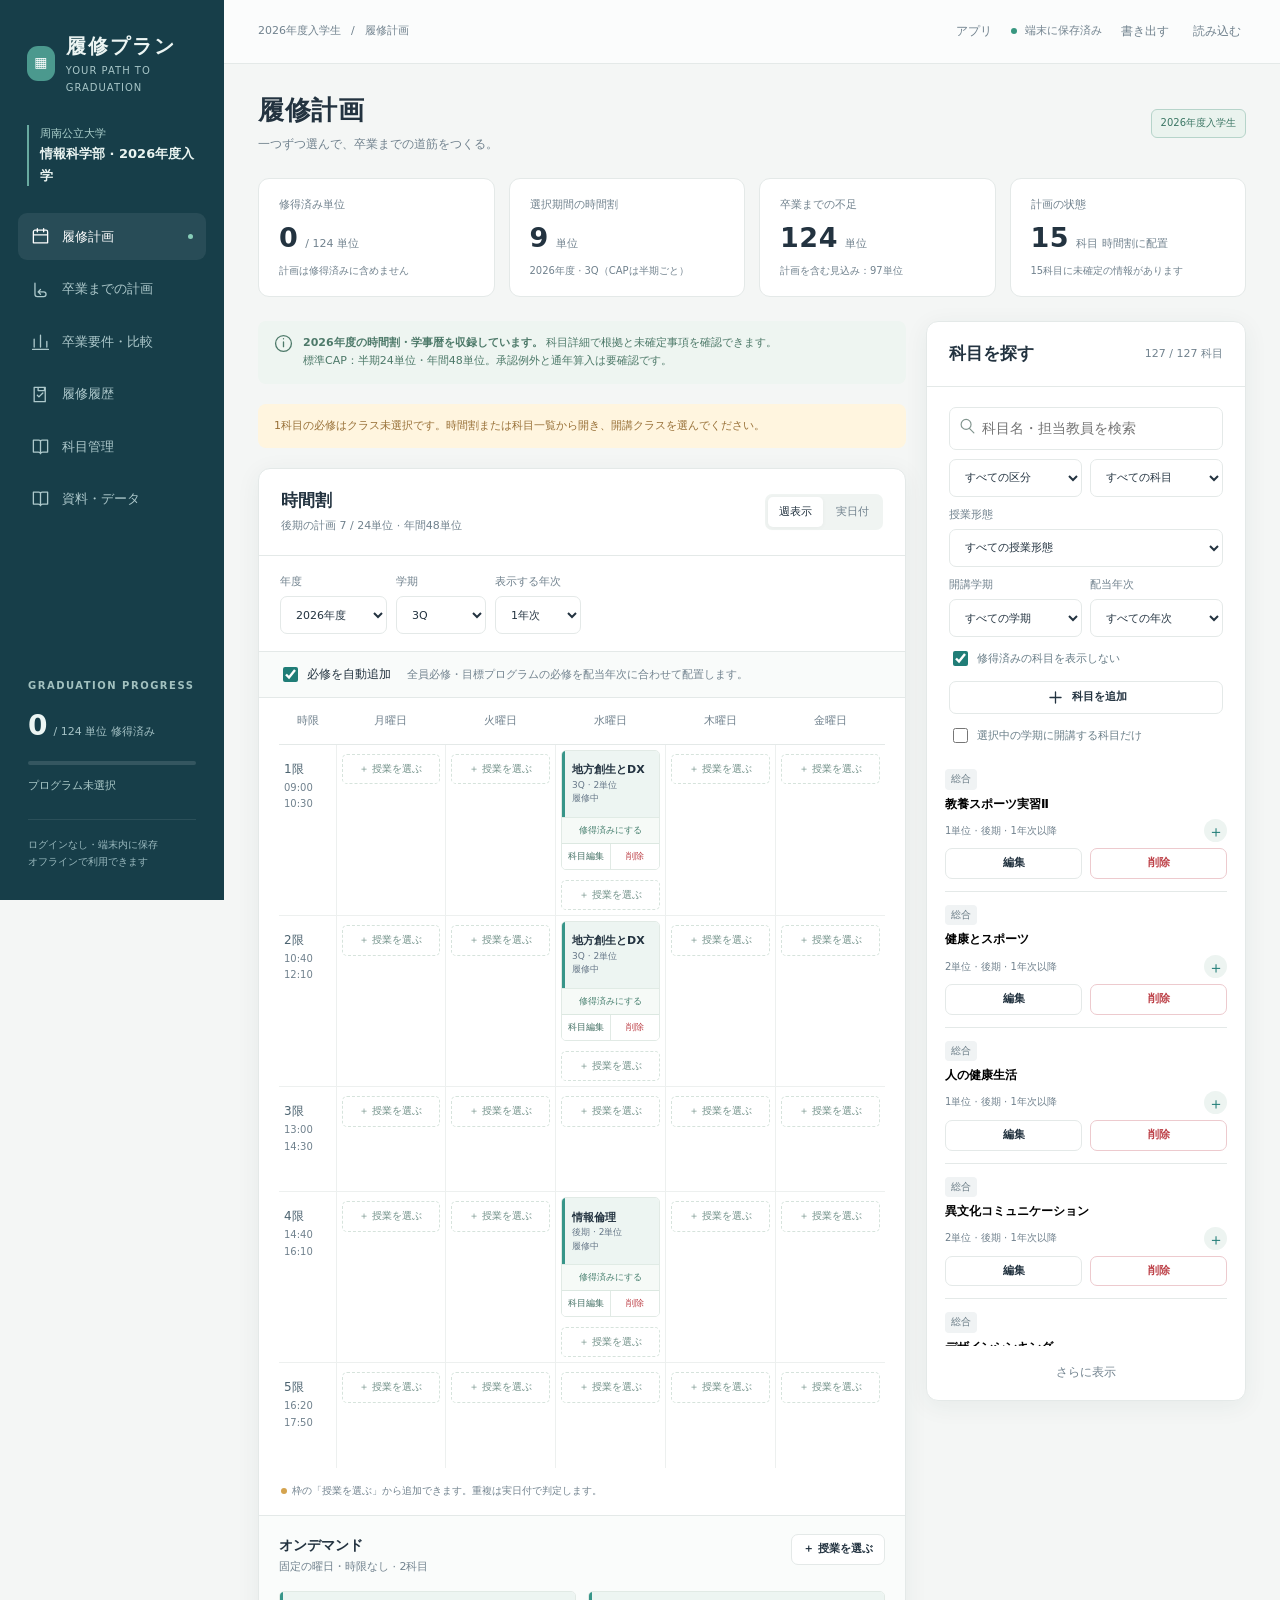
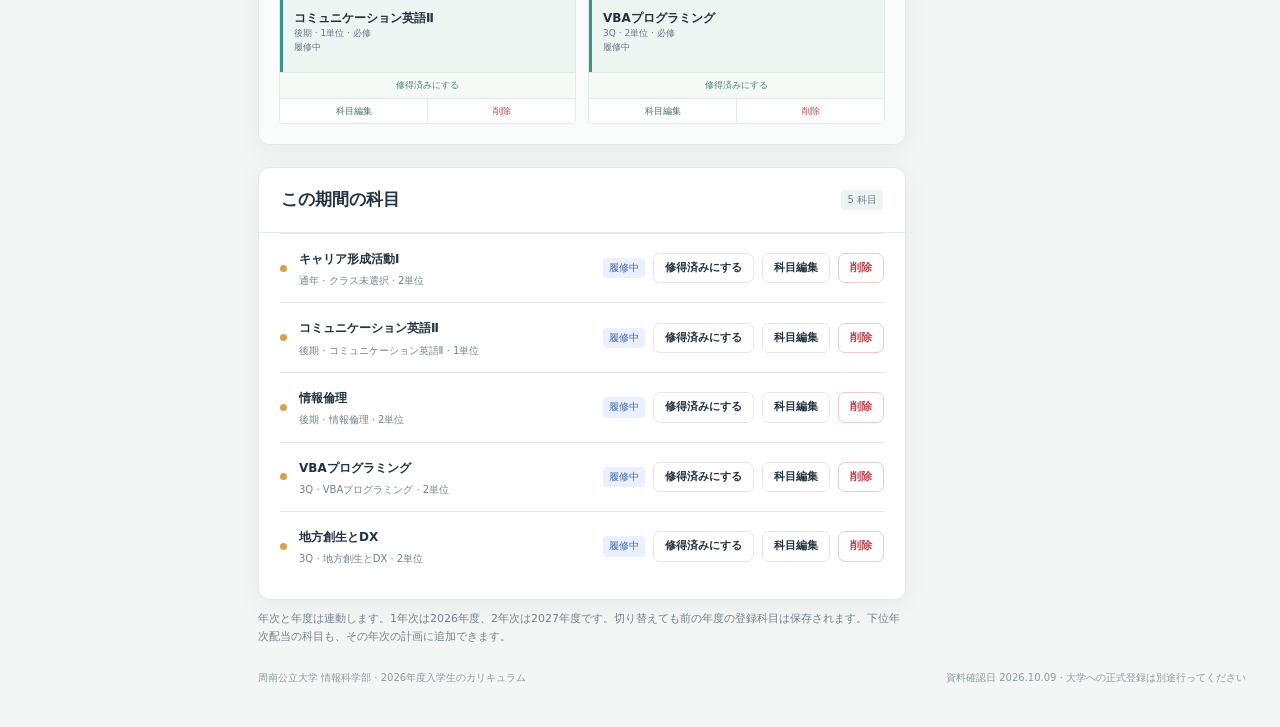
==== commit eef65540: "Add files via upload" ====
--- a/index.html
+++ b/index.html
@@ -13,6 +13,10 @@
 .slot-add{width:100%;background:transparent;border:1px dashed #d6e3dc;border-radius:5px;padding:6px 3px;font-size:10px;color:#729189;text-align:center;margin-top:4px}.slot-add:hover{background:#eaf4ee;color:#217b6c;border-color:#75ac9a}.record-actions{display:flex;align-items:center;gap:8px;flex-wrap:wrap;justify-content:flex-end}.lesson-wrap{border-radius:5px;margin-bottom:6px;overflow:hidden;border:1px solid #e1eae5}.lesson-wrap .lesson{margin:0;border-radius:0}.lesson-state-btn{width:100%;background:#f6faf7;padding:5px 4px;color:#4b8272;font-size:9px;text-align:center;border-top:1px solid #e0ebe5}.lesson-state-btn:hover{background:#dff0e7}.lesson-wrap.earned .lesson{background:#dff1e8;border-color:#2f9b73}.lesson-wrap.earned .lesson-state-btn{color:#237651;background:#edf8f1}.slot-dialog{width:min(620px,calc(100% - 28px))}
 @media(max-width:700px){.record-actions{flex-direction:column;align-items:flex-end;gap:4px}.record-actions .small-btn{font-size:10px;padding:4px 7px}}
 .catalog-item{border-bottom:1px solid var(--line)}.catalog-item .course-card{border-bottom:0;padding-bottom:6px}.catalog-actions{display:flex;justify-content:flex-end;gap:4px;padding-bottom:7px}.catalog-actions .link-btn{font-size:10px;padding:4px 6px}.catalog-actions{justify-content:space-between;gap:8px;padding-bottom:12px}.catalog-actions .btn{flex:1}.lesson-actions{display:flex;border-top:1px solid #dce8e1}.lesson-actions button{flex:1;background:#fff;padding:5px 2px;font-size:9px;color:#426f63}.lesson-actions button+button{border-left:1px solid #e1eae5;color:var(--red)}.lesson-actions button:hover{background:#eff6f2}.dialog-footer>.record-actions{flex:1}.plan-row>.delete-btn{display:none}.data-table .button-cell .btn{margin-top:3px;margin-bottom:3px}
+</style><style id="planningStyle">.on-demand-section{padding:18px 20px 20px;border-top:1px solid var(--line);background:#fafcfb}.on-demand-list{display:grid;grid-template-columns:repeat(auto-fit,minmax(min(100%,190px),1fr));gap:12px;margin-top:15px}.on-demand-list .lesson-wrap{margin:0;min-width:0;background:white}.on-demand-list .lesson{min-height:80px;padding:11px}.on-demand-list .lesson b{font-size:12px}.on-demand-empty{margin-top:13px;line-height:1.8}.required-controls{display:flex;align-items:center;gap:10px 16px;flex-wrap:wrap;padding:12px 20px;border-bottom:1px solid var(--line);background:#f9fbfa}.required-controls .check-label{margin:0;color:var(--ink);font-size:12px}.required-controls .link-btn{margin-left:auto}.required-notice details{margin-top:6px}.required-notice summary{cursor:pointer}.required-issue{border-top:1px solid #e8d9b7;padding:8px 0}.required-issue p{font-size:11px}.required-issue .link-btn{color:#876023;text-align:left}.on-demand-section .row-split{align-items:flex-start}.on-demand-section h3{font-size:14px}
+@media(max-width:700px){.on-demand-section{padding:16px}.on-demand-list{grid-template-columns:1fr 1fr;gap:8px}.on-demand-list .lesson{padding:9px 7px}.on-demand-section .btn{white-space:nowrap}.required-controls{padding:12px 15px;gap:7px}.required-controls>.tiny{flex-basis:100%;font-size:10px}.required-controls .link-btn{margin-left:0}.required-notice{font-size:11px}}
+@media(max-width:360px){.on-demand-list{grid-template-columns:1fr}}
+@media print{.required-controls,.required-notice,.on-demand-section .btn,.on-demand-section .lesson-state-btn,.on-demand-section .lesson-actions{display:none!important}.on-demand-section{background:white}.on-demand-list{grid-template-columns:repeat(3,1fr)}.on-demand-section .lesson{display:block}}
 </style>
 <meta name="description" content="時間割・履修履歴・卒業要件を確認できる履修登録シミュレーター。端末内保存とオフライン起動に対応。">
 <meta name="theme-color" content="#173e49">
@@ -48,7 +52,7 @@
 const uniq=a=>[...new Set(a)];
 const sum=a=>a.reduce((s,x)=>s+x,0);
 const allocTerm=c=>c.allocation_raw.includes('Q1+Q2+Q3+Q4')||c.allocation_raw.includes('通')?'通年':c.allocation_raw.includes('Q1+Q2')?'前期':c.allocation_raw.includes('Q3+Q4')?'後期':c.allocation_raw.includes('Q')?(c.allocation_raw.match(/Q([1-4])/)?.[1]||'1')+'Q':c.allocation_raw.includes('前')?'前期':'後期';
-const initial=()=>({kind:'shunan-course-plan',version:1,cohort:2026,plans:[],history:[],programs:[],academicYears:{},graduationYear:2029,thesisSubmitted:false,thesisPassed:false,residenceConfirmed:false,customCourses:[],courseVersions:[],catalogSettings:{hideEarned:true,term:'',year:''},packs:[],updatedAt:null});
+const initial=()=>({kind:'shunan-course-plan',version:1,cohort:2026,plans:[],history:[],programs:[],academicYears:{},graduationYear:2029,thesisSubmitted:false,thesisPassed:false,residenceConfirmed:false,customCourses:[],courseVersions:[],catalogSettings:{hideEarned:true,term:'',year:''},requiredAutofill:{enabled:true,skipped:[]},packs:[],updatedAt:null});
 const minutes=t=>Number(t.split(':')[0])*60+Number(t.split(':')[1]);
 const overlaps=(a,b)=>a.date===b.date&&minutes(a.start)<minutes(b.end)&&minutes(b.start)<minutes(a.end);
 const validDate=s=>/^\d{4}-\d{2}-\d{2}$/.test(s)&&Number.isFinite(Date.parse(s+'T00:00:00Z'))&&new Date(s+'T00:00:00Z').toISOString().slice(0,10)===s;
@@ -91,6 +95,7 @@
  }
  function findOffer(p,state){
   if(!p||!byId.has(p.courseId))return null;
+  if(p.requiredClassPending)return null;
   const choices=getOffers(byId.get(p.courseId),p.year,state),exact=choices.find(o=>o.id===p.offerId);
   if(exact)return exact;
   if(p.year<2027||p.sessions?.length)return null;
@@ -119,6 +124,14 @@
   const events=[],pending=[];
   const add=(date,m)=>{const t=periods.find(x=>x.period===m.period);if(t)events.push({date,start:t.start,end:t.end,period:m.period,day:m.day,room:m.room_raw||'',source:o?.source?.includes('手入力')?'設定した曜限・学事暦':'T・C'});};
   if(p.sessions?.length)return {events:p.sessions.map(s=>({...s,source:'手入力'})),pending:['実施日時は手入力の情報です。'],manual:true};
+  if(!o&&p.requiredClassPending){
+   const choices=getOffers(courseFor(p.courseId,p.year,state),p.year,state);
+   if(choices.length){
+    const calendars=choices.map(offer=>calendarFor(offer,{...p,requiredClassPending:false},state));
+    const common=calendars[0].events.filter(event=>calendars.every(calendar=>calendar.events.some(other=>sessionKey(event)===sessionKey(other))));
+    return {events:dedup(common),pending:['開講クラスが未選択のため、全クラスに共通する実施日時だけで重複判定しています。']};
+   }
+  }
   if(!o)return {events:[],pending:['曜限は時間割に保存しています。実日付の情報が未設定です。']};
   if(o.sessions?.length)return {events:o.sessions.map(s=>({...s,source:'取込資料'})),pending:[]};
   if(o.delivery==='オンデマンド')return {events:[],pending:[]};
@@ -195,6 +208,7 @@
   if(!c)return {errors:['科目が見つかりません。'],pending:[],notes:[],events:[]};
   if(!available(c.id,p.year,state))errors.push('この年度の科目一覧から削除されている科目です。');
   const o=findOffer(p,state), dd=details.get(normalize(c.name));
+  if(p.requiredClassPending)pending.push('複数の開講クラスがあります。所属クラスを選んでください。共通する曜限がある場合は仮置きしています。');
   const year=Number(state.academicYears[p.year]||Math.min(4,p.year-2025));
   const cs=courseConflicts(c),yearConflict=cs.some(x=>x.field==='年次');
   const minYear=minimumYear(c);
@@ -275,7 +289,39 @@
   if(!Array.isArray(x.programs)||x.programs.some(p=>!['DS','IE','BA'].includes(p)))throw Error('プログラムが不正です。');
   if(!x.academicYears||Object.values(x.academicYears).some(y=>!Number.isInteger(y)||y<1||y>4)||!Number.isInteger(x.graduationYear)||x.graduationYear<2029||x.graduationYear>2040)throw Error('年次・卒業予定年度が不正です。');
   if(!x.catalogSettings||typeof x.catalogSettings.hideEarned!=='boolean'||!['',...TERMS].includes(x.catalogSettings.term)||!['','1','2','3','4'].includes(String(x.catalogSettings.year)))throw Error('検索設定が不正です。');
+  const autofill=x.requiredAutofill;
+  if(!autofill||typeof autofill.enabled!=='boolean'||!Array.isArray(autofill.skipped)||autofill.skipped.length>3000||autofill.skipped.some(key=>{if(typeof key!=='string')return true;const [year,id,...extra]=key.split(':');return extra.length||!/^\d{4}$/.test(year)||Number(year)<2026||Number(year)>2040||!known.has(id);}))throw Error('必修の自動追加設定が不正です。');
+  if(x.plans.some(p=>p.requiredClassPending!=null&&typeof p.requiredClassPending!=='boolean'))throw Error('開講クラスの選択状態が不正です。');
   x.packs.forEach(p=>validatePack(p,known,x));return syncTimeline(x);
+ }
+
+ function isRequired(c,state){return c.required_for_all||c.required_in_programs.some(program=>state.programs.includes(program));}
+
+ function autofillRequired(state,year){
+  const result={added:[],blocked:[]};
+  if(!state.requiredAutofill?.enabled)return result;
+  const grade=Number(state.academicYears[year]||Math.min(4,year-2025));
+  const skipped=new Set(state.requiredAutofill.skipped);
+  for(const c of catalogFor(year,state).filter(c=>isRequired(c,state)&&minimumYear(c)===grade)){
+   if(skipped.has(year+':'+c.id)||state.plans.some(p=>p.courseId===c.id)||state.history.some(h=>h.courseId===c.id))continue;
+   const choices=getOffers(c,year,state);
+   if(!choices.length){result.blocked.push({courseId:c.id,reasons:['開講情報が未設定です。科目情報で学期・曜限を設定してください。']});continue;}
+   const first=choices[0],multiple=choices.length>1;
+   // Keep only meetings shared by every class; never pick a class on the user's behalf.
+   const common=(first.meetings||[]).filter(m=>['月','火','水','木','金'].includes(m.day)&&choices.every(o=>o.term===first.term&&(o.meetings||[]).some(n=>n.day===m.day&&n.period===m.period))).map(m=>({day:m.day,period:m.period}));
+   let id='required-'+year+'-'+c.id;
+   while(state.plans.some(p=>p.id===id))id+='-auto';
+   const record={id,courseId:c.id,year,term:multiple?allocTerm(c):first.term,offerId:multiple?'':first.id,chosenPeriod:3,sessions:[],tentativeMeetings:multiple?common:[],remote:null};
+   if(multiple)record.requiredClassPending=true;
+   if(multiple){
+    const alternatives=choices.map(offer=>evaluate({...record,term:offer.term,offerId:offer.id,requiredClassPending:false},state));
+    if(alternatives.every(check=>check.errors.length)){result.blocked.push({courseId:c.id,reasons:uniq(alternatives.flatMap(check=>check.errors))});continue;}
+   }
+   const checked=evaluate(record,state);
+   if(checked.errors.length){result.blocked.push({courseId:c.id,reasons:checked.errors});continue;}
+   state.plans.push(record);setRecordStatus(state,record,'current');result.added.push(record);
+  }
+  return result;
  }
  function validatePack(x,known=byId,settings=config){
   if(!x||x.kind!=='shunan-schedule'||x.version!==1||!Number.isInteger(x.academicYear)||x.academicYear<2027||x.academicYear>2040||!x.source?.title||!Array.isArray(x.offerings)||!Array.isArray(x.calendar))throw Error('開講情報の形式が不正です。2027年度以降の指定形式を使用してください。');
@@ -317,7 +363,7 @@
   const next={...state,customCourses:state.customCourses||[],courseVersions:(state.courseVersions||[]).filter(v=>!(v.courseId===id&&v.fromYear===fromYear)).concat({courseId:id,fromYear,deleted:true})};
   validateCustomizations(next);state.courseVersions=next.courseVersions;
  }
- return {data,courses,byId,byName,offers,courseFor,available,catalogFor,latestVersion,upsertCourse,deleteCourse,getOffers,findOffer,minimumYear,recordStatus,setRecordStatus,syncTimeline,calendarFor,evaluate,progress,cap,creditRange,courseConflicts,validateState,validatePack,initial,allocTerm,SEM,TERMS,overlaps,validSession,normalize,completedBefore};
+ return {data,courses,byId,byName,offers,courseFor,available,catalogFor,latestVersion,upsertCourse,deleteCourse,getOffers,findOffer,minimumYear,recordStatus,setRecordStatus,syncTimeline,calendarFor,evaluate,progress,cap,creditRange,courseConflicts,validateState,validatePack,initial,allocTerm,SEM,TERMS,overlaps,validSession,normalize,completedBefore,isRequired,autofillRequired};
 }
 root.Planner={createEngine,initial,overlaps,validSession,TERMS,allocTerm,SEM};
 if(typeof module!=='undefined')module.exports=root.Planner;
@@ -486,7 +532,7 @@
 
 function earnedButton(p,compact=false){const earned=E.recordStatus(p,state)==='earned';return `<button class="${compact?'lesson-state-btn':'btn secondary small-btn'}" data-toggle-earned="${esc(p.id)}" aria-label="${esc(courseAt(p.courseId,p.year).name)}を${earned?'履修中に戻す':'修得済みにする'}">${earned?'✓ 修得済み（戻す）':'修得済みにする'}</button>`;}
 
-function planRow(p){const c=courseAt(p.courseId,p.year),r=evaluationFor(p),o=E.findOffer(p,state);return `<div class="plan-row"><span class="status-mark ${E.recordStatus(p,state)==='earned'?'checked':r.status}" aria-hidden="true"></span><div class="plan-title"><button data-edit="${esc(p.id)}">${esc(c.name)}</button><div class="small muted">${esc(p.term)} · ${esc(o?.label||'日時未確定')} · ${creditText(c)}</div></div><div class="record-actions">${recordTag(p)}${earnedButton(p)}<button class="btn secondary small-btn" data-edit-definition="${esc(p.id)}">科目編集</button><button class="btn danger small-btn" data-delete="${esc(p.id)}">削除</button></div></div>`;}
+function planRow(p){const c=courseAt(p.courseId,p.year),r=evaluationFor(p),o=E.findOffer(p,state);return `<div class="plan-row"><span class="status-mark ${E.recordStatus(p,state)==='earned'?'checked':r.status}" aria-hidden="true"></span><div class="plan-title"><button data-edit="${esc(p.id)}">${esc(c.name)}</button><div class="small muted">${esc(p.term)} · ${esc(p.requiredClassPending?'クラス未選択':o?.label||'日時未確定')} · ${creditText(c)}</div></div><div class="record-actions">${recordTag(p)}${earnedButton(p)}<button class="btn secondary small-btn" data-edit-definition="${esc(p.id)}">科目編集</button><button class="btn danger small-btn" data-delete="${esc(p.id)}">削除</button></div></div>`;}
 
 function safeUrl(s){try{const u=new URL(s);return ['https:','http:'].includes(u.protocol)?esc(u.href):'#';}catch{return '#';}}
 
@@ -508,11 +554,13 @@
 function slotCandidates(){
  const year=academicYearFor(),q=E.normalize(slotModel.q);
  return E.catalogFor(ui.year,state).filter(c=>E.minimumYear(c)<=year&&E.normalize(c.name).includes(q)).flatMap(c=>{
-  const os=E.getOffers(c,ui.year,state),matches=os.filter(o=>compatible(o.term,ui.term)&&o.delivery!=='オンデマンド'&&o.meetings?.some(m=>m.day===slotModel.day&&m.period===slotModel.period));
+  const os=E.getOffers(c,ui.year,state),matches=os.filter(o=>compatible(o.term,ui.term)&&(slotModel.kind==='onDemand'?o.delivery==='オンデマンド':o.delivery!=='オンデマンド'&&o.meetings?.some(m=>m.day===slotModel.day&&m.period===slotModel.period)));
   if(matches.length)return matches.map(o=>({c,o}));
-  return ui.year>2026&&!os.length&&compatible(E.allocTerm(c),ui.term)?[{c,o:null}]:[];
+  return slotModel.kind!=='onDemand'&&ui.year>2026&&!os.length&&compatible(E.allocTerm(c),ui.term)?[{c,o:null}]:[];
  });
 }
+
+function onDemandPlans(){return visiblePlans().filter(p=>E.findOffer(p,state)?.delivery==='オンデマンド');}
 
 function catalogMatches(c){const os=E.getOffers(c,ui.year,state),q=E.normalize(ui.q);return (!ui.hideEarned||!state.history.some(h=>h.courseId===c.id&&h.status==='earned'))&&(!ui.filterYear||E.minimumYear(c)===Number(ui.filterYear))&&(!ui.filterTerm||(ui.filterTerm==='通年'?os.some(o=>o.term==='通年'):os.some(o=>compatible(o.term,ui.filterTerm))))&&(!q||E.normalize(c.name+' '+os.flatMap(o=>o.meetings?.map(m=>m.instructor_raw)||[]).join(' ')).includes(q))&&(!ui.category||(ui.category.startsWith('program:')?c.programs.includes(ui.category.split(':')[1]):c.category===ui.category))&&(!ui.delivery||(ui.delivery==='未確定'?os.every(o=>o.delivery==='未設定'):os.some(o=>o.delivery?.includes(ui.delivery))))&&(!ui.mandatory||c.required_for_all||c.required_in_programs.some(p=>state.programs.includes(p)))&&(!ui.termOnly||os.some(o=>compatible(o.term,ui.term)));}
 
@@ -529,6 +577,40 @@
 }
 
 
+// Additions are delimited so the unchanged legacy UI can still be regression checked.
+function planningAddition(html){return '<!--planning-addition:start-->'+html+'<!--planning-addition:end-->';}
+
+function onDemandSection(){
+ const records=onDemandPlans();
+ return planningAddition(`<section class="on-demand-section" id="onDemandSection" aria-labelledby="onDemandTitle"><div class="row-split"><div><h3 id="onDemandTitle">オンデマンド</h3><p class="tiny muted">固定の曜日・時限なし · ${records.length}科目</p></div><button class="btn secondary small-btn" id="addOnDemand">＋ 授業を選ぶ</button></div>${records.length?`<div class="on-demand-list">${records.map(p=>{const c=courseAt(p.courseId,p.year),r=evaluationFor(p),status=E.recordStatus(p,state);return `<div class="lesson-wrap ${status==='earned'?'earned':''}"><button class="lesson ${courseColor(c)} ${r.errors.length&&status!=='earned'?'invalid':''}" data-edit="${esc(p.id)}"><b>${esc(c.name)}</b><span>${esc(p.term)} · ${creditText(c)}${E.isRequired(c,state)?' · 必修':''}</span><span>${status==='earned'?'✓ 修得済み':status==='failed'?'未修得':'履修中'}</span></button>${earnedButton(p,true)}<div class="lesson-actions"><button data-edit-definition="${esc(p.id)}">科目編集</button><button data-delete="${esc(p.id)}">削除</button></div></div>`;}).join('')}</div>`:'<p class="small muted on-demand-empty">「授業を選ぶ」から、この学期のオンデマンド授業を追加できます。</p>'}</section>`);
+}
+
+function openOnDemandSlot(){
+ slotModel={kind:'onDemand',q:''};
+ $('slotContent').innerHTML=`<div class="dialog-header"><div><div class="eyebrow">ON-DEMAND COURSES</div><h2 id="slotTitle">オンデマンド授業を選ぶ</h2><p class="small muted">${ui.year}年度 ${esc(ui.term)} · ${academicYearFor()}年次で履修できる科目</p></div><button class="delete-btn" id="closeSlot" aria-label="授業選択を閉じる">${icon('close')}</button></div><div class="dialog-body"><div class="search-wrap">${icon('search')}<input id="slotSearch" class="control" placeholder="科目名を検索" aria-label="オンデマンド科目を検索"></div><p class="info-line">曜日・時限の枠を使わない授業を選べます。登録後は下のオンデマンド欄から編集できます。</p><div class="row-split" style="margin:14px 0"><h3>選択できる授業</h3><span class="small muted" id="slotCount"></span></div><div id="slotChoices"></div></div>`;
+ renderSlotChoices();$('slotDialog').showModal();
+}
+
+function requiredControls(){
+ const skipped=state.requiredAutofill.skipped.some(key=>key.startsWith(ui.year+':'));
+ return planningAddition(`<div class="required-controls"><label class="check-label"><input id="autoRequiredEnabled" type="checkbox" ${state.requiredAutofill.enabled?'checked':''}>必修を自動追加</label><span class="tiny muted">全員必修・目標プログラムの必修を配当年次に合わせて配置します。</span>${skipped?'<button class="link-btn" id="restoreRequiredCourses">削除した必修を戻す</button>':''}</div>`);
+}
+
+function requiredNotice(result){
+ const blocked=result.blocked.filter(item=>compatible(E.allocTerm(courseAt(item.courseId)),ui.term));
+ const pending=visiblePlans().filter(p=>p.requiredClassPending);
+ if(!blocked.length&&!pending.length)return '';
+ return planningAddition(`<div class="notice amber required-notice"><div>${pending.length?`<p>${pending.length}科目の必修はクラス未選択です。時間割または科目一覧から開き、開講クラスを選んでください。</p>`:''}${blocked.length?`<details><summary>自動追加できない必修が${blocked.length}科目あります</summary>${blocked.map(item=>`<div class="required-issue"><button class="link-btn" data-course="${item.courseId}">${esc(courseAt(item.courseId).name)}</button><button class="link-btn" data-edit-catalog="${item.courseId}">開講情報を編集</button><p>${item.reasons.map(esc).join('<br>')}</p></div>`).join('')}</details>`:''}</div></div>`);
+}
+
+function ensureRequiredCourses(){
+ if(persistence.initializationFailed&&storageError)return {added:[],blocked:[]};
+ const result=E.autofillRequired(state,ui.year);
+ if(result.added.length)save();
+ return result;
+}
+
+
 // ui/timetable.js
 
 function stats(){const earned=E.progress(state),projected=E.progress(state,true),records=visiblePlans();const total=records.reduce((s,p)=>s+E.creditRange(courseAt(p.courseId,p.year)).min,0);const invalid=state.plans.filter(p=>E.recordStatus(p,state)!=='earned'&&evaluationFor(p).errors.length).length;return `<div class="stats"><div class="stat"><label>修得済み単位</label><strong>${earned.total}</strong><small>/ 124 単位</small><div class="stat-foot">計画は修得済みに含めません</div></div><div class="stat"><label>選択期間の時間割</label><strong>${total}</strong><small>単位</small><div class="stat-foot">${ui.year}年度 · ${esc(ui.term)}（CAPは半期ごと）</div></div><div class="stat"><label>卒業までの不足</label><strong>${Math.max(0,124-earned.total)}</strong><small>単位</small><div class="stat-foot">計画を含む見込み：${Math.max(0,124-projected.total)}単位</div></div><div class="stat"><label>計画の状態</label><strong>${invalid||state.plans.length}</strong><small>${invalid?'件 要修正':'科目 時間割に配置'}</small><div class="stat-foot">${state.plans.filter(p=>evaluationFor(p).pending.length).length}科目に未確定の情報があります</div></div></div>`;}
@@ -537,11 +619,11 @@
 
 function weekly(){
  const plans=visiblePlans(),days=['月','火','水','木','金'];let cells='';
- for(const time of DATA.class_periods){cells+=`<tr><td class="time-cell"><b>${time.period}限</b>${time.start}<br>${time.end}</td>`;for(const day of days){cells+='<td>';for(const p of plans){const c=courseAt(p.courseId,p.year),o=E.findOffer(p,state);let ms=o?.meetings||p.tentativeMeetings||[];if(o?.delivery==='オンデマンド')continue;if(o?.selection?.includes('または'))ms=ms.filter(m=>m.period===Number(p.chosenPeriod||3));if(ms.some(m=>m.day===day&&m.period===time.period)){const r=evaluationFor(p),status=E.recordStatus(p,state);cells+=`<div class="lesson-wrap ${status==='earned'?'earned':''}"><button class="lesson ${courseColor(c)} ${r.errors.length&&status!=='earned'?'invalid':''}" data-edit="${esc(p.id)}"><b>${esc(c.name)}</b><span>${esc(p.term)} · ${creditText(c)}</span><span>${status==='earned'?'✓ 修得済み':status==='current'?'履修中':status==='failed'?'未修得':!o?'設定した曜限':r.errors.length?'要修正':r.pending.length?'判定保留':'履修中'}</span></button>${earnedButton(p,true)}<div class="lesson-actions"><button data-edit-definition="${esc(p.id)}">科目編集</button><button data-delete="${esc(p.id)}">削除</button></div></div>`;}}cells+=`<button class="slot-add" data-slot-day="${day}" data-slot-period="${time.period}" aria-label="${day}曜${time.period}限の授業を選択">＋ 授業を選ぶ</button></td>`;}cells+='</tr>';}
+ for(const time of DATA.class_periods){cells+=`<tr><td class="time-cell"><b>${time.period}限</b>${time.start}<br>${time.end}</td>`;for(const day of days){cells+='<td>';for(const p of plans){const c=courseAt(p.courseId,p.year),o=E.findOffer(p,state);let ms=o?.meetings||p.tentativeMeetings||[];if(o?.delivery==='オンデマンド')continue;if(o?.selection?.includes('または'))ms=ms.filter(m=>m.period===Number(p.chosenPeriod||3));if(ms.some(m=>m.day===day&&m.period===time.period)){const r=evaluationFor(p),status=E.recordStatus(p,state);cells+=`<div class="lesson-wrap ${status==='earned'?'earned':''}"><button class="lesson ${courseColor(c)} ${r.errors.length&&status!=='earned'?'invalid':''}" data-edit="${esc(p.id)}"><b>${esc(c.name)}</b><span>${esc(p.term)} · ${creditText(c)}</span><span>${status==='earned'?'✓ 修得済み':p.requiredClassPending?'クラス未選択':status==='current'?'履修中':status==='failed'?'未修得':!o?'設定した曜限':r.errors.length?'要修正':r.pending.length?'判定保留':'履修中'}</span></button>${earnedButton(p,true)}<div class="lesson-actions"><button data-edit-definition="${esc(p.id)}">科目編集</button><button data-delete="${esc(p.id)}">削除</button></div></div>`;}}cells+=`<button class="slot-add" data-slot-day="${day}" data-slot-period="${time.period}" aria-label="${day}曜${time.period}限の授業を選択">＋ 授業を選ぶ</button></td>`;}cells+='</tr>';}
  return `<div class="weekly-scroll"><table class="weekly" aria-label="通常授業の参考時間割"><thead><tr><th>時限</th>${days.map(d=>`<th>${d}曜日</th>`).join('')}</tr></thead><tbody>${cells}</tbody></table></div><div class="legend"><span><i></i>枠の「授業を選ぶ」から追加できます。重複は実日付で判定します。</span></div>`;
 }
 
-function renderSlotChoices(){const choices=slotCandidates();$('slotCount').textContent=choices.length+'件';$('slotChoices').innerHTML=choices.map(({c,o})=>`<button class="course-card" data-slot-course="${c.id}" data-slot-offer="${esc(o?.id||'')}" ${Boolean(planByCourse(c.id))?'disabled title="時間割に登録済みです"':''}><div class="tags"><span class="badge">${E.minimumYear(c)}年次以降</span>${o?`<span class="badge">${esc(o.term)}</span>`:'<span class="badge amber">設定した曜限</span>'}${Boolean(planByCourse(c.id))?'<span class="badge blue">登録済み・追加不可</span>':''}</div><b>${esc(c.name)}</b><div class="course-bottom"><span>${esc(o?.label||'開講クラス未公表')} · ${creditText(c)}</span><span class="plus">＋</span></div></button>`).join('')||empty('この枠に該当する授業はありません','別の曜日・時限・学期を選ぶか、科目一覧から追加してください。','search');}
+function renderSlotChoices(){const choices=slotCandidates();$('slotCount').textContent=choices.length+'件';$('slotChoices').innerHTML=choices.map(({c,o})=>`<button class="course-card" data-slot-course="${c.id}" data-slot-offer="${esc(o?.id||'')}" ${Boolean(planByCourse(c.id))?'disabled title="時間割に登録済みです"':''}><div class="tags"><span class="badge">${E.minimumYear(c)}年次以降</span>${o?`<span class="badge">${esc(o.term)}</span>`:'<span class="badge amber">設定した曜限</span>'}${Boolean(planByCourse(c.id))?'<span class="badge blue">登録済み・追加不可</span>':''}</div><b>${esc(c.name)}</b><div class="course-bottom"><span>${esc(o?.label||'開講クラス未公表')} · ${creditText(c)}</span><span class="plus">＋</span></div></button>`).join('')||empty(slotModel.kind==='onDemand'?'この学期に該当するオンデマンド授業はありません':'この枠に該当する授業はありません','別の学期を選ぶか、科目管理で授業形態・開講学期を確認してください。','search');}
 
 function openSlot(day,period){slotModel={day,period,q:''};$('slotContent').innerHTML=`<div class="dialog-header"><div><div class="eyebrow">CHOOSE A COURSE</div><h2 id="slotTitle">${day}曜${period}限の授業を選ぶ</h2><p class="small muted">${ui.year}年度 ${esc(ui.term)} · ${academicYearFor()}年次で履修できる科目</p></div><button class="delete-btn" id="closeSlot" aria-label="授業選択を閉じる">${icon('close')}</button></div><div class="dialog-body"><div class="search-wrap">${icon('search')}<input id="slotSearch" class="control" placeholder="科目名を検索" aria-label="この枠の科目を検索"></div><p class="info-line">${ui.year>2026?'この年度の時間割設定に基づいて配置します。科目や曜限は編集できます。':'この曜日・時限に掲載されたクラスを選べます。複数曜限の授業はすべての枠に配置されます。'}</p><div class="row-split" style="margin:14px 0"><h3>選択できる授業</h3><span class="small muted" id="slotCount"></span></div><div id="slotChoices"></div></div>`;renderSlotChoices();$('slotDialog').showModal();}
 
@@ -552,8 +634,9 @@
 }
 
 function renderPlan(){
- beginRender();
- $('main').innerHTML=header('履修計画','一つずつ選んで、卒業までの道筋をつくる。')+stats()+`<div class="workspace"><div><div class="notice ${ui.year>2026?'amber':''}">${icon('info')}<div>${ui.year>2026?`<strong>${ui.year}年度の履修計画です。</strong> 2026年度の科目・曜限を初期値にし、変更内容を年度別に編集できます。`:'<strong>2026年度の時間割・学事暦を収録しています。</strong> 科目詳細で根拠と未確定事項を確認できます。'}<br>標準CAP：半期24単位・年間48単位。承認例外と通年算入は要確認です。</div></div><section class="panel"><div class="panel-head"><div><h2>時間割</h2><span class="tiny muted">${semesterCapLine()}</span></div><div class="segment"><button data-calendar="week" class="${ui.calendar==='week'?'selected':''}">週表示</button><button data-calendar="date" class="${ui.calendar==='date'?'selected':''}">実日付</button></div></div><div class="toolbar"><div class="controls"><label class="field">年度<select id="planYear" class="control">${yearOptions(ui.year)}</select></label><label class="field">学期<select id="planTerm" class="control term-select">${termOptions(ui.term)}</select></label><label class="field">表示する年次<select class="control" id="academicYear">${displayYearOptions()}</select></label></div></div>${ui.calendar==='week'?weekly():dateCalendar()}${!visiblePlans().length?empty('この期間の計画はまだありません','科目一覧から、気になる授業を追加してください。'):''}</section><section class="panel section-gap"><div class="panel-head"><h2>この期間の科目</h2><span class="badge">${visiblePlans().length} 科目</span></div><div class="plan-items">${visiblePlans().map(planRow).join('')||'<p class="small muted" style="padding-top:15px">オンデマンド・集中講義もここに表示されます。</p>'}</div></section><p class="info-line">年次と年度は連動します。1年次は2026年度、2年次は2027年度です。切り替えても前の年度の登録科目は保存されます。下位年次配当の科目も、その年次の計画に追加できます。</p></div><aside class="panel right-panel"><div class="panel-head"><h2>科目を探す</h2><span class="tiny muted" id="catalogCount">127科目</span></div><div class="panel-body" style="padding-bottom:10px"><div class="search-wrap">${icon('search')}<input id="courseSearch" class="control" placeholder="科目名・担当教員を検索" aria-label="科目を検索" value="${esc(ui.q)}"></div><div class="catalog-filters"><select id="categoryFilter" class="control" aria-label="科目区分"><option value="">すべての区分</option>${["DS","IE","BA"].map(pr=>`<option value="program:${pr}" ${ui.category==="program:"+pr?"selected":""}>${pr}認定科目</option>`).join("")}${[...new Set(E.courses.map(c=>c.category))].map(k=>`<option ${ui.category===k?'selected':''}>${k}</option>`).join('')}</select><select id="mandatoryFilter" class="control" aria-label="必修の絞り込み"><option value="">すべての科目</option><option value="required" ${ui.mandatory?'selected':''}>必修・目標プログラム必修</option></select></div><label class="field" style="margin-top:9px">授業形態<select id="deliveryFilter" class="control" aria-label="授業形態"><option value="">すべての授業形態</option>${["対面","オンライン","オンデマンド","ハイフレックス","未確定"].map(v=>`<option ${ui.delivery===v?"selected":""}>${v}</option>`).join("")}</select></label>${catalogControls()}<label class="check-label"><input id="termOnly" type="checkbox" ${ui.termOnly?'checked':''}>選択中の学期に開講する科目だけ</label></div><div class="course-list" id="courseList"></div><div style="text-align:center;padding:12px"><button id="moreCourses" class="link-btn">さらに表示</button></div></aside></div>`+footer();renderCatalog();
+ const requiredResult=ensureRequiredCourses();
+ beginRender();updateSide();
+ $('main').innerHTML=header('履修計画','一つずつ選んで、卒業までの道筋をつくる。')+stats()+`<div class="workspace"><div><div class="notice ${ui.year>2026?'amber':''}">${icon('info')}<div>${ui.year>2026?`<strong>${ui.year}年度の履修計画です。</strong> 2026年度の科目・曜限を初期値にし、変更内容を年度別に編集できます。`:'<strong>2026年度の時間割・学事暦を収録しています。</strong> 科目詳細で根拠と未確定事項を確認できます。'}<br>標準CAP：半期24単位・年間48単位。承認例外と通年算入は要確認です。</div></div>${requiredNotice(requiredResult)}<section class="panel"><div class="panel-head"><div><h2>時間割</h2><span class="tiny muted">${semesterCapLine()}</span></div><div class="segment"><button data-calendar="week" class="${ui.calendar==='week'?'selected':''}">週表示</button><button data-calendar="date" class="${ui.calendar==='date'?'selected':''}">実日付</button></div></div><div class="toolbar"><div class="controls"><label class="field">年度<select id="planYear" class="control">${yearOptions(ui.year)}</select></label><label class="field">学期<select id="planTerm" class="control term-select">${termOptions(ui.term)}</select></label><label class="field">表示する年次<select class="control" id="academicYear">${displayYearOptions()}</select></label></div></div>${requiredControls()}${ui.calendar==='week'?weekly():dateCalendar()}${onDemandSection()}${!visiblePlans().length?empty('この期間の計画はまだありません','科目一覧から、気になる授業を追加してください。'):''}</section><section class="panel section-gap"><div class="panel-head"><h2>この期間の科目</h2><span class="badge">${visiblePlans().length} 科目</span></div><div class="plan-items">${visiblePlans().map(planRow).join('')||'<p class="small muted" style="padding-top:15px">オンデマンド・集中講義もここに表示されます。</p>'}</div></section><p class="info-line">年次と年度は連動します。1年次は2026年度、2年次は2027年度です。切り替えても前の年度の登録科目は保存されます。下位年次配当の科目も、その年次の計画に追加できます。</p></div><aside class="panel right-panel"><div class="panel-head"><h2>科目を探す</h2><span class="tiny muted" id="catalogCount">127科目</span></div><div class="panel-body" style="padding-bottom:10px"><div class="search-wrap">${icon('search')}<input id="courseSearch" class="control" placeholder="科目名・担当教員を検索" aria-label="科目を検索" value="${esc(ui.q)}"></div><div class="catalog-filters"><select id="categoryFilter" class="control" aria-label="科目区分"><option value="">すべての区分</option>${["DS","IE","BA"].map(pr=>`<option value="program:${pr}" ${ui.category==="program:"+pr?"selected":""}>${pr}認定科目</option>`).join("")}${[...new Set(E.courses.map(c=>c.category))].map(k=>`<option ${ui.category===k?'selected':''}>${k}</option>`).join('')}</select><select id="mandatoryFilter" class="control" aria-label="必修の絞り込み"><option value="">すべての科目</option><option value="required" ${ui.mandatory?'selected':''}>必修・目標プログラム必修</option></select></div><label class="field" style="margin-top:9px">授業形態<select id="deliveryFilter" class="control" aria-label="授業形態"><option value="">すべての授業形態</option>${["対面","オンライン","オンデマンド","ハイフレックス","未確定"].map(v=>`<option ${ui.delivery===v?"selected":""}>${v}</option>`).join("")}</select></label>${catalogControls()}<label class="check-label"><input id="termOnly" type="checkbox" ${ui.termOnly?'checked':''}>選択中の学期に開講する科目だけ</label></div><div class="course-list" id="courseList"></div><div style="text-align:center;padding:12px"><button id="moreCourses" class="link-btn">さらに表示</button></div></aside></div>`+footer();renderCatalog();
 }
 
 function renderRoadmap(){
@@ -621,7 +704,7 @@
  if(mode==='plan'&&!planId&&existing){toast('この科目は時間割に登録済みです。変更する場合は時間割の科目を選んでください。',true);return;}
  if(mode==='history'&&!existing){toast('先に時間割へ科目を追加してください。',true);return;}
  const os=E.getOffers(c,ui.year,state);const chosen=existing?E.findOffer(existing,state):slot?.offerId?os.find(o=>o.id===slot.offerId):os.find(o=>compatible(o.term,ui.term))||os[0];
- dialogModel={courseId:id,mode,id:existing?.id||uid(),year:existing?.year||ui.year,term:existing?.term||chosen?.term||E.allocTerm(c),offerId:chosen?.id||existing?.offerId||'',chosenPeriod:existing?.chosenPeriod||slot?.period||3,sessions:existing?.sessions||[],tentativeMeetings:existing?.tentativeMeetings||(slot?.tentative?[{day:slot.day,period:slot.period}]:[]),remote:existing?.remote??null,status:existing?E.recordStatus(existing,state):'current'};
+ dialogModel={courseId:id,mode,id:existing?.id||uid(),year:existing?.year||ui.year,term:existing?.term||chosen?.term||E.allocTerm(c),offerId:chosen?.id||existing?.offerId||'',chosenPeriod:existing?.chosenPeriod||slot?.period||3,sessions:existing?.sessions||[],tentativeMeetings:existing?.tentativeMeetings||(slot?.tentative?[{day:slot.day,period:slot.period}]:[]),remote:existing?.remote??null,status:existing?E.recordStatus(existing,state):'current',...(existing?.requiredClassPending?{requiredClassPending:true}:{})};
  renderDialog();$('courseDialog').showModal();
 }
 
@@ -630,7 +713,7 @@
  $('dialogContent').innerHTML=`<div class="dialog-header"><div><div class="eyebrow">${m.mode==='history'?'COURSE HISTORY':'COURSE DETAILS'}</div><h2 id="dialogTitle" style="margin-top:6px">${esc(c.name)}</h2><div class="tags" style="margin-top:9px"><span class="badge">${creditText(c)}</span><span class="badge">${esc(c.category)}</span>${c.required_for_all?'<span class="badge green">必修</span>':''}${c.programs.map(p=>`<span class="badge blue">${p}</span>`).join('')}</div></div><button class="delete-btn" id="closeCourse" aria-label="閉じる">${icon('close')}</button></div><div class="dialog-body"><div class="dialog-grid"><label class="field">年度<select id="dYear" class="control">${yearOptions(m.year)}</select></label><label class="field">学期<select id="dTerm" class="control">${termOptions(m.term)}</select></label><label class="field">履修状態<select id="dStatus" class="control">${[['current','履修中'],['earned','修得済み'],['failed','未修得']].map(([v,l])=>`<option value="${v}" ${m.status===v?'selected':''}>${l}</option>`).join('')}</select></label><label class="field dialog-full">開講クラス<select class="control" id="dOffer"><option value="">曜限を個別に設定</option>${os.map(x=>`<option value="${esc(x.id)}" ${x.id===m.offerId?'selected':''}>${esc(x.label)} · ${esc(x.term)} · ${esc(x.delivery||'形態未確認')}</option>`).join('')}</select></label>${o?.selection?.includes('または')?`<label class="field dialog-full">出席する時限<select id="dPeriod" class="control"><option value="3" ${Number(m.chosenPeriod)===3?'selected':''}>金曜3限</option><option value="4" ${Number(m.chosenPeriod)===4?'selected':''}>金曜4限</option></select></label>`:''}<label class="field dialog-full">遠隔授業60単位上限の対象<select id="dRemote" class="control"><option value="unknown" ${m.remote==null?'selected':''}>未確認</option><option value="yes" ${m.remote===true?'selected':''}>対象（資料で確認済み）</option><option value="no" ${m.remote===false?'selected':''}>対象外（資料で確認済み）</option></select></label></div><details class="inline-details" ${m.sessions.length?'open':''}><summary>集中・隔週などの実施日時を手入力</summary><p style="margin:8px 0">入力すると、通常の自動展開に代えてこの日時で重複判定します。1行に日付・開始・終了を入力してください。</p><textarea id="dSessions" class="control" rows="4" placeholder="2026-10-01 09:00 10:30">${m.sessions.map(s=>`${s.date} ${s.start} ${s.end}`).join('\n')}</textarea></details><div id="dialogResult"></div><h3>科目・根拠</h3><dl class="meta-grid"><dt>科目ID</dt><dd>${c.id}（アプリ内の抽出ID）</dd><dt>履修可能年次</dt><dd>${E.minimumYear(c)}年次以降（${academicYearFor(m.year)}年次で計画）</dd><dt>科目表の配当</dt><dd>${esc(c.allocation_raw)} · ${esc(E.allocTerm(c))}</dd><dt>科目情報</dt><dd>${c.userEdited?'手入力の年度別科目設定':'情報科学部.pdf 印刷ページ'+c.source_printed_page}</dd><dt>授業形態・担当</dt><dd>${esc(o?.delivery||'未公表')} ${esc(o?.meetings?.[0]?.instructor_raw||'')}</dd><dt>日程の原表記</dt><dd>${esc(o?.schedule||o?.meetings?.map(x=>`${x.day}${x.period}限`).join('・')||'未確定')}</dd></dl>${DATA.syllabus_details_reviewed.find(d=>E.normalize(d.name)===E.normalize(c.name))?`<a class="small" href="${safeUrl(DATA.syllabus_details_reviewed.find(d=>E.normalize(d.name)===E.normalize(c.name)).url)}" target="_blank" rel="noopener">公開シラバス ↗</a>`:''}<details class="inline-details"><summary>同じ科目の公開シラバス一覧情報</summary>${DATA.syllabus_index_2026.filter(s=>s.catalog_candidate_id===c.id).map(s=>`<div>${esc(s.name)} · ${esc(s.opening_term_raw)} · ${s.credits}単位 · ${esc(s.eligible_year_raw)}</div>`).join('')||'一覧との対応は未確認です。'}</details></div><div class="dialog-footer"><div class="record-actions">${state.plans.some(p=>p.id===m.id)?`<button class="btn secondary small-btn" data-edit-definition="${esc(m.id)}">科目情報を編集</button><button class="btn danger small-btn" data-delete="${esc(m.id)}">時間割から削除</button>`:''}${m.mode==='history'&&state.history.some(h=>h.courseId===c.id)?'<button class="btn secondary" id="removeHistory">履修中に戻す</button>':'<span class="tiny muted">端末内に保存します</span>'}</div><button class="btn" id="saveCourse">${m.mode==='history'?'状態を保存':state.plans.some(p=>p.id===m.id)?'時間割を更新':'時間割に追加'}</button></div>`;renderDialogResult();
 }
 
-function dialogEvaluation(){return E.evaluate(dialogModel,state);}
+function dialogEvaluation(){const result=E.evaluate(dialogModel,state);if(dialogModel.requiredClassPending&&!dialogModel.offerId)result.errors.push('所属する開講クラスを選んでください。');return result;}
 
 function renderDialogResult(){
  let result;try{const sessions=parseSessions($('dSessions')?.value||'',dialogModel.year);dialogModel.sessions=sessions;result=dialogEvaluation();}catch(e){result={errors:[e.message],pending:[],notes:[],events:[]};}
@@ -656,7 +739,7 @@
   const course={...(editorModel.original||{}),id:editorModel.id,name,category:$('eCategory').value,credits:Number($('eCredits').value),allocation_raw:String(minimum)+(['1Q','2Q','3Q','4Q'].includes(term)?'Q'+term[0]:{前期:'前',後期:'後',通年:'通'}[term]),required_for_all:$('eMandatory').checked,programs:programs($('ePrograms').value),required_in_programs:programs($('eRequiredPrograms').value),group_minimum_credits:editorModel.original?.group_minimum_credits||null,source_id:'U',userEdited:true};
   const offer={term,delivery,meetings:delivery==='オンデマンド'?[]:parseMeetings($('eMeetings').value,$('eInstructor').value),sessions:parseSessions($('eSessions').value,year),prerequisites,minimumYear:minimum,notes:[],selection:'設定した曜限',remote:null};
   E.upsertCourse(state,course,year,offer);refreshEngine();
-  for(const p of state.plans.filter(p=>p.courseId===course.id&&p.year>=year&&E.recordStatus(p,state)!=='earned')){const status=E.recordStatus(p,state),o=E.getOffers(courseAt(p.courseId,p.year),p.year,state)[0];p.term=o.term;p.offerId=o.id;p.tentativeMeetings=[];updateEnrollmentStatus(p,status);}
+  for(const p of state.plans.filter(p=>p.courseId===course.id&&p.year>=year&&E.recordStatus(p,state)!=='earned')){const status=E.recordStatus(p,state),o=E.getOffers(courseAt(p.courseId,p.year),p.year,state)[0];p.term=o.term;p.offerId=o.id;p.tentativeMeetings=[];delete p.requiredClassPending;updateEnrollmentStatus(p,status);}
   if(!editorModel.original){ui.year=year;ui.term=offer.term;ui.q=course.name;ui.category='';ui.delivery='';ui.filterTerm='';ui.filterYear='';ui.termOnly=false;ui.limit=18;state.catalogSettings={hideEarned:ui.hideEarned,term:'',year:''};}
   save();$('editorDialog').close();render();toast(editorModel.original?'年度別の科目情報を更新しました。':'科目を追加しました。');
  }catch(e){$('editorError').textContent=e.message;}
@@ -676,9 +759,15 @@
 }
 
 function removeTimelineRecord(plan) {
+  const key=plan.year+':'+plan.courseId;
+  if(E.isRequired(courseAt(plan.courseId,plan.year),state)&&!state.requiredAutofill.skipped.includes(key))state.requiredAutofill.skipped.push(key);
   state.plans = state.plans.filter(record => record.id !== plan.id);
   state.history = state.history.filter(record => record.courseId !== plan.courseId);
 }
+
+function setRequiredAutofill(enabled){state.requiredAutofill.enabled=enabled;save();render();}
+
+function restoreRequiredCourses(){state.requiredAutofill.skipped=state.requiredAutofill.skipped.filter(key=>!key.startsWith(ui.year+':'));state.requiredAutofill.enabled=true;save();render();toast('この年度で削除した必修科目を自動追加の対象に戻しました。');}
 
 function toggleEarnedStatus(id) {
   const plan = planById(id);
@@ -750,14 +839,17 @@
     const offer = offers.find(item => item.term === model.term) || offers[0];
     model.offerId = offer?.id || '';
     if (offer) model.term = offer.term;
+    delete model.requiredClassPending;
   }
   if (field === 'dTerm') {
     model.term = value;
     const offers = E.getOffers(courseAt(model.courseId, model.year), model.year, state);
     model.offerId = offers.find(offer => offer.term === model.term)?.id || '';
+    delete model.requiredClassPending;
   }
   if (field === 'dOffer') {
     model.offerId = value;
+    if(value)delete model.requiredClassPending;
     const offer = E.findOffer(model, state);
     if (offer) {
       model.term = offer.term;
@@ -855,6 +947,8 @@
 }
 
 const clickRoutes = [
+  {matches:target=>target.id==='addOnDemand',run:()=>openOnDemandSlot()},
+  {matches:target=>target.id==='restoreRequiredCourses',run:()=>restoreRequiredCourses()},
   {
     matches: target => target.id==='addCatalogCourse',
     run: function onAddCatalogCourse(target) {
@@ -1032,6 +1126,7 @@
 ];
 
 const changeRoutes = [
+  {matches:target=>target.id==='autoRequiredEnabled',run:target=>setRequiredAutofill(target.checked)},
   {
     matches: target => target.id==='manageYear',
     run: async function onManageYear(target) {
@@ -1188,7 +1283,7 @@
     <p class="small muted pwa-storage">計画と履修履歴はこの端末に保存されます。ブラウザのデータ削除などに備え、ときどき「書き出す」でバックアップしてください。</p>
     <p class="small pwa-update-message" id="pwaUpdateMessage" role="status" aria-live="polite"></p>
     <div class="pwa-controls"><button class="btn secondary small-btn" id="pwaCheckUpdate" type="button">更新を確認</button><button class="btn small-btn" id="pwaUpdate" type="button" hidden>更新して再起動</button></div>
-    <p class="tiny muted pwa-version">PWA 1.0.0</p>
+    <p class="tiny muted pwa-version">PWA 1.1.0</p>
   </div>
 </dialog>
 <div class="pwa-update-notice" id="pwaUpdateNotice" role="status" hidden>新しいバージョンを利用できます。<button id="pwaShowUpdate" type="button">更新を確認</button></div>
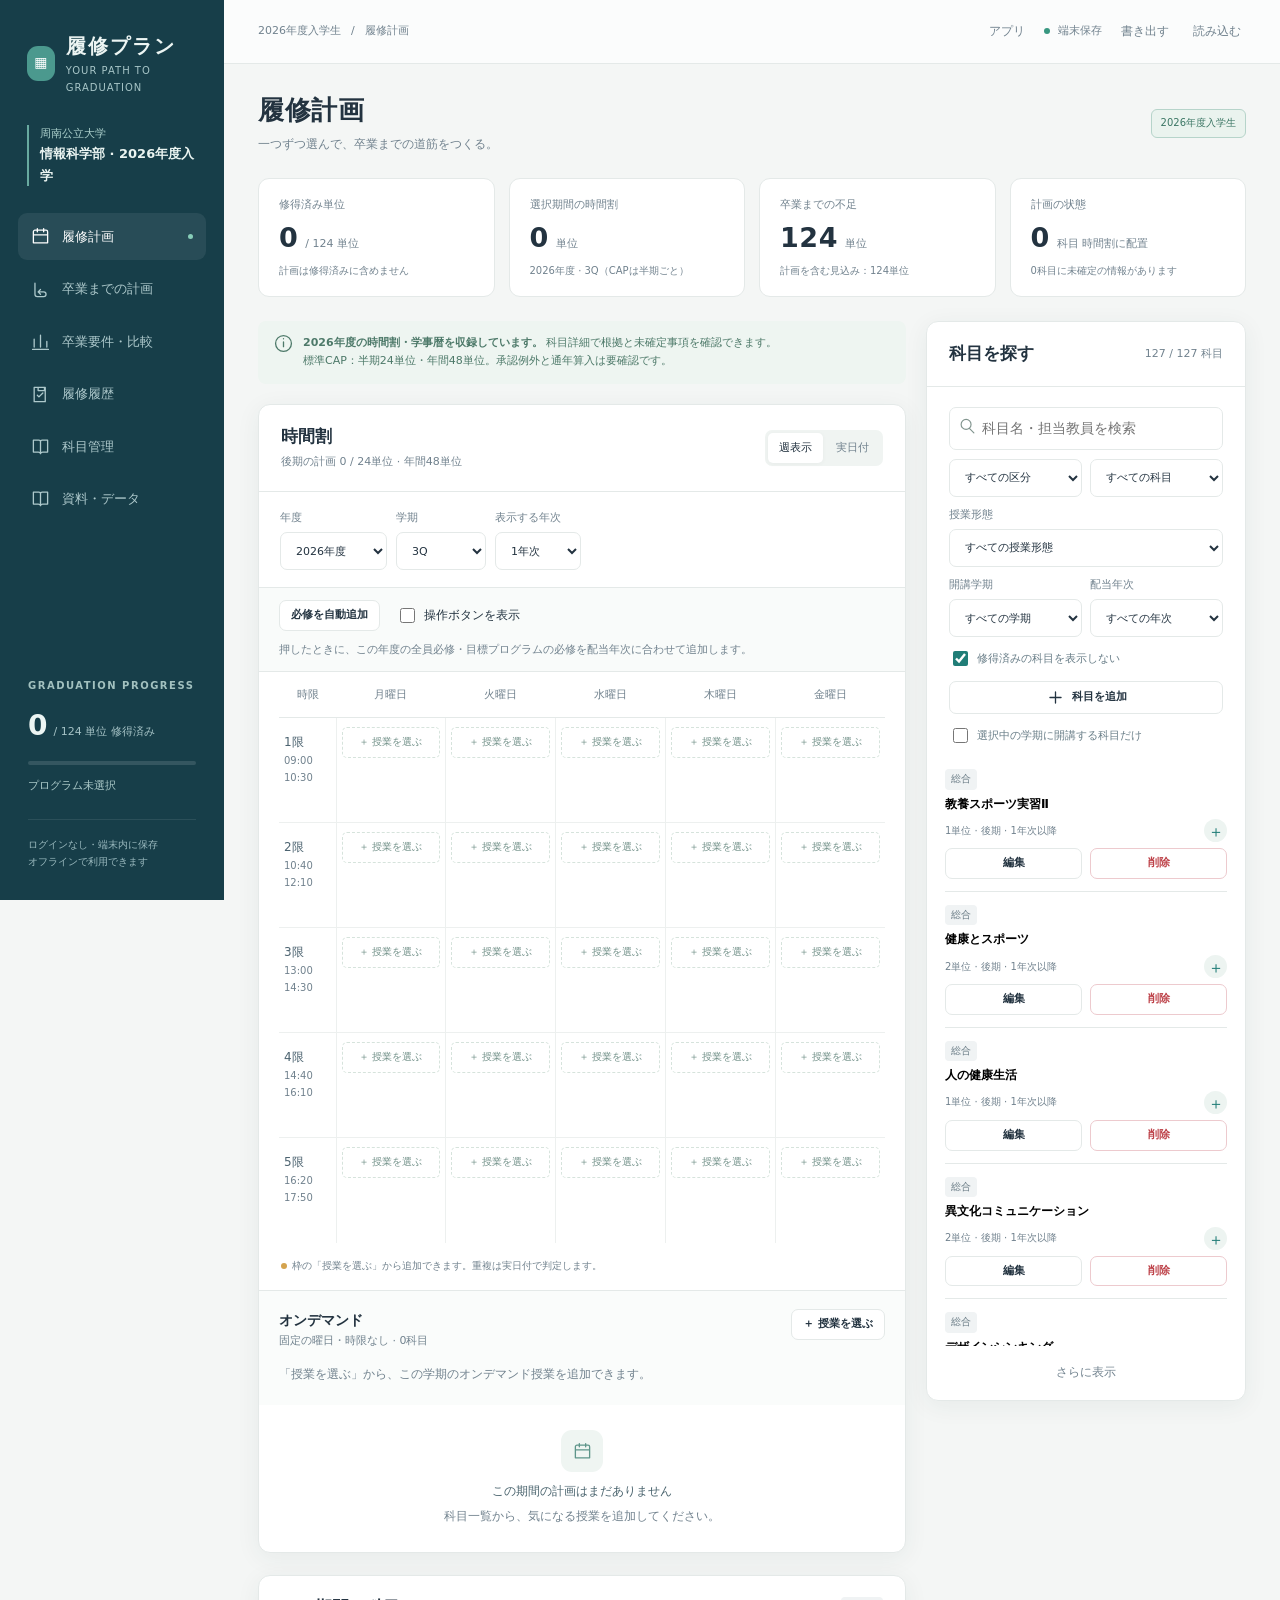
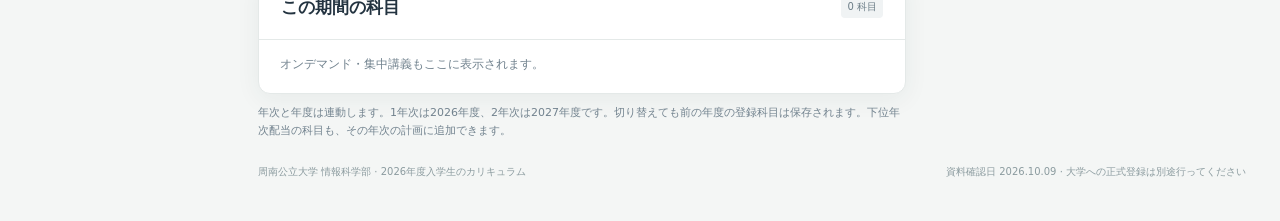
==== commit 4e3c4127: "Add files via upload" ====
--- a/index.html
+++ b/index.html
@@ -17,6 +17,11 @@
 @media(max-width:700px){.on-demand-section{padding:16px}.on-demand-list{grid-template-columns:1fr 1fr;gap:8px}.on-demand-list .lesson{padding:9px 7px}.on-demand-section .btn{white-space:nowrap}.required-controls{padding:12px 15px;gap:7px}.required-controls>.tiny{flex-basis:100%;font-size:10px}.required-controls .link-btn{margin-left:0}.required-notice{font-size:11px}}
 @media(max-width:360px){.on-demand-list{grid-template-columns:1fr}}
 @media print{.required-controls,.required-notice,.on-demand-section .btn,.on-demand-section .lesson-state-btn,.on-demand-section .lesson-actions{display:none!important}.on-demand-section{background:white}.on-demand-list{grid-template-columns:repeat(3,1fr)}.on-demand-section .lesson{display:block}}
+
+.lesson-category{display:block;font-size:10px;line-height:1.5;color:#47665f;margin:3px 0;overflow-wrap:anywhere}.lesson .lesson-category{font-size:10px;color:#47665f}.plan-title .lesson-category{font-size:10px}.required-controls .btn{white-space:nowrap}
+.weekly .lesson-wrap~.slot-add{display:none}
+.workspace:not(.show-course-actions) .lesson-state-btn,.workspace:not(.show-course-actions) .lesson-actions,.workspace:not(.show-course-actions) .plan-row .record-actions .btn{display:none}
+@media print{.weekly .lesson-state-btn,.weekly .lesson-actions{display:none!important}}
 </style>
 <meta name="description" content="時間割・履修履歴・卒業要件を確認できる履修登録シミュレーター。端末内保存とオフライン起動に対応。">
 <meta name="theme-color" content="#173e49">
@@ -52,7 +57,7 @@
 const uniq=a=>[...new Set(a)];
 const sum=a=>a.reduce((s,x)=>s+x,0);
 const allocTerm=c=>c.allocation_raw.includes('Q1+Q2+Q3+Q4')||c.allocation_raw.includes('通')?'通年':c.allocation_raw.includes('Q1+Q2')?'前期':c.allocation_raw.includes('Q3+Q4')?'後期':c.allocation_raw.includes('Q')?(c.allocation_raw.match(/Q([1-4])/)?.[1]||'1')+'Q':c.allocation_raw.includes('前')?'前期':'後期';
-const initial=()=>({kind:'shunan-course-plan',version:1,cohort:2026,plans:[],history:[],programs:[],academicYears:{},graduationYear:2029,thesisSubmitted:false,thesisPassed:false,residenceConfirmed:false,customCourses:[],courseVersions:[],catalogSettings:{hideEarned:true,term:'',year:''},requiredAutofill:{enabled:true,skipped:[]},packs:[],updatedAt:null});
+const initial=()=>({kind:'shunan-course-plan',version:1,cohort:2026,plans:[],history:[],programs:[],academicYears:{},graduationYear:2029,thesisSubmitted:false,thesisPassed:false,residenceConfirmed:false,customCourses:[],courseVersions:[],catalogSettings:{hideEarned:true,term:'',year:''},requiredAutofill:{enabled:true,skipped:[]},displaySettings:{showCourseActions:false},packs:[],updatedAt:null});
 const minutes=t=>Number(t.split(':')[0])*60+Number(t.split(':')[1]);
 const overlaps=(a,b)=>a.date===b.date&&minutes(a.start)<minutes(b.end)&&minutes(b.start)<minutes(a.end);
 const validDate=s=>/^\d{4}-\d{2}-\d{2}$/.test(s)&&Number.isFinite(Date.parse(s+'T00:00:00Z'))&&new Date(s+'T00:00:00Z').toISOString().slice(0,10)===s;
@@ -289,6 +294,7 @@
   if(!Array.isArray(x.programs)||x.programs.some(p=>!['DS','IE','BA'].includes(p)))throw Error('プログラムが不正です。');
   if(!x.academicYears||Object.values(x.academicYears).some(y=>!Number.isInteger(y)||y<1||y>4)||!Number.isInteger(x.graduationYear)||x.graduationYear<2029||x.graduationYear>2040)throw Error('年次・卒業予定年度が不正です。');
   if(!x.catalogSettings||typeof x.catalogSettings.hideEarned!=='boolean'||!['',...TERMS].includes(x.catalogSettings.term)||!['','1','2','3','4'].includes(String(x.catalogSettings.year)))throw Error('検索設定が不正です。');
+  if(!x.displaySettings||typeof x.displaySettings.showCourseActions!=='boolean')throw Error('表示設定が不正です。');
   const autofill=x.requiredAutofill;
   if(!autofill||typeof autofill.enabled!=='boolean'||!Array.isArray(autofill.skipped)||autofill.skipped.length>3000||autofill.skipped.some(key=>{if(typeof key!=='string')return true;const [year,id,...extra]=key.split(':');return extra.length||!/^\d{4}$/.test(year)||Number(year)<2026||Number(year)>2040||!known.has(id);}))throw Error('必修の自動追加設定が不正です。');
   if(x.plans.some(p=>p.requiredClassPending!=null&&typeof p.requiredClassPending!=='boolean'))throw Error('開講クラスの選択状態が不正です。');
@@ -299,7 +305,7 @@
 
  function autofillRequired(state,year){
   const result={added:[],blocked:[]};
-  if(!state.requiredAutofill?.enabled)return result;
+  // Explicit action: legacy enabled/disabled preferences never trigger this operation.
   const grade=Number(state.academicYears[year]||Math.min(4,year-2025));
   const skipped=new Set(state.requiredAutofill.skipped);
   for(const c of catalogFor(year,state).filter(c=>isRequired(c,state)&&minimumYear(c)===grade)){
@@ -460,6 +466,7 @@
 let editorModel = null;
 let confirmAction = null;
 let toastTimer;
+const requiredAdditionResults=new Map();
 
 function refreshEngine() {
   E = persistence.refresh(state);
@@ -499,9 +506,10 @@
 const pct=(a,b)=>Math.min(100,Math.max(0,a/b*100));
 const uid=()=>Date.now().toString(36)+'-'+Math.random().toString(36).slice(2,9);
 const navItems=[['plan','calendar','履修計画'],['roadmap','route','卒業までの計画'],['progress','chart','卒業要件・比較'],['history','check','履修履歴'],['manage','book','科目管理'],['data','book','資料・データ']];
-const compatible=(t,selected)=>selected==='通年'||t==='通年'||t===selected||(E.SEM(t)===selected)||(t===E.SEM(selected));
+const compatible=(t,selected)=>t==='通年'||t===selected||(!['前期','後期','通年'].includes(selected)&&t===E.SEM(selected));
 const courseColor=c=>c.category.startsWith('DS')?'ds':c.category.startsWith('IE')?'ie':c.category.startsWith('BA')?'ba':'';
 const creditText=c=>c.name==='ビジネス英作文'&&!c.userEdited?'1〜2単位（未確定）':`${c.credits}単位`;
+const courseCategory=c=>`<span class="lesson-category">${esc(c.category)}</span>`;
 const PLANNING_MONTHS = {"1Q":"04","2Q":"06","前期":"04","3Q":"10","4Q":"12","後期":"10","通年":"04"};
 
 // ui/common.js
@@ -532,7 +540,7 @@
 
 function earnedButton(p,compact=false){const earned=E.recordStatus(p,state)==='earned';return `<button class="${compact?'lesson-state-btn':'btn secondary small-btn'}" data-toggle-earned="${esc(p.id)}" aria-label="${esc(courseAt(p.courseId,p.year).name)}を${earned?'履修中に戻す':'修得済みにする'}">${earned?'✓ 修得済み（戻す）':'修得済みにする'}</button>`;}
 
-function planRow(p){const c=courseAt(p.courseId,p.year),r=evaluationFor(p),o=E.findOffer(p,state);return `<div class="plan-row"><span class="status-mark ${E.recordStatus(p,state)==='earned'?'checked':r.status}" aria-hidden="true"></span><div class="plan-title"><button data-edit="${esc(p.id)}">${esc(c.name)}</button><div class="small muted">${esc(p.term)} · ${esc(p.requiredClassPending?'クラス未選択':o?.label||'日時未確定')} · ${creditText(c)}</div></div><div class="record-actions">${recordTag(p)}${earnedButton(p)}<button class="btn secondary small-btn" data-edit-definition="${esc(p.id)}">科目編集</button><button class="btn danger small-btn" data-delete="${esc(p.id)}">削除</button></div></div>`;}
+function planRow(p){const c=courseAt(p.courseId,p.year),r=evaluationFor(p),o=E.findOffer(p,state);return `<div class="plan-row"><span class="status-mark ${E.recordStatus(p,state)==='earned'?'checked':r.status}" aria-hidden="true"></span><div class="plan-title"><button data-edit="${esc(p.id)}">${esc(c.name)}</button>${courseCategory(c)}<div class="small muted">${esc(p.term)} · ${esc(p.requiredClassPending?'クラス未選択':o?.label||'日時未確定')} · ${creditText(c)}</div></div><div class="record-actions">${recordTag(p)}${earnedButton(p)}<button class="btn secondary small-btn" data-edit-definition="${esc(p.id)}">科目編集</button><button class="btn danger small-btn" data-delete="${esc(p.id)}">削除</button></div></div>`;}
 
 function safeUrl(s){try{const u=new URL(s);return ['https:','http:'].includes(u.protocol)?esc(u.href):'#';}catch{return '#';}}
 
@@ -582,7 +590,7 @@
 
 function onDemandSection(){
  const records=onDemandPlans();
- return planningAddition(`<section class="on-demand-section" id="onDemandSection" aria-labelledby="onDemandTitle"><div class="row-split"><div><h3 id="onDemandTitle">オンデマンド</h3><p class="tiny muted">固定の曜日・時限なし · ${records.length}科目</p></div><button class="btn secondary small-btn" id="addOnDemand">＋ 授業を選ぶ</button></div>${records.length?`<div class="on-demand-list">${records.map(p=>{const c=courseAt(p.courseId,p.year),r=evaluationFor(p),status=E.recordStatus(p,state);return `<div class="lesson-wrap ${status==='earned'?'earned':''}"><button class="lesson ${courseColor(c)} ${r.errors.length&&status!=='earned'?'invalid':''}" data-edit="${esc(p.id)}"><b>${esc(c.name)}</b><span>${esc(p.term)} · ${creditText(c)}${E.isRequired(c,state)?' · 必修':''}</span><span>${status==='earned'?'✓ 修得済み':status==='failed'?'未修得':'履修中'}</span></button>${earnedButton(p,true)}<div class="lesson-actions"><button data-edit-definition="${esc(p.id)}">科目編集</button><button data-delete="${esc(p.id)}">削除</button></div></div>`;}).join('')}</div>`:'<p class="small muted on-demand-empty">「授業を選ぶ」から、この学期のオンデマンド授業を追加できます。</p>'}</section>`);
+ return planningAddition(`<section class="on-demand-section" id="onDemandSection" aria-labelledby="onDemandTitle"><div class="row-split"><div><h3 id="onDemandTitle">オンデマンド</h3><p class="tiny muted">固定の曜日・時限なし · ${records.length}科目</p></div><button class="btn secondary small-btn" id="addOnDemand">＋ 授業を選ぶ</button></div>${records.length?`<div class="on-demand-list">${records.map(p=>{const c=courseAt(p.courseId,p.year),r=evaluationFor(p),status=E.recordStatus(p,state);return `<div class="lesson-wrap ${status==='earned'?'earned':''}"><button class="lesson ${courseColor(c)} ${r.errors.length&&status!=='earned'?'invalid':''}" data-edit="${esc(p.id)}"><b>${esc(c.name)}</b>${courseCategory(c)}<span>${esc(p.term)} · ${creditText(c)}${E.isRequired(c,state)?' · 必修':''}</span><span>${status==='earned'?'✓ 修得済み':status==='failed'?'未修得':'履修中'}</span></button>${earnedButton(p,true)}<div class="lesson-actions"><button data-edit-definition="${esc(p.id)}">科目編集</button><button data-delete="${esc(p.id)}">削除</button></div></div>`;}).join('')}</div>`:'<p class="small muted on-demand-empty">「授業を選ぶ」から、この学期のオンデマンド授業を追加できます。</p>'}</section>`);
 }
 
 function openOnDemandSlot(){
@@ -592,8 +600,7 @@
 }
 
 function requiredControls(){
- const skipped=state.requiredAutofill.skipped.some(key=>key.startsWith(ui.year+':'));
- return planningAddition(`<div class="required-controls"><label class="check-label"><input id="autoRequiredEnabled" type="checkbox" ${state.requiredAutofill.enabled?'checked':''}>必修を自動追加</label><span class="tiny muted">全員必修・目標プログラムの必修を配当年次に合わせて配置します。</span>${skipped?'<button class="link-btn" id="restoreRequiredCourses">削除した必修を戻す</button>':''}</div>`);
+ return planningAddition(`<div class="required-controls"><button class="btn secondary small-btn" id="addRequiredCourses">必修を自動追加</button><label class="check-label course-action-toggle" title="修得済みにする・科目編集・削除の表示を切り替えます"><input id="showCourseActions" type="checkbox" ${state.displaySettings.showCourseActions?'checked':''}>操作ボタンを表示</label><span class="tiny muted">押したときに、この年度の全員必修・目標プログラムの必修を配当年次に合わせて追加します。</span></div>`);
 }
 
 function requiredNotice(result){
@@ -603,12 +610,6 @@
  return planningAddition(`<div class="notice amber required-notice"><div>${pending.length?`<p>${pending.length}科目の必修はクラス未選択です。時間割または科目一覧から開き、開講クラスを選んでください。</p>`:''}${blocked.length?`<details><summary>自動追加できない必修が${blocked.length}科目あります</summary>${blocked.map(item=>`<div class="required-issue"><button class="link-btn" data-course="${item.courseId}">${esc(courseAt(item.courseId).name)}</button><button class="link-btn" data-edit-catalog="${item.courseId}">開講情報を編集</button><p>${item.reasons.map(esc).join('<br>')}</p></div>`).join('')}</details>`:''}</div></div>`);
 }
 
-function ensureRequiredCourses(){
- if(persistence.initializationFailed&&storageError)return {added:[],blocked:[]};
- const result=E.autofillRequired(state,ui.year);
- if(result.added.length)save();
- return result;
-}
 
 
 // ui/timetable.js
@@ -619,7 +620,7 @@
 
 function weekly(){
  const plans=visiblePlans(),days=['月','火','水','木','金'];let cells='';
- for(const time of DATA.class_periods){cells+=`<tr><td class="time-cell"><b>${time.period}限</b>${time.start}<br>${time.end}</td>`;for(const day of days){cells+='<td>';for(const p of plans){const c=courseAt(p.courseId,p.year),o=E.findOffer(p,state);let ms=o?.meetings||p.tentativeMeetings||[];if(o?.delivery==='オンデマンド')continue;if(o?.selection?.includes('または'))ms=ms.filter(m=>m.period===Number(p.chosenPeriod||3));if(ms.some(m=>m.day===day&&m.period===time.period)){const r=evaluationFor(p),status=E.recordStatus(p,state);cells+=`<div class="lesson-wrap ${status==='earned'?'earned':''}"><button class="lesson ${courseColor(c)} ${r.errors.length&&status!=='earned'?'invalid':''}" data-edit="${esc(p.id)}"><b>${esc(c.name)}</b><span>${esc(p.term)} · ${creditText(c)}</span><span>${status==='earned'?'✓ 修得済み':p.requiredClassPending?'クラス未選択':status==='current'?'履修中':status==='failed'?'未修得':!o?'設定した曜限':r.errors.length?'要修正':r.pending.length?'判定保留':'履修中'}</span></button>${earnedButton(p,true)}<div class="lesson-actions"><button data-edit-definition="${esc(p.id)}">科目編集</button><button data-delete="${esc(p.id)}">削除</button></div></div>`;}}cells+=`<button class="slot-add" data-slot-day="${day}" data-slot-period="${time.period}" aria-label="${day}曜${time.period}限の授業を選択">＋ 授業を選ぶ</button></td>`;}cells+='</tr>';}
+ for(const time of DATA.class_periods){cells+=`<tr><td class="time-cell"><b>${time.period}限</b>${time.start}<br>${time.end}</td>`;for(const day of days){cells+='<td>';for(const p of plans){const c=courseAt(p.courseId,p.year),o=E.findOffer(p,state);let ms=o?.meetings||p.tentativeMeetings||[];if(o?.delivery==='オンデマンド')continue;if(o?.selection?.includes('または'))ms=ms.filter(m=>m.period===Number(p.chosenPeriod||3));if(ms.some(m=>m.day===day&&m.period===time.period)){const r=evaluationFor(p),status=E.recordStatus(p,state);cells+=`<div class="lesson-wrap ${status==='earned'?'earned':''}"><button class="lesson ${courseColor(c)} ${r.errors.length&&status!=='earned'?'invalid':''}" data-edit="${esc(p.id)}"><b>${esc(c.name)}</b>${courseCategory(c)}<span>${esc(p.term)} · ${creditText(c)}</span><span>${status==='earned'?'✓ 修得済み':p.requiredClassPending?'クラス未選択':status==='current'?'履修中':status==='failed'?'未修得':!o?'設定した曜限':r.errors.length?'要修正':r.pending.length?'判定保留':'履修中'}</span></button>${earnedButton(p,true)}<div class="lesson-actions"><button data-edit-definition="${esc(p.id)}">科目編集</button><button data-delete="${esc(p.id)}">削除</button></div></div>`;}}cells+=`<button class="slot-add" data-slot-day="${day}" data-slot-period="${time.period}" aria-label="${day}曜${time.period}限の授業を選択">＋ 授業を選ぶ</button></td>`;}cells+='</tr>';}
  return `<div class="weekly-scroll"><table class="weekly" aria-label="通常授業の参考時間割"><thead><tr><th>時限</th>${days.map(d=>`<th>${d}曜日</th>`).join('')}</tr></thead><tbody>${cells}</tbody></table></div><div class="legend"><span><i></i>枠の「授業を選ぶ」から追加できます。重複は実日付で判定します。</span></div>`;
 }
 
@@ -630,13 +631,13 @@
 function dateCalendar(){
  const week=ui.week,start=new Date(week+'T00:00:00Z'),end=new Date(start);end.setUTCDate(start.getUTCDate()+6);const last=end.toISOString().slice(0,10);
  const entries=visiblePlans().flatMap(p=>E.calendarFor(E.findOffer(p,state),p,state).events.filter(e=>e.date>=week&&e.date<=last).map(e=>({...e,p}))).sort((a,b)=>(a.date+a.start).localeCompare(b.date+b.start));
- return `<div class="panel-body"><div class="row-split"><label class="field">週の開始日<input class="control" id="weekInput" type="date" value="${week}" min="${ui.year}-04-01" max="${ui.year+1}-03-31"></label><span class="small muted">${esc(week)} 〜 ${last}</span></div>${entries.length?entries.map(e=>`<div class="date-event"><div class="event-time">${e.date.slice(5).replace('-','/')} (${['日','月','火','水','木','金','土'][new Date(e.date+'T00:00:00Z').getUTCDay()]})<br>${e.start}〜${e.end}</div><div><b><button class="link-btn" style="padding:0;color:var(--ink)" data-edit="${esc(e.p.id)}">${esc(courseAt(e.p.courseId,e.p.year).name)}</button></b><div class="tiny muted">${esc(e.source)} · ${esc(e.room||'')}</div></div></div>`).join(''):empty('確定・入力済みの予定がありません','日時未確定の科目は、予定がないことを意味しません。')}<p class="info-line">振替授業・土曜集中を含みます。通常授業の試験日は除外し、時刻未確定の試験は扱いません。</p></div>`;
+ return `<div class="panel-body"><div class="row-split"><label class="field">週の開始日<input class="control" id="weekInput" type="date" value="${week}" min="${ui.year}-04-01" max="${ui.year+1}-03-31"></label><span class="small muted">${esc(week)} 〜 ${last}</span></div>${entries.length?entries.map(e=>`<div class="date-event"><div class="event-time">${e.date.slice(5).replace('-','/')} (${['日','月','火','水','木','金','土'][new Date(e.date+'T00:00:00Z').getUTCDay()]})<br>${e.start}〜${e.end}</div><div><b><button class="link-btn" style="padding:0;color:var(--ink)" data-edit="${esc(e.p.id)}">${esc(courseAt(e.p.courseId,e.p.year).name)}</button></b>${courseCategory(courseAt(e.p.courseId,e.p.year))}<div class="tiny muted">${esc(e.source)} · ${esc(e.room||'')}</div></div></div>`).join(''):empty('確定・入力済みの予定がありません','日時未確定の科目は、予定がないことを意味しません。')}<p class="info-line">振替授業・土曜集中を含みます。通常授業の試験日は除外し、時刻未確定の試験は扱いません。</p></div>`;
 }
 
 function renderPlan(){
- const requiredResult=ensureRequiredCourses();
+ const requiredResult=requiredAdditionResults.get(ui.year)||{added:[],blocked:[]};
  beginRender();updateSide();
- $('main').innerHTML=header('履修計画','一つずつ選んで、卒業までの道筋をつくる。')+stats()+`<div class="workspace"><div><div class="notice ${ui.year>2026?'amber':''}">${icon('info')}<div>${ui.year>2026?`<strong>${ui.year}年度の履修計画です。</strong> 2026年度の科目・曜限を初期値にし、変更内容を年度別に編集できます。`:'<strong>2026年度の時間割・学事暦を収録しています。</strong> 科目詳細で根拠と未確定事項を確認できます。'}<br>標準CAP：半期24単位・年間48単位。承認例外と通年算入は要確認です。</div></div>${requiredNotice(requiredResult)}<section class="panel"><div class="panel-head"><div><h2>時間割</h2><span class="tiny muted">${semesterCapLine()}</span></div><div class="segment"><button data-calendar="week" class="${ui.calendar==='week'?'selected':''}">週表示</button><button data-calendar="date" class="${ui.calendar==='date'?'selected':''}">実日付</button></div></div><div class="toolbar"><div class="controls"><label class="field">年度<select id="planYear" class="control">${yearOptions(ui.year)}</select></label><label class="field">学期<select id="planTerm" class="control term-select">${termOptions(ui.term)}</select></label><label class="field">表示する年次<select class="control" id="academicYear">${displayYearOptions()}</select></label></div></div>${requiredControls()}${ui.calendar==='week'?weekly():dateCalendar()}${onDemandSection()}${!visiblePlans().length?empty('この期間の計画はまだありません','科目一覧から、気になる授業を追加してください。'):''}</section><section class="panel section-gap"><div class="panel-head"><h2>この期間の科目</h2><span class="badge">${visiblePlans().length} 科目</span></div><div class="plan-items">${visiblePlans().map(planRow).join('')||'<p class="small muted" style="padding-top:15px">オンデマンド・集中講義もここに表示されます。</p>'}</div></section><p class="info-line">年次と年度は連動します。1年次は2026年度、2年次は2027年度です。切り替えても前の年度の登録科目は保存されます。下位年次配当の科目も、その年次の計画に追加できます。</p></div><aside class="panel right-panel"><div class="panel-head"><h2>科目を探す</h2><span class="tiny muted" id="catalogCount">127科目</span></div><div class="panel-body" style="padding-bottom:10px"><div class="search-wrap">${icon('search')}<input id="courseSearch" class="control" placeholder="科目名・担当教員を検索" aria-label="科目を検索" value="${esc(ui.q)}"></div><div class="catalog-filters"><select id="categoryFilter" class="control" aria-label="科目区分"><option value="">すべての区分</option>${["DS","IE","BA"].map(pr=>`<option value="program:${pr}" ${ui.category==="program:"+pr?"selected":""}>${pr}認定科目</option>`).join("")}${[...new Set(E.courses.map(c=>c.category))].map(k=>`<option ${ui.category===k?'selected':''}>${k}</option>`).join('')}</select><select id="mandatoryFilter" class="control" aria-label="必修の絞り込み"><option value="">すべての科目</option><option value="required" ${ui.mandatory?'selected':''}>必修・目標プログラム必修</option></select></div><label class="field" style="margin-top:9px">授業形態<select id="deliveryFilter" class="control" aria-label="授業形態"><option value="">すべての授業形態</option>${["対面","オンライン","オンデマンド","ハイフレックス","未確定"].map(v=>`<option ${ui.delivery===v?"selected":""}>${v}</option>`).join("")}</select></label>${catalogControls()}<label class="check-label"><input id="termOnly" type="checkbox" ${ui.termOnly?'checked':''}>選択中の学期に開講する科目だけ</label></div><div class="course-list" id="courseList"></div><div style="text-align:center;padding:12px"><button id="moreCourses" class="link-btn">さらに表示</button></div></aside></div>`+footer();renderCatalog();
+ $('main').innerHTML=header('履修計画','一つずつ選んで、卒業までの道筋をつくる。')+stats()+`<div class="workspace${state.displaySettings.showCourseActions?' show-course-actions':''}"><div><div class="notice ${ui.year>2026?'amber':''}">${icon('info')}<div>${ui.year>2026?`<strong>${ui.year}年度の履修計画です。</strong> 2026年度の科目・曜限を初期値にし、変更内容を年度別に編集できます。`:'<strong>2026年度の時間割・学事暦を収録しています。</strong> 科目詳細で根拠と未確定事項を確認できます。'}<br>標準CAP：半期24単位・年間48単位。承認例外と通年算入は要確認です。</div></div>${requiredNotice(requiredResult)}<section class="panel"><div class="panel-head"><div><h2>時間割</h2><span class="tiny muted">${semesterCapLine()}</span></div><div class="segment"><button data-calendar="week" class="${ui.calendar==='week'?'selected':''}">週表示</button><button data-calendar="date" class="${ui.calendar==='date'?'selected':''}">実日付</button></div></div><div class="toolbar"><div class="controls"><label class="field">年度<select id="planYear" class="control">${yearOptions(ui.year)}</select></label><label class="field">学期<select id="planTerm" class="control term-select">${termOptions(ui.term)}</select></label><label class="field">表示する年次<select class="control" id="academicYear">${displayYearOptions()}</select></label></div></div>${requiredControls()}${ui.calendar==='week'?weekly():dateCalendar()}${onDemandSection()}${!visiblePlans().length?empty('この期間の計画はまだありません','科目一覧から、気になる授業を追加してください。'):''}</section><section class="panel section-gap"><div class="panel-head"><h2>この期間の科目</h2><span class="badge">${visiblePlans().length} 科目</span></div><div class="plan-items">${visiblePlans().map(planRow).join('')||'<p class="small muted" style="padding-top:15px">オンデマンド・集中講義もここに表示されます。</p>'}</div></section><p class="info-line">年次と年度は連動します。1年次は2026年度、2年次は2027年度です。切り替えても前の年度の登録科目は保存されます。下位年次配当の科目も、その年次の計画に追加できます。</p></div><aside class="panel right-panel"><div class="panel-head"><h2>科目を探す</h2><span class="tiny muted" id="catalogCount">127科目</span></div><div class="panel-body" style="padding-bottom:10px"><div class="search-wrap">${icon('search')}<input id="courseSearch" class="control" placeholder="科目名・担当教員を検索" aria-label="科目を検索" value="${esc(ui.q)}"></div><div class="catalog-filters"><select id="categoryFilter" class="control" aria-label="科目区分"><option value="">すべての区分</option>${["DS","IE","BA"].map(pr=>`<option value="program:${pr}" ${ui.category==="program:"+pr?"selected":""}>${pr}認定科目</option>`).join("")}${[...new Set(E.courses.map(c=>c.category))].map(k=>`<option ${ui.category===k?'selected':''}>${k}</option>`).join('')}</select><select id="mandatoryFilter" class="control" aria-label="必修の絞り込み"><option value="">すべての科目</option><option value="required" ${ui.mandatory?'selected':''}>必修・目標プログラム必修</option></select></div><label class="field" style="margin-top:9px">授業形態<select id="deliveryFilter" class="control" aria-label="授業形態"><option value="">すべての授業形態</option>${["対面","オンライン","オンデマンド","ハイフレックス","未確定"].map(v=>`<option ${ui.delivery===v?"selected":""}>${v}</option>`).join("")}</select></label>${catalogControls()}<label class="check-label"><input id="termOnly" type="checkbox" ${ui.termOnly?'checked':''}>選択中の学期に開講する科目だけ</label></div><div class="course-list" id="courseList"></div><div style="text-align:center;padding:12px"><button id="moreCourses" class="link-btn">さらに表示</button></div></aside></div>`+footer();renderCatalog();
 }
 
 function renderRoadmap(){
@@ -749,6 +750,8 @@
 
 
 // All enrollment writes go through the same rule-engine operation.
+function setCourseActionsVisibility(visible){state.displaySettings.showCourseActions=visible;if(!(persistence.initializationFailed&&storageError))save();render();}
+
 function updateEnrollmentStatus(plan, status) {
   E.setRecordStatus(state, plan, status);
 }
@@ -765,9 +768,16 @@
   state.history = state.history.filter(record => record.courseId !== plan.courseId);
 }
 
-function setRequiredAutofill(enabled){state.requiredAutofill.enabled=enabled;save();render();}
-
-function restoreRequiredCourses(){state.requiredAutofill.skipped=state.requiredAutofill.skipped.filter(key=>!key.startsWith(ui.year+':'));state.requiredAutofill.enabled=true;save();render();toast('この年度で削除した必修科目を自動追加の対象に戻しました。');}
+function addRequiredCourses(){
+ if(persistence.initializationFailed&&storageError){toast('保存データを復元できていないため、必修を追加できません。計画ファイルを読み込んでから実行してください。',true);return;}
+ const previousSkipped=state.requiredAutofill.skipped.length;
+ state.requiredAutofill.skipped=state.requiredAutofill.skipped.filter(key=>!key.startsWith(ui.year+':'));
+ const result=E.autofillRequired(state,ui.year);
+ requiredAdditionResults.set(ui.year,result);
+ if(result.added.length||state.requiredAutofill.skipped.length!==previousSkipped)save();
+ render();
+ toast(result.added.length?`${result.added.length}科目の必修を追加しました。${result.blocked.length?'追加できない科目は画面で確認してください。':''}`:result.blocked.length?'追加できない必修があります。画面の理由を確認してください。':'この年度の必修はすでに登録されています。');
+}
 
 function toggleEarnedStatus(id) {
   const plan = planById(id);
@@ -948,7 +958,7 @@
 
 const clickRoutes = [
   {matches:target=>target.id==='addOnDemand',run:()=>openOnDemandSlot()},
-  {matches:target=>target.id==='restoreRequiredCourses',run:()=>restoreRequiredCourses()},
+  {matches:target=>target.id==='addRequiredCourses',run:()=>addRequiredCourses()},
   {
     matches: target => target.id==='addCatalogCourse',
     run: function onAddCatalogCourse(target) {
@@ -1126,7 +1136,7 @@
 ];
 
 const changeRoutes = [
-  {matches:target=>target.id==='autoRequiredEnabled',run:target=>setRequiredAutofill(target.checked)},
+  {matches:target=>target.id==='showCourseActions',run:target=>setCourseActionsVisibility(target.checked)},
   {
     matches: target => target.id==='manageYear',
     run: async function onManageYear(target) {
@@ -1283,7 +1293,7 @@
     <p class="small muted pwa-storage">計画と履修履歴はこの端末に保存されます。ブラウザのデータ削除などに備え、ときどき「書き出す」でバックアップしてください。</p>
     <p class="small pwa-update-message" id="pwaUpdateMessage" role="status" aria-live="polite"></p>
     <div class="pwa-controls"><button class="btn secondary small-btn" id="pwaCheckUpdate" type="button">更新を確認</button><button class="btn small-btn" id="pwaUpdate" type="button" hidden>更新して再起動</button></div>
-    <p class="tiny muted pwa-version">PWA 1.1.0</p>
+    <p class="tiny muted pwa-version">PWA 1.2.2</p>
   </div>
 </dialog>
 <div class="pwa-update-notice" id="pwaUpdateNotice" role="status" hidden>新しいバージョンを利用できます。<button id="pwaShowUpdate" type="button">更新を確認</button></div>
